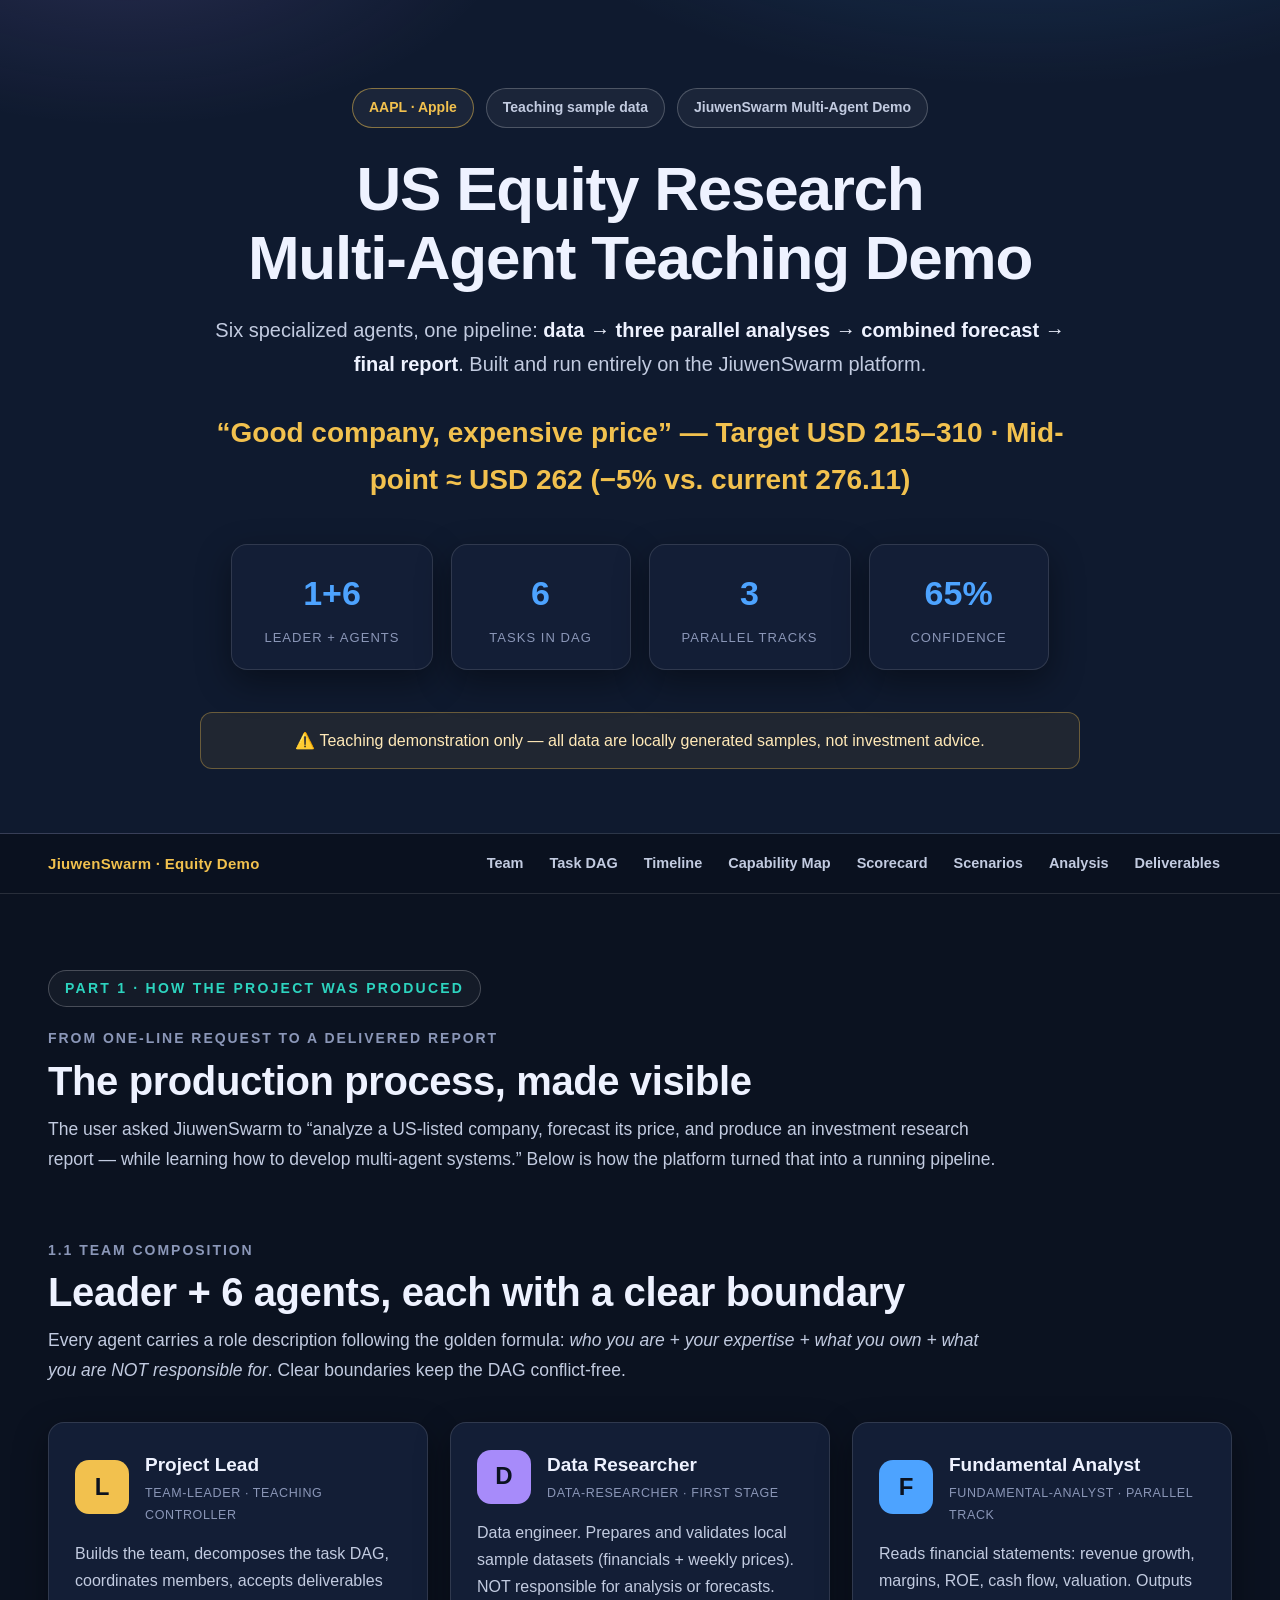
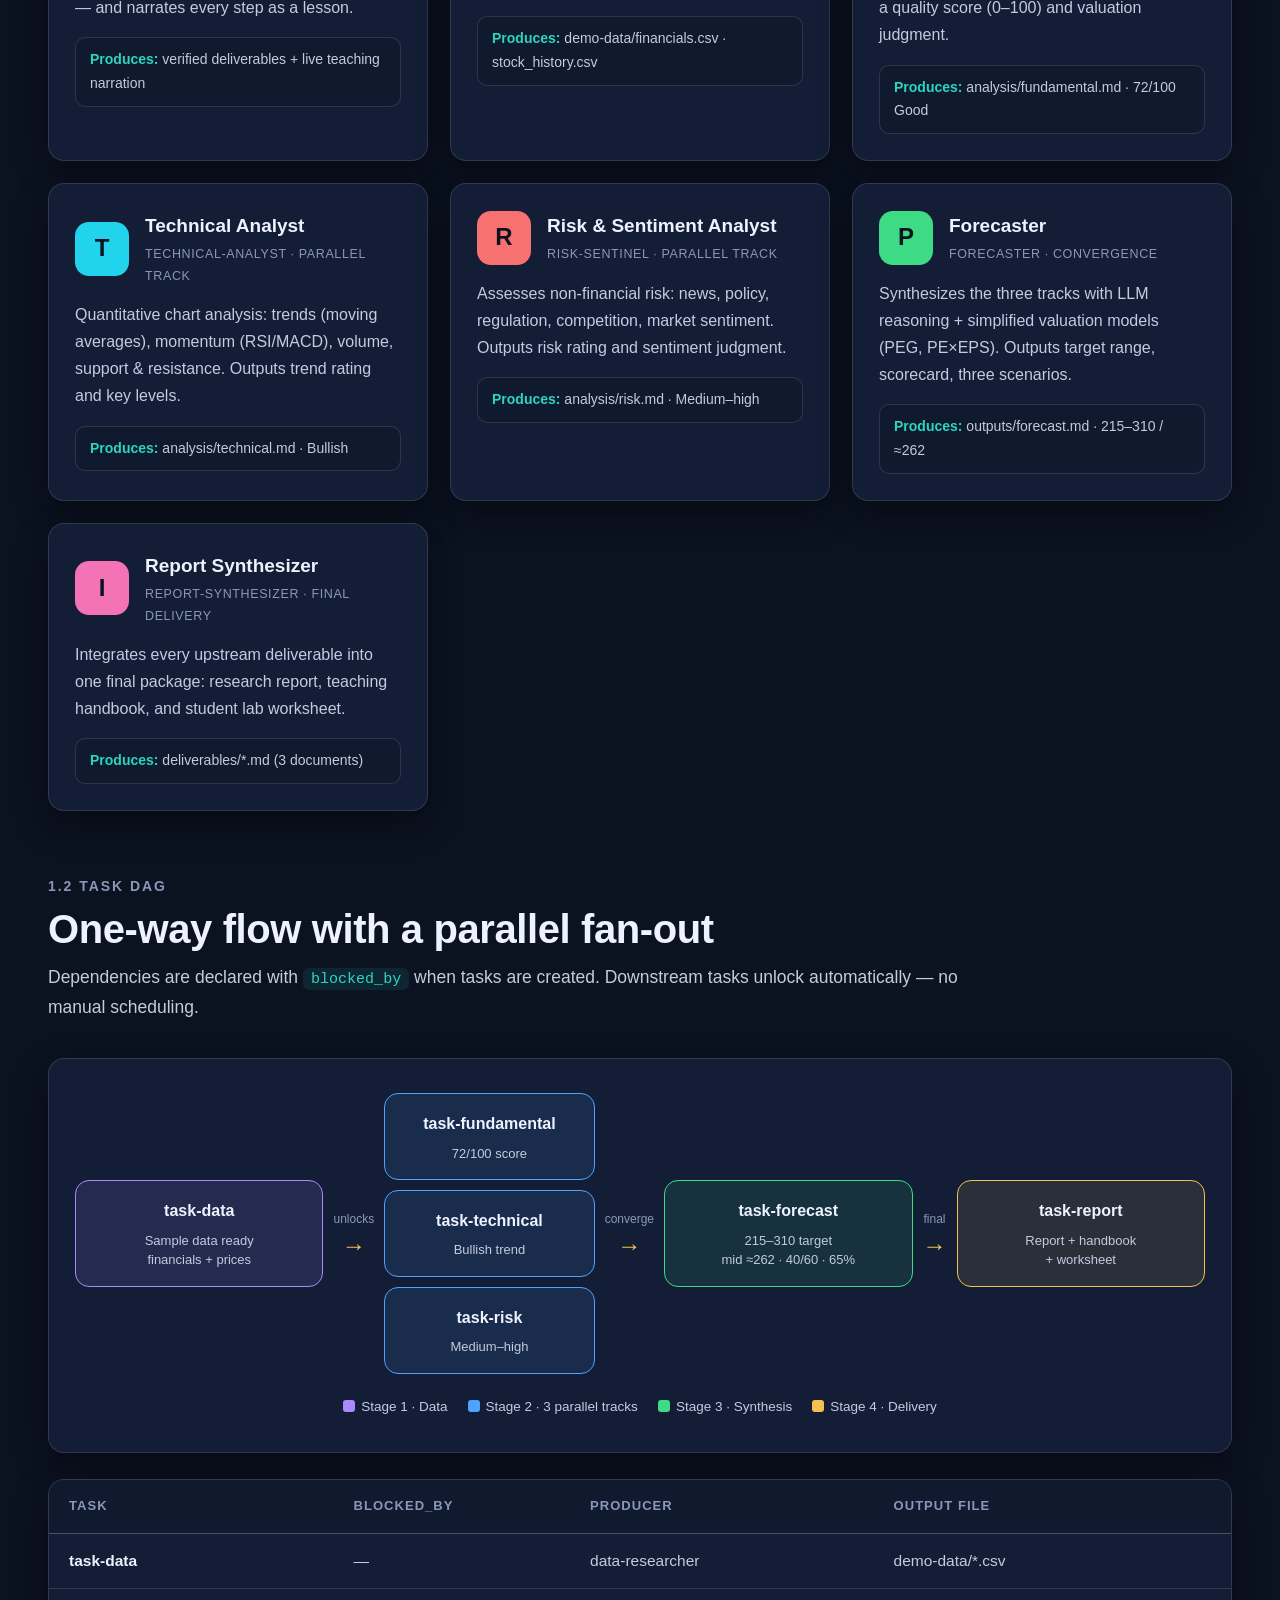
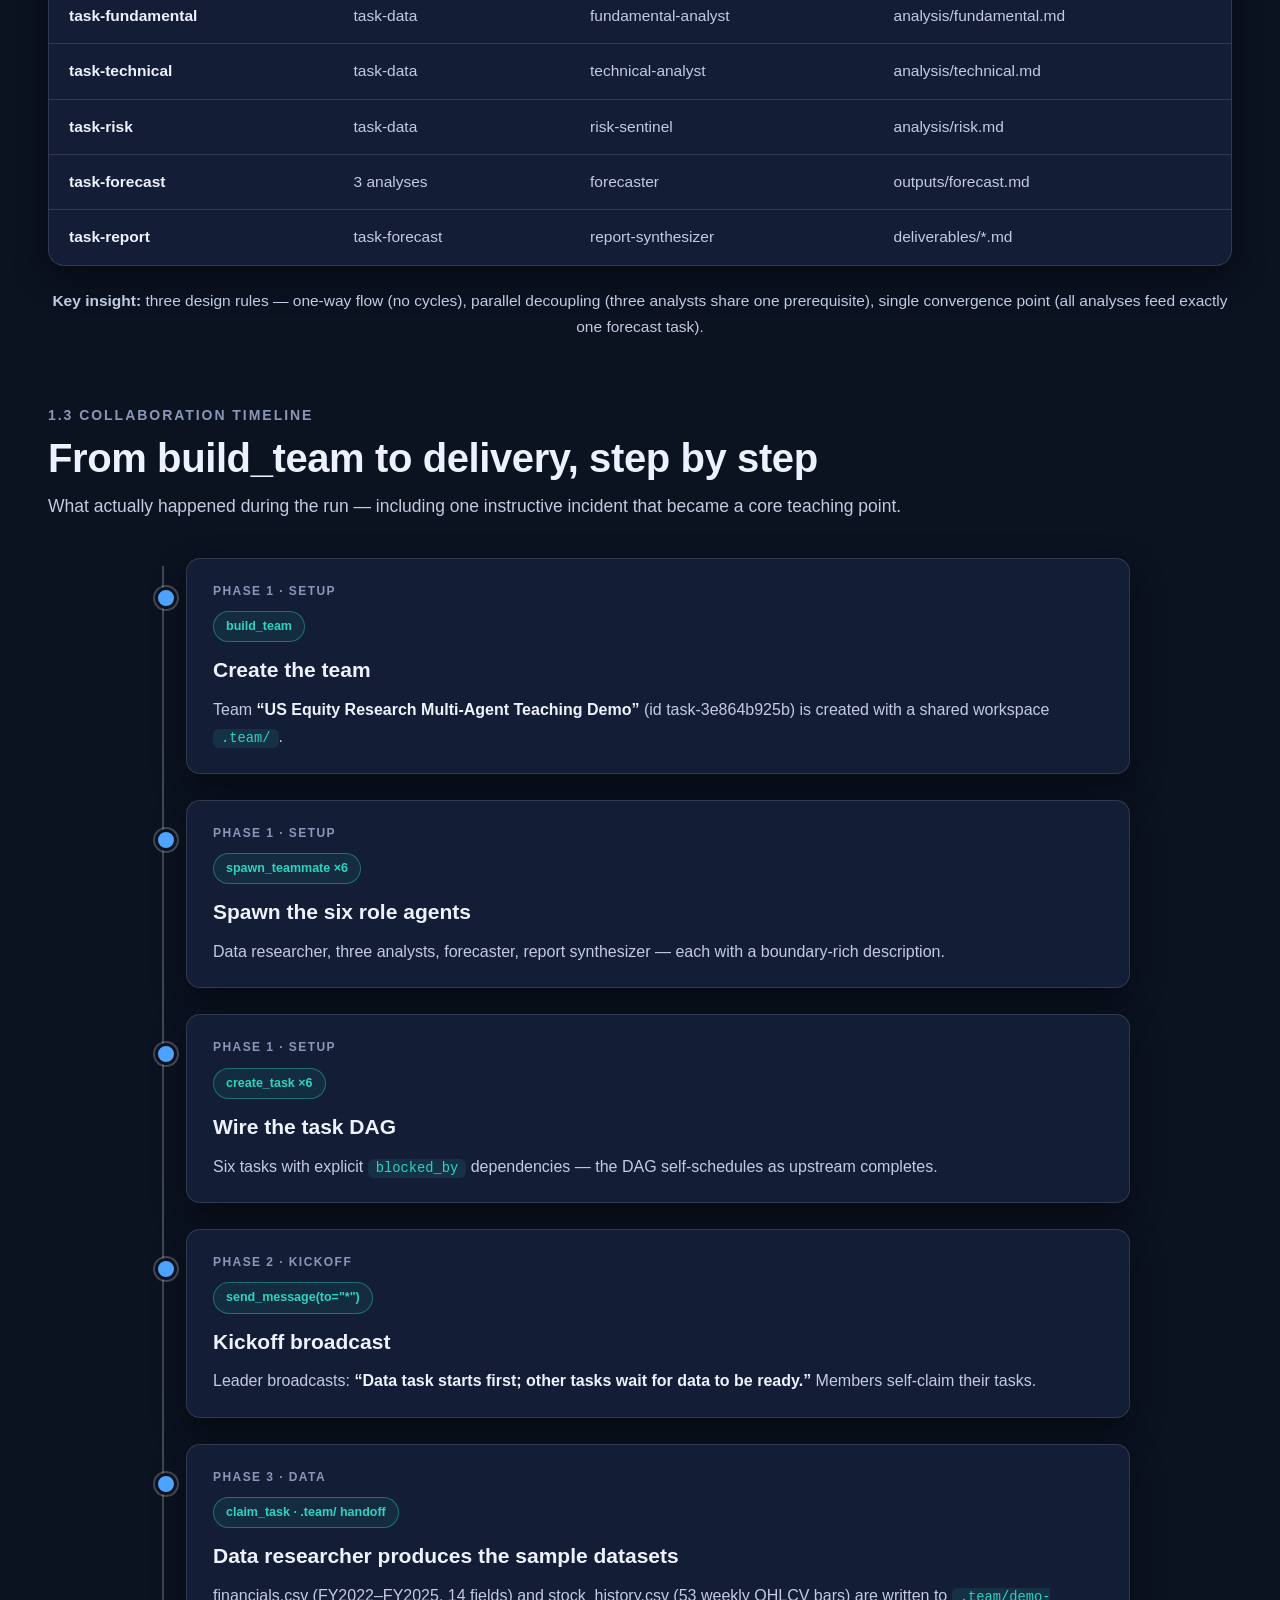
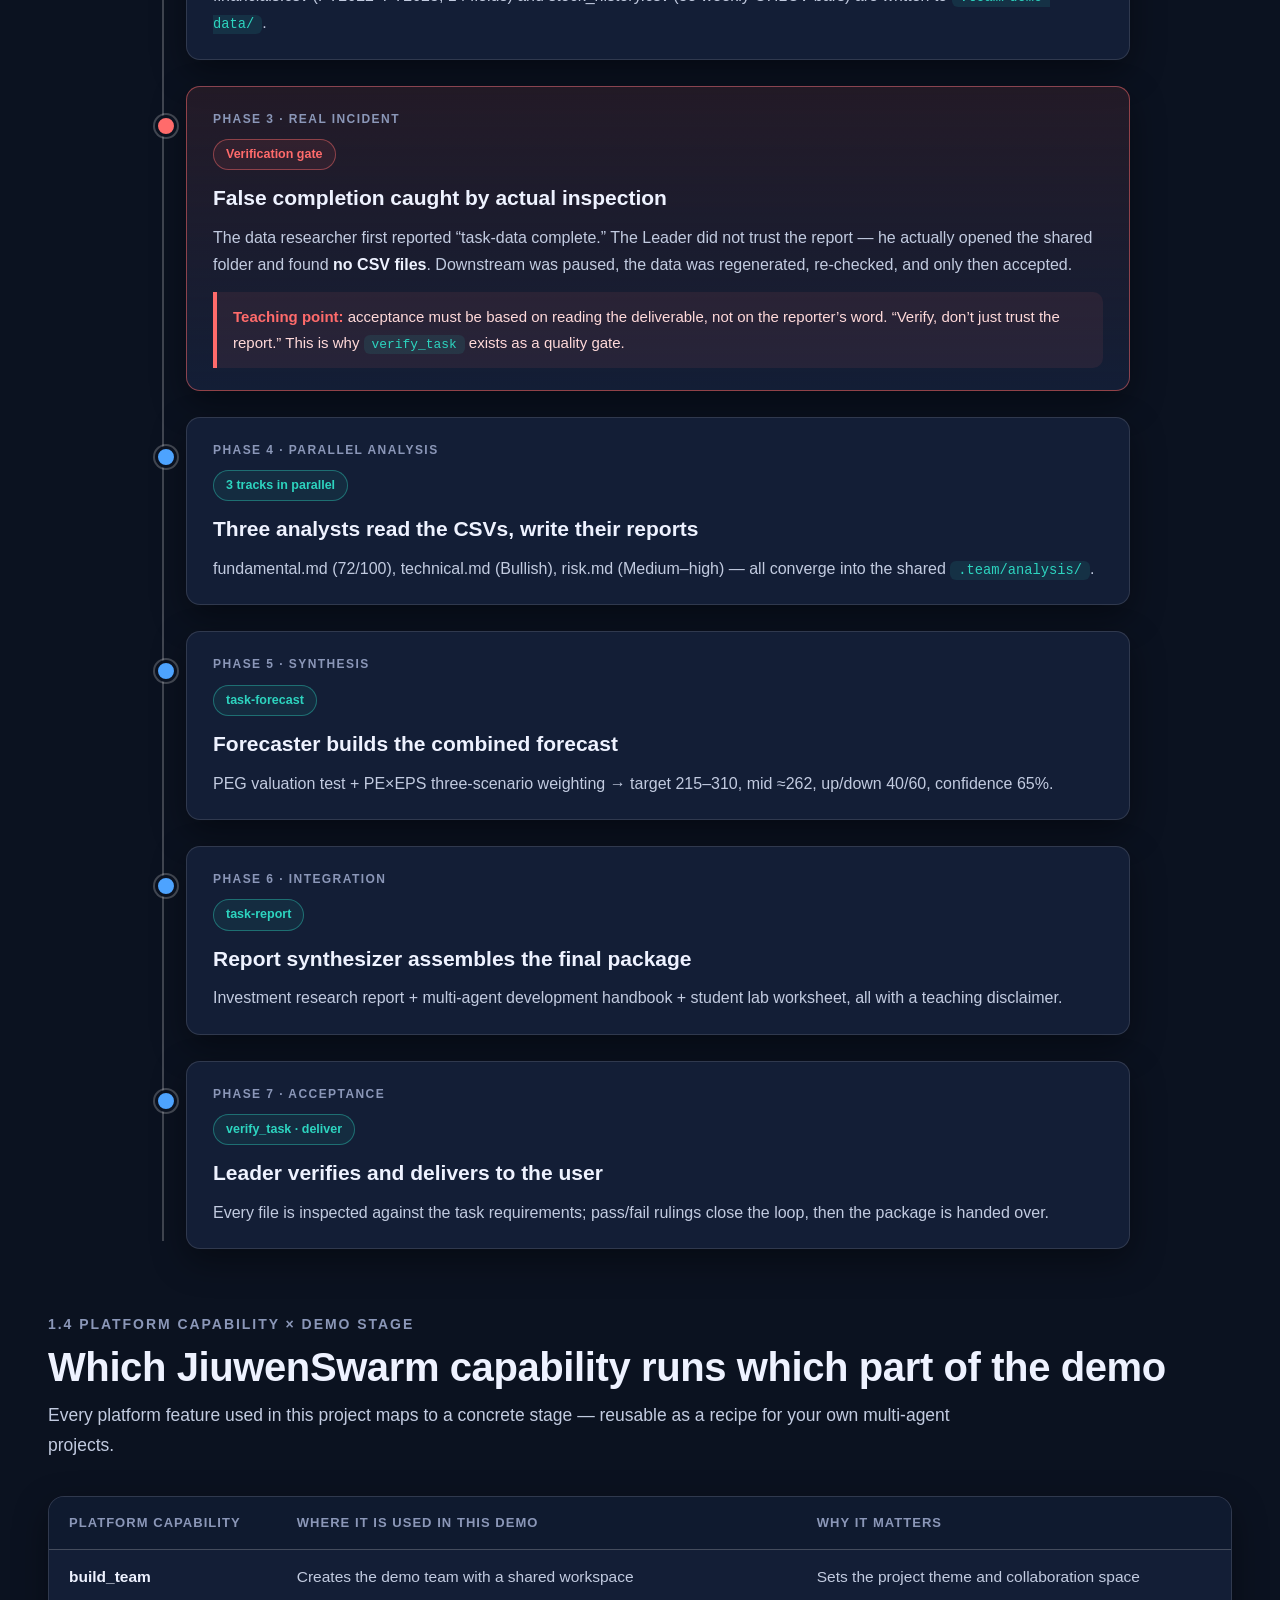
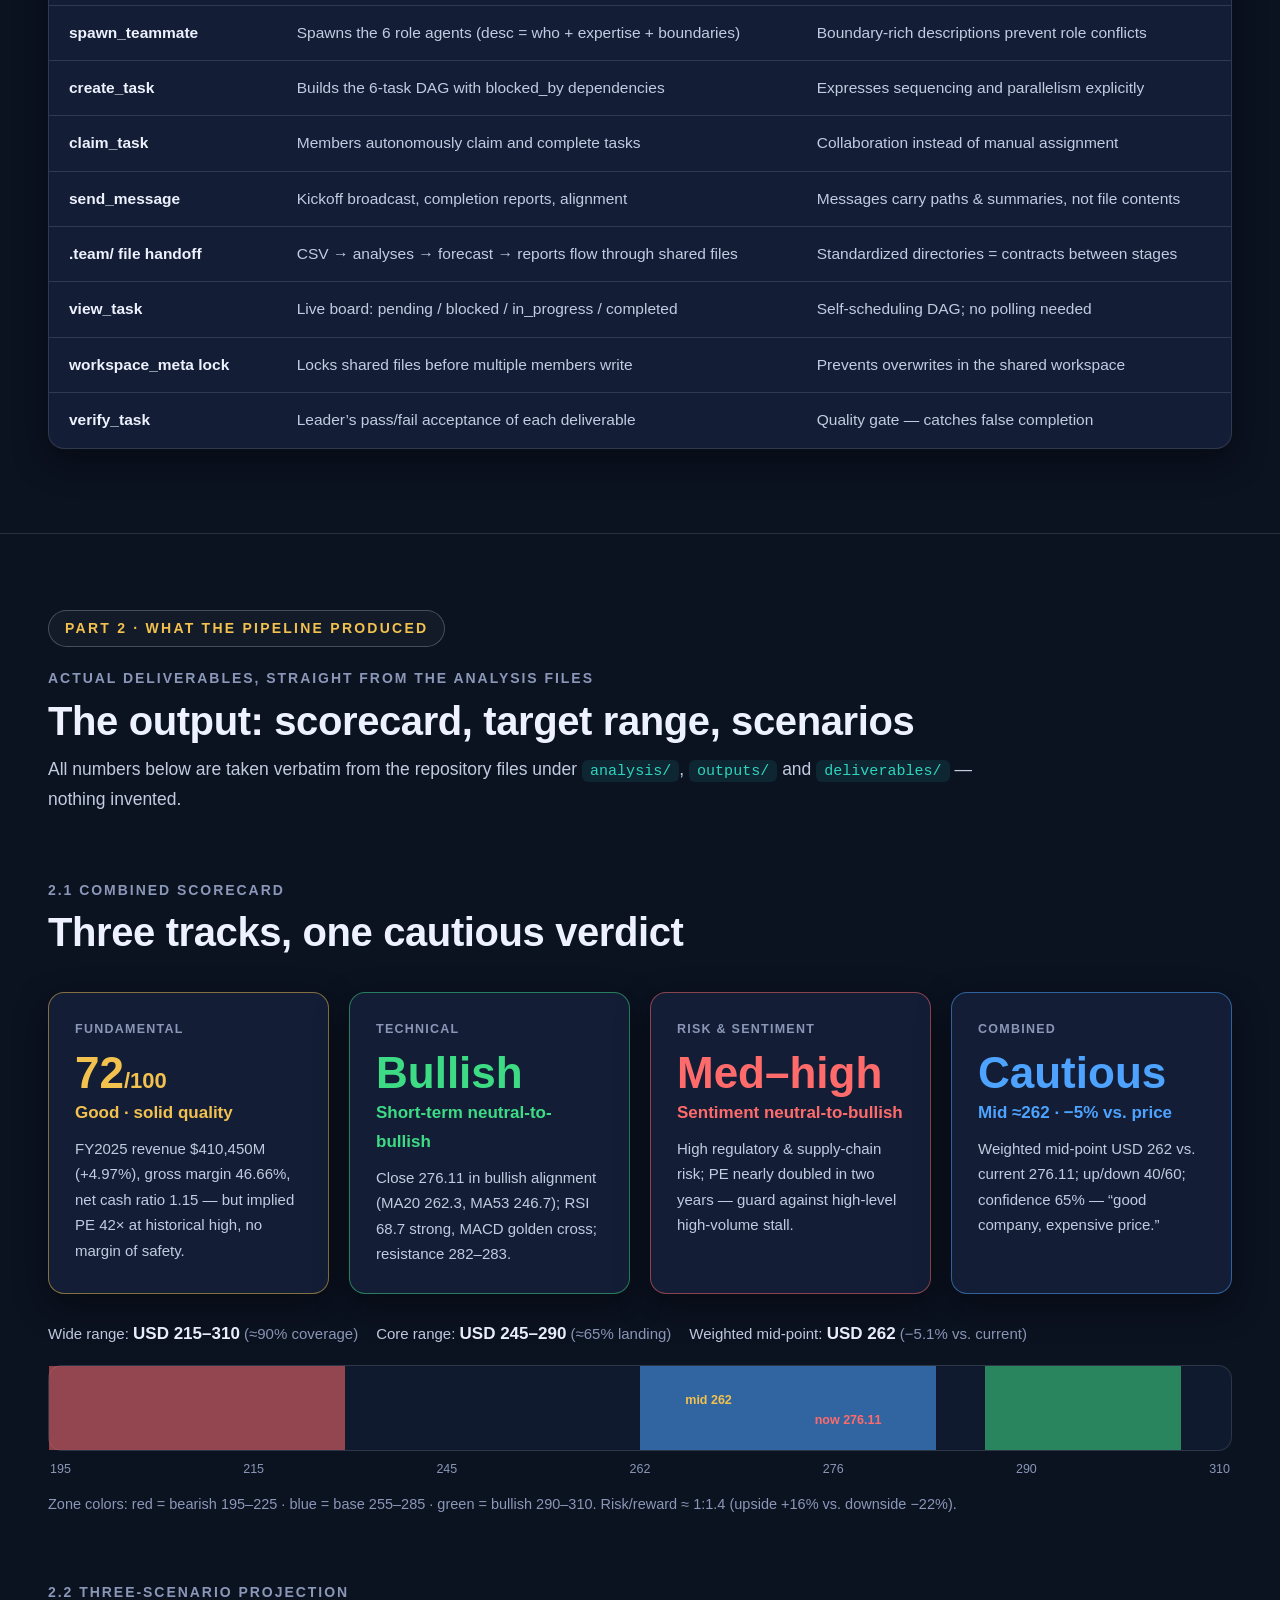
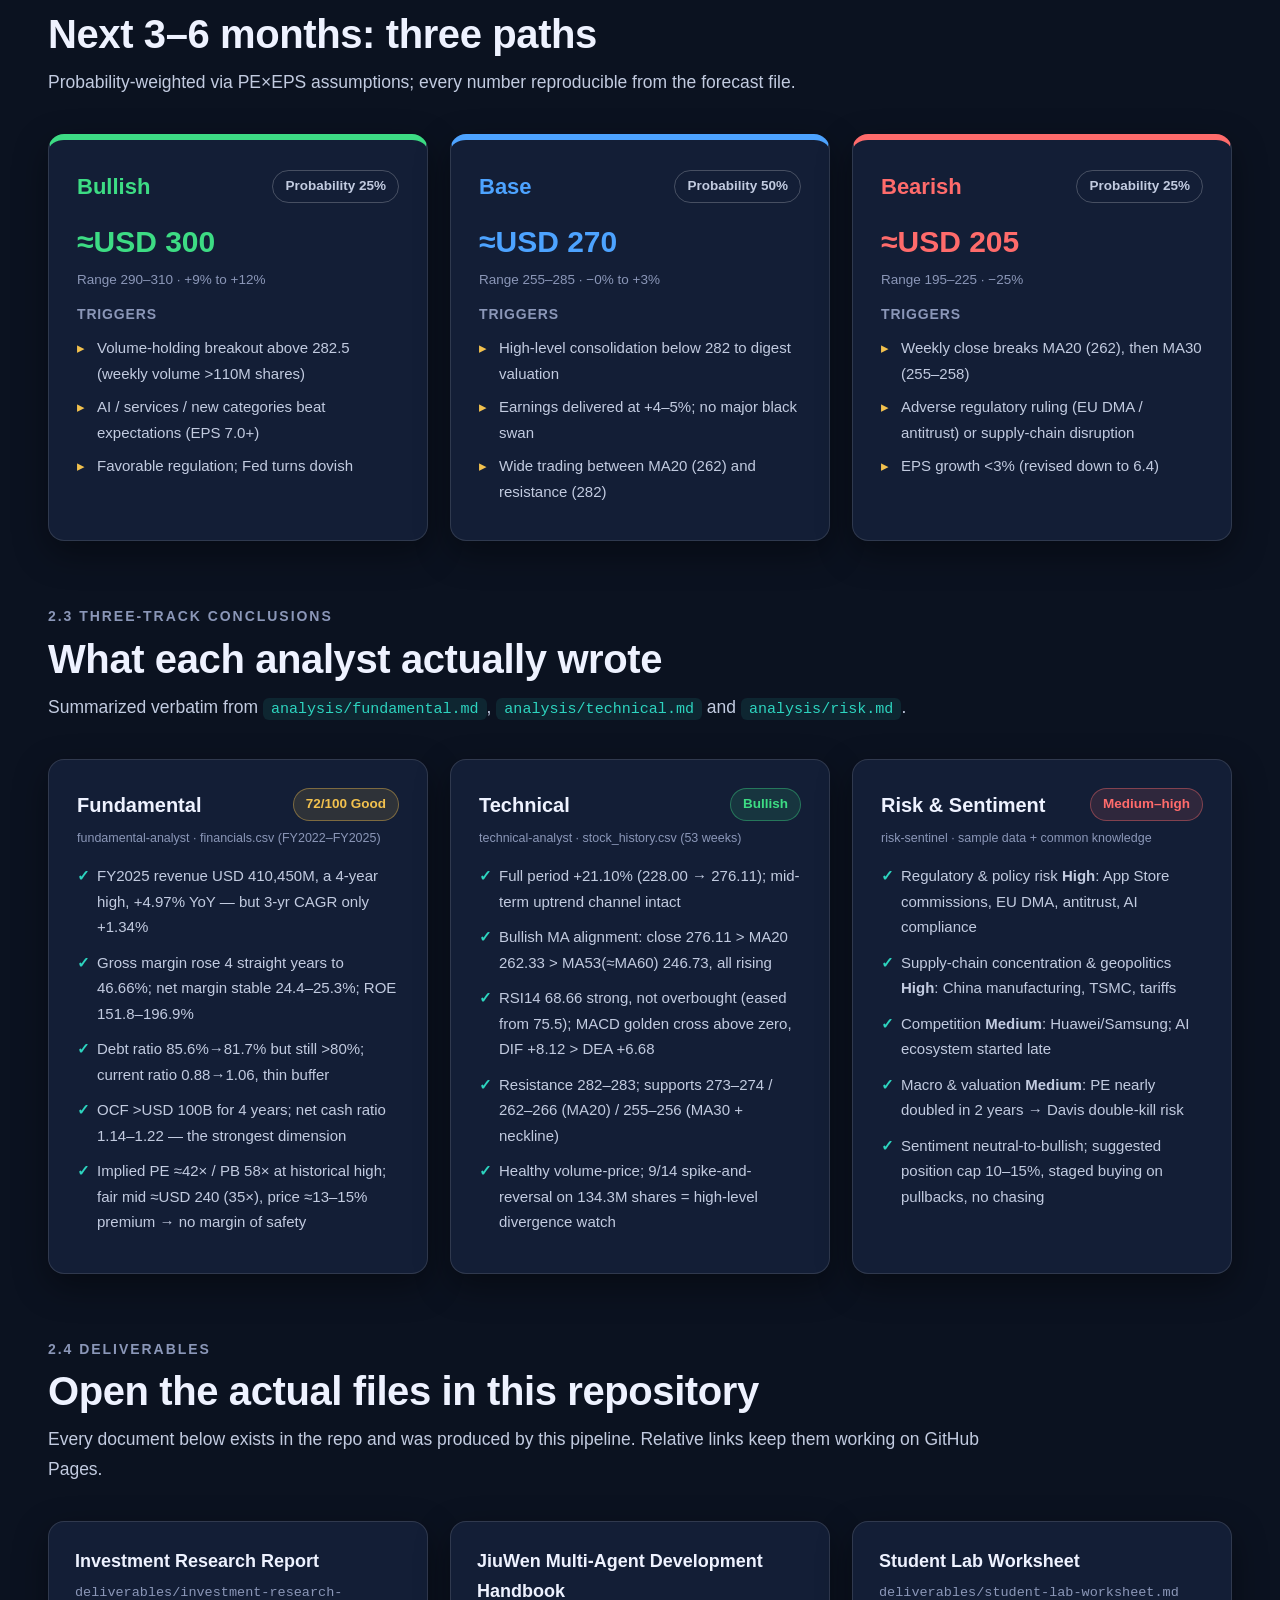
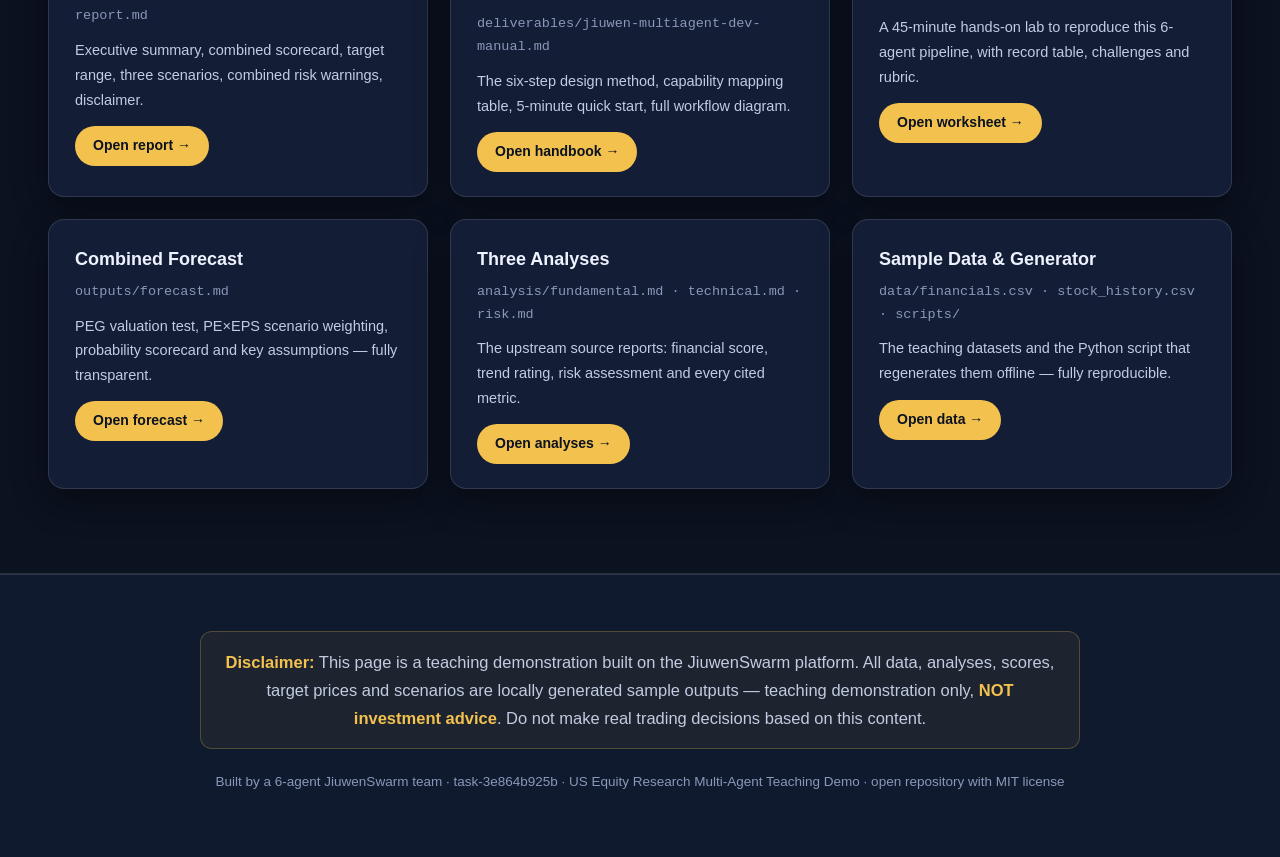
==== website/index.html @ 36fd74be "feat: add classroom showcase website" ====
<!DOCTYPE html>
<html lang="en">
<head>
<meta charset="UTF-8">
<meta name="viewport" content="width=device-width, initial-scale=1.0">
<title>US Equity Research Multi-Agent Teaching Demo | JiuwenSwarm</title>
<meta name="description" content="How a 6-agent JiuwenSwarm team produced an AAPL equity research report: team composition, task DAG, collaboration timeline, platform capabilities, and the actual forecast outputs.">
<link rel="stylesheet" href="style.css">
</head>
<body>

<!-- ================= HERO ================= -->
<header class="hero">
  <div class="wrap">
    <div class="badges">
      <span class="badge ticker">AAPL &middot; Apple</span>
      <span class="badge">Teaching sample data</span>
      <span class="badge">JiuwenSwarm Multi-Agent Demo</span>
    </div>
    <h1>US Equity Research<br>Multi-Agent Teaching Demo</h1>
    <p class="sub">Six specialized agents, one pipeline: <b>data &rarr; three parallel analyses &rarr; combined forecast &rarr; final report</b>. Built and run entirely on the JiuwenSwarm platform.</p>
    <p class="headline">&ldquo;Good company, expensive price&rdquo; &mdash; Target USD 215&ndash;310 &middot; Mid-point &asymp; USD 262 (&minus;5% vs. current 276.11)</p>
    <div class="kpis">
      <div class="kpi"><div class="n">1+6</div><div class="l">Leader + agents</div></div>
      <div class="kpi"><div class="n">6</div><div class="l">Tasks in DAG</div></div>
      <div class="kpi"><div class="n">3</div><div class="l">Parallel tracks</div></div>
      <div class="kpi"><div class="n">65%</div><div class="l">Confidence</div></div>
    </div>
    <div class="note-banner">&#9888;&#65039; Teaching demonstration only &mdash; all data are locally generated samples, not investment advice.</div>
  </div>
</header>

<!-- ================= NAV ================= -->
<nav>
  <div class="wrap">
    <span class="brand">JiuwenSwarm &middot; Equity Demo</span>
    <a href="#team">Team</a>
    <a href="#dag">Task DAG</a>
    <a href="#timeline">Timeline</a>
    <a href="#mapping">Capability Map</a>
    <a href="#scorecard">Scorecard</a>
    <a href="#scenarios">Scenarios</a>
    <a href="#summaries">Analysis</a>
    <a href="#deliverables">Deliverables</a>
  </div>
</nav>

<main>
<!-- ================= PART 1 ================= -->
<section id="part1">
  <div class="wrap">
    <span class="part-tag">Part 1 &middot; How the project was produced</span>
    <div class="sec-head">
      <div class="k">From one-line request to a delivered report</div>
      <h2>The production process, made visible</h2>
      <p>The user asked JiuwenSwarm to &ldquo;analyze a US-listed company, forecast its price, and produce an investment research report &mdash; while learning how to develop multi-agent systems.&rdquo; Below is how the platform turned that into a running pipeline.</p>
    </div>

    <!-- 1.1 Team -->
    <div id="team" class="sec-block">
      <div class="sec-head">
        <div class="k">1.1 Team composition</div>
        <h2>Leader + 6 agents, each with a clear boundary</h2>
        <p>Every agent carries a role description following the golden formula: <em>who you are + your expertise + what you own + what you are NOT responsible for</em>. Clear boundaries keep the DAG conflict-free.</p>
      </div>
      <div class="team-grid">
        <article class="member">
          <div class="top"><div class="ava" style="background:#f2c14e">L</div><div><div class="role">Project Lead</div><div class="mid">team-leader · Teaching controller</div></div></div>
          <p>Builds the team, decomposes the task DAG, coordinates members, accepts deliverables — and narrates every step as a lesson.</p>
          <div class="out"><b>Produces:</b> verified deliverables + live teaching narration</div>
        </article>
        <article class="member">
          <div class="top"><div class="ava" style="background:#a78bfa">D</div><div><div class="role">Data Researcher</div><div class="mid">data-researcher · First stage</div></div></div>
          <p>Data engineer. Prepares and validates local sample datasets (financials + weekly prices). NOT responsible for analysis or forecasts.</p>
          <div class="out"><b>Produces:</b> demo-data/financials.csv · stock_history.csv</div>
        </article>
        <article class="member">
          <div class="top"><div class="ava" style="background:#4da3ff">F</div><div><div class="role">Fundamental Analyst</div><div class="mid">fundamental-analyst · Parallel track</div></div></div>
          <p>Reads financial statements: revenue growth, margins, ROE, cash flow, valuation. Outputs a quality score (0–100) and valuation judgment.</p>
          <div class="out"><b>Produces:</b> analysis/fundamental.md · 72/100 Good</div>
        </article>
        <article class="member">
          <div class="top"><div class="ava" style="background:#22d3ee">T</div><div><div class="role">Technical Analyst</div><div class="mid">technical-analyst · Parallel track</div></div></div>
          <p>Quantitative chart analysis: trends (moving averages), momentum (RSI/MACD), volume, support & resistance. Outputs trend rating and key levels.</p>
          <div class="out"><b>Produces:</b> analysis/technical.md · Bullish</div>
        </article>
        <article class="member">
          <div class="top"><div class="ava" style="background:#f87171">R</div><div><div class="role">Risk & Sentiment Analyst</div><div class="mid">risk-sentinel · Parallel track</div></div></div>
          <p>Assesses non-financial risk: news, policy, regulation, competition, market sentiment. Outputs risk rating and sentiment judgment.</p>
          <div class="out"><b>Produces:</b> analysis/risk.md · Medium–high</div>
        </article>
        <article class="member">
          <div class="top"><div class="ava" style="background:#3ddc84">P</div><div><div class="role">Forecaster</div><div class="mid">forecaster · Convergence</div></div></div>
          <p>Synthesizes the three tracks with LLM reasoning + simplified valuation models (PEG, PE×EPS). Outputs target range, scorecard, three scenarios.</p>
          <div class="out"><b>Produces:</b> outputs/forecast.md · 215–310 / ≈262</div>
        </article>
        <article class="member">
          <div class="top"><div class="ava" style="background:#f472b6">I</div><div><div class="role">Report Synthesizer</div><div class="mid">report-synthesizer · Final delivery</div></div></div>
          <p>Integrates every upstream deliverable into one final package: research report, teaching handbook, and student lab worksheet.</p>
          <div class="out"><b>Produces:</b> deliverables/*.md (3 documents)</div>
        </article>
      </div>
    </div>

    <!-- 1.2 DAG -->
    <div id="dag" class="sec-block">
      <div class="sec-head">
        <div class="k">1.2 Task DAG</div>
        <h2>One-way flow with a parallel fan-out</h2>
        <p>Dependencies are declared with <code>blocked_by</code> when tasks are created. Downstream tasks unlock automatically — no manual scheduling.</p>
      </div>
      <div class="dag">
        <div class="dag-row">
          <div class="dag-node stage0">
            <div class="t">task-data</div>
            <div class="d">Sample data ready<br>financials + prices</div>
          </div>
          <div class="dag-arrow"><span>unlocks</span><span class="chev">→</span></div>
          <div class="dag-parallel">
            <div class="dag-node stage1"><div class="t">task-fundamental</div><div class="d">72/100 score</div></div>
            <div class="dag-node stage1"><div class="t">task-technical</div><div class="d">Bullish trend</div></div>
            <div class="dag-node stage1"><div class="t">task-risk</div><div class="d">Medium–high</div></div>
          </div>
          <div class="dag-arrow"><span>converge</span><span class="chev">→</span></div>
          <div class="dag-node stage2">
            <div class="t">task-forecast</div>
            <div class="d">215–310 target<br>mid ≈262 · 40/60 · 65%</div>
          </div>
          <div class="dag-arrow"><span>final</span><span class="chev">→</span></div>
          <div class="dag-node stage3">
            <div class="t">task-report</div>
            <div class="d">Report + handbook<br>+ worksheet</div>
          </div>
        </div>
        <div class="dag-legend">
          <span><i style="background:#a78bfa"></i>Stage 1 · Data</span>
          <span><i style="background:#4da3ff"></i>Stage 2 · 3 parallel tracks</span>
          <span><i style="background:#3ddc84"></i>Stage 3 · Synthesis</span>
          <span><i style="background:#f2c14e"></i>Stage 4 · Delivery</span>
        </div>
      </div>
      <div class="tbl-wrap" style="margin-top:26px">
        <table>
          <thead><tr><th>Task</th><th>blocked_by</th><th>Producer</th><th>Output file</th></tr></thead>
          <tbody>
            <tr><td>task-data</td><td>—</td><td>data-researcher</td><td>demo-data/*.csv</td></tr>
            <tr><td>task-fundamental</td><td>task-data</td><td>fundamental-analyst</td><td>analysis/fundamental.md</td></tr>
            <tr><td>task-technical</td><td>task-data</td><td>technical-analyst</td><td>analysis/technical.md</td></tr>
            <tr><td>task-risk</td><td>task-data</td><td>risk-sentinel</td><td>analysis/risk.md</td></tr>
            <tr><td>task-forecast</td><td>3 analyses</td><td>forecaster</td><td>outputs/forecast.md</td></tr>
            <tr><td>task-report</td><td>task-forecast</td><td>report-synthesizer</td><td>deliverables/*.md</td></tr>
          </tbody>
        </table>
      </div>
      <p class="dag-note"><b>Key insight:</b> three design rules — one-way flow (no cycles), parallel decoupling (three analysts share one prerequisite), single convergence point (all analyses feed exactly one forecast task).</p>
    </div>

    <!-- 1.3 Timeline -->
    <div id="timeline" class="sec-block">
      <div class="sec-head">
        <div class="k">1.3 Collaboration timeline</div>
        <h2>From build_team to delivery, step by step</h2>
        <p>What actually happened during the run — including one instructive incident that became a core teaching point.</p>
      </div>
      <div class="tl">
        <div class="tl-item">
          <div class="ph">Phase 1 · Setup</div>
          <span class="tag tag-cmd">build_team</span>
          <h3>Create the team</h3>
          <p>Team <b>“US Equity Research Multi-Agent Teaching Demo”</b> (id task-3e864b925b) is created with a shared workspace <code>.team/</code>.</p>
        </div>
        <div class="tl-item">
          <div class="ph">Phase 1 · Setup</div>
          <span class="tag tag-cmd">spawn_teammate ×6</span>
          <h3>Spawn the six role agents</h3>
          <p>Data researcher, three analysts, forecaster, report synthesizer — each with a boundary-rich description.</p>
        </div>
        <div class="tl-item">
          <div class="ph">Phase 1 · Setup</div>
          <span class="tag tag-cmd">create_task ×6</span>
          <h3>Wire the task DAG</h3>
          <p>Six tasks with explicit <code>blocked_by</code> dependencies — the DAG self-schedules as upstream completes.</p>
        </div>
        <div class="tl-item">
          <div class="ph">Phase 2 · Kickoff</div>
          <span class="tag tag-cmd">send_message(to="*")</span>
          <h3>Kickoff broadcast</h3>
          <p>Leader broadcasts: <b>“Data task starts first; other tasks wait for data to be ready.”</b> Members self-claim their tasks.</p>
        </div>
        <div class="tl-item">
          <div class="ph">Phase 3 · Data</div>
          <span class="tag tag-cmd">claim_task · .team/ handoff</span>
          <h3>Data researcher produces the sample datasets</h3>
          <p>financials.csv (FY2022–FY2025, 14 fields) and stock_history.csv (53 weekly OHLCV bars) are written to <code>.team/demo-data/</code>.</p>
        </div>
        <div class="tl-item incident">
          <div class="ph">Phase 3 · Real incident</div>
          <span class="tag tag-warn">Verification gate</span>
          <h3>False completion caught by actual inspection</h3>
          <p>The data researcher first reported “task-data complete.” The Leader did not trust the report — he actually opened the shared folder and found <b>no CSV files</b>. Downstream was paused, the data was regenerated, re-checked, and only then accepted.</p>
          <div class="tl-lesson"><b>Teaching point:</b> acceptance must be based on reading the deliverable, not on the reporter’s word. “Verify, don’t just trust the report.” This is why <code>verify_task</code> exists as a quality gate.</div>
        </div>
        <div class="tl-item">
          <div class="ph">Phase 4 · Parallel analysis</div>
          <span class="tag tag-cmd">3 tracks in parallel</span>
          <h3>Three analysts read the CSVs, write their reports</h3>
          <p>fundamental.md (72/100), technical.md (Bullish), risk.md (Medium–high) — all converge into the shared <code>.team/analysis/</code>.</p>
        </div>
        <div class="tl-item">
          <div class="ph">Phase 5 · Synthesis</div>
          <span class="tag tag-cmd">task-forecast</span>
          <h3>Forecaster builds the combined forecast</h3>
          <p>PEG valuation test + PE×EPS three-scenario weighting → target 215–310, mid ≈262, up/down 40/60, confidence 65%.</p>
        </div>
        <div class="tl-item">
          <div class="ph">Phase 6 · Integration</div>
          <span class="tag tag-cmd">task-report</span>
          <h3>Report synthesizer assembles the final package</h3>
          <p>Investment research report + multi-agent development handbook + student lab worksheet, all with a teaching disclaimer.</p>
        </div>
        <div class="tl-item">
          <div class="ph">Phase 7 · Acceptance</div>
          <span class="tag tag-cmd">verify_task · deliver</span>
          <h3>Leader verifies and delivers to the user</h3>
          <p>Every file is inspected against the task requirements; pass/fail rulings close the loop, then the package is handed over.</p>
        </div>
      </div>
    </div>

    <!-- 1.4 Mapping -->
    <div id="mapping" class="sec-block">
      <div class="sec-head">
        <div class="k">1.4 Platform capability × demo stage</div>
        <h2>Which JiuwenSwarm capability runs which part of the demo</h2>
        <p>Every platform feature used in this project maps to a concrete stage — reusable as a recipe for your own multi-agent projects.</p>
      </div>
      <div class="tbl-wrap">
        <table>
          <thead><tr><th>Platform capability</th><th>Where it is used in this demo</th><th>Why it matters</th></tr></thead>
          <tbody>
            <tr><td>build_team</td><td>Creates the demo team with a shared workspace</td><td>Sets the project theme and collaboration space</td></tr>
            <tr><td>spawn_teammate</td><td>Spawns the 6 role agents (desc = who + expertise + boundaries)</td><td>Boundary-rich descriptions prevent role conflicts</td></tr>
            <tr><td>create_task</td><td>Builds the 6-task DAG with blocked_by dependencies</td><td>Expresses sequencing and parallelism explicitly</td></tr>
            <tr><td>claim_task</td><td>Members autonomously claim and complete tasks</td><td>Collaboration instead of manual assignment</td></tr>
            <tr><td>send_message</td><td>Kickoff broadcast, completion reports, alignment</td><td>Messages carry paths & summaries, not file contents</td></tr>
            <tr><td>.team/ file handoff</td><td>CSV → analyses → forecast → reports flow through shared files</td><td>Standardized directories = contracts between stages</td></tr>
            <tr><td>view_task</td><td>Live board: pending / blocked / in_progress / completed</td><td>Self-scheduling DAG; no polling needed</td></tr>
            <tr><td>workspace_meta lock</td><td>Locks shared files before multiple members write</td><td>Prevents overwrites in the shared workspace</td></tr>
            <tr><td>verify_task</td><td>Leader’s pass/fail acceptance of each deliverable</td><td>Quality gate — catches false completion</td></tr>
          </tbody>
        </table>
      </div>
    </div>
  </div>
</section>

<!-- ================= PART 2 ================= -->
<section id="part2">
  <div class="wrap">
    <span class="part-tag">Part 2 · What the pipeline produced</span>
    <div class="sec-head">
      <div class="k">Actual deliverables, straight from the analysis files</div>
      <h2>The output: scorecard, target range, scenarios</h2>
      <p>All numbers below are taken verbatim from the repository files under <code>analysis/</code>, <code>outputs/</code> and <code>deliverables/</code> — nothing invented.</p>
    </div>

    <!-- 2.1 Scorecard -->
    <div id="scorecard" class="sec-block">
      <div class="sec-head">
        <div class="k">2.1 Combined scorecard</div>
        <h2>Three tracks, one cautious verdict</h2>
      </div>
      <div class="cards4">
        <div class="scard gold">
          <div class="dim">Fundamental</div>
          <div class="big">72<span style="font-size:22px">/100</span></div>
          <div class="rating">Good · solid quality</div>
          <p>FY2025 revenue $410,450M (+4.97%), gross margin 46.66%, net cash ratio 1.15 — but implied PE 42× at historical high, no margin of safety.</p>
        </div>
        <div class="scard green">
          <div class="dim">Technical</div>
          <div class="big">Bullish</div>
          <div class="rating">Short-term neutral-to-bullish</div>
          <p>Close 276.11 in bullish alignment (MA20 262.3, MA53 246.7); RSI 68.7 strong, MACD golden cross; resistance 282–283.</p>
        </div>
        <div class="scard red">
          <div class="dim">Risk & Sentiment</div>
          <div class="big">Med–high</div>
          <div class="rating">Sentiment neutral-to-bullish</div>
          <p>High regulatory & supply-chain risk; PE nearly doubled in two years — guard against high-level high-volume stall.</p>
        </div>
        <div class="scard blue">
          <div class="dim">Combined</div>
          <div class="big">Cautious</div>
          <div class="rating">Mid ≈262 · −5% vs. price</div>
          <p>Weighted mid-point USD 262 vs. current 276.11; up/down 40/60; confidence 65% — “good company, expensive price.”</p>
        </div>
      </div>

      <div class="range-card">
        <div class="range-head">
          <div class="item">Wide range: <b>USD 215–310</b> <span style="color:#8b97b8">(≈90% coverage)</span></div>
          <div class="item">Core range: <b>USD 245–290</b> <span style="color:#8b97b8">(≈65% landing)</span></div>
          <div class="item">Weighted mid-point: <b>USD 262</b> <span style="color:#8b97b8">(−5.1% vs. current)</span></div>
        </div>
        <div class="rangebar">
          <div class="zone bear" style="left:0%;width:25%"></div>
          <div class="zone base" style="left:50%;width:25%"></div>
          <div class="zone bull" style="left:79.2%;width:16.6%"></div>
          <div class="range-marks">
            <span class="mk-line" style="left:55.8%"></span>
            <span class="mk-mid" style="left:55.8%;top:24px">mid 262</span>
            <span class="mk-line now" style="left:67.6%"></span>
            <span class="mk-now" style="left:67.6%;top:44px">now 276.11</span>
          </div>
        </div>
        <div class="range-labels">
          <span>195</span><span>215</span><span>245</span><span>262</span><span>276</span><span>290</span><span>310</span>
        </div>
        <p style="font-size:14.5px;color:#8b97b8;margin-top:12px">Zone colors: red = bearish 195–225 · blue = base 255–285 · green = bullish 290–310. Risk/reward ≈ 1:1.4 (upside +16% vs. downside −22%).</p>
      </div>
    </div>

    <!-- 2.2 Scenarios -->
    <div id="scenarios" class="sec-block">
      <div class="sec-head">
        <div class="k">2.2 Three-scenario projection</div>
        <h2>Next 3–6 months: three paths</h2>
        <p>Probability-weighted via PE×EPS assumptions; every number reproducible from the forecast file.</p>
      </div>
      <div class="scen-grid">
        <div class="scen bull">
          <div class="s-head"><span class="s-name">Bullish</span><span class="prob">Probability 25%</span></div>
          <div class="target">≈USD 300</div>
          <div class="t-note">Range 290–310 · +9% to +12%</div>
          <h4>Triggers</h4>
          <ul>
            <li>Volume-holding breakout above 282.5 (weekly volume >110M shares)</li>
            <li>AI / services / new categories beat expectations (EPS 7.0+)</li>
            <li>Favorable regulation; Fed turns dovish</li>
          </ul>
        </div>
        <div class="scen base">
          <div class="s-head"><span class="s-name">Base</span><span class="prob">Probability 50%</span></div>
          <div class="target">≈USD 270</div>
          <div class="t-note">Range 255–285 · −0% to +3%</div>
          <h4>Triggers</h4>
          <ul>
            <li>High-level consolidation below 282 to digest valuation</li>
            <li>Earnings delivered at +4–5%; no major black swan</li>
            <li>Wide trading between MA20 (262) and resistance (282)</li>
          </ul>
        </div>
        <div class="scen bear">
          <div class="s-head"><span class="s-name">Bearish</span><span class="prob">Probability 25%</span></div>
          <div class="target">≈USD 205</div>
          <div class="t-note">Range 195–225 · −25%</div>
          <h4>Triggers</h4>
          <ul>
            <li>Weekly close breaks MA20 (262), then MA30 (255–258)</li>
            <li>Adverse regulatory ruling (EU DMA / antitrust) or supply-chain disruption</li>
            <li>EPS growth <3% (revised down to 6.4)</li>
          </ul>
        </div>
      </div>
    </div>

    <!-- 2.3 Summaries -->
    <div id="summaries" class="sec-block">
      <div class="sec-head">
        <div class="k">2.3 Three-track conclusions</div>
        <h2>What each analyst actually wrote</h2>
        <p>Summarized verbatim from <code>analysis/fundamental.md</code>, <code>analysis/technical.md</code> and <code>analysis/risk.md</code>.</p>
      </div>
      <div class="sum-grid">
        <div class="sum">
          <div class="s-head"><span class="s-name">Fundamental</span><span class="s-score fund">72/100 Good</span></div>
          <div class="s-src">fundamental-analyst · financials.csv (FY2022–FY2025)</div>
          <ul>
            <li>FY2025 revenue USD 410,450M, a 4-year high, +4.97% YoY — but 3-yr CAGR only +1.34%</li>
            <li>Gross margin rose 4 straight years to 46.66%; net margin stable 24.4–25.3%; ROE 151.8–196.9%</li>
            <li>Debt ratio 85.6%→81.7% but still >80%; current ratio 0.88→1.06, thin buffer</li>
            <li>OCF >USD 100B for 4 years; net cash ratio 1.14–1.22 — the strongest dimension</li>
            <li>Implied PE ≈42× / PB 58× at historical high; fair mid ≈USD 240 (35×), price ≈13–15% premium → no margin of safety</li>
          </ul>
        </div>
        <div class="sum">
          <div class="s-head"><span class="s-name">Technical</span><span class="s-score tech">Bullish</span></div>
          <div class="s-src">technical-analyst · stock_history.csv (53 weeks)</div>
          <ul>
            <li>Full period +21.10% (228.00 → 276.11); mid-term uptrend channel intact</li>
            <li>Bullish MA alignment: close 276.11 > MA20 262.33 > MA53(≈MA60) 246.73, all rising</li>
            <li>RSI14 68.66 strong, not overbought (eased from 75.5); MACD golden cross above zero, DIF +8.12 > DEA +6.68</li>
            <li>Resistance 282–283; supports 273–274 / 262–266 (MA20) / 255–256 (MA30 + neckline)</li>
            <li>Healthy volume-price; 9/14 spike-and-reversal on 134.3M shares = high-level divergence watch</li>
          </ul>
        </div>
        <div class="sum">
          <div class="s-head"><span class="s-name">Risk & Sentiment</span><span class="s-score risk">Medium–high</span></div>
          <div class="s-src">risk-sentinel · sample data + common knowledge</div>
          <ul>
            <li>Regulatory & policy risk <b>High</b>: App Store commissions, EU DMA, antitrust, AI compliance</li>
            <li>Supply-chain concentration & geopolitics <b>High</b>: China manufacturing, TSMC, tariffs</li>
            <li>Competition <b>Medium</b>: Huawei/Samsung; AI ecosystem started late</li>
            <li>Macro & valuation <b>Medium</b>: PE nearly doubled in 2 years → Davis double-kill risk</li>
            <li>Sentiment neutral-to-bullish; suggested position cap 10–15%, staged buying on pullbacks, no chasing</li>
          </ul>
        </div>
      </div>
    </div>

    <!-- 2.4 Deliverables -->
    <div id="deliverables" class="sec-block">
      <div class="sec-head">
        <div class="k">2.4 Deliverables</div>
        <h2>Open the actual files in this repository</h2>
        <p>Every document below exists in the repo and was produced by this pipeline. Relative links keep them working on GitHub Pages.</p>
      </div>
      <div class="del-grid">
        <div class="del">
          <div class="t">Investment Research Report</div>
          <div class="p">deliverables/investment-research-report.md</div>
          <div class="d">Executive summary, combined scorecard, target range, three scenarios, combined risk warnings, disclaimer.</div>
          <a class="btn" href="../deliverables/investment-research-report.md" target="_blank" rel="noopener">Open report →</a>
        </div>
        <div class="del">
          <div class="t">JiuWen Multi-Agent Development Handbook</div>
          <div class="p">deliverables/jiuwen-multiagent-dev-manual.md</div>
          <div class="d">The six-step design method, capability mapping table, 5-minute quick start, full workflow diagram.</div>
          <a class="btn" href="../deliverables/jiuwen-multiagent-dev-manual.md" target="_blank" rel="noopener">Open handbook →</a>
        </div>
        <div class="del">
          <div class="t">Student Lab Worksheet</div>
          <div class="p">deliverables/student-lab-worksheet.md</div>
          <div class="d">A 45-minute hands-on lab to reproduce this 6-agent pipeline, with record table, challenges and rubric.</div>
          <a class="btn" href="../deliverables/student-lab-worksheet.md" target="_blank" rel="noopener">Open worksheet →</a>
        </div>
        <div class="del">
          <div class="t">Combined Forecast</div>
          <div class="p">outputs/forecast.md</div>
          <div class="d">PEG valuation test, PE×EPS scenario weighting, probability scorecard and key assumptions — fully transparent.</div>
          <a class="btn" href="../outputs/forecast.md" target="_blank" rel="noopener">Open forecast →</a>
        </div>
        <div class="del">
          <div class="t">Three Analyses</div>
          <div class="p">analysis/fundamental.md · technical.md · risk.md</div>
          <div class="d">The upstream source reports: financial score, trend rating, risk assessment and every cited metric.</div>
          <a class="btn" href="../analysis/fundamental.md" target="_blank" rel="noopener">Open analyses →</a>
        </div>
        <div class="del">
          <div class="t">Sample Data & Generator</div>
          <div class="p">data/financials.csv · stock_history.csv · scripts/</div>
          <div class="d">The teaching datasets and the Python script that regenerates them offline — fully reproducible.</div>
          <a class="btn" href="../data/financials.csv" target="_blank" rel="noopener">Open data →</a>
        </div>
      </div>
    </div>
  </div>
</section>
</main>

<!-- ================= FOOTER ================= -->
<footer>
  <div class="wrap">
    <div class="disc"><b>Disclaimer:</b> This page is a teaching demonstration built on the JiuwenSwarm platform. All data, analyses, scores, target prices and scenarios are locally generated sample outputs — teaching demonstration only, <b>NOT investment advice</b>. Do not make real trading decisions based on this content.</div>
    <div class="meta">Built by a 6-agent JiuwenSwarm team · task-3e864b925b · US Equity Research Multi-Agent Teaching Demo · open repository with MIT license</div>
  </div>
</footer>

<script src="script.js"></script>
</body>
</html>
---- website/style.css ----
/* ============================================================
   US Equity Research Multi-Agent Teaching Demo — style.css
   Dark theme, large type, classroom-projector friendly.
   Pure static; no external fonts, no CDN. Offline-ready.
   ============================================================ */
:root{
  --bg:#0b1220;--bg2:#0f1a2f;--card:#131e36;--card2:#182542;
  --line:rgba(255,255,255,.12);--line2:rgba(255,255,255,.22);
  --txt:#eef2ff;--txt2:#c2cbe0;--muted:#8b97b8;
  --gold:#f2c14e;--blue:#4da3ff;--green:#3ddc84;--red:#ff6b6b;
  --purple:#a78bfa;--cyan:#2dd4bf;--radius:16px;--shadow:0 12px 34px rgba(0,0,0,.4);
  --font:-apple-system,BlinkMacSystemFont,"Segoe UI",Roboto,"Helvetica Neue",Arial,sans-serif;
  --mono:ui-monospace,SFMono-Regular,Menlo,Consolas,monospace;
}
*{margin:0;padding:0;box-sizing:border-box}
html{scroll-behavior:smooth;scroll-padding-top:84px}
body{background:var(--bg);color:var(--txt);font-family:var(--font);font-size:18px;line-height:1.7;-webkit-font-smoothing:antialiased}
.wrap{max-width:1240px;margin:0 auto;padding:0 28px}
a{color:var(--blue);text-decoration:none}
a:hover{text-decoration:underline}
code{font-family:var(--mono);font-size:.86em;color:var(--cyan);background:rgba(45,212,191,.1);padding:2px 8px;border-radius:6px}
::selection{background:rgba(77,163,255,.35)}
/* ---------- Hero ---------- */
.hero{background:radial-gradient(900px 420px at 80% -20%,rgba(77,163,255,.20),transparent 60%),radial-gradient(700px 380px at 10% -10%,rgba(167,139,250,.16),transparent 55%),var(--bg2);border-bottom:1px solid var(--line);padding:88px 0 64px;text-align:center}
.hero .badges{display:flex;gap:12px;justify-content:center;flex-wrap:wrap;margin-bottom:26px}
.badge{font-size:14px;font-weight:600;padding:7px 16px;border-radius:999px;border:1px solid var(--line2);background:rgba(255,255,255,.05);color:var(--txt2)}
.badge.ticker{color:var(--gold);border-color:rgba(242,193,78,.5)}
.hero h1{font-size:clamp(34px,5.4vw,62px);font-weight:800;letter-spacing:-.02em;line-height:1.12}
.hero .sub{margin:20px auto 0;max-width:880px;color:var(--txt2);font-size:20px}
.hero .sub b{color:var(--txt)}
.hero .headline{margin:28px auto 0;max-width:900px;font-size:clamp(20px,2.4vw,28px);font-weight:700;color:var(--gold)}
.hero .kpis{display:flex;gap:18px;justify-content:center;flex-wrap:wrap;margin-top:40px}
.kpi{background:var(--card);border:1px solid var(--line);border-radius:var(--radius);padding:20px 32px;min-width:180px;box-shadow:var(--shadow)}
.kpi .n{font-size:34px;font-weight:800;color:var(--blue)}
.kpi .l{font-size:13px;color:var(--muted);text-transform:uppercase;letter-spacing:.08em;margin-top:4px}
.note-banner{margin:42px auto 0;max-width:880px;background:rgba(242,193,78,.08);border:1px solid rgba(242,193,78,.35);border-radius:12px;padding:14px 20px;font-size:16px;color:#ffe9b8}
/* ---------- Sticky nav ---------- */
nav{position:sticky;top:0;z-index:100;background:rgba(11,18,32,.92);backdrop-filter:blur(10px);-webkit-backdrop-filter:blur(10px);border-bottom:1px solid var(--line)}
nav .wrap{display:flex;align-items:center;gap:2px;overflow-x:auto;padding-top:10px;padding-bottom:10px}
nav .brand{font-weight:800;font-size:15px;color:var(--gold);margin-right:auto;white-space:nowrap;letter-spacing:.02em}
nav a{color:var(--txt2);font-size:14.5px;font-weight:600;padding:7px 12px;border-radius:8px;white-space:nowrap}
nav a:hover{color:#fff;background:rgba(255,255,255,.08);text-decoration:none}
nav a.active{color:var(--gold);background:rgba(242,193,78,.14)}
/* ---------- Sections ---------- */
section{padding:76px 0 84px;border-bottom:1px solid var(--line)}
.part-tag{display:inline-block;font-size:14px;font-weight:800;letter-spacing:.16em;padding:6px 16px;border-radius:999px;border:1px solid var(--line2);background:rgba(255,255,255,.04);text-transform:uppercase;margin-bottom:20px}
#part1 .part-tag{color:var(--cyan)}
#part2 .part-tag{color:var(--gold)}
.sec-head{margin-bottom:36px}
.sec-head .k{font-size:14px;font-weight:800;letter-spacing:.14em;text-transform:uppercase;color:var(--muted);margin-bottom:6px}
.sec-head h2{font-size:clamp(26px,3.4vw,40px);font-weight:800;letter-spacing:-.01em;line-height:1.2;margin-bottom:10px}
.sec-head p{color:var(--txt2);font-size:17.5px;max-width:960px}
.sec-head .tone{color:var(--muted);font-size:15px;margin-top:8px}
h3{font-size:21px;font-weight:700}
.sec-block{margin-top:64px}
/* ---------- Team grid ---------- */
.team-grid{display:grid;grid-template-columns:repeat(auto-fit,minmax(300px,1fr));gap:22px}
.member{background:var(--card);border:1px solid var(--line);border-radius:var(--radius);padding:26px;box-shadow:var(--shadow);transition:transform .18s ease,border-color .18s ease}
.member:hover{transform:translateY(-4px);border-color:var(--line2)}
.member .top{display:flex;align-items:center;gap:16px;margin-bottom:14px}
.ava{width:54px;height:54px;border-radius:14px;flex-shrink:0;display:flex;align-items:center;justify-content:center;font-size:24px;font-weight:800;color:#0b1220}
.member .role{font-size:19px;font-weight:800}
.member .mid{font-size:12.5px;color:var(--muted);letter-spacing:.05em;text-transform:uppercase;margin-top:2px}
.member p{color:var(--txt2);font-size:16px;margin-bottom:16px}
.member .out{font-size:14px;background:var(--bg2);border:1px solid var(--line);border-radius:10px;padding:10px 14px;color:var(--txt2)}
.member .out b{color:var(--cyan)}
/* ---------- DAG ---------- */
.dag{background:var(--card);border:1px solid var(--line);border-radius:var(--radius);padding:34px 26px;box-shadow:var(--shadow);overflow-x:auto}
.dag-row{display:flex;align-items:center;gap:10px;min-width:1020px}
.dag-node{border-radius:14px;padding:16px 18px;text-align:center;min-width:150px;flex:1;border:1px solid var(--line2);background:var(--bg2)}
.dag-node .t{font-weight:800;font-size:16px;color:var(--txt)}
.dag-node .d{font-size:13px;color:var(--txt2);margin-top:6px;line-height:1.5}
.dag-node.stage0{border-color:var(--purple);background:rgba(167,139,250,.12)}
.dag-node.stage1{border-color:var(--blue);background:rgba(77,163,255,.10)}
.dag-node.stage2{border-color:var(--green);background:rgba(61,220,132,.10)}
.dag-node.stage3{border-color:var(--gold);background:rgba(242,193,78,.10)}
.dag-parallel{display:flex;flex-direction:column;gap:10px;flex:1}
.dag-parallel .dag-node{min-width:180px}
.dag-arrow{display:flex;flex-direction:column;align-items:center;justify-content:center;color:var(--muted);font-size:12px;gap:4px;flex-shrink:0}
.dag-arrow .chev{font-size:24px;color:var(--gold);line-height:1}
.dag-legend{display:flex;gap:20px;justify-content:center;flex-wrap:wrap;margin-top:22px;font-size:13.5px;color:var(--txt2)}
.dag-legend i{display:inline-block;width:12px;height:12px;border-radius:3px;margin-right:6px;vertical-align:-1px}
.dag-note{margin-top:22px;font-size:15.5px;color:var(--txt2);text-align:center}
/* ---------- Timeline ---------- */
.tl{position:relative;max-width:980px;margin:0 auto;padding-left:36px}
.tl::before{content:"";position:absolute;left:12px;top:8px;bottom:8px;width:2px;background:var(--line2)}
.tl-item{position:relative;margin-bottom:26px;background:var(--card);border:1px solid var(--line);border-radius:14px;padding:22px 26px;box-shadow:var(--shadow)}
.tl-item::before{content:"";position:absolute;left:-32px;top:28px;width:16px;height:16px;border-radius:50%;background:var(--blue);border:3px solid var(--bg);box-shadow:0 0 0 2px var(--line2)}
.tl-item .ph{font-size:12px;font-weight:800;letter-spacing:.12em;text-transform:uppercase;color:var(--muted);margin-bottom:8px}
.tag{display:inline-block;font-size:12.5px;font-weight:700;padding:4px 12px;border-radius:999px;margin-bottom:10px;border:1px solid}
.tag-cmd{color:var(--cyan);border-color:rgba(45,212,191,.4);background:rgba(45,212,191,.08)}
.tag-warn{color:var(--red);border-color:rgba(255,107,107,.45);background:rgba(255,107,107,.08)}
.tl-item h3{margin-bottom:8px}
.tl-item p{color:var(--txt2);font-size:16px}
.tl-item p b{color:var(--txt)}
.tl-item.incident{border-color:rgba(255,107,107,.5);background:linear-gradient(180deg,rgba(255,107,107,.10),var(--card))}
.tl-item.incident::before{background:var(--red)}
.tl-lesson{margin-top:14px;border-left:4px solid var(--red);background:rgba(255,107,107,.08);padding:12px 16px;border-radius:0 10px 10px 0;font-size:15px;color:#ffd9d9}
.tl-lesson b{color:var(--red)}
/* ---------- Tables ---------- */
.tbl-wrap{overflow-x:auto;background:var(--card);border:1px solid var(--line);border-radius:var(--radius);box-shadow:var(--shadow)}
table{width:100%;border-collapse:collapse;font-size:15.5px;min-width:760px}
th{text-align:left;padding:15px 20px;font-size:13px;letter-spacing:.08em;text-transform:uppercase;color:var(--muted);background:var(--bg2);border-bottom:1px solid var(--line2)}
td{padding:14px 20px;border-bottom:1px solid var(--line);color:var(--txt2);vertical-align:top}
tr:last-child td{border-bottom:none}
td:first-child{color:var(--txt);font-weight:700;white-space:nowrap}
td code{white-space:nowrap}
/* ---------- Scorecard ---------- */
.cards4{display:grid;grid-template-columns:repeat(auto-fit,minmax(240px,1fr));gap:20px}
.scard{background:var(--card);border:1px solid var(--line);border-radius:var(--radius);padding:26px;box-shadow:var(--shadow)}
.scard .dim{font-size:12.5px;font-weight:800;letter-spacing:.1em;text-transform:uppercase;color:var(--muted)}
.scard .big{font-size:44px;font-weight:800;margin:8px 0 2px;line-height:1.1}
.scard .rating{font-size:17px;font-weight:700;margin-bottom:8px}
.scard p{color:var(--txt2);font-size:15px}
.scard.gold{border-color:rgba(242,193,78,.5)} .scard.gold .big,.scard.gold .rating{color:var(--gold)}
.scard.blue{border-color:rgba(77,163,255,.5)}  .scard.blue .big,.scard.blue .rating{color:var(--blue)}
.scard.green{border-color:rgba(61,220,132,.5)} .scard.green .big,.scard.green .rating{color:var(--green)}
.scard.red{border-color:rgba(255,107,107,.5)}  .scard.red .big,.scard.red .rating{color:var(--red)}
.bar{height:14px;border-radius:999px;background:var(--bg2);border:1px solid var(--line);overflow:hidden;margin-top:14px}
.bar i{display:block;height:100%;border-radius:999px}
/* ---------- Target range bar ---------- */
.range-card{margin-top:26px}
.range-head{display:flex;gap:18px;flex-wrap:wrap;align-items:baseline;margin-bottom:16px}
.range-head .item{font-size:15px;color:var(--txt2)}
.range-head .item b{color:var(--txt);font-size:17px}
.rangebar{position:relative;height:86px;background:var(--bg2);border:1px solid var(--line);border-radius:14px;margin:6px 0 8px}
.zone{position:absolute;top:0;bottom:0;opacity:.55}
.zone.bear{background:var(--red)}
.zone.base{background:var(--blue)}
.zone.bull{background:var(--green)}
.range-labels{display:flex;justify-content:space-between;font-size:12.5px;color:var(--muted);padding:0 2px}
.range-marks{position:relative;height:0;font-size:12.5px}
.range-marks span{position:absolute;transform:translateX(-50%);top:8px;font-weight:800;white-space:nowrap}
.range-marks .mk-mid{color:var(--gold)}
.range-marks .mk-now{color:var(--red)}
.range-marks .mk-line{position:absolute;top:0;bottom:8px;width:2px;background:var(--gold)}
.range-marks .mk-line.now{background:var(--red)}
/* ---------- Scenarios ---------- */
.scen-grid{display:grid;grid-template-columns:repeat(auto-fit,minmax(300px,1fr));gap:22px}
.scen{background:var(--card);border:1px solid var(--line);border-radius:var(--radius);padding:28px;box-shadow:var(--shadow);border-top:6px solid var(--blue)}
.scen.bull{border-top-color:var(--green)}
.scen.base{border-top-color:var(--blue)}
.scen.bear{border-top-color:var(--red)}
.scen .s-head{display:flex;align-items:center;justify-content:space-between;margin-bottom:10px}
.scen .s-name{font-size:22px;font-weight:800}
.scen.bull .s-name{color:var(--green)} .scen.base .s-name{color:var(--blue)} .scen.bear .s-name{color:var(--red)}
.scen .prob{font-size:13.5px;font-weight:700;color:var(--txt2);border:1px solid var(--line2);border-radius:999px;padding:4px 12px}
.scen .target{font-size:30px;font-weight:800;margin:6px 0 2px}
.scen.bull .target{color:var(--green)} .scen.base .target{color:var(--blue)} .scen.bear .target{color:var(--red)}
.scen .t-note{font-size:13.5px;color:var(--muted);margin-bottom:12px}
.scen h4{font-size:14px;letter-spacing:.06em;text-transform:uppercase;color:var(--muted);margin-bottom:8px}
.scen ul{list-style:none;padding:0}
.scen li{color:var(--txt2);font-size:15px;padding-left:20px;position:relative;margin-bottom:8px}
.scen li::before{content:"\25B8";position:absolute;left:0;color:var(--gold)}
/* ---------- Summaries ---------- */
.sum-grid{display:grid;grid-template-columns:repeat(auto-fit,minmax(310px,1fr));gap:22px}
.sum{background:var(--card);border:1px solid var(--line);border-radius:var(--radius);padding:28px;box-shadow:var(--shadow)}
.sum .s-head{display:flex;align-items:center;justify-content:space-between;margin-bottom:6px}
.sum .s-name{font-size:20px;font-weight:800}
.sum .s-score{font-size:13.5px;font-weight:800;padding:4px 12px;border-radius:999px}
.sum .s-score.fund{color:var(--gold);background:rgba(242,193,78,.12);border:1px solid rgba(242,193,78,.4)}
.sum .s-score.tech{color:var(--green);background:rgba(61,220,132,.12);border:1px solid rgba(61,220,132,.4)}
.sum .s-score.risk{color:var(--red);background:rgba(255,107,107,.12);border:1px solid rgba(255,107,107,.4)}
.sum .s-src{font-size:12.5px;color:var(--muted);margin-bottom:14px}
.sum ul{list-style:none;padding:0}
.sum li{color:var(--txt2);font-size:15px;padding-left:20px;position:relative;margin-bottom:10px}
.sum li::before{content:"\2713";position:absolute;left:0;color:var(--cyan);font-weight:800}
/* ---------- Deliverables ---------- */
.del-grid{display:grid;grid-template-columns:repeat(auto-fit,minmax(280px,1fr));gap:22px}
.del{background:var(--card);border:1px solid var(--line);border-radius:var(--radius);padding:24px 26px;box-shadow:var(--shadow);transition:transform .18s ease,border-color .18s ease}
.del:hover{transform:translateY(-4px);border-color:var(--gold)}
.del .t{font-size:18px;font-weight:800;margin-bottom:6px}
.del .p{font-size:13.5px;color:var(--muted);margin-bottom:10px;font-family:var(--mono)}
.del .d{font-size:14.5px;color:var(--txt2)}
.del a.btn{display:inline-block;margin-top:14px;font-size:14px;font-weight:700;color:var(--bg);background:var(--gold);padding:8px 18px;border-radius:999px}
.del a.btn:hover{filter:brightness(1.1);text-decoration:none}
/* ---------- Footer ---------- */
footer{background:var(--bg2);border-top:1px solid var(--line);padding:56px 0 64px;text-align:center}
footer .disc{max-width:880px;margin:0 auto 22px;font-size:16.5px;color:var(--txt2);background:rgba(242,193,78,.06);border:1px solid rgba(242,193,78,.25);border-radius:12px;padding:16px 22px}
footer .disc b{color:var(--gold)}
footer .meta{font-size:13.5px;color:var(--muted)}
/* ---------- Responsive ---------- */
@media(max-width:720px){
  body{font-size:16.5px}
  .hero{padding:60px 0 48px}
  .wrap{padding:0 18px}
  section{padding:56px 0 64px}
  .tl{padding-left:28px}
  .tl-item::before{left:-26px}
  .dag-row{min-width:860px}
  .range-head{gap:10px}
}
/* ---------- Print ---------- */
@media print{nav{display:none}body{background:#fff;color:#111}.hero,.note-banner{background:#fff}}
/*__MORE__*/
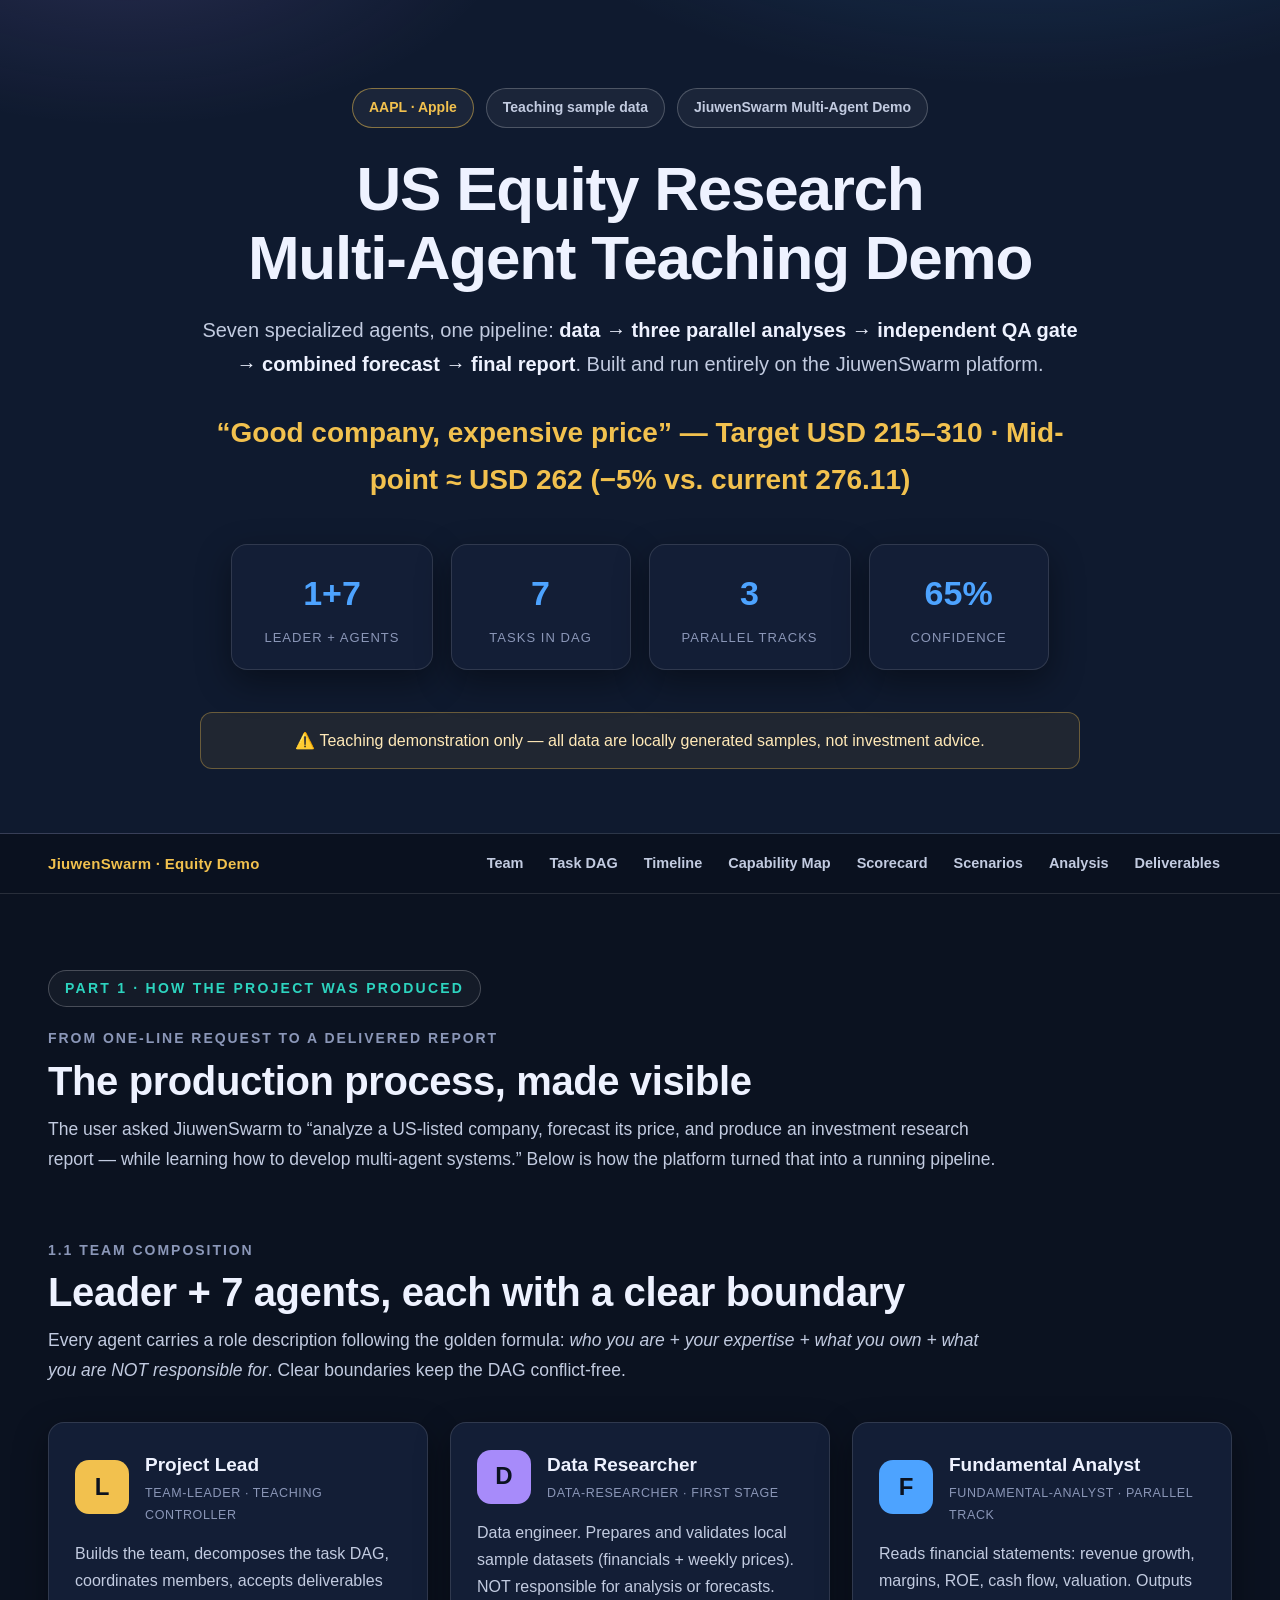
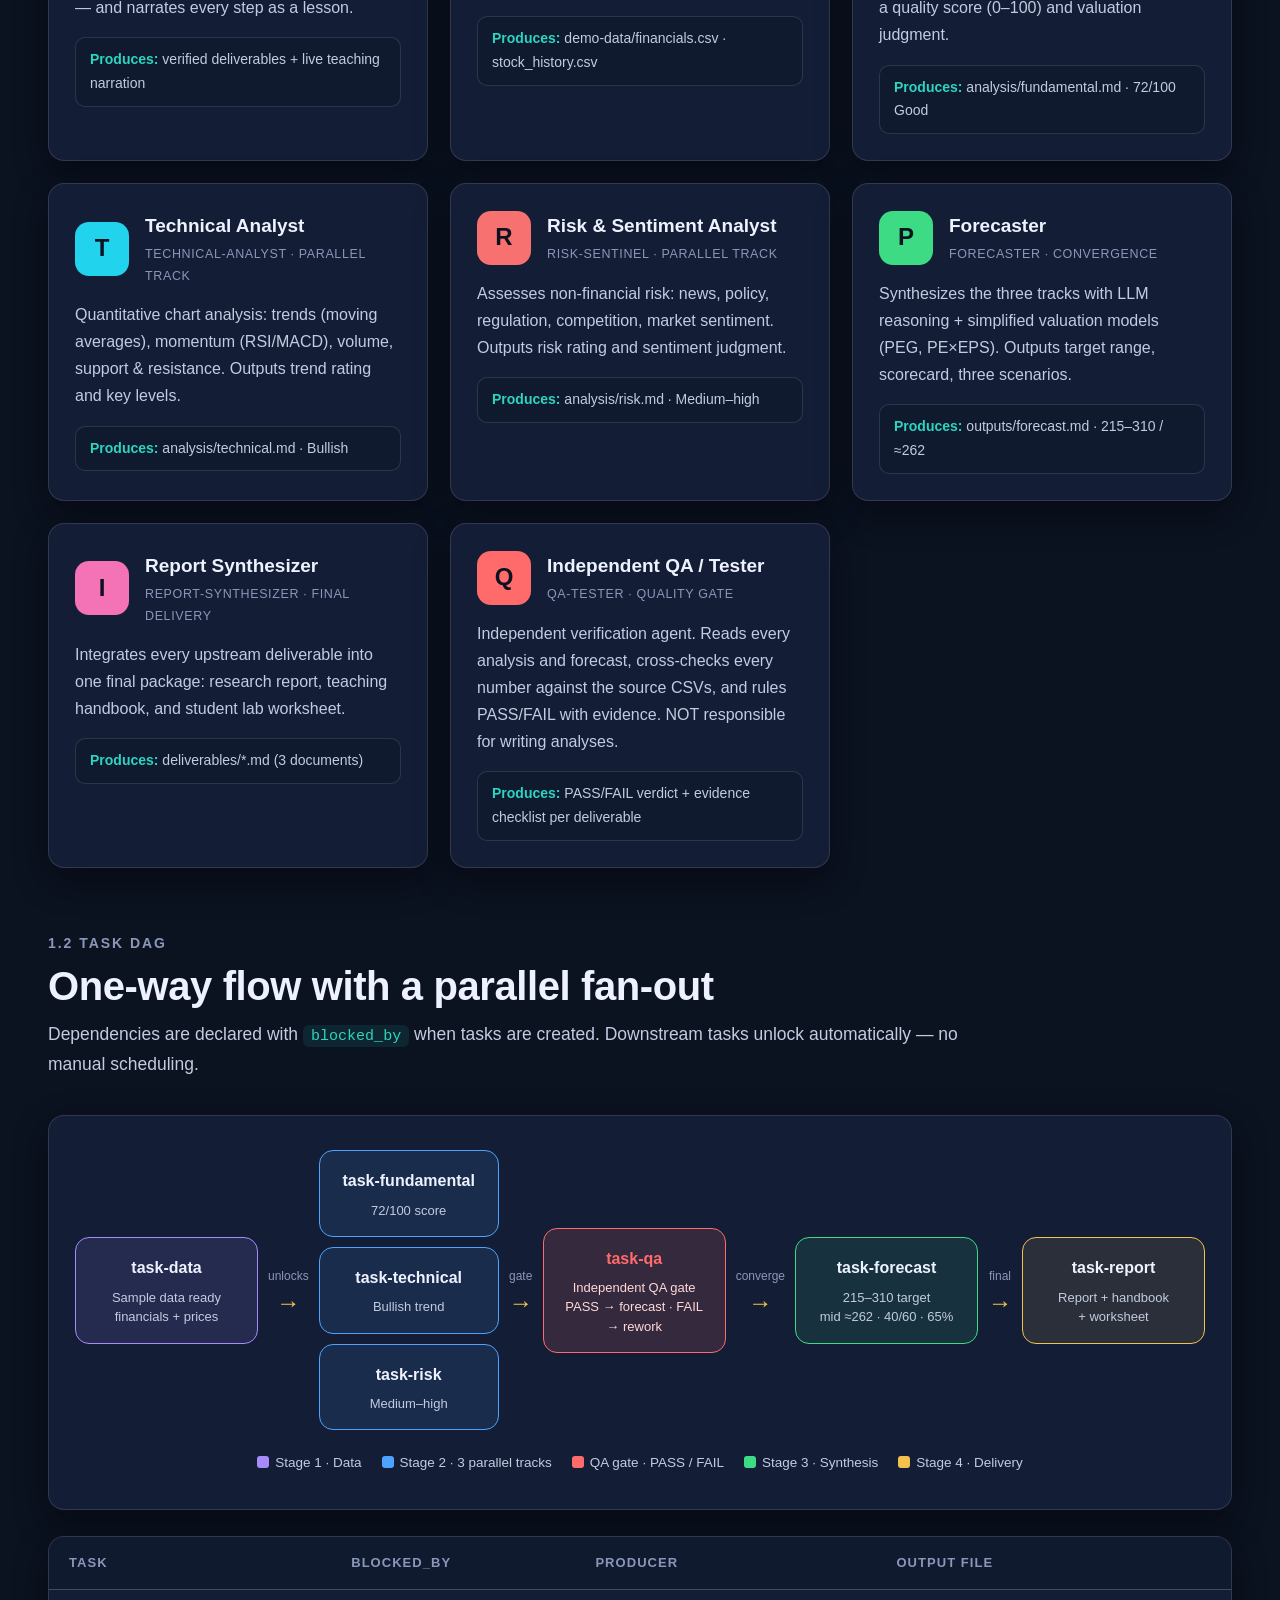
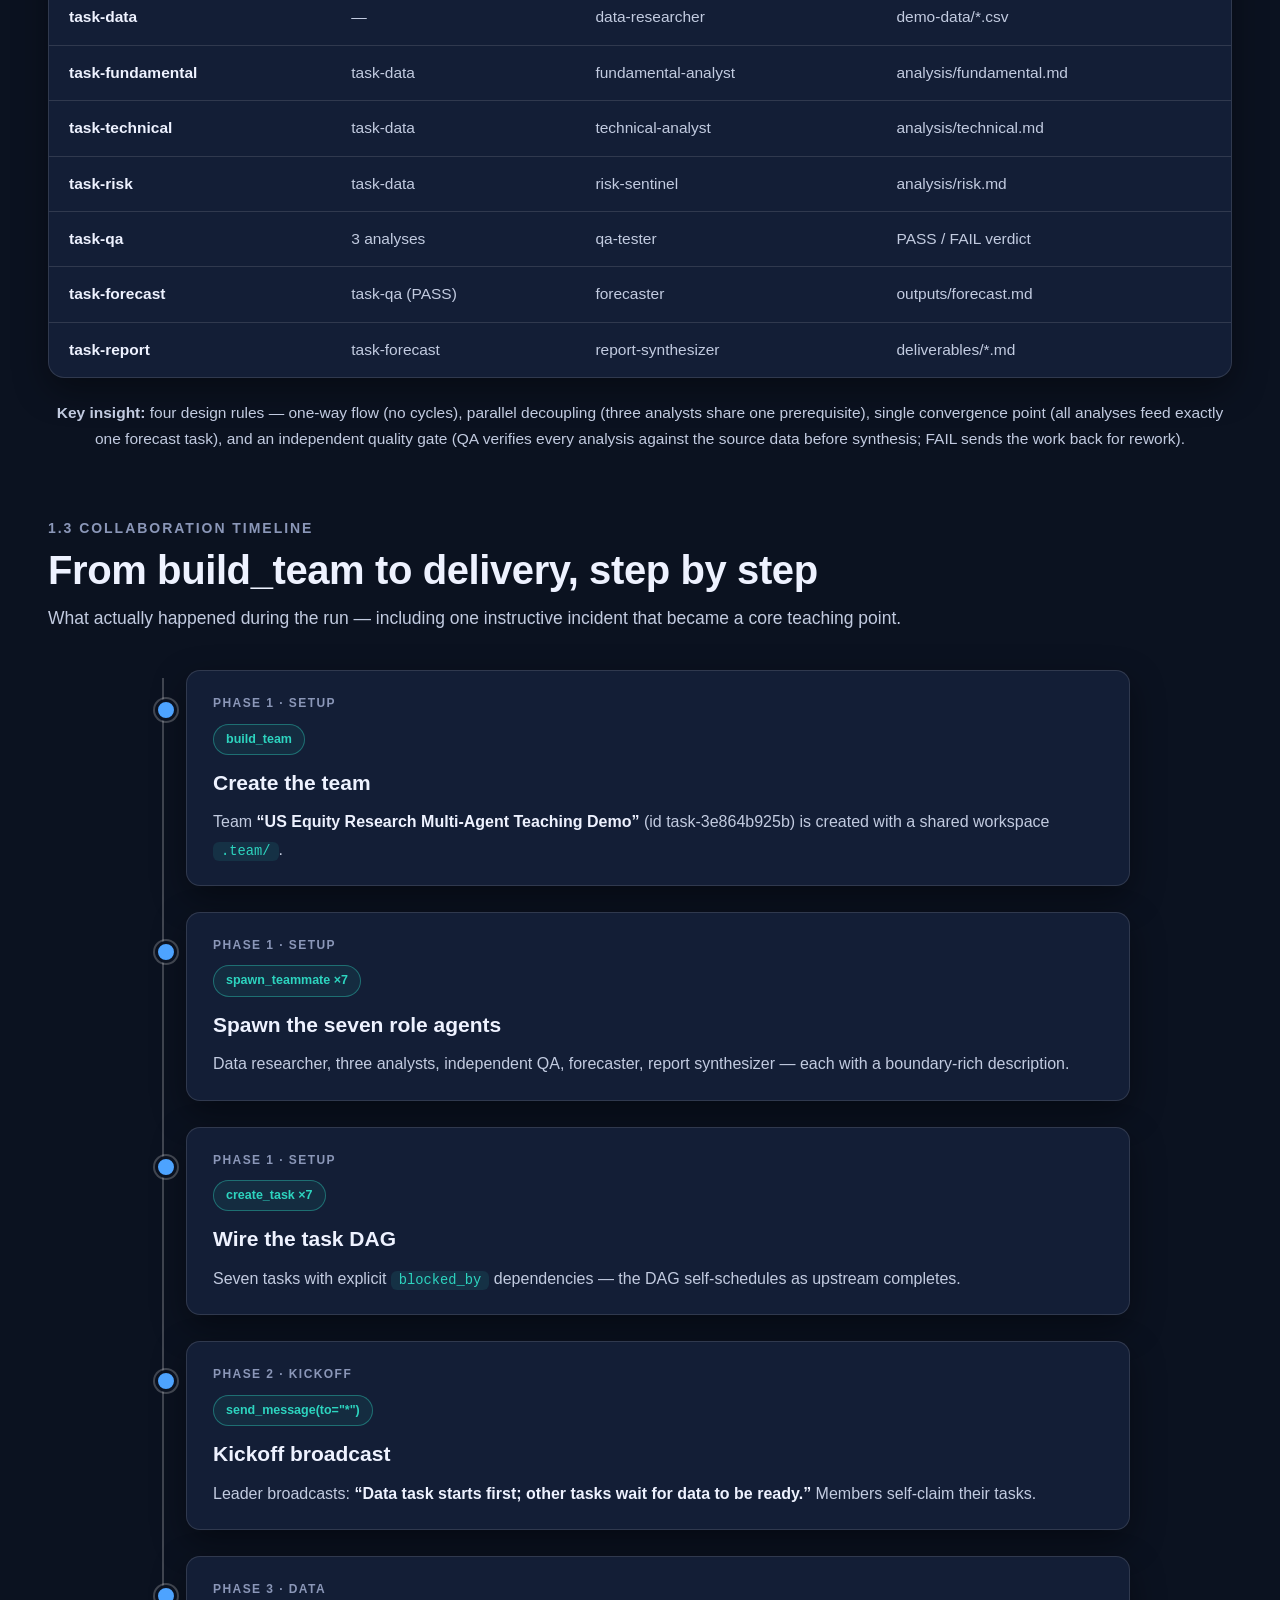
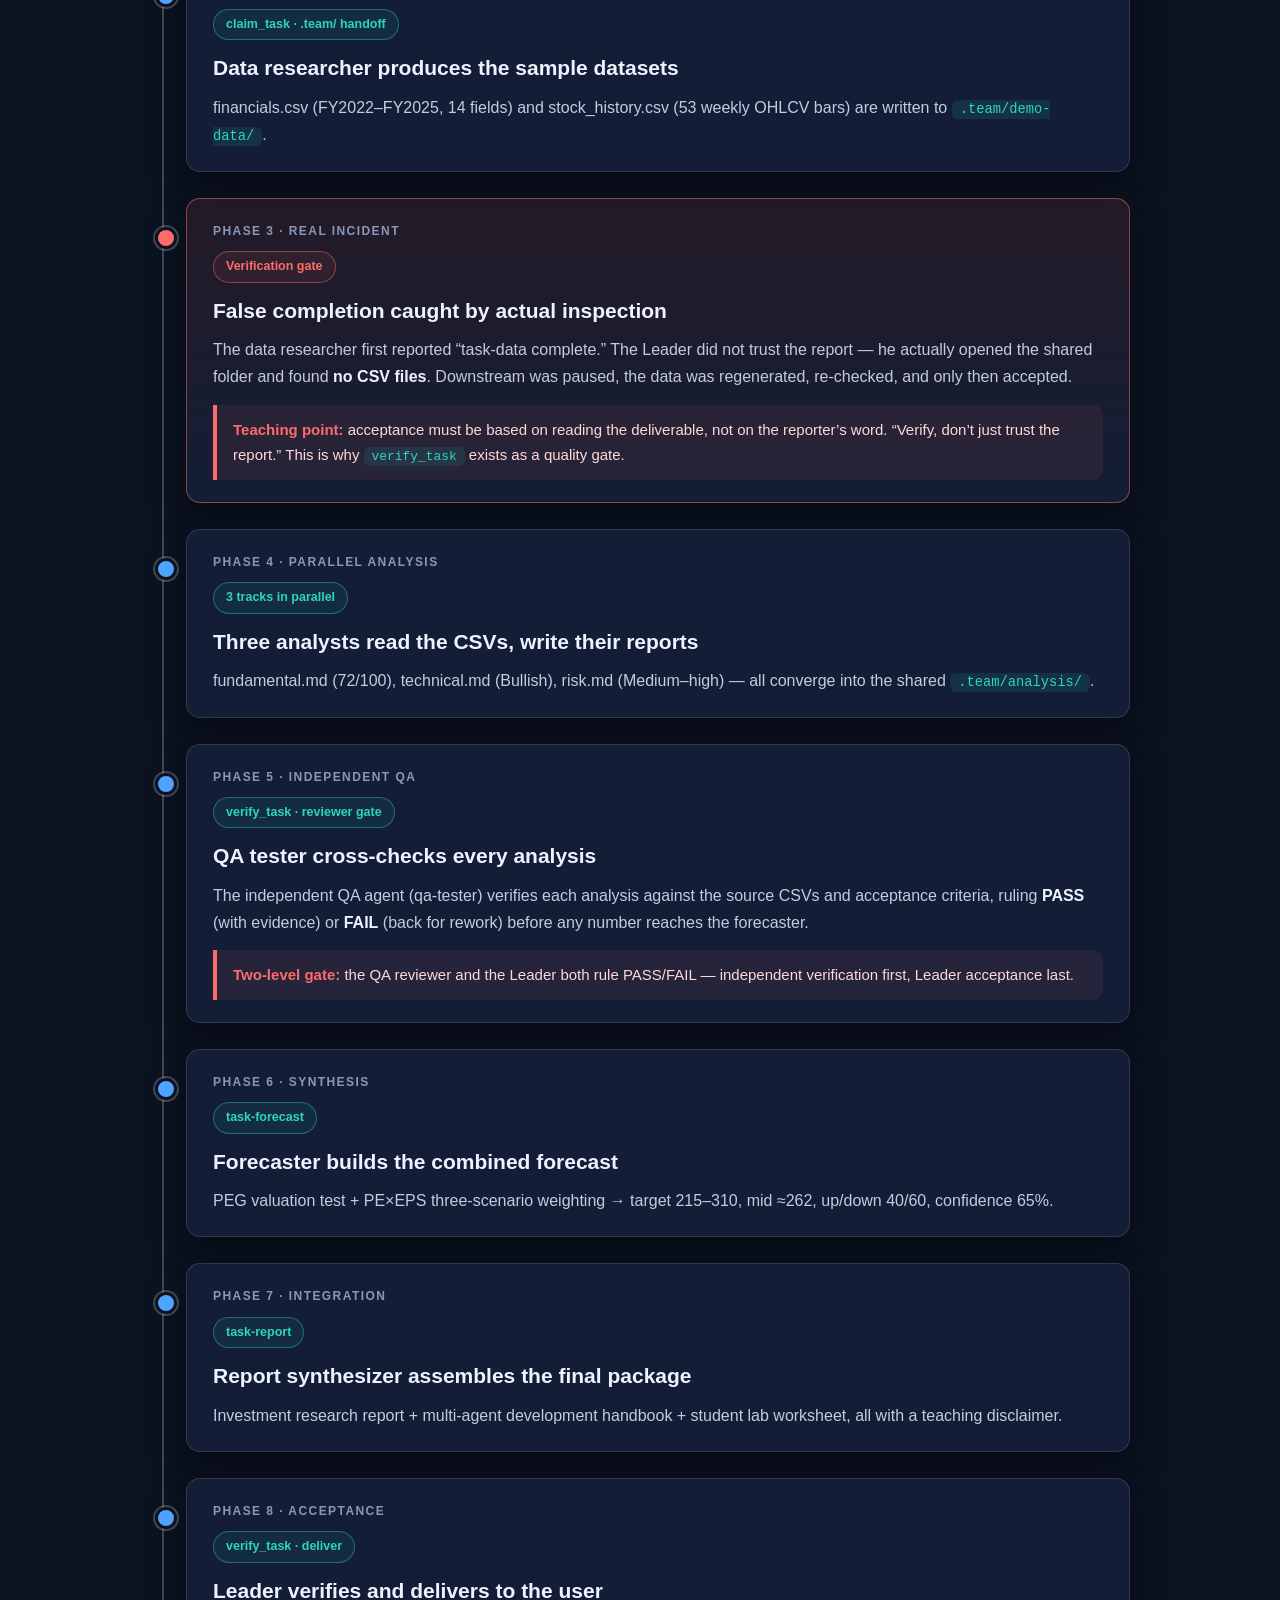
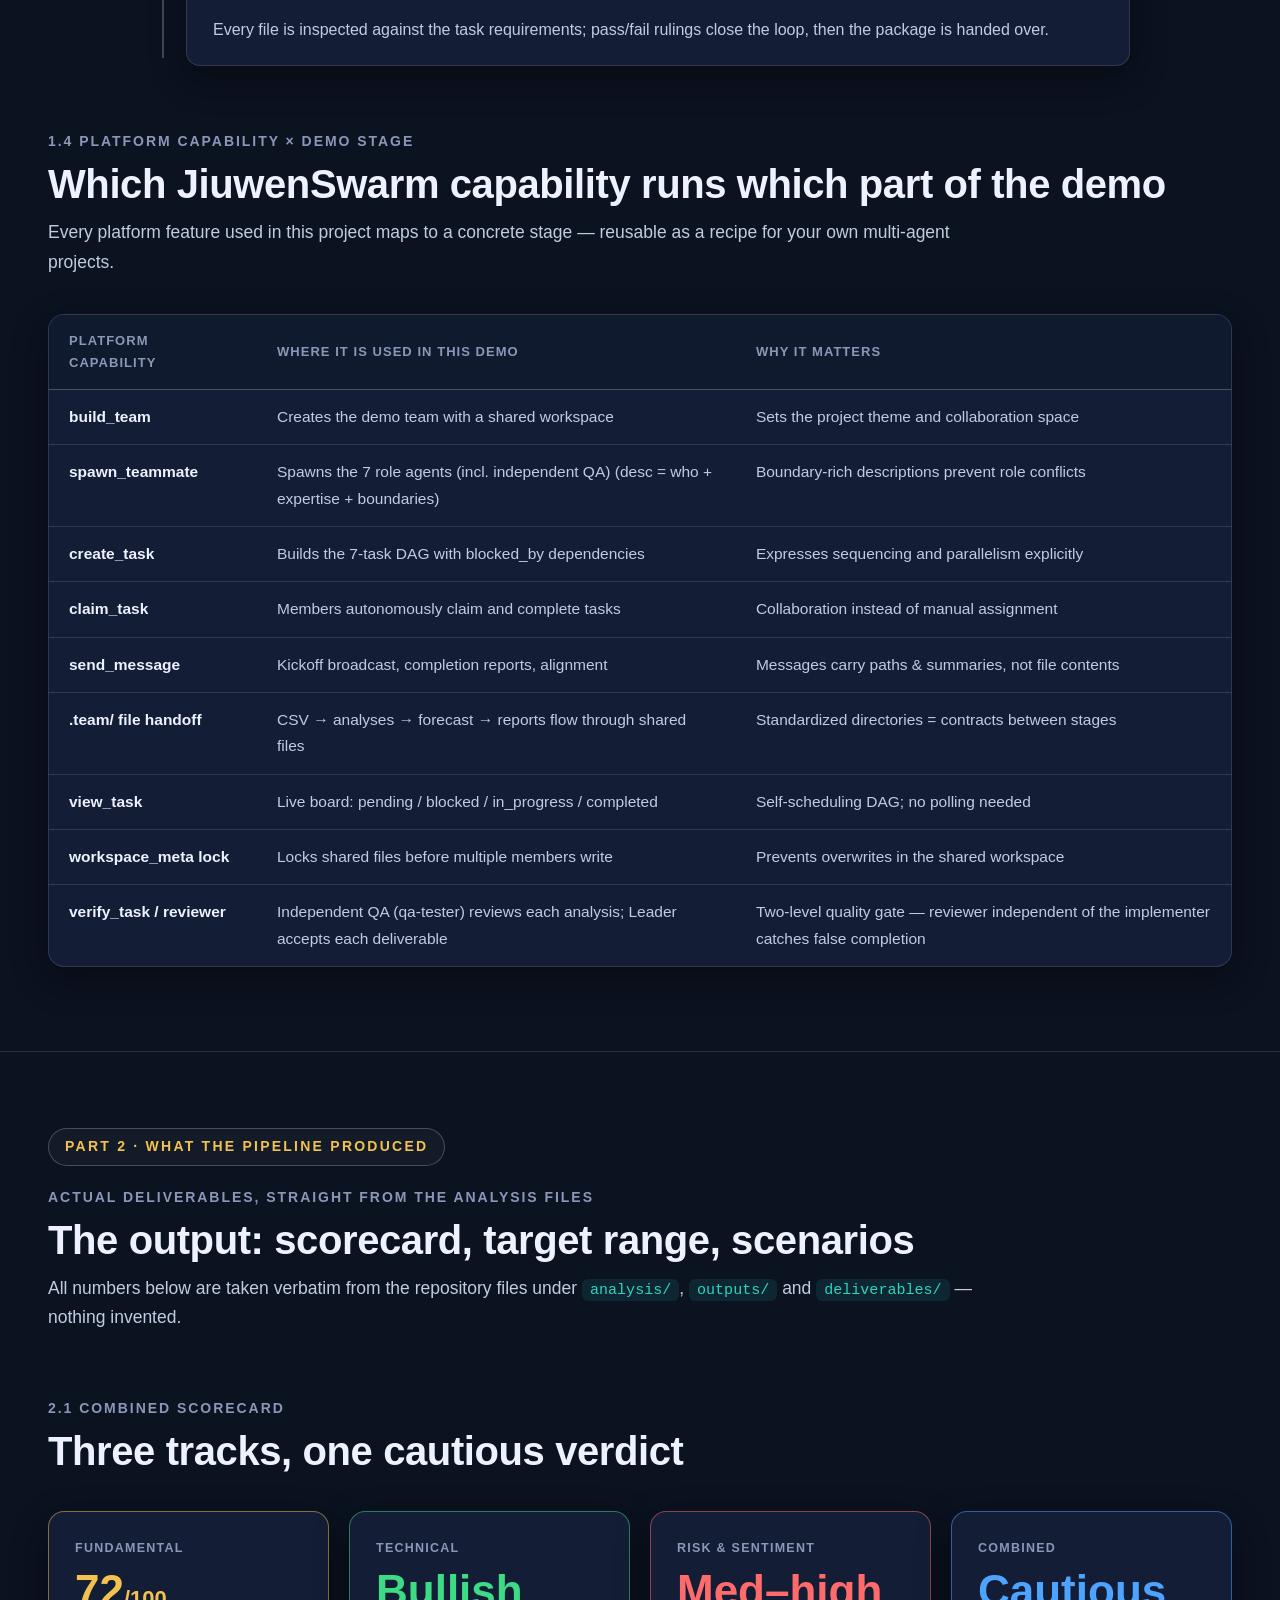
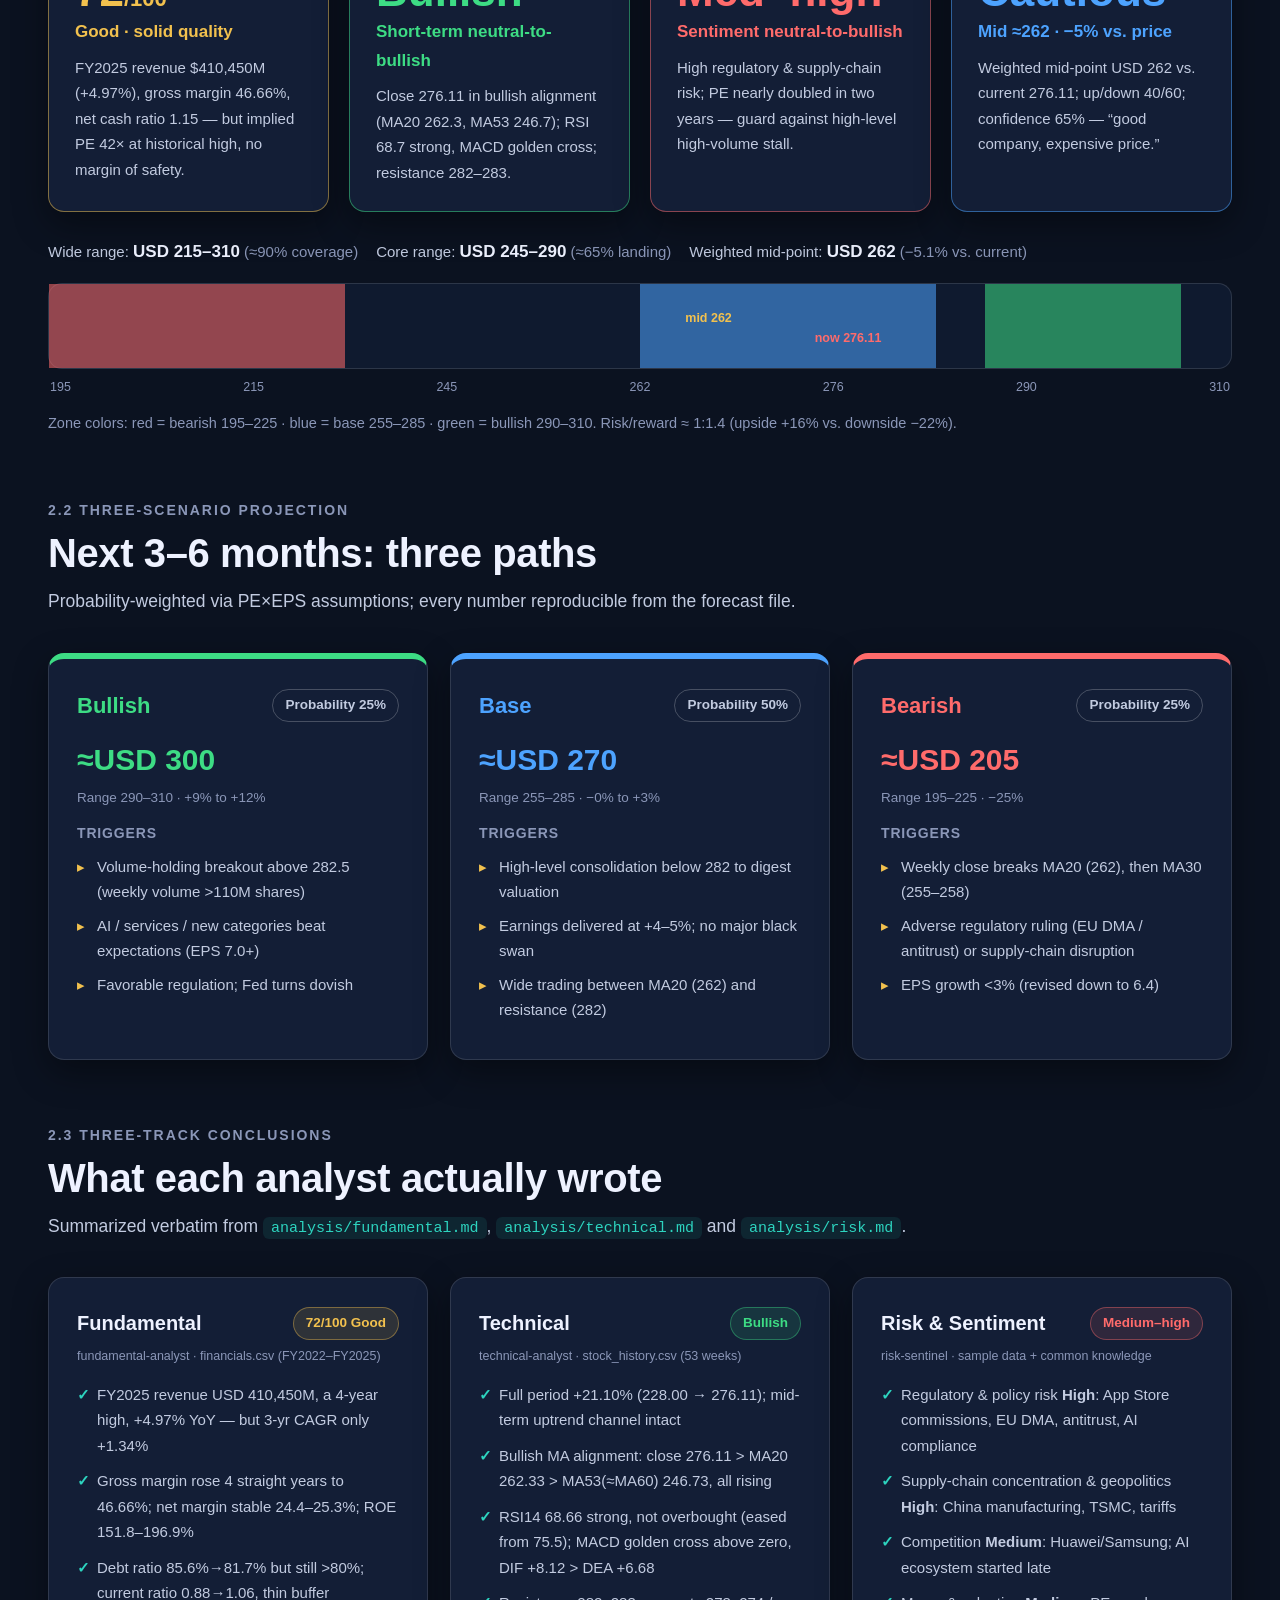
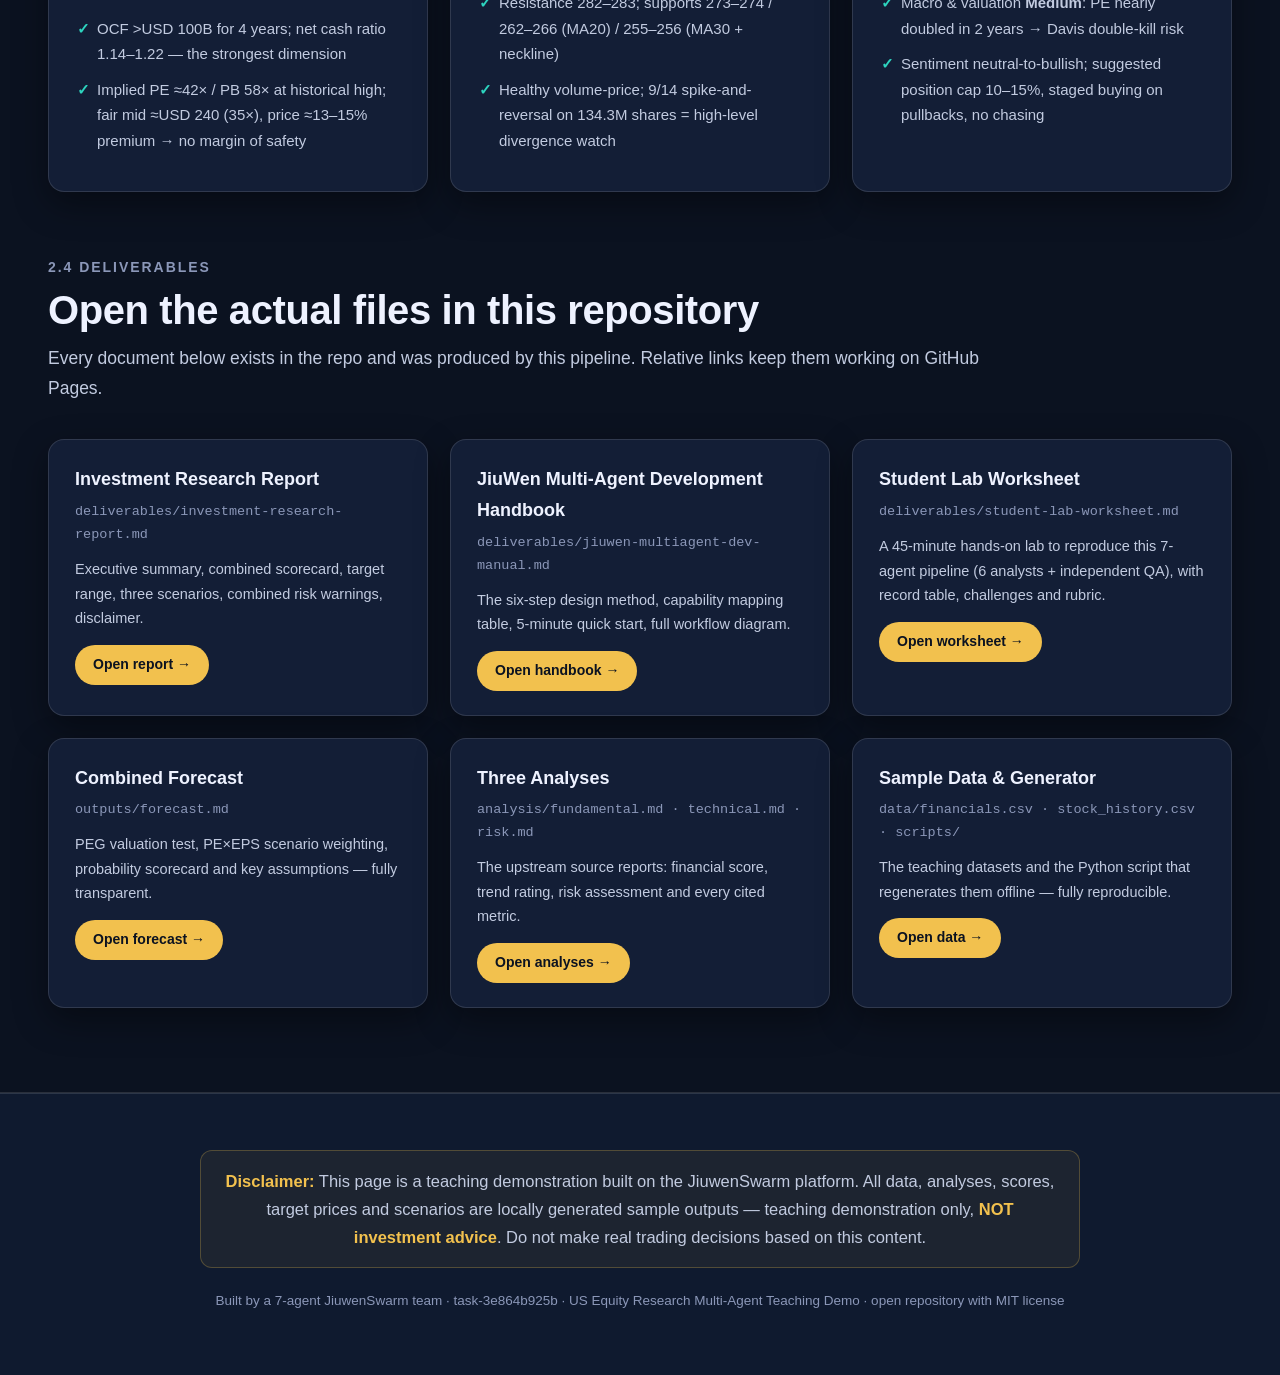
==== commit bd713a70: "feat: add independent QA reviewer role to docs and website" ====
--- a/website/index.html
+++ b/website/index.html
@@ -4,7 +4,7 @@
 <meta charset="UTF-8">
 <meta name="viewport" content="width=device-width, initial-scale=1.0">
 <title>US Equity Research Multi-Agent Teaching Demo | JiuwenSwarm</title>
-<meta name="description" content="How a 6-agent JiuwenSwarm team produced an AAPL equity research report: team composition, task DAG, collaboration timeline, platform capabilities, and the actual forecast outputs.">
+<meta name="description" content="How a 7-agent JiuwenSwarm team produced an AAPL equity research report: team composition, task DAG with an independent QA gate, collaboration timeline, platform capabilities, and the actual forecast outputs.">
 <link rel="stylesheet" href="style.css">
 </head>
 <body>
@@ -18,11 +18,11 @@
       <span class="badge">JiuwenSwarm Multi-Agent Demo</span>
     </div>
     <h1>US Equity Research<br>Multi-Agent Teaching Demo</h1>
-    <p class="sub">Six specialized agents, one pipeline: <b>data &rarr; three parallel analyses &rarr; combined forecast &rarr; final report</b>. Built and run entirely on the JiuwenSwarm platform.</p>
+    <p class="sub">Seven specialized agents, one pipeline: <b>data &rarr; three parallel analyses &rarr; independent QA gate &rarr; combined forecast &rarr; final report</b>. Built and run entirely on the JiuwenSwarm platform.</p>
     <p class="headline">&ldquo;Good company, expensive price&rdquo; &mdash; Target USD 215&ndash;310 &middot; Mid-point &asymp; USD 262 (&minus;5% vs. current 276.11)</p>
     <div class="kpis">
-      <div class="kpi"><div class="n">1+6</div><div class="l">Leader + agents</div></div>
-      <div class="kpi"><div class="n">6</div><div class="l">Tasks in DAG</div></div>
+      <div class="kpi"><div class="n">1+7</div><div class="l">Leader + agents</div></div>
+      <div class="kpi"><div class="n">7</div><div class="l">Tasks in DAG</div></div>
       <div class="kpi"><div class="n">3</div><div class="l">Parallel tracks</div></div>
       <div class="kpi"><div class="n">65%</div><div class="l">Confidence</div></div>
     </div>
@@ -60,7 +60,7 @@
     <div id="team" class="sec-block">
       <div class="sec-head">
         <div class="k">1.1 Team composition</div>
-        <h2>Leader + 6 agents, each with a clear boundary</h2>
+        <h2>Leader + 7 agents, each with a clear boundary</h2>
         <p>Every agent carries a role description following the golden formula: <em>who you are + your expertise + what you own + what you are NOT responsible for</em>. Clear boundaries keep the DAG conflict-free.</p>
       </div>
       <div class="team-grid">
@@ -98,6 +98,11 @@
           <div class="top"><div class="ava" style="background:#f472b6">I</div><div><div class="role">Report Synthesizer</div><div class="mid">report-synthesizer · Final delivery</div></div></div>
           <p>Integrates every upstream deliverable into one final package: research report, teaching handbook, and student lab worksheet.</p>
           <div class="out"><b>Produces:</b> deliverables/*.md (3 documents)</div>
+        </article>
+        <article class="member">
+          <div class="top"><div class="ava" style="background:#ff6b6b">Q</div><div><div class="role">Independent QA / Tester</div><div class="mid">qa-tester · Quality gate</div></div></div>
+          <p>Independent verification agent. Reads every analysis and forecast, cross-checks every number against the source CSVs, and rules PASS/FAIL with evidence. NOT responsible for writing analyses.</p>
+          <div class="out"><b>Produces:</b> PASS/FAIL verdict + evidence checklist per deliverable</div>
         </article>
       </div>
     </div>
@@ -121,6 +126,11 @@
             <div class="dag-node stage1"><div class="t">task-technical</div><div class="d">Bullish trend</div></div>
             <div class="dag-node stage1"><div class="t">task-risk</div><div class="d">Medium–high</div></div>
           </div>
+          <div class="dag-arrow"><span>gate</span><span class="chev">→</span></div>
+          <div class="dag-node qa">
+            <div class="t">task-qa</div>
+            <div class="d">Independent QA gate<br>PASS → forecast · FAIL → rework</div>
+          </div>
           <div class="dag-arrow"><span>converge</span><span class="chev">→</span></div>
           <div class="dag-node stage2">
             <div class="t">task-forecast</div>
@@ -135,6 +145,7 @@
         <div class="dag-legend">
           <span><i style="background:#a78bfa"></i>Stage 1 · Data</span>
           <span><i style="background:#4da3ff"></i>Stage 2 · 3 parallel tracks</span>
+          <span><i style="background:#ff6b6b"></i>QA gate · PASS / FAIL</span>
           <span><i style="background:#3ddc84"></i>Stage 3 · Synthesis</span>
           <span><i style="background:#f2c14e"></i>Stage 4 · Delivery</span>
         </div>
@@ -147,12 +158,13 @@
             <tr><td>task-fundamental</td><td>task-data</td><td>fundamental-analyst</td><td>analysis/fundamental.md</td></tr>
             <tr><td>task-technical</td><td>task-data</td><td>technical-analyst</td><td>analysis/technical.md</td></tr>
             <tr><td>task-risk</td><td>task-data</td><td>risk-sentinel</td><td>analysis/risk.md</td></tr>
-            <tr><td>task-forecast</td><td>3 analyses</td><td>forecaster</td><td>outputs/forecast.md</td></tr>
+            <tr><td>task-qa</td><td>3 analyses</td><td>qa-tester</td><td>PASS / FAIL verdict</td></tr>
+            <tr><td>task-forecast</td><td>task-qa (PASS)</td><td>forecaster</td><td>outputs/forecast.md</td></tr>
             <tr><td>task-report</td><td>task-forecast</td><td>report-synthesizer</td><td>deliverables/*.md</td></tr>
           </tbody>
         </table>
       </div>
-      <p class="dag-note"><b>Key insight:</b> three design rules — one-way flow (no cycles), parallel decoupling (three analysts share one prerequisite), single convergence point (all analyses feed exactly one forecast task).</p>
+      <p class="dag-note"><b>Key insight:</b> four design rules — one-way flow (no cycles), parallel decoupling (three analysts share one prerequisite), single convergence point (all analyses feed exactly one forecast task), and an independent quality gate (QA verifies every analysis against the source data before synthesis; FAIL sends the work back for rework).</p>
     </div>
 
     <!-- 1.3 Timeline -->
@@ -171,15 +183,15 @@
         </div>
         <div class="tl-item">
           <div class="ph">Phase 1 · Setup</div>
-          <span class="tag tag-cmd">spawn_teammate ×6</span>
-          <h3>Spawn the six role agents</h3>
-          <p>Data researcher, three analysts, forecaster, report synthesizer — each with a boundary-rich description.</p>
+          <span class="tag tag-cmd">spawn_teammate ×7</span>
+          <h3>Spawn the seven role agents</h3>
+          <p>Data researcher, three analysts, independent QA, forecaster, report synthesizer — each with a boundary-rich description.</p>
         </div>
         <div class="tl-item">
           <div class="ph">Phase 1 · Setup</div>
-          <span class="tag tag-cmd">create_task ×6</span>
+          <span class="tag tag-cmd">create_task ×7</span>
           <h3>Wire the task DAG</h3>
-          <p>Six tasks with explicit <code>blocked_by</code> dependencies — the DAG self-schedules as upstream completes.</p>
+          <p>Seven tasks with explicit <code>blocked_by</code> dependencies — the DAG self-schedules as upstream completes.</p>
         </div>
         <div class="tl-item">
           <div class="ph">Phase 2 · Kickoff</div>
@@ -207,19 +219,26 @@
           <p>fundamental.md (72/100), technical.md (Bullish), risk.md (Medium–high) — all converge into the shared <code>.team/analysis/</code>.</p>
         </div>
         <div class="tl-item">
-          <div class="ph">Phase 5 · Synthesis</div>
+          <div class="ph">Phase 5 · Independent QA</div>
+          <span class="tag tag-cmd">verify_task · reviewer gate</span>
+          <h3>QA tester cross-checks every analysis</h3>
+          <p>The independent QA agent (qa-tester) verifies each analysis against the source CSVs and acceptance criteria, ruling <b>PASS</b> (with evidence) or <b>FAIL</b> (back for rework) before any number reaches the forecaster.</p>
+          <div class="tl-lesson"><b>Two-level gate:</b> the QA reviewer and the Leader both rule PASS/FAIL — independent verification first, Leader acceptance last.</div>
+        </div>
+        <div class="tl-item">
+          <div class="ph">Phase 6 · Synthesis</div>
           <span class="tag tag-cmd">task-forecast</span>
           <h3>Forecaster builds the combined forecast</h3>
           <p>PEG valuation test + PE×EPS three-scenario weighting → target 215–310, mid ≈262, up/down 40/60, confidence 65%.</p>
         </div>
         <div class="tl-item">
-          <div class="ph">Phase 6 · Integration</div>
+          <div class="ph">Phase 7 · Integration</div>
           <span class="tag tag-cmd">task-report</span>
           <h3>Report synthesizer assembles the final package</h3>
           <p>Investment research report + multi-agent development handbook + student lab worksheet, all with a teaching disclaimer.</p>
         </div>
         <div class="tl-item">
-          <div class="ph">Phase 7 · Acceptance</div>
+          <div class="ph">Phase 8 · Acceptance</div>
           <span class="tag tag-cmd">verify_task · deliver</span>
           <h3>Leader verifies and delivers to the user</h3>
           <p>Every file is inspected against the task requirements; pass/fail rulings close the loop, then the package is handed over.</p>
@@ -239,14 +258,14 @@
           <thead><tr><th>Platform capability</th><th>Where it is used in this demo</th><th>Why it matters</th></tr></thead>
           <tbody>
             <tr><td>build_team</td><td>Creates the demo team with a shared workspace</td><td>Sets the project theme and collaboration space</td></tr>
-            <tr><td>spawn_teammate</td><td>Spawns the 6 role agents (desc = who + expertise + boundaries)</td><td>Boundary-rich descriptions prevent role conflicts</td></tr>
-            <tr><td>create_task</td><td>Builds the 6-task DAG with blocked_by dependencies</td><td>Expresses sequencing and parallelism explicitly</td></tr>
+            <tr><td>spawn_teammate</td><td>Spawns the 7 role agents (incl. independent QA) (desc = who + expertise + boundaries)</td><td>Boundary-rich descriptions prevent role conflicts</td></tr>
+            <tr><td>create_task</td><td>Builds the 7-task DAG with blocked_by dependencies</td><td>Expresses sequencing and parallelism explicitly</td></tr>
             <tr><td>claim_task</td><td>Members autonomously claim and complete tasks</td><td>Collaboration instead of manual assignment</td></tr>
             <tr><td>send_message</td><td>Kickoff broadcast, completion reports, alignment</td><td>Messages carry paths & summaries, not file contents</td></tr>
             <tr><td>.team/ file handoff</td><td>CSV → analyses → forecast → reports flow through shared files</td><td>Standardized directories = contracts between stages</td></tr>
             <tr><td>view_task</td><td>Live board: pending / blocked / in_progress / completed</td><td>Self-scheduling DAG; no polling needed</td></tr>
             <tr><td>workspace_meta lock</td><td>Locks shared files before multiple members write</td><td>Prevents overwrites in the shared workspace</td></tr>
-            <tr><td>verify_task</td><td>Leader’s pass/fail acceptance of each deliverable</td><td>Quality gate — catches false completion</td></tr>
+            <tr><td>verify_task / reviewer</td><td>Independent QA (qa-tester) reviews each analysis; Leader accepts each deliverable</td><td>Two-level quality gate — reviewer independent of the implementer catches false completion</td></tr>
           </tbody>
         </table>
       </div>
@@ -432,7 +451,7 @@
         <div class="del">
           <div class="t">Student Lab Worksheet</div>
           <div class="p">deliverables/student-lab-worksheet.md</div>
-          <div class="d">A 45-minute hands-on lab to reproduce this 6-agent pipeline, with record table, challenges and rubric.</div>
+          <div class="d">A 45-minute hands-on lab to reproduce this 7-agent pipeline (6 analysts + independent QA), with record table, challenges and rubric.</div>
           <a class="btn" href="../deliverables/student-lab-worksheet.md" target="_blank" rel="noopener">Open worksheet →</a>
         </div>
         <div class="del">
@@ -463,7 +482,7 @@
 <footer>
   <div class="wrap">
     <div class="disc"><b>Disclaimer:</b> This page is a teaching demonstration built on the JiuwenSwarm platform. All data, analyses, scores, target prices and scenarios are locally generated sample outputs — teaching demonstration only, <b>NOT investment advice</b>. Do not make real trading decisions based on this content.</div>
-    <div class="meta">Built by a 6-agent JiuwenSwarm team · task-3e864b925b · US Equity Research Multi-Agent Teaching Demo · open repository with MIT license</div>
+    <div class="meta">Built by a 7-agent JiuwenSwarm team · task-3e864b925b · US Equity Research Multi-Agent Teaching Demo · open repository with MIT license</div>
   </div>
 </footer>
 
--- a/website/style.css
+++ b/website/style.css
@@ -74,6 +74,10 @@
 .dag-node.stage1{border-color:var(--blue);background:rgba(77,163,255,.10)}
 .dag-node.stage2{border-color:var(--green);background:rgba(61,220,132,.10)}
 .dag-node.stage3{border-color:var(--gold);background:rgba(242,193,78,.10)}
+.dag-node.qa{border-color:var(--red);background:rgba(255,107,107,.14)}
+.dag-node.qa .t{color:var(--red)}
+.dag-node.qa .d{color:#ffd9d9}
+.dag-qa-note{margin-top:10px;font-size:13px;color:#ffb3b3;text-align:center;font-weight:700}
 .dag-parallel{display:flex;flex-direction:column;gap:10px;flex:1}
 .dag-parallel .dag-node{min-width:180px}
 .dag-arrow{display:flex;flex-direction:column;align-items:center;justify-content:center;color:var(--muted);font-size:12px;gap:4px;flex-shrink:0}
@@ -192,4 +196,3 @@
 }
 /* ---------- Print ---------- */
 @media print{nav{display:none}body{background:#fff;color:#111}.hero,.note-banner{background:#fff}}
-/*__MORE__*/
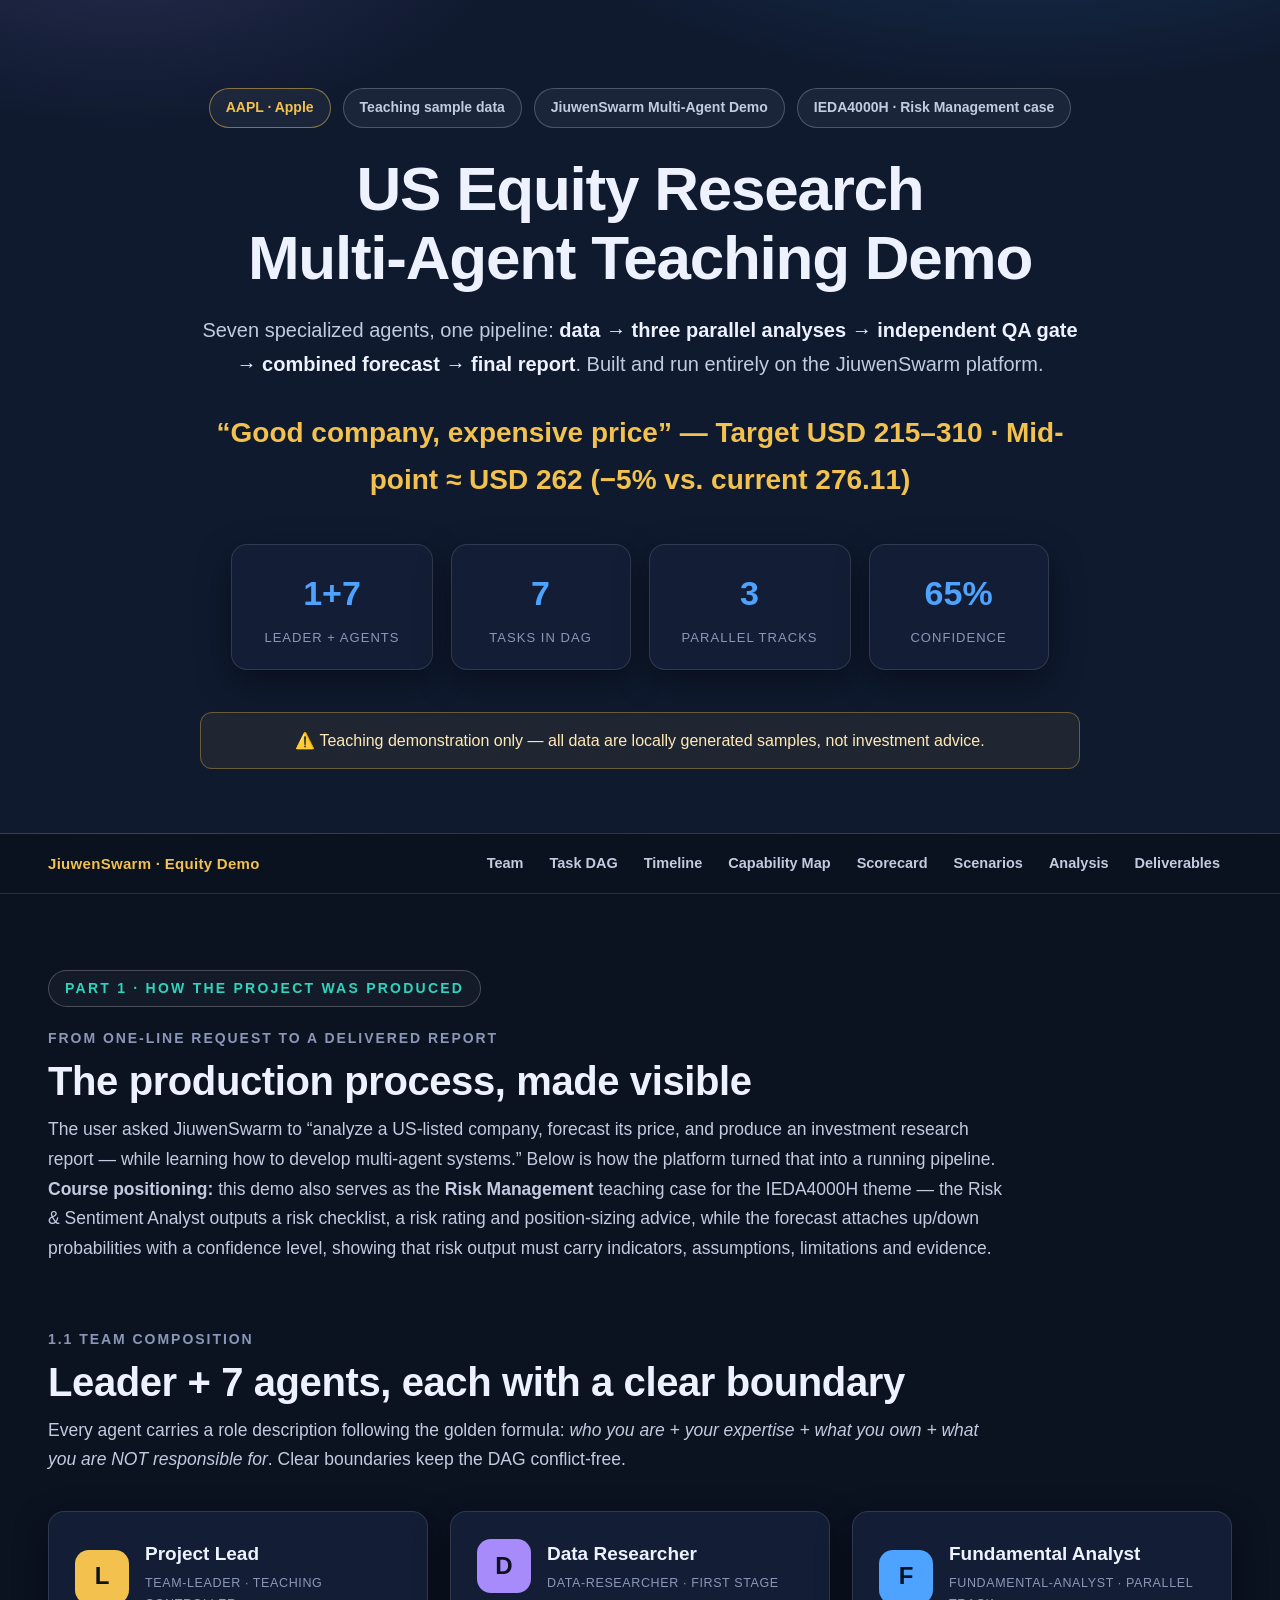
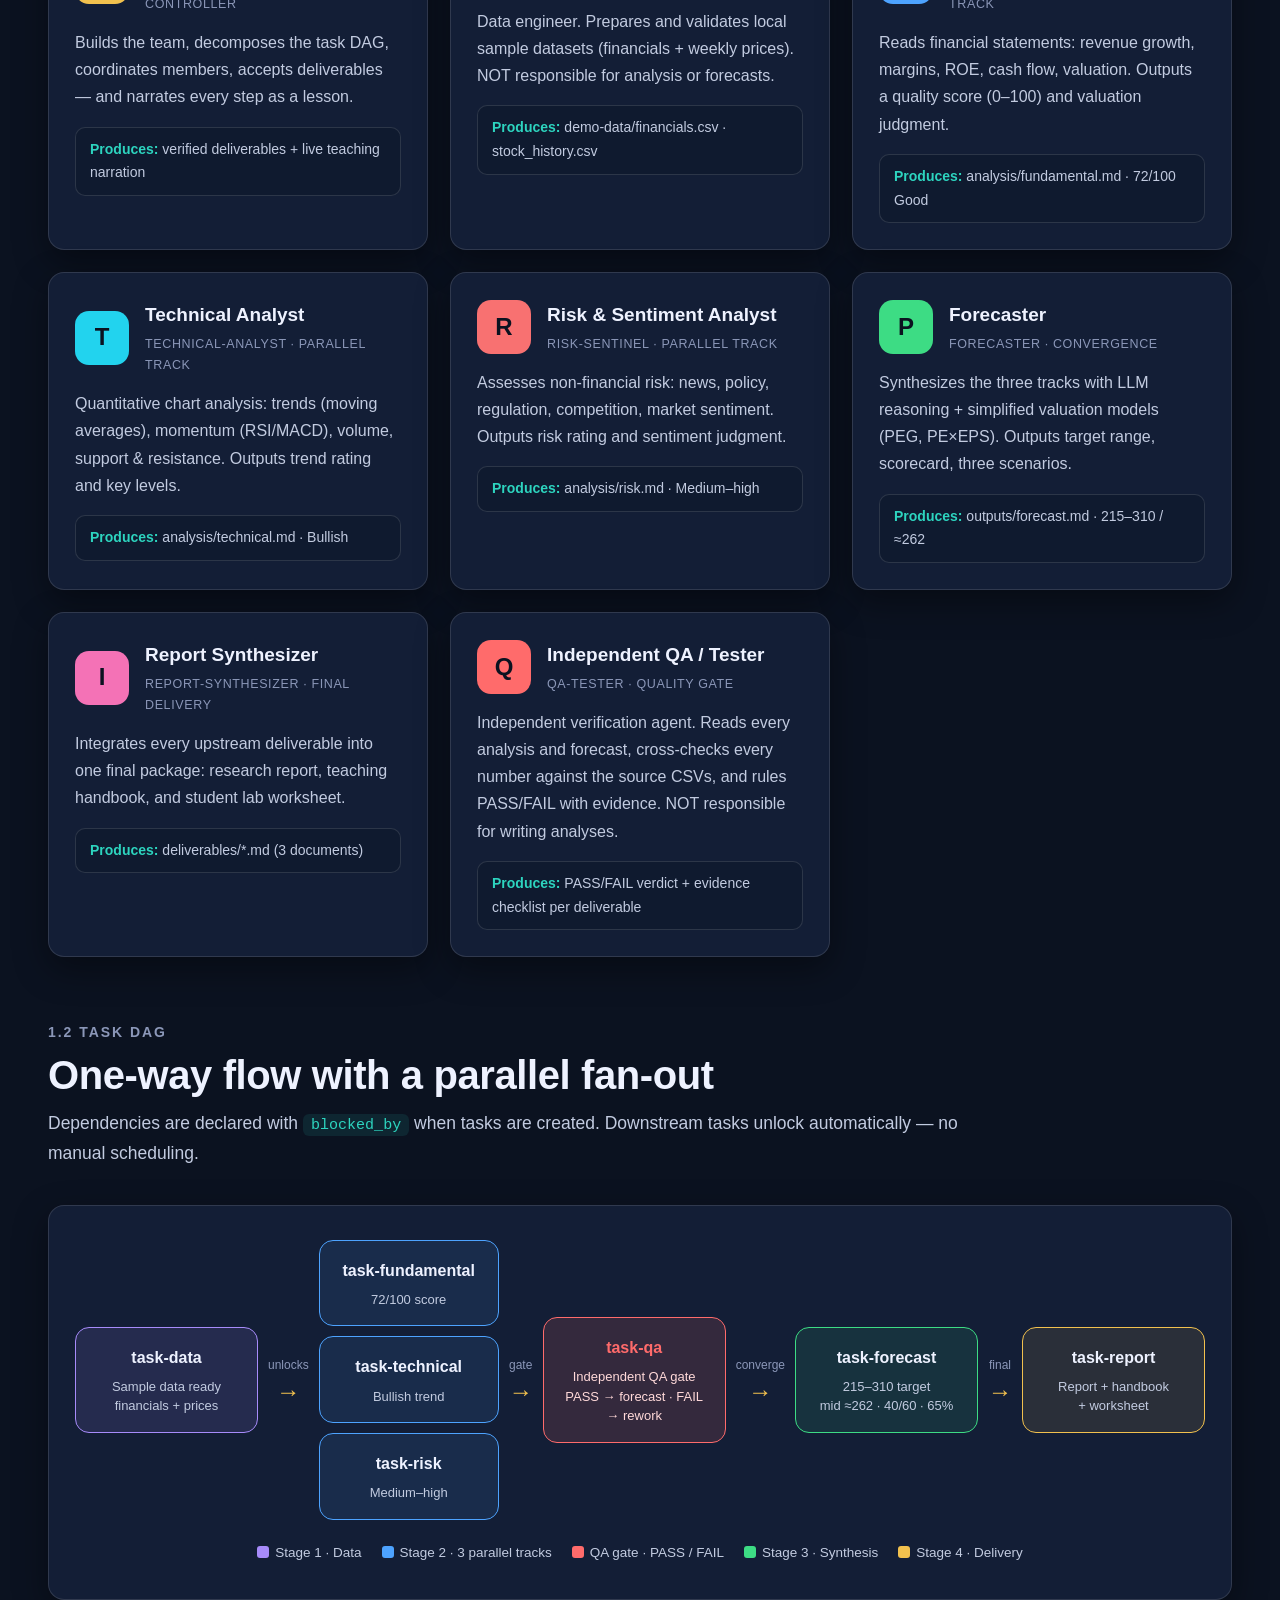
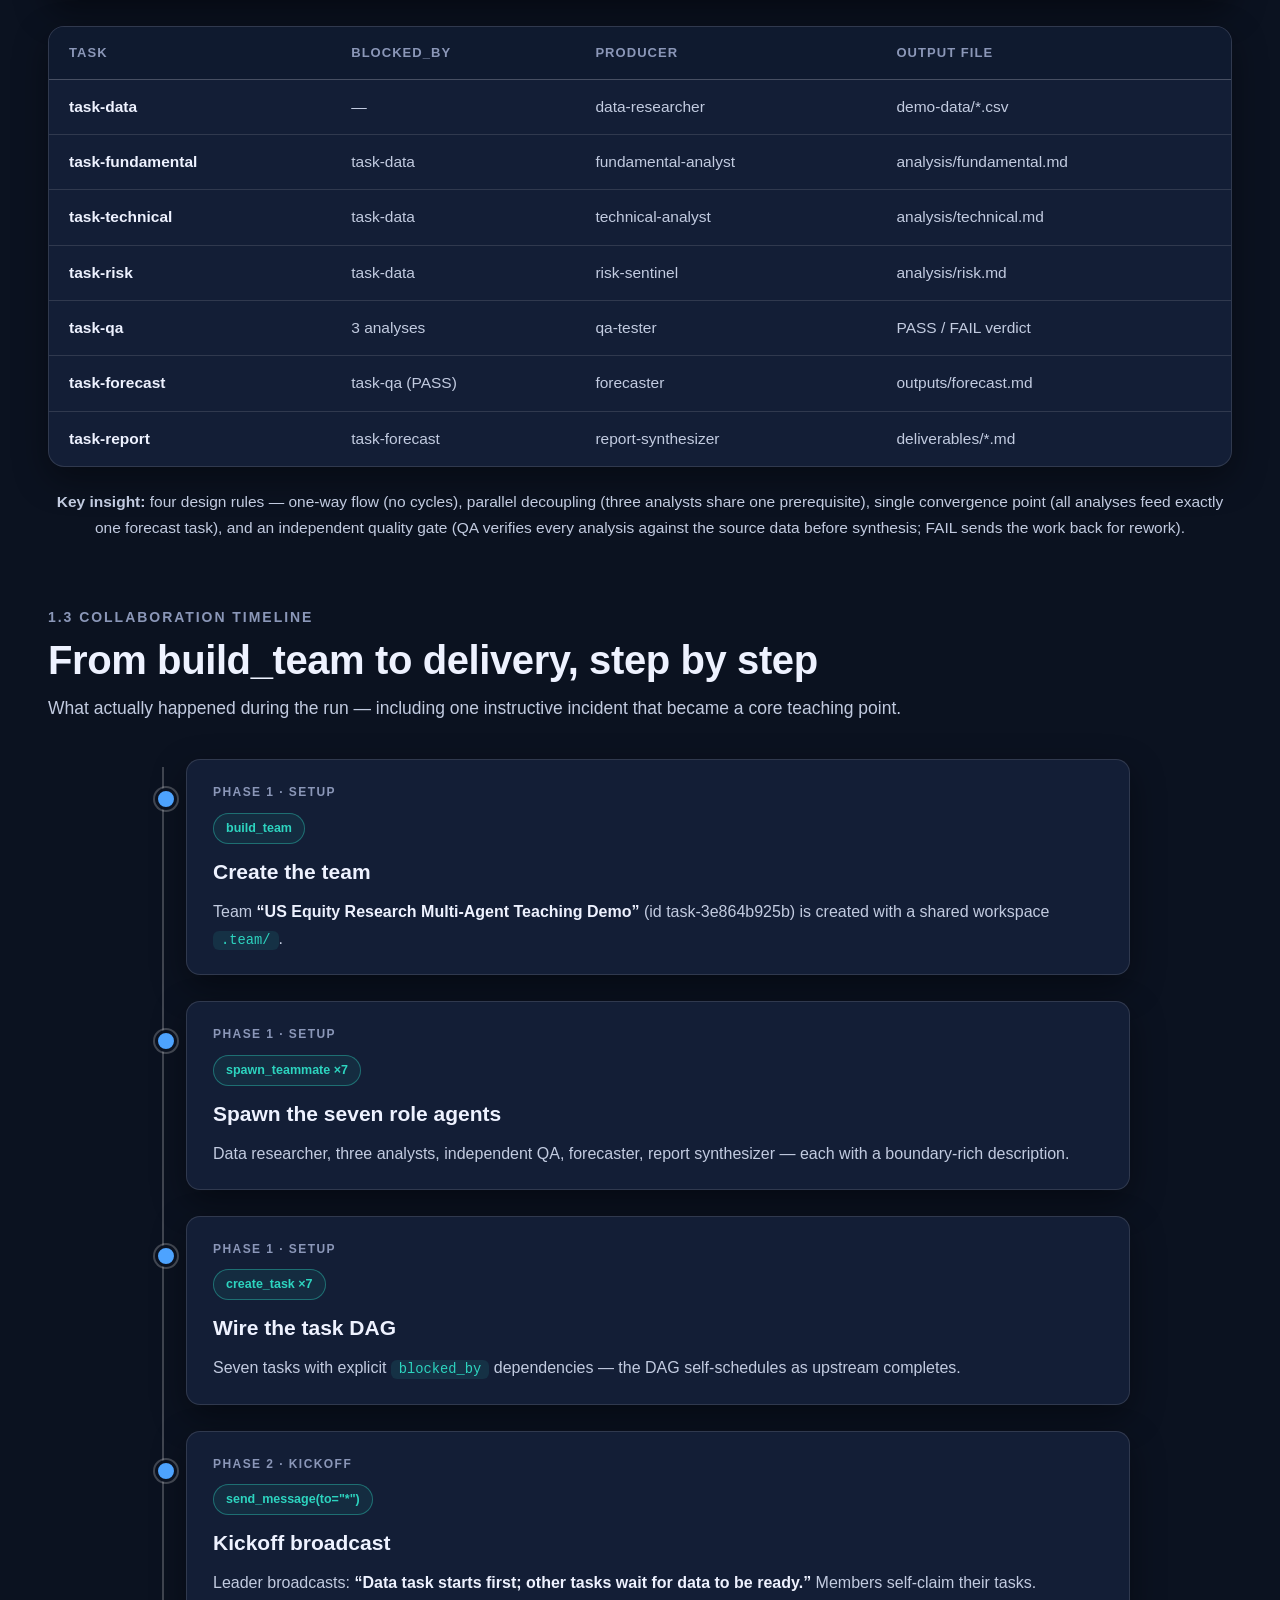
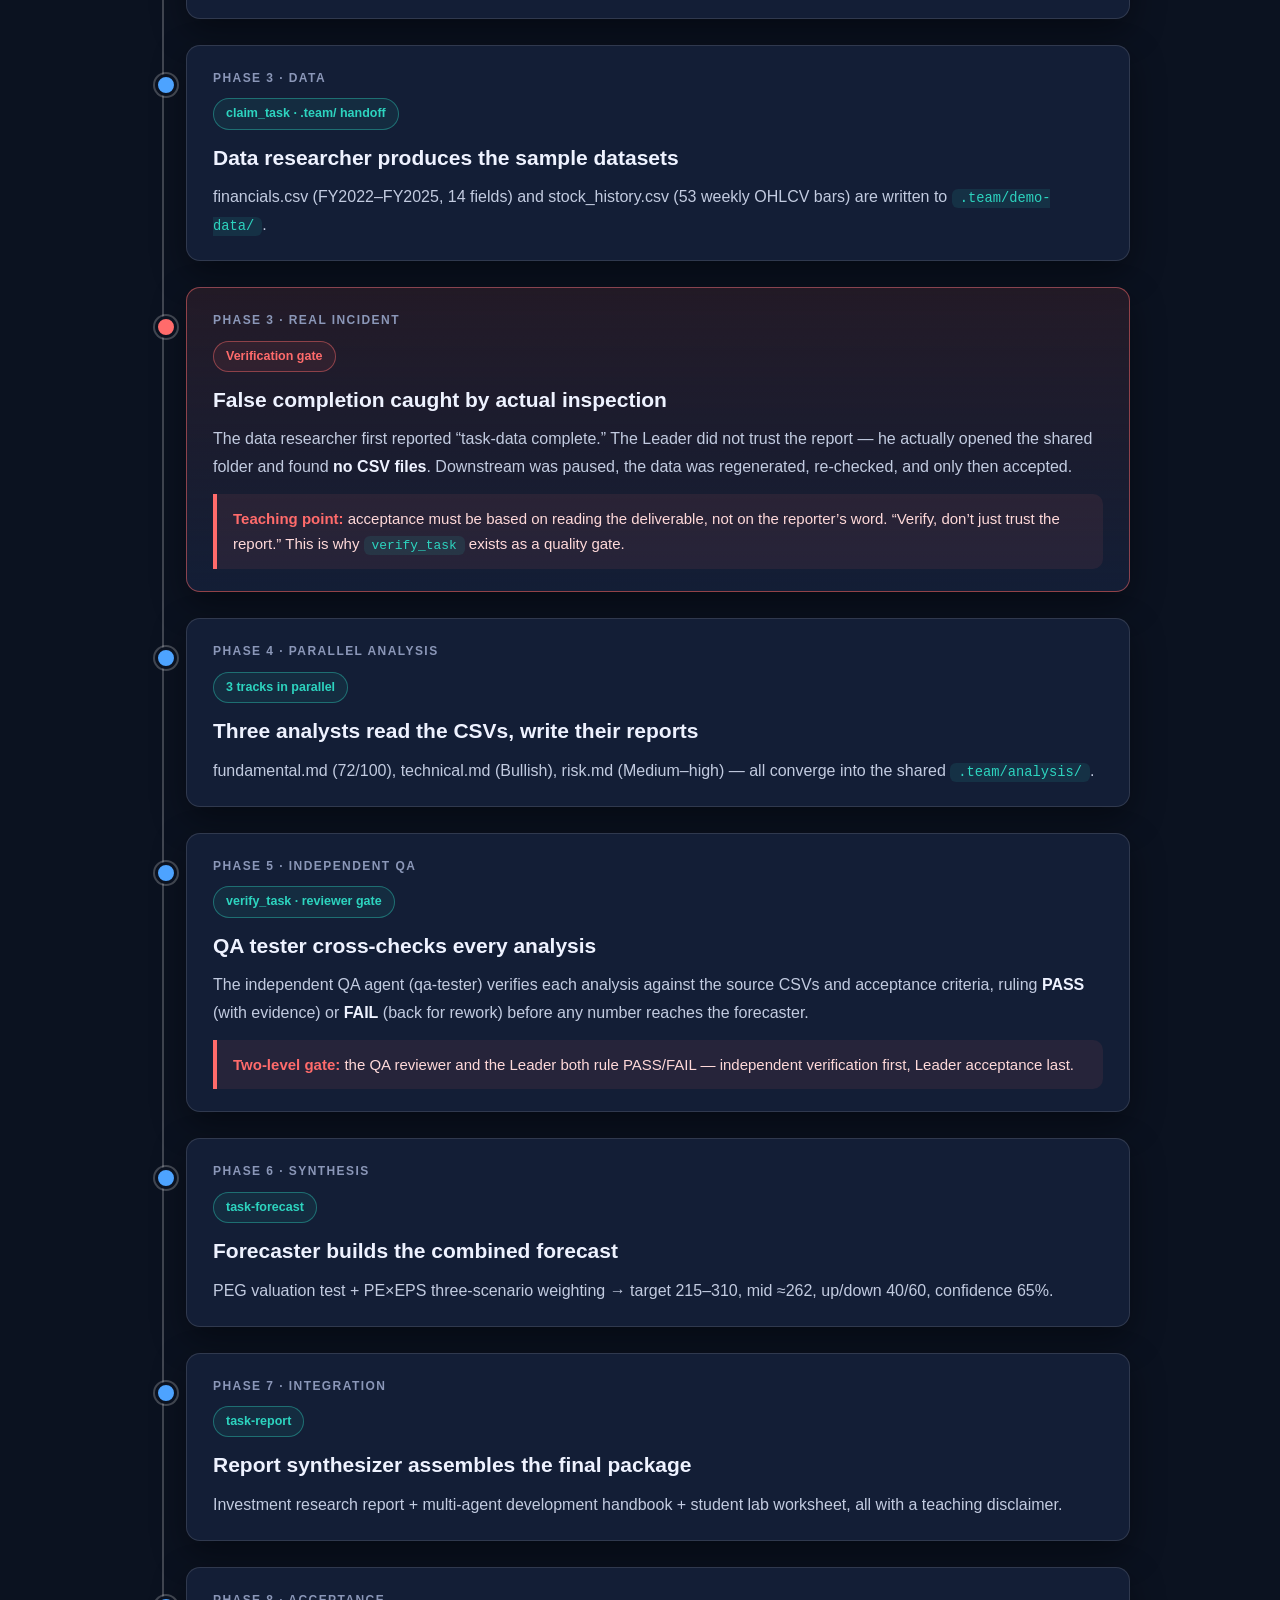
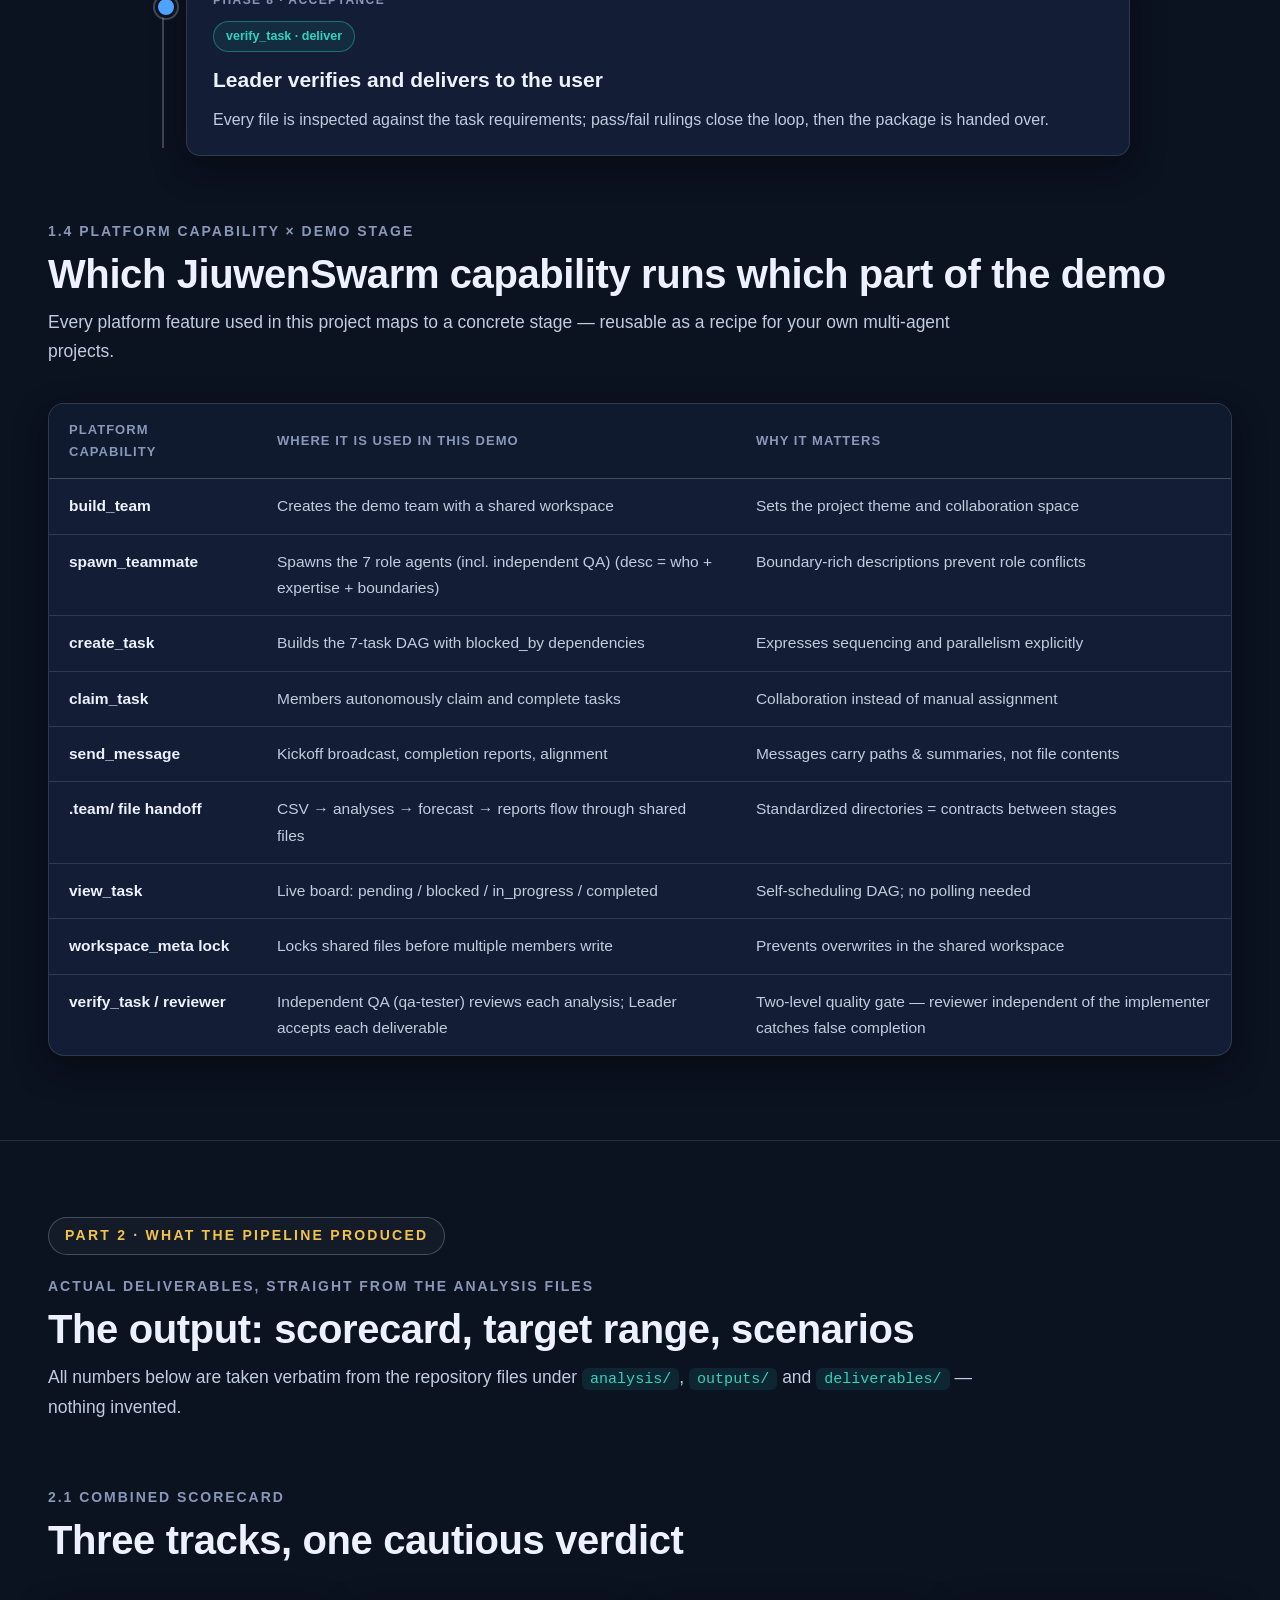
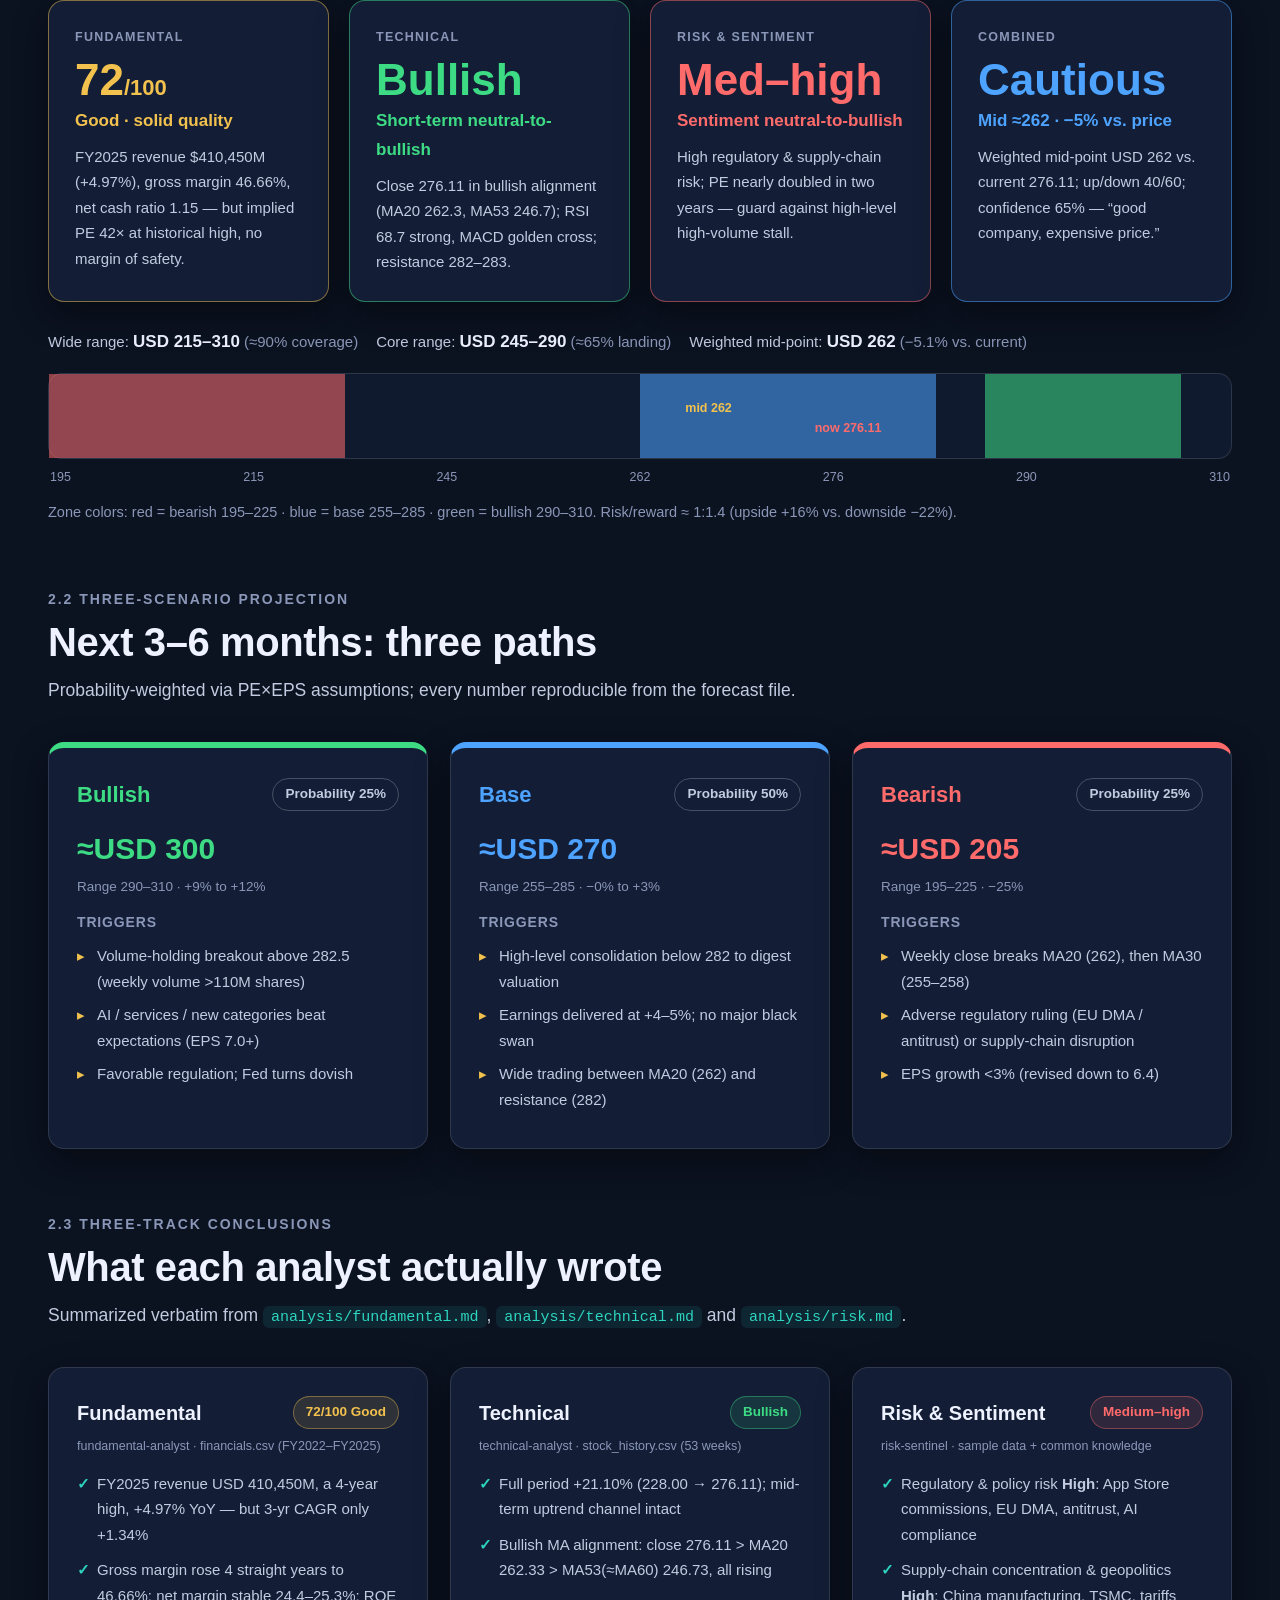
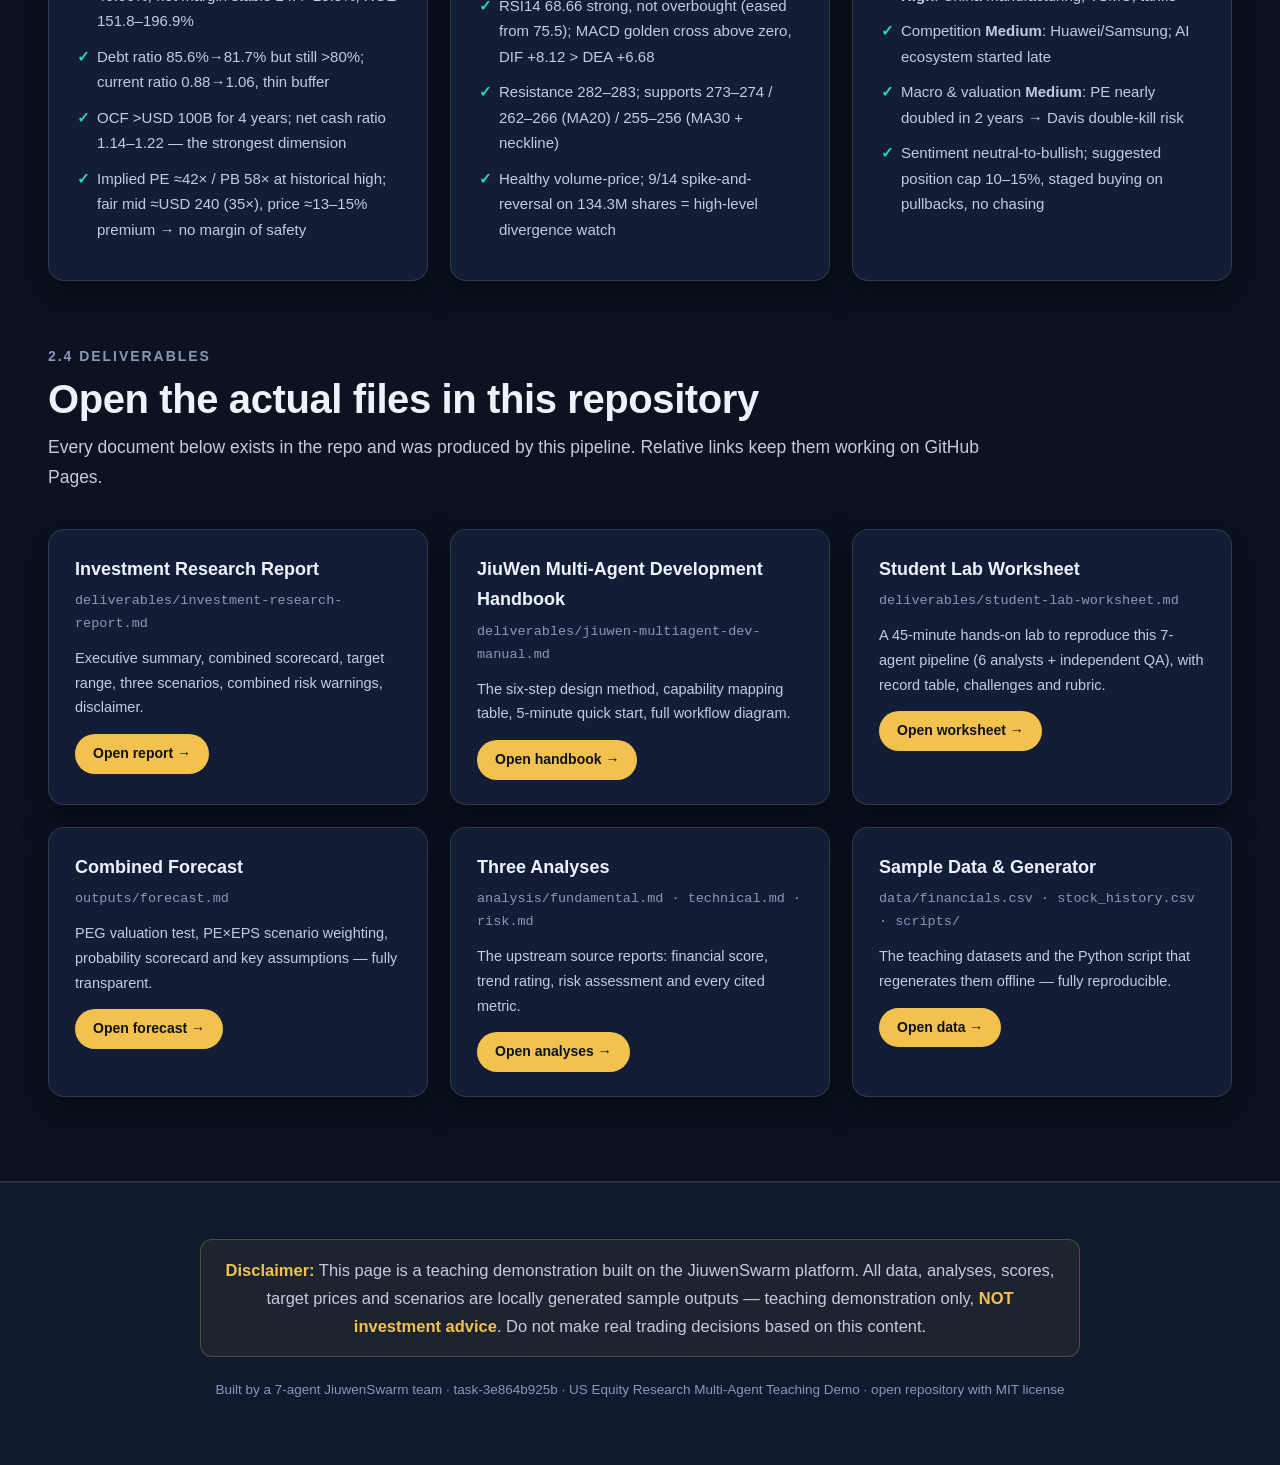
==== commit 219f6e63: "feat: add risk-management positioning note and sensitivity lab" ====
--- a/website/index.html
+++ b/website/index.html
@@ -16,6 +16,7 @@
       <span class="badge ticker">AAPL &middot; Apple</span>
       <span class="badge">Teaching sample data</span>
       <span class="badge">JiuwenSwarm Multi-Agent Demo</span>
+      <span class="badge">IEDA4000H &middot; Risk Management case</span>
     </div>
     <h1>US Equity Research<br>Multi-Agent Teaching Demo</h1>
     <p class="sub">Seven specialized agents, one pipeline: <b>data &rarr; three parallel analyses &rarr; independent QA gate &rarr; combined forecast &rarr; final report</b>. Built and run entirely on the JiuwenSwarm platform.</p>
@@ -54,6 +55,7 @@
       <div class="k">From one-line request to a delivered report</div>
       <h2>The production process, made visible</h2>
       <p>The user asked JiuwenSwarm to &ldquo;analyze a US-listed company, forecast its price, and produce an investment research report &mdash; while learning how to develop multi-agent systems.&rdquo; Below is how the platform turned that into a running pipeline.</p>
+      <p><b>Course positioning:</b> this demo also serves as the <b>Risk Management</b> teaching case for the IEDA4000H theme &mdash; the Risk &amp; Sentiment Analyst outputs a risk checklist, a risk rating and position-sizing advice, while the forecast attaches up/down probabilities with a confidence level, showing that risk output must carry indicators, assumptions, limitations and evidence.</p>
     </div>
 
     <!-- 1.1 Team -->
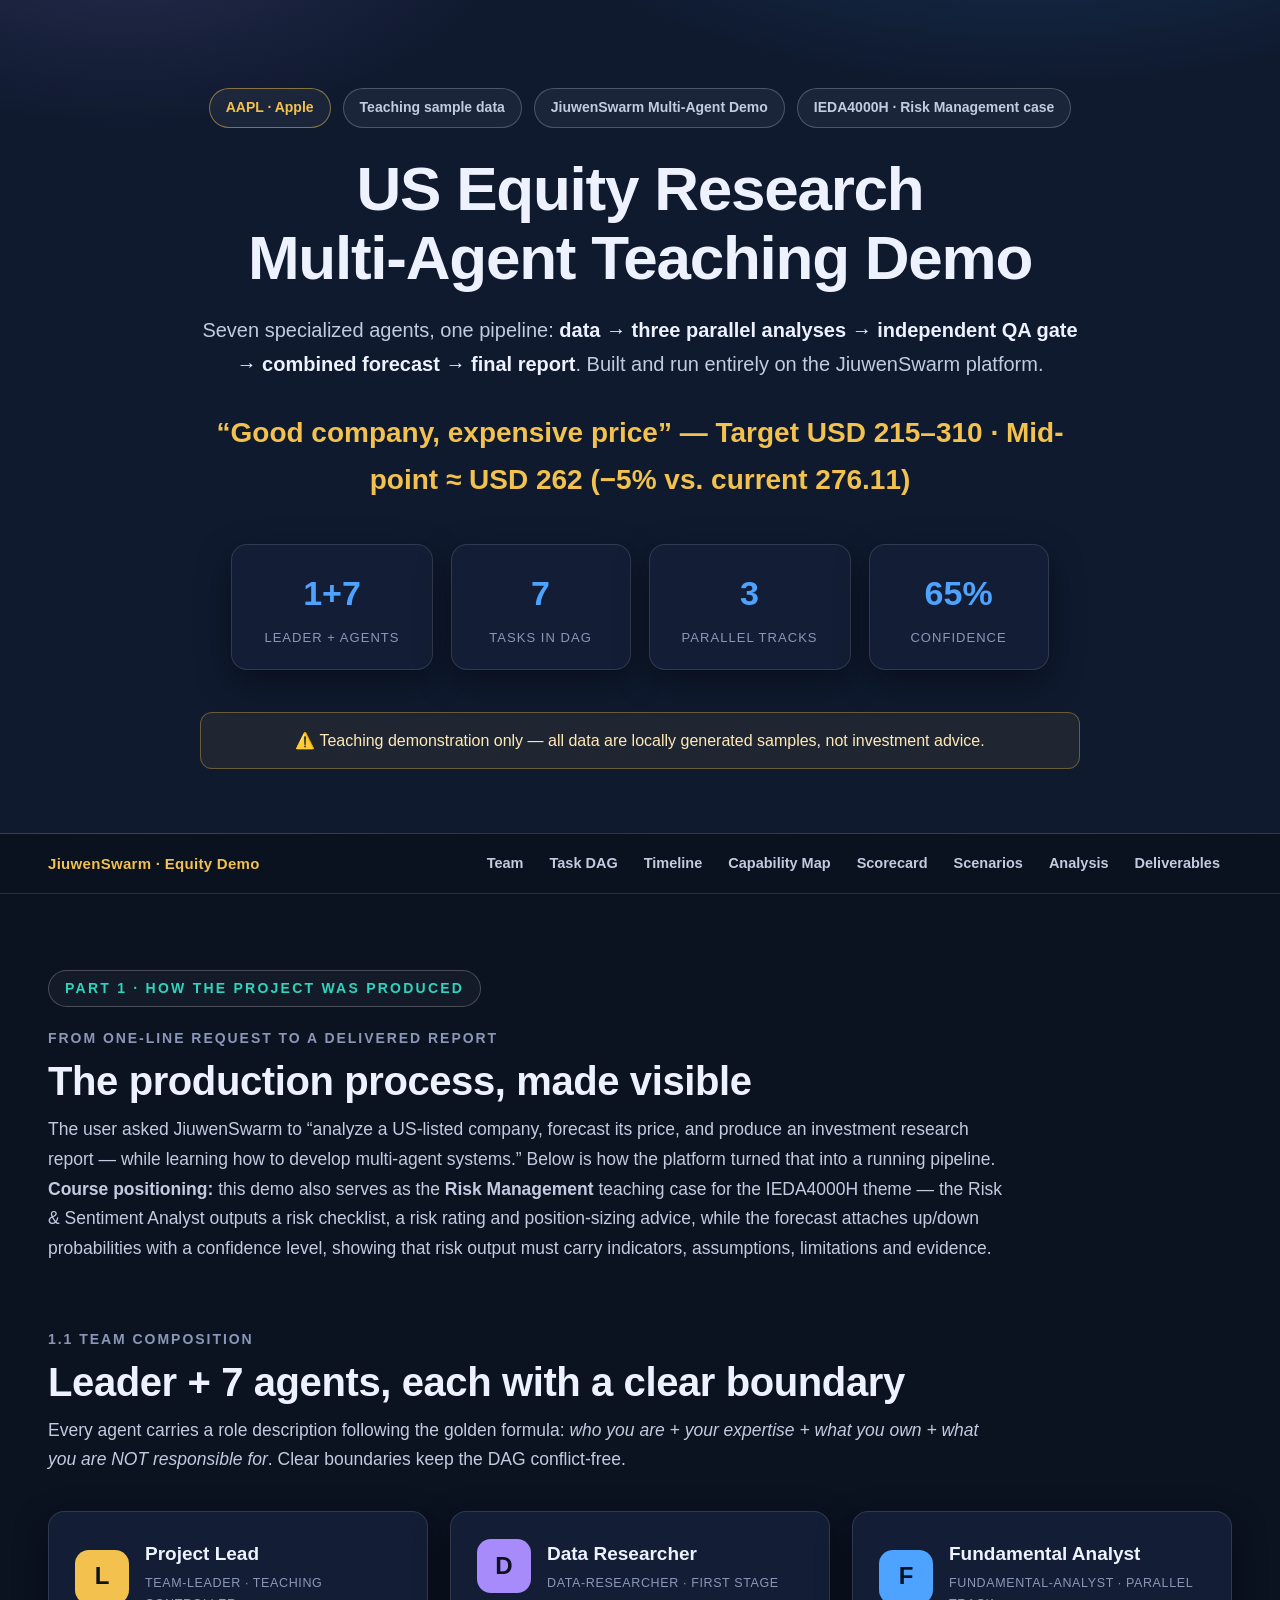
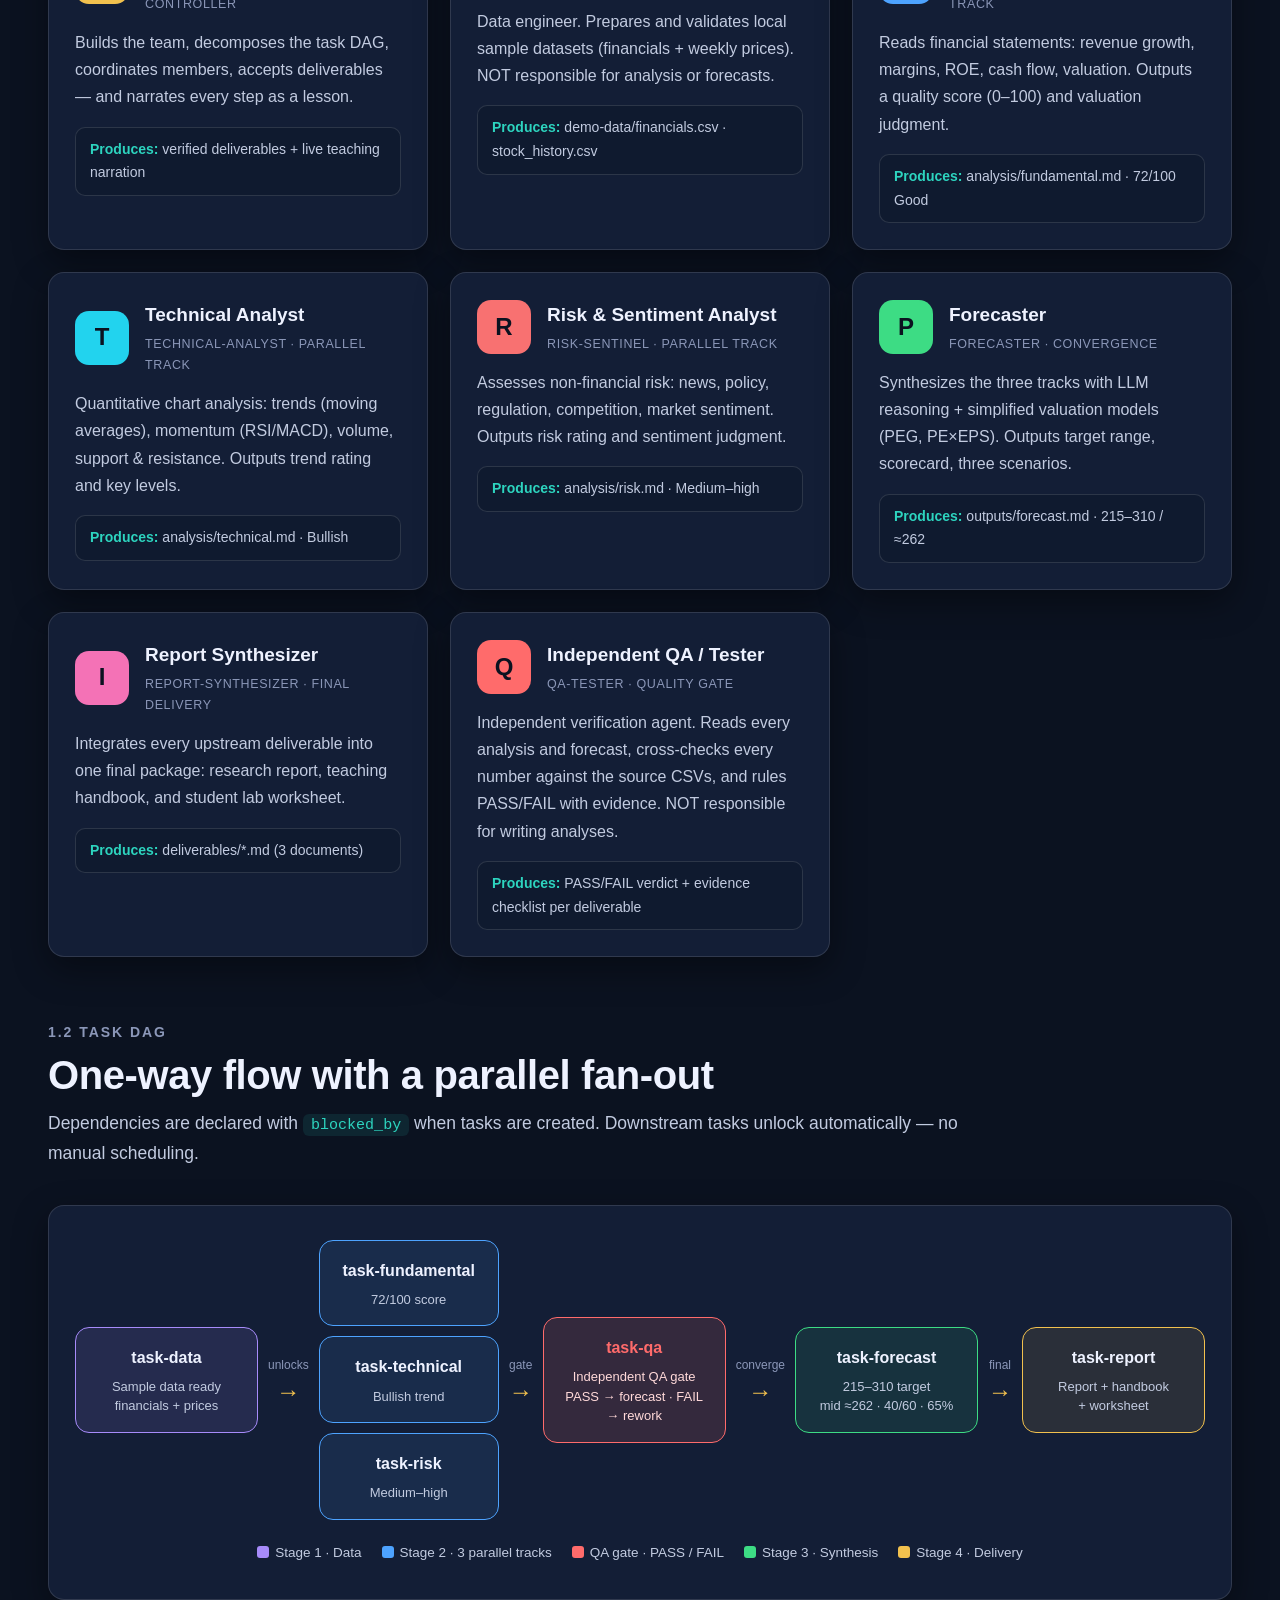
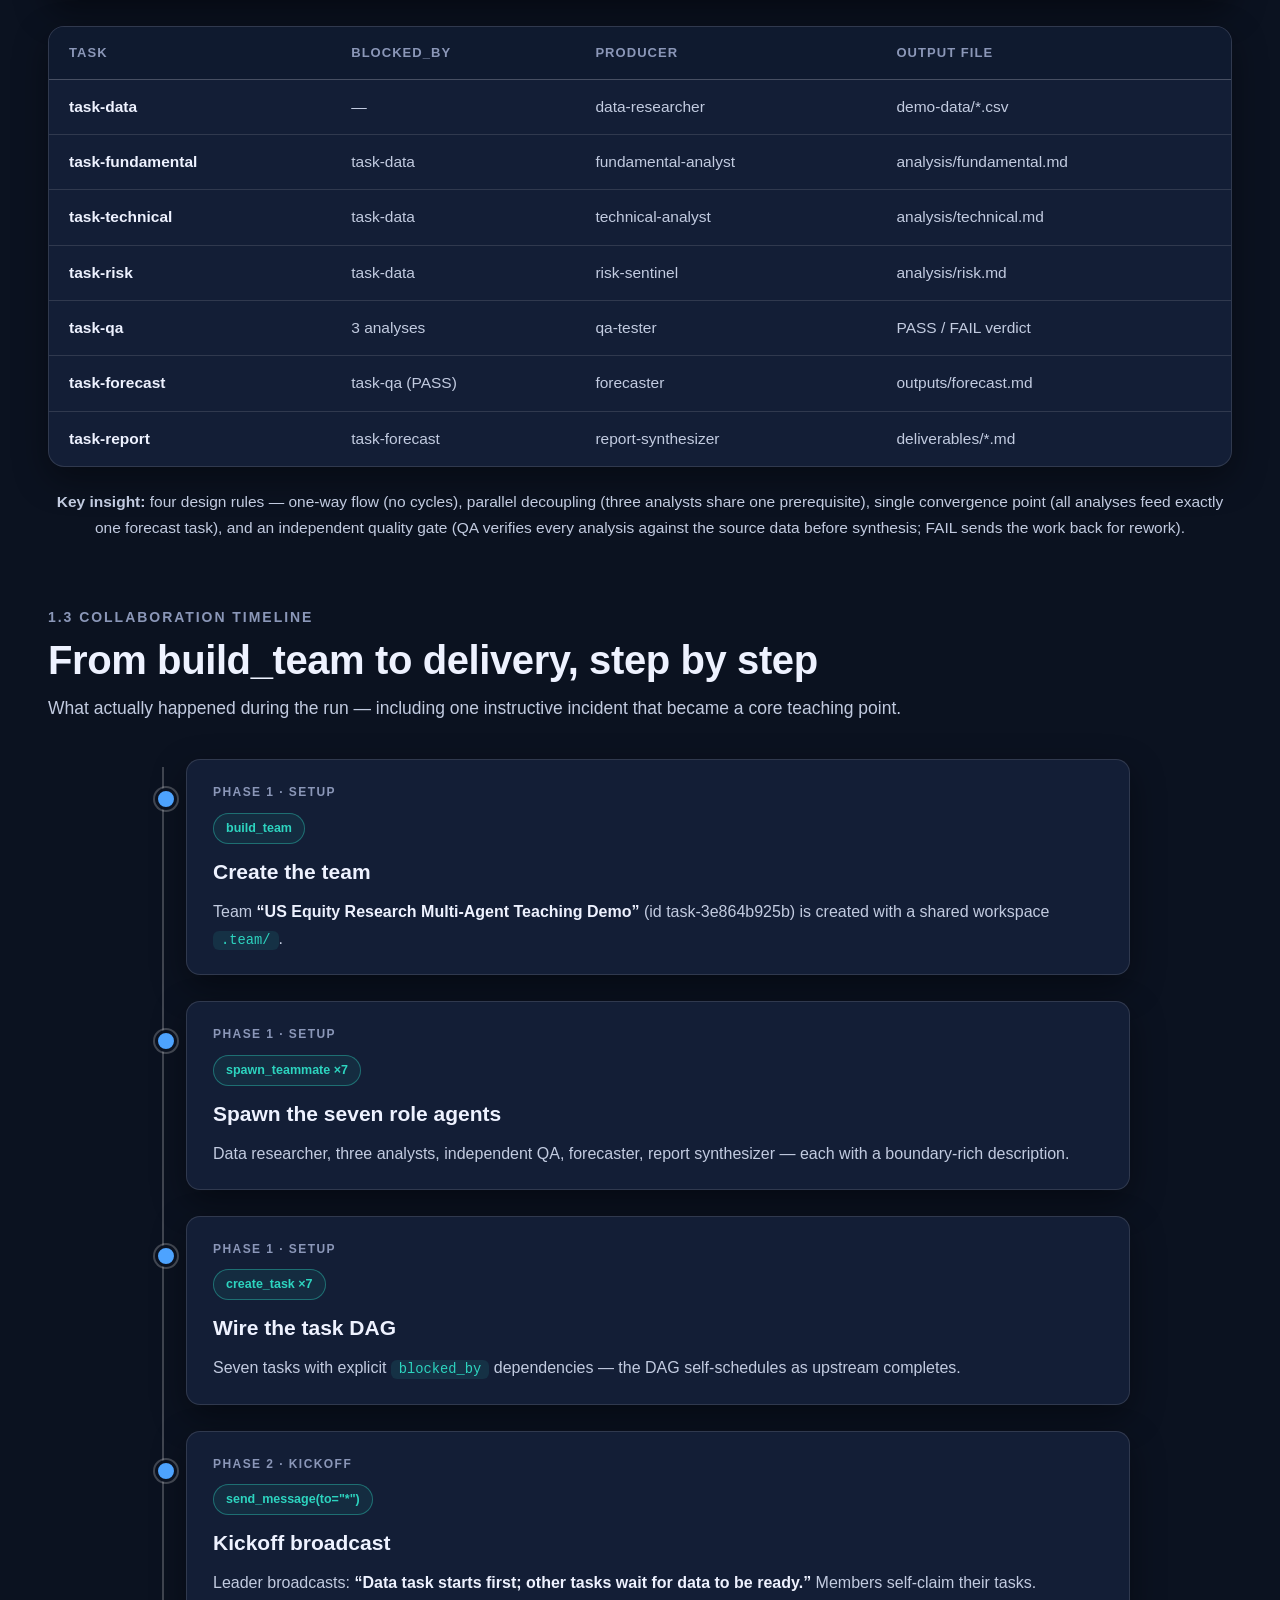
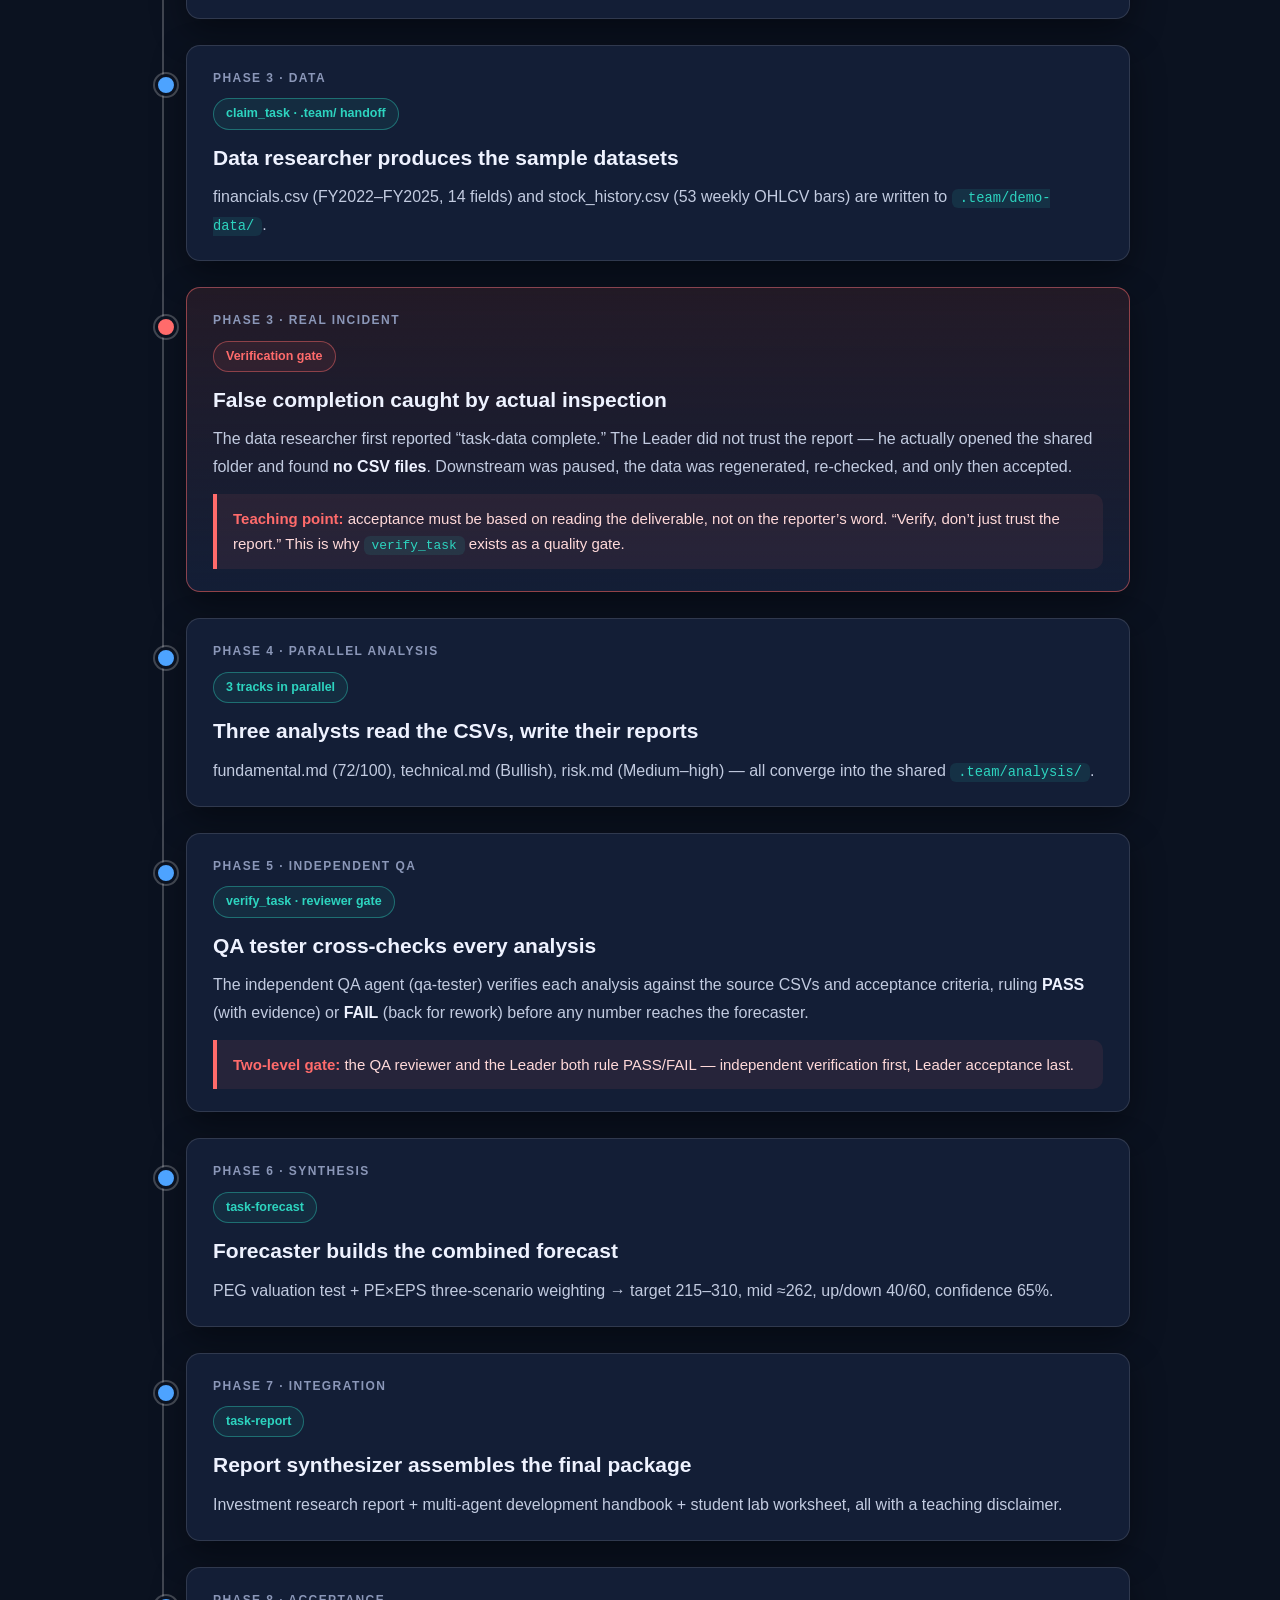
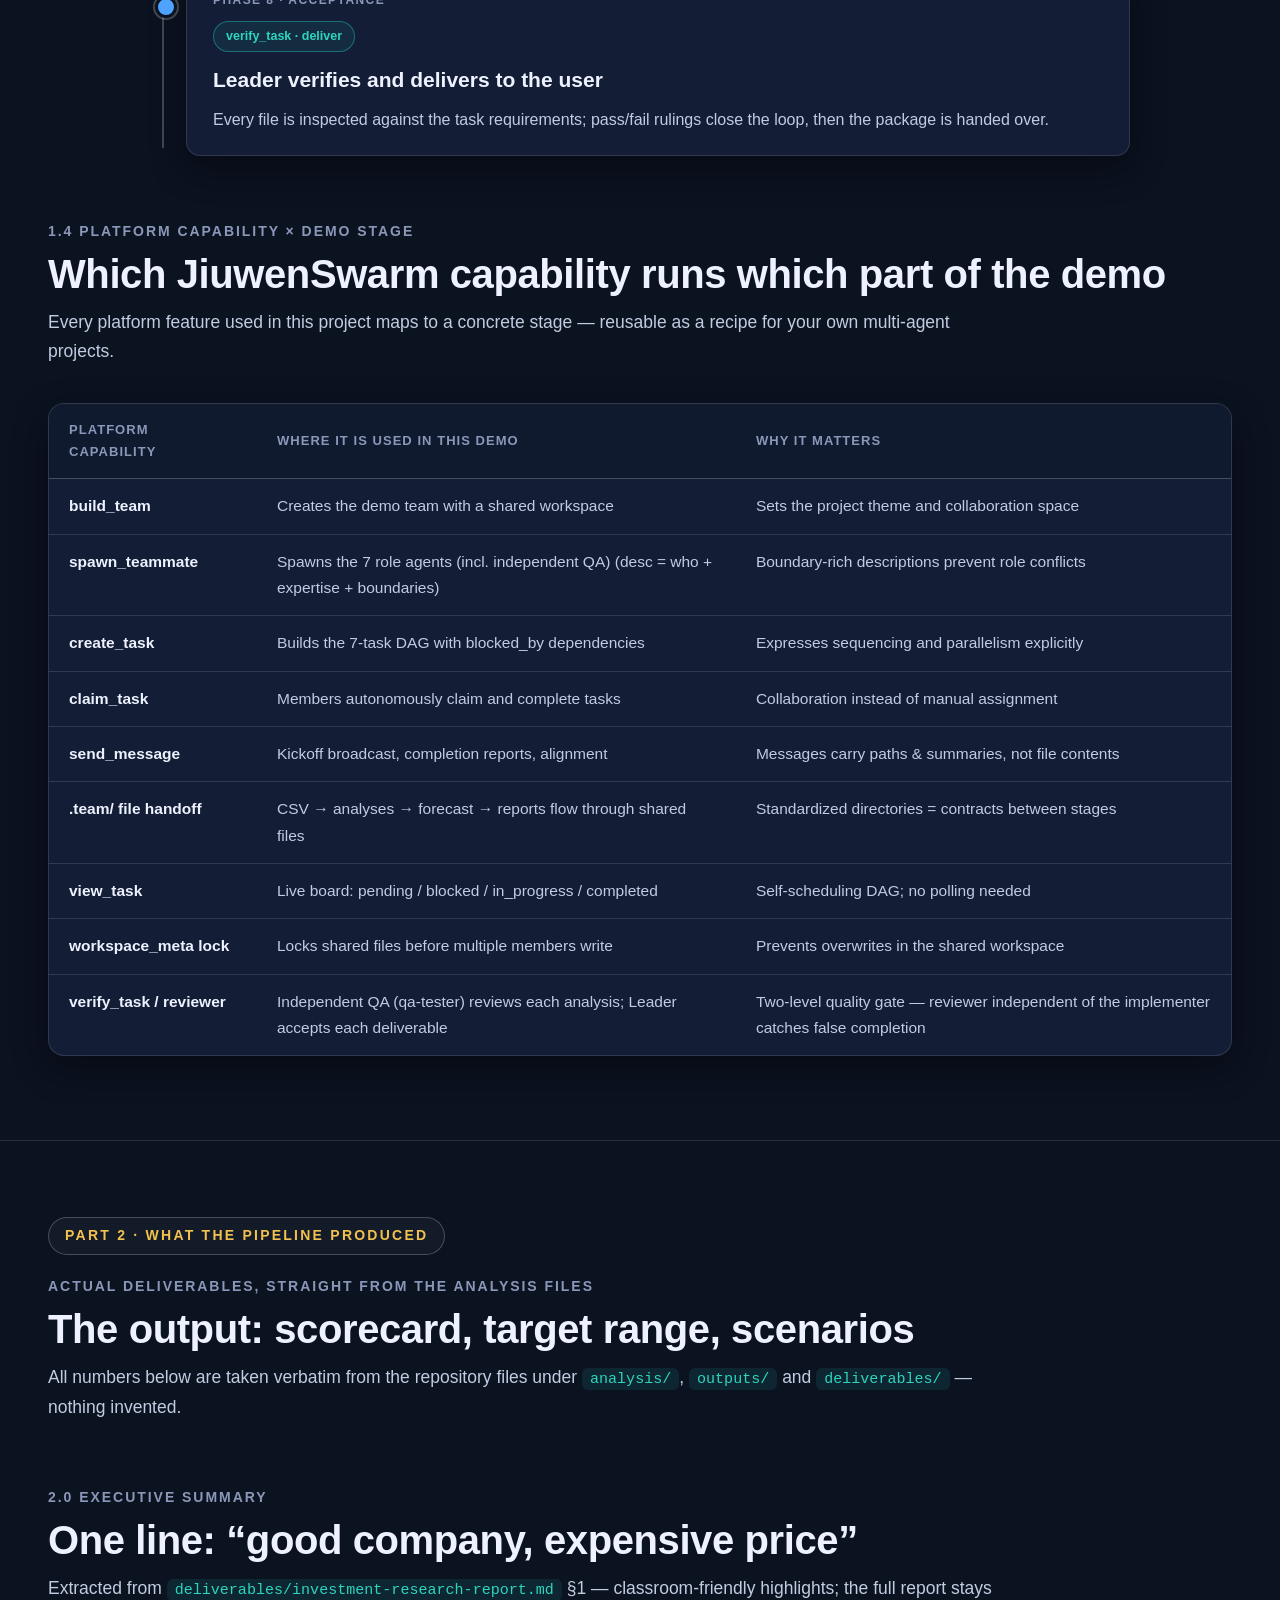
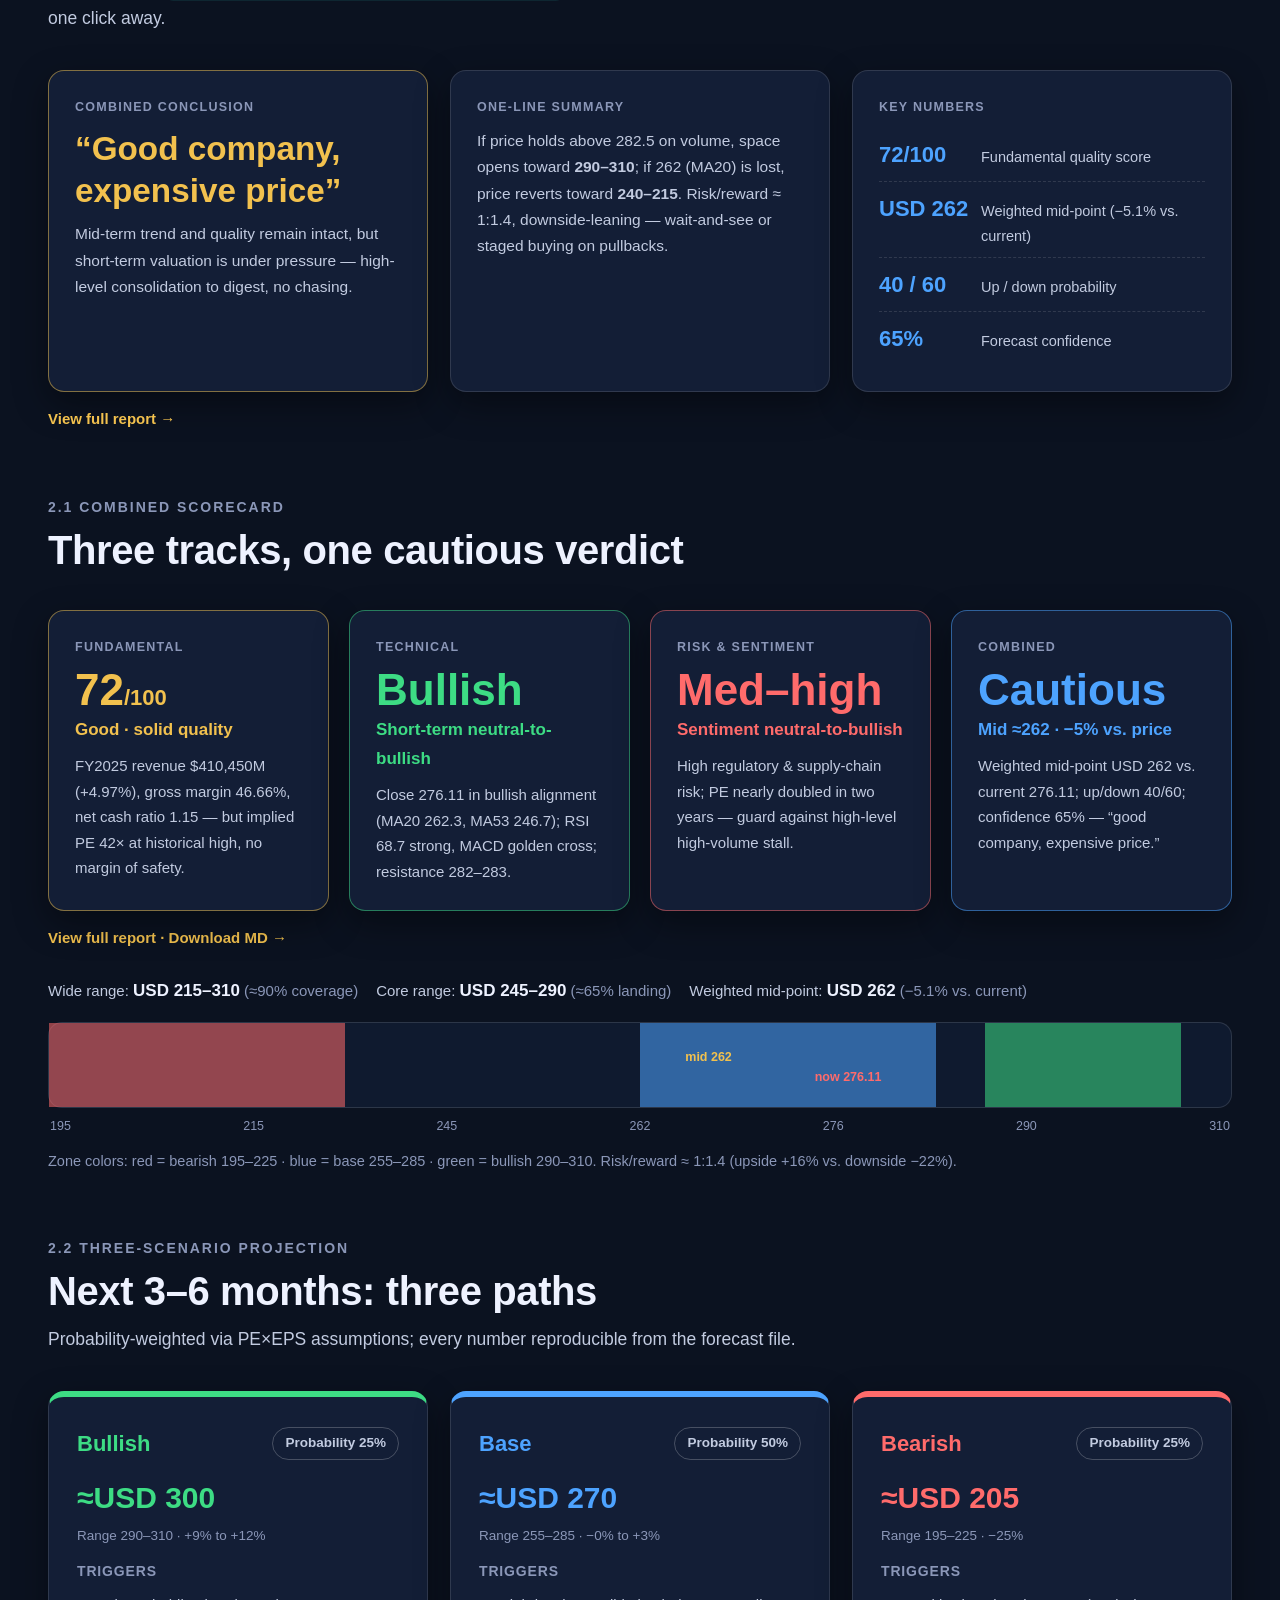
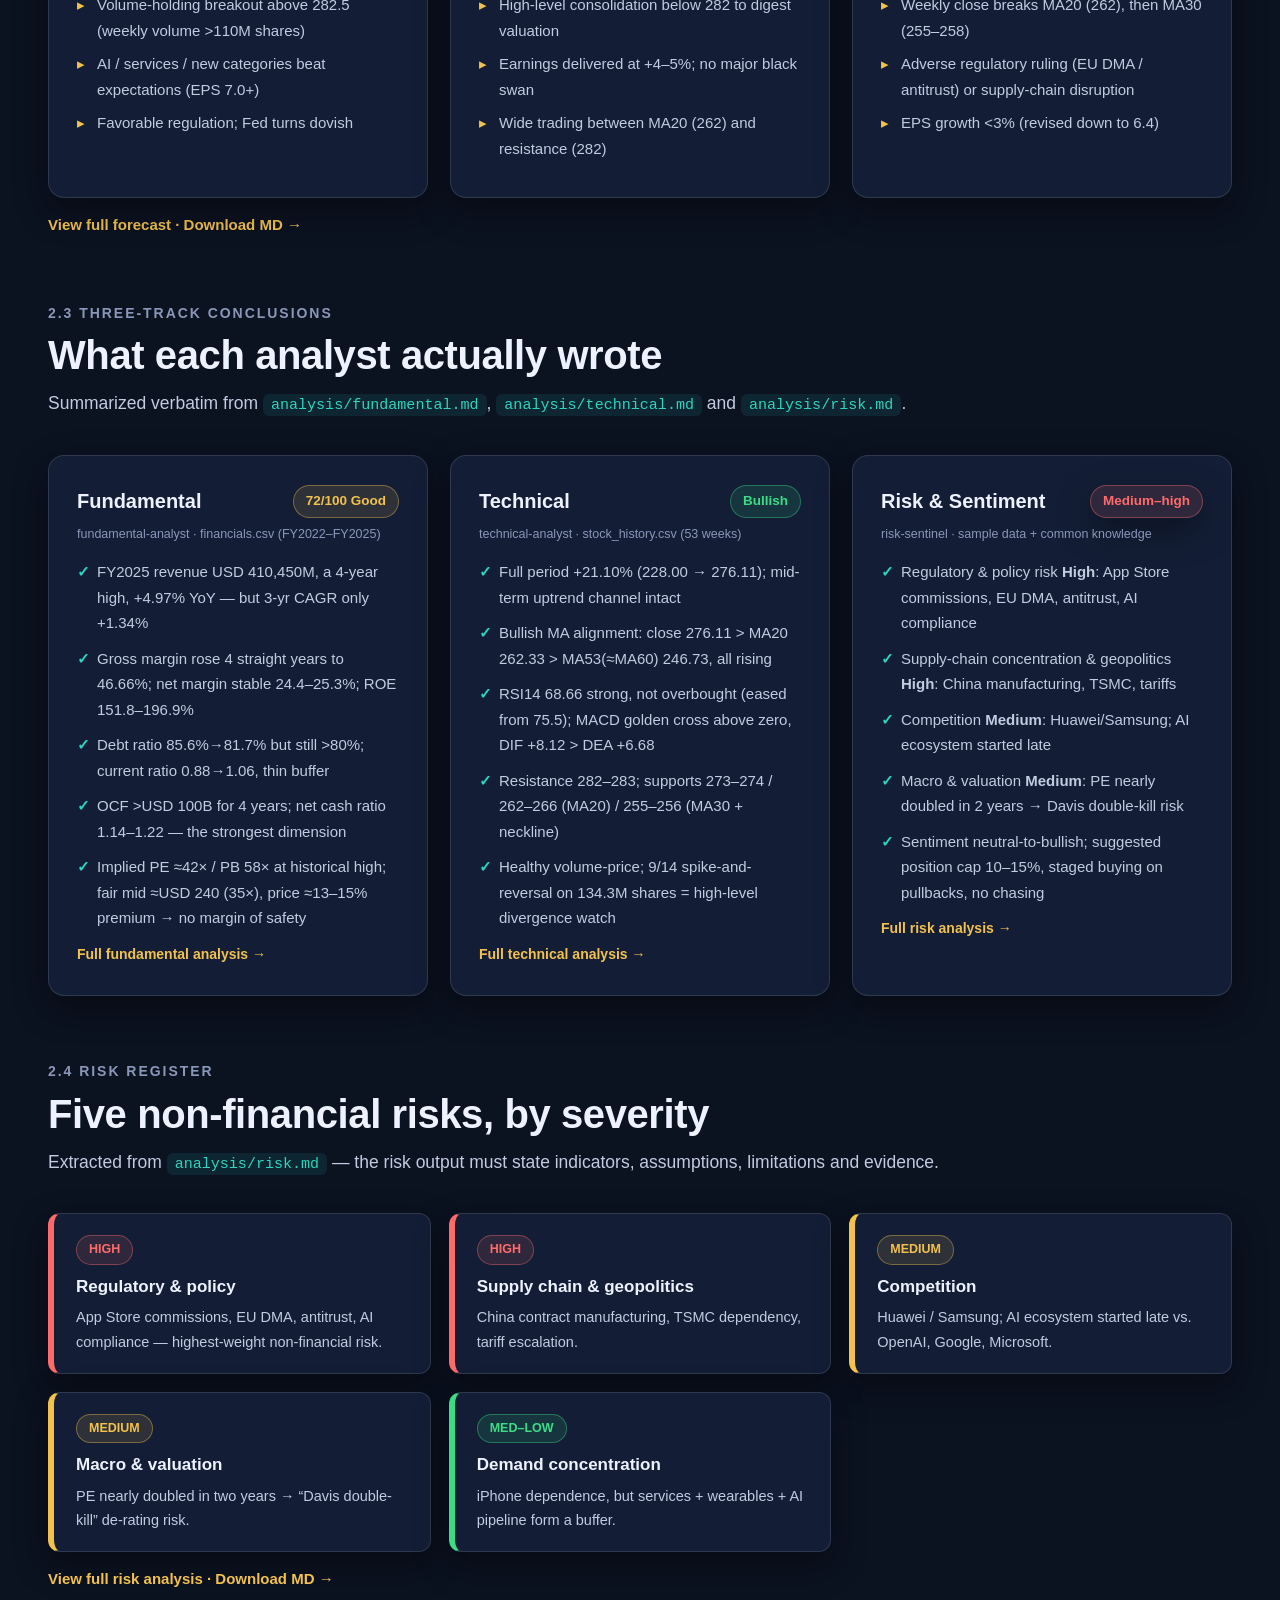
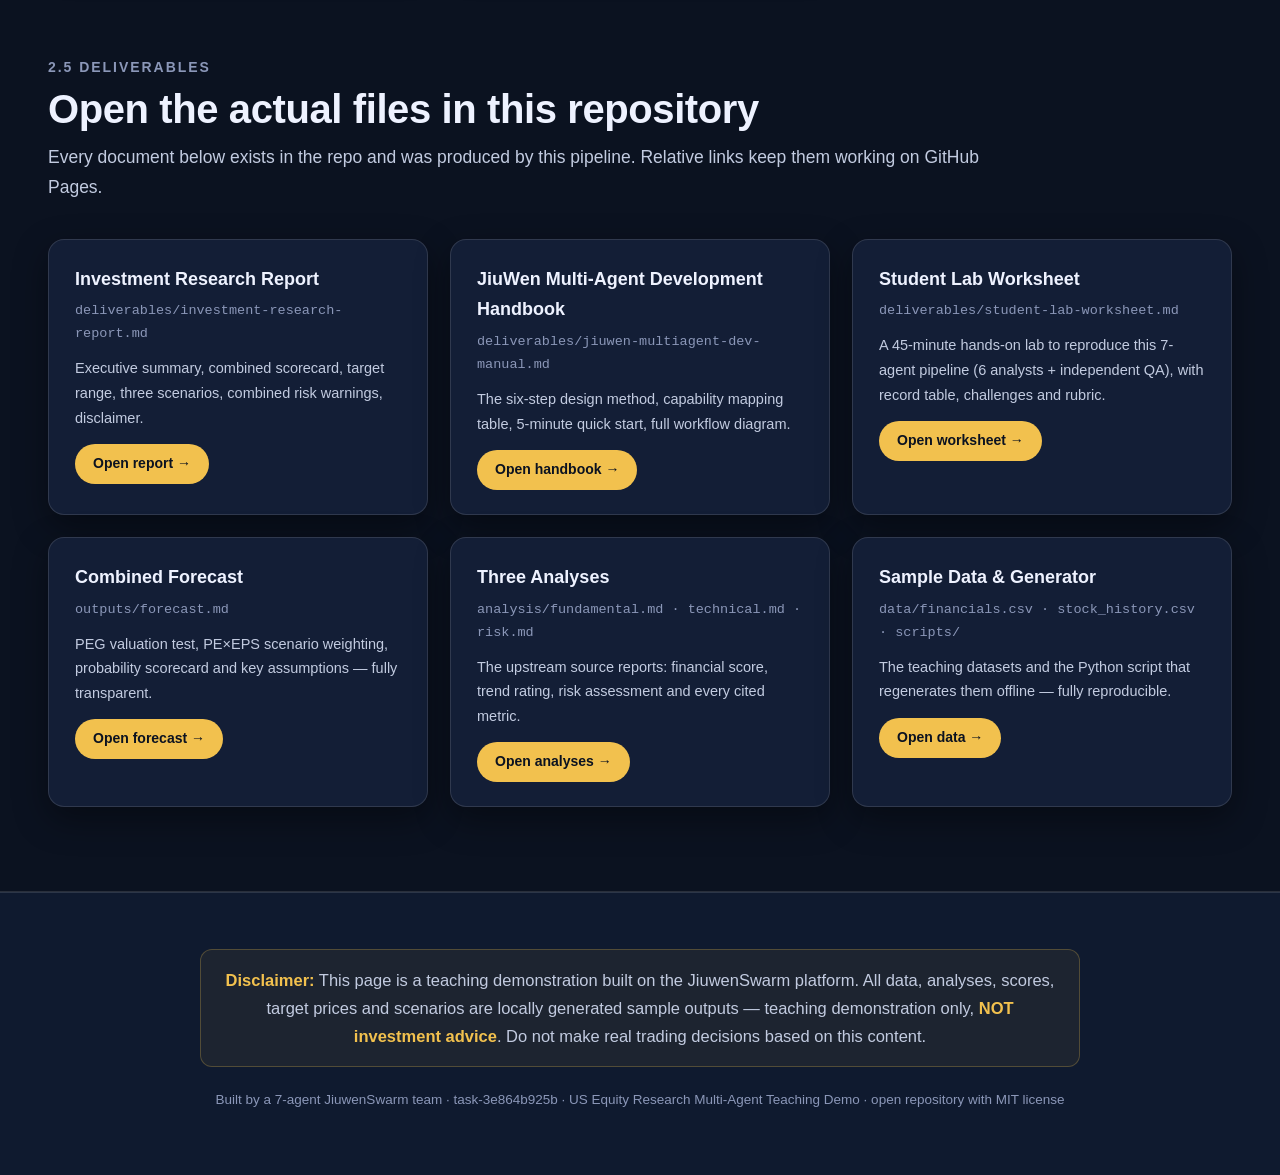
==== commit 962b03f6: "feat: render report highlights directly on showcase website" ====
--- a/website/index.html
+++ b/website/index.html
@@ -285,6 +285,34 @@
       <p>All numbers below are taken verbatim from the repository files under <code>analysis/</code>, <code>outputs/</code> and <code>deliverables/</code> — nothing invented.</p>
     </div>
 
+    <!-- 2.0 Executive summary (rendered from deliverables/investment-research-report.md) -->
+    <div id="exec-summary" class="sec-block">
+      <div class="sec-head">
+        <div class="k">2.0 Executive summary</div>
+        <h2>One line: &ldquo;good company, expensive price&rdquo;</h2>
+        <p>Extracted from <code>deliverables/investment-research-report.md</code> &sect;1 &mdash; classroom-friendly highlights; the full report stays one click away.</p>
+      </div>
+      <div class="exec-grid">
+        <div class="exec-card main">
+          <div class="label">Combined conclusion</div>
+          <div class="big-line">&ldquo;Good company, expensive price&rdquo;</div>
+          <p>Mid-term trend and quality remain intact, but short-term valuation is under pressure &mdash; high-level consolidation to digest, no chasing.</p>
+        </div>
+        <div class="exec-card">
+          <div class="label">One-line summary</div>
+          <p>If price holds above 282.5 on volume, space opens toward <b>290&ndash;310</b>; if 262 (MA20) is lost, price reverts toward <b>240&ndash;215</b>. Risk/reward &asymp; 1:1.4, downside-leaning &mdash; wait-and-see or staged buying on pullbacks.</p>
+        </div>
+        <div class="exec-card">
+          <div class="label">Key numbers</div>
+          <div class="num-row"><span>72/100</span> Fundamental quality score</div>
+          <div class="num-row"><span>USD 262</span> Weighted mid-point (&minus;5.1% vs. current)</div>
+          <div class="num-row"><span>40 / 60</span> Up / down probability</div>
+          <div class="num-row"><span>65%</span> Forecast confidence</div>
+        </div>
+      </div>
+      <p class="src-note"><a href="../deliverables/investment-research-report.md" target="_blank" rel="noopener">View full report &rarr;</a></p>
+    </div>
+
     <!-- 2.1 Scorecard -->
     <div id="scorecard" class="sec-block">
       <div class="sec-head">
@@ -318,6 +346,7 @@
         </div>
       </div>
 
+      <p class="src-note"><a href="../deliverables/investment-research-report.md" target="_blank" rel="noopener">View full report &middot; Download MD &rarr;</a></p>
       <div class="range-card">
         <div class="range-head">
           <div class="item">Wide range: <b>USD 215–310</b> <span style="color:#8b97b8">(≈90% coverage)</span></div>
@@ -386,6 +415,8 @@
       </div>
     </div>
 
+      <p class="src-note"><a href="../outputs/forecast.md" target="_blank" rel="noopener">View full forecast &middot; Download MD &rarr;</a></p>
+
     <!-- 2.3 Summaries -->
     <div id="summaries" class="sec-block">
       <div class="sec-head">
@@ -404,6 +435,7 @@
             <li>OCF >USD 100B for 4 years; net cash ratio 1.14–1.22 — the strongest dimension</li>
             <li>Implied PE ≈42× / PB 58× at historical high; fair mid ≈USD 240 (35×), price ≈13–15% premium → no margin of safety</li>
           </ul>
+          <p class="sum-link"><a href="../analysis/fundamental.md" target="_blank" rel="noopener">Full fundamental analysis &rarr;</a></p>
         </div>
         <div class="sum">
           <div class="s-head"><span class="s-name">Technical</span><span class="s-score tech">Bullish</span></div>
@@ -415,6 +447,7 @@
             <li>Resistance 282–283; supports 273–274 / 262–266 (MA20) / 255–256 (MA30 + neckline)</li>
             <li>Healthy volume-price; 9/14 spike-and-reversal on 134.3M shares = high-level divergence watch</li>
           </ul>
+          <p class="sum-link"><a href="../analysis/technical.md" target="_blank" rel="noopener">Full technical analysis &rarr;</a></p>
         </div>
         <div class="sum">
           <div class="s-head"><span class="s-name">Risk & Sentiment</span><span class="s-score risk">Medium–high</span></div>
@@ -426,14 +459,32 @@
             <li>Macro & valuation <b>Medium</b>: PE nearly doubled in 2 years → Davis double-kill risk</li>
             <li>Sentiment neutral-to-bullish; suggested position cap 10–15%, staged buying on pullbacks, no chasing</li>
           </ul>
-        </div>
-      </div>
-    </div>
-
-    <!-- 2.4 Deliverables -->
+          <p class="sum-link"><a href="../analysis/risk.md" target="_blank" rel="noopener">Full risk analysis &rarr;</a></p>
+        </div>
+      </div>
+    </div>
+
+    <!-- 2.4 Risk register (rendered from analysis/risk.md) -->
+    <div id="risk-register" class="sec-block">
+      <div class="sec-head">
+        <div class="k">2.4 Risk register</div>
+        <h2>Five non-financial risks, by severity</h2>
+        <p>Extracted from <code>analysis/risk.md</code> &mdash; the risk output must state indicators, assumptions, limitations and evidence.</p>
+      </div>
+      <div class="risk-grid">
+        <div class="risk high"><span class="lv">HIGH</span><div class="rt">Regulatory &amp; policy</div><div class="rd">App Store commissions, EU DMA, antitrust, AI compliance &mdash; highest-weight non-financial risk.</div></div>
+        <div class="risk high"><span class="lv">HIGH</span><div class="rt">Supply chain &amp; geopolitics</div><div class="rd">China contract manufacturing, TSMC dependency, tariff escalation.</div></div>
+        <div class="risk med"><span class="lv">MEDIUM</span><div class="rt">Competition</div><div class="rd">Huawei / Samsung; AI ecosystem started late vs. OpenAI, Google, Microsoft.</div></div>
+        <div class="risk med"><span class="lv">MEDIUM</span><div class="rt">Macro &amp; valuation</div><div class="rd">PE nearly doubled in two years &rarr; &ldquo;Davis double-kill&rdquo; de-rating risk.</div></div>
+        <div class="risk low"><span class="lv">MED&ndash;LOW</span><div class="rt">Demand concentration</div><div class="rd">iPhone dependence, but services + wearables + AI pipeline form a buffer.</div></div>
+      </div>
+      <p class="src-note"><a href="../analysis/risk.md" target="_blank" rel="noopener">View full risk analysis &middot; Download MD &rarr;</a></p>
+    </div>
+
+    <!-- 2.5 Deliverables -->
     <div id="deliverables" class="sec-block">
       <div class="sec-head">
-        <div class="k">2.4 Deliverables</div>
+        <div class="k">2.5 Deliverables</div>
         <h2>Open the actual files in this repository</h2>
         <p>Every document below exists in the repo and was produced by this pipeline. Relative links keep them working on GitHub Pages.</p>
       </div>
--- a/website/style.css
+++ b/website/style.css
@@ -196,3 +196,32 @@
 }
 /* ---------- Print ---------- */
 @media print{nav{display:none}body{background:#fff;color:#111}.hero,.note-banner{background:#fff}}
+/* ---------- Highlights: executive summary ---------- */
+.exec-grid{display:grid;grid-template-columns:repeat(auto-fit,minmax(300px,1fr));gap:22px;margin-bottom:8px}
+.exec-card{background:var(--card);border:1px solid var(--line);border-radius:var(--radius);padding:26px;box-shadow:var(--shadow)}
+.exec-card.main{border-color:rgba(242,193,78,.5)}
+.exec-card .label{font-size:12.5px;font-weight:800;letter-spacing:.1em;text-transform:uppercase;color:var(--muted);margin-bottom:10px}
+.exec-card .big-line{font-size:clamp(24px,2.6vw,34px);font-weight:800;color:var(--gold);margin-bottom:10px;line-height:1.25}
+.exec-card p{color:var(--txt2);font-size:15.5px}
+.num-row{display:flex;align-items:baseline;gap:10px;padding:8px 0;border-bottom:1px dashed var(--line)}
+.num-row:last-child{border-bottom:none}
+.num-row span{font-size:22px;font-weight:800;color:var(--blue);min-width:92px}
+.num-row{color:var(--txt2);font-size:14.5px}
+.src-note{margin-top:14px;font-size:15px;color:var(--txt2)}
+.src-note a{font-weight:700;color:var(--gold)}
+/* ---------- Highlights: risk register ---------- */
+.risk-grid{display:grid;grid-template-columns:repeat(auto-fit,minmax(300px,1fr));gap:18px}
+.risk{background:var(--card);border:1px solid var(--line);border-left:6px solid var(--blue);border-radius:12px;padding:18px 22px;box-shadow:var(--shadow)}
+.risk.high{border-left-color:var(--red)}
+.risk.med{border-left-color:var(--gold)}
+.risk.low{border-left-color:var(--green)}
+.risk .lv{display:inline-block;font-size:12.5px;font-weight:800;padding:3px 12px;border-radius:999px;margin-bottom:8px}
+.risk.high .lv{color:var(--red);background:rgba(255,107,107,.12);border:1px solid rgba(255,107,107,.4)}
+.risk.med .lv{color:var(--gold);background:rgba(242,193,78,.12);border:1px solid rgba(242,193,78,.4)}
+.risk.low .lv{color:var(--green);background:rgba(61,220,132,.12);border:1px solid rgba(61,220,132,.4)}
+.risk .rt{font-size:17px;font-weight:800;margin-bottom:4px}
+.risk .rd{font-size:14.5px;color:var(--txt2)}
+.sum-link{margin-top:12px;font-size:14px;font-weight:700}
+.sum-link a{color:var(--gold)}
+/* ---------- Highlights: score bar in scorecard ---------- */
+.bar i.gold{background:var(--gold)}
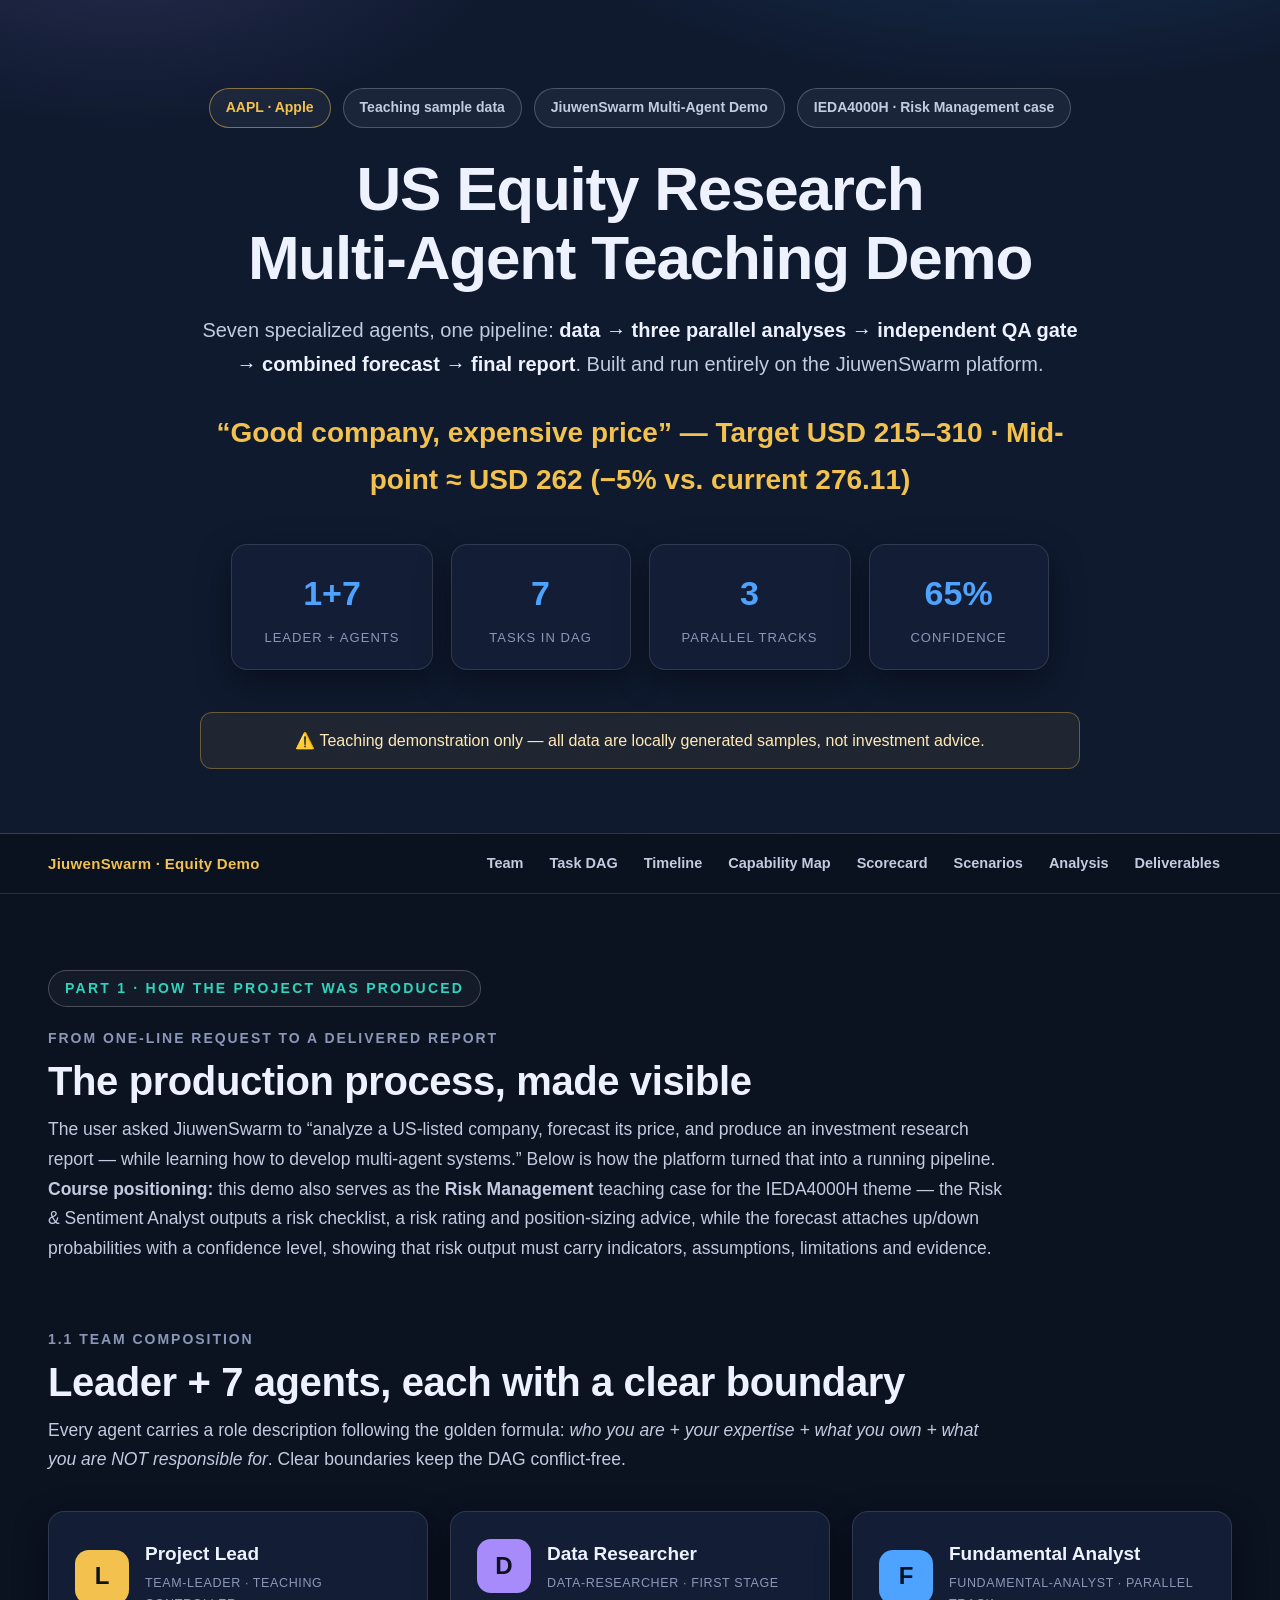
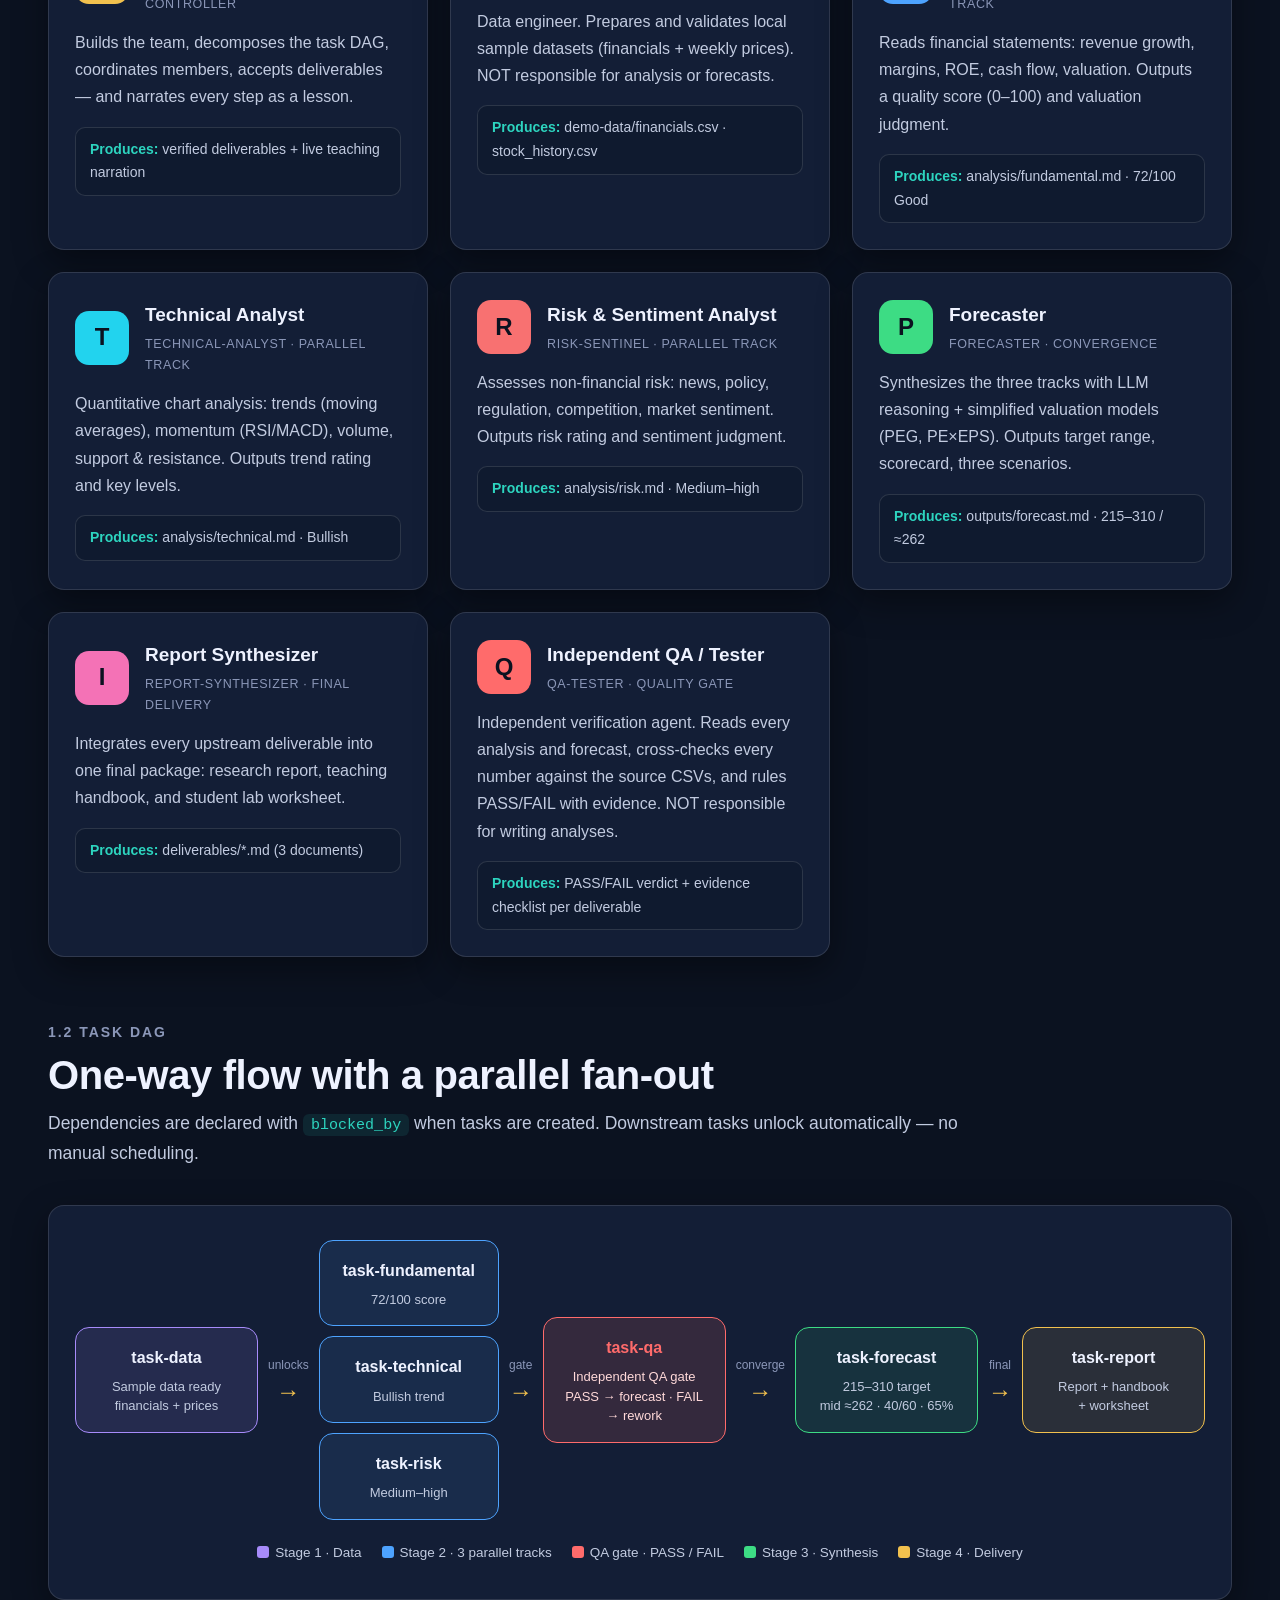
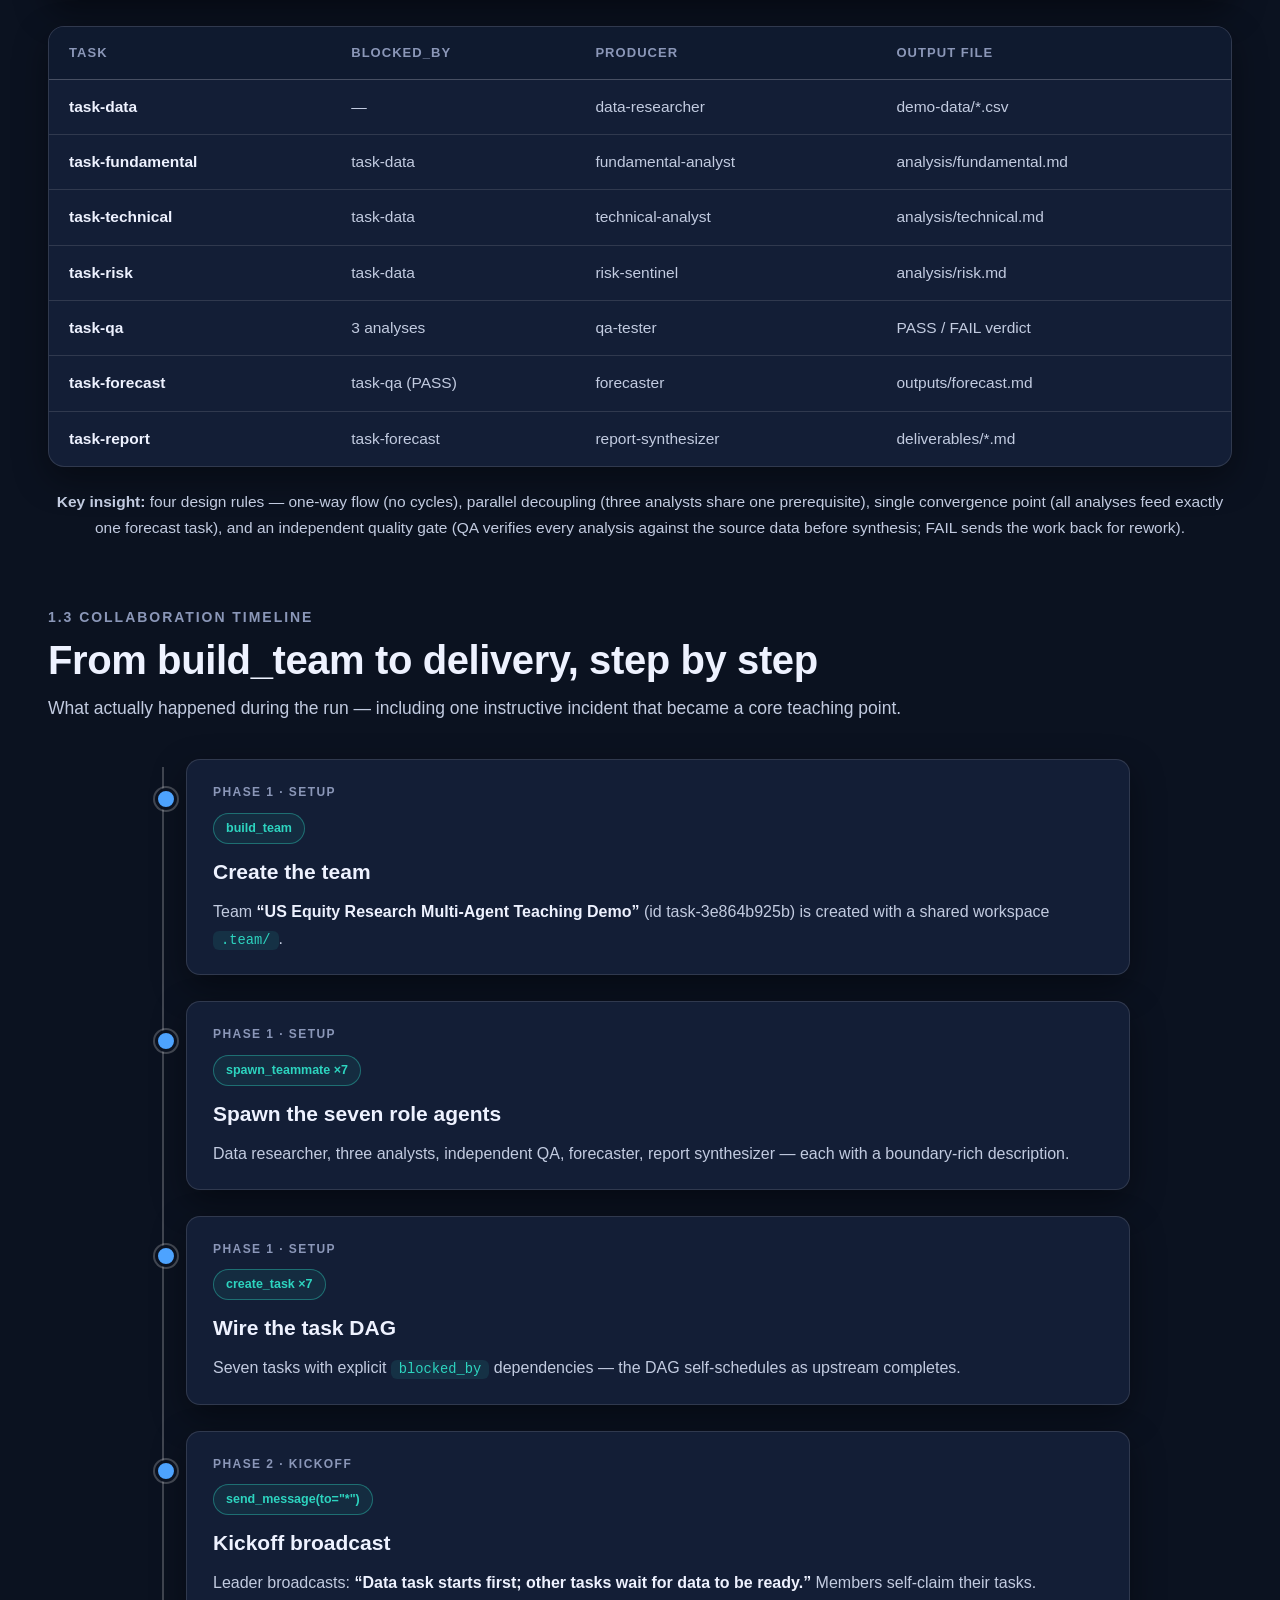
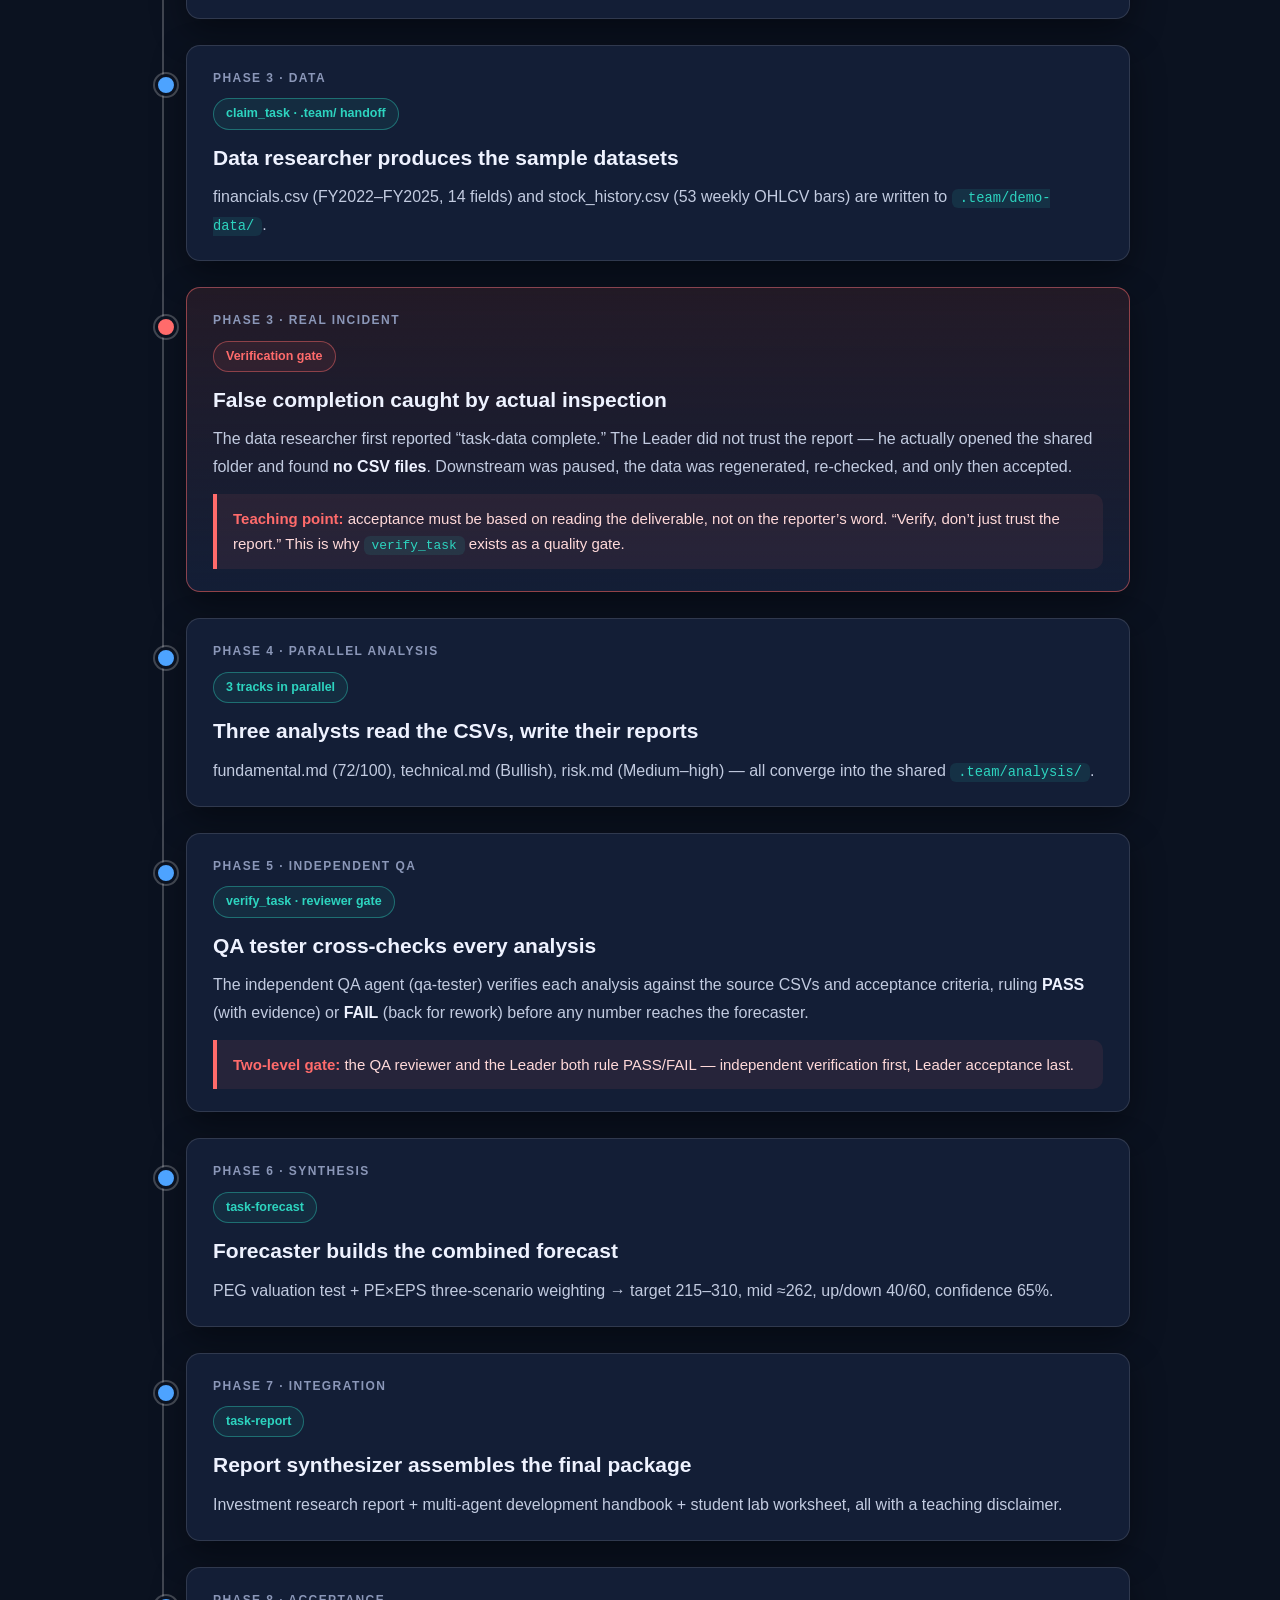
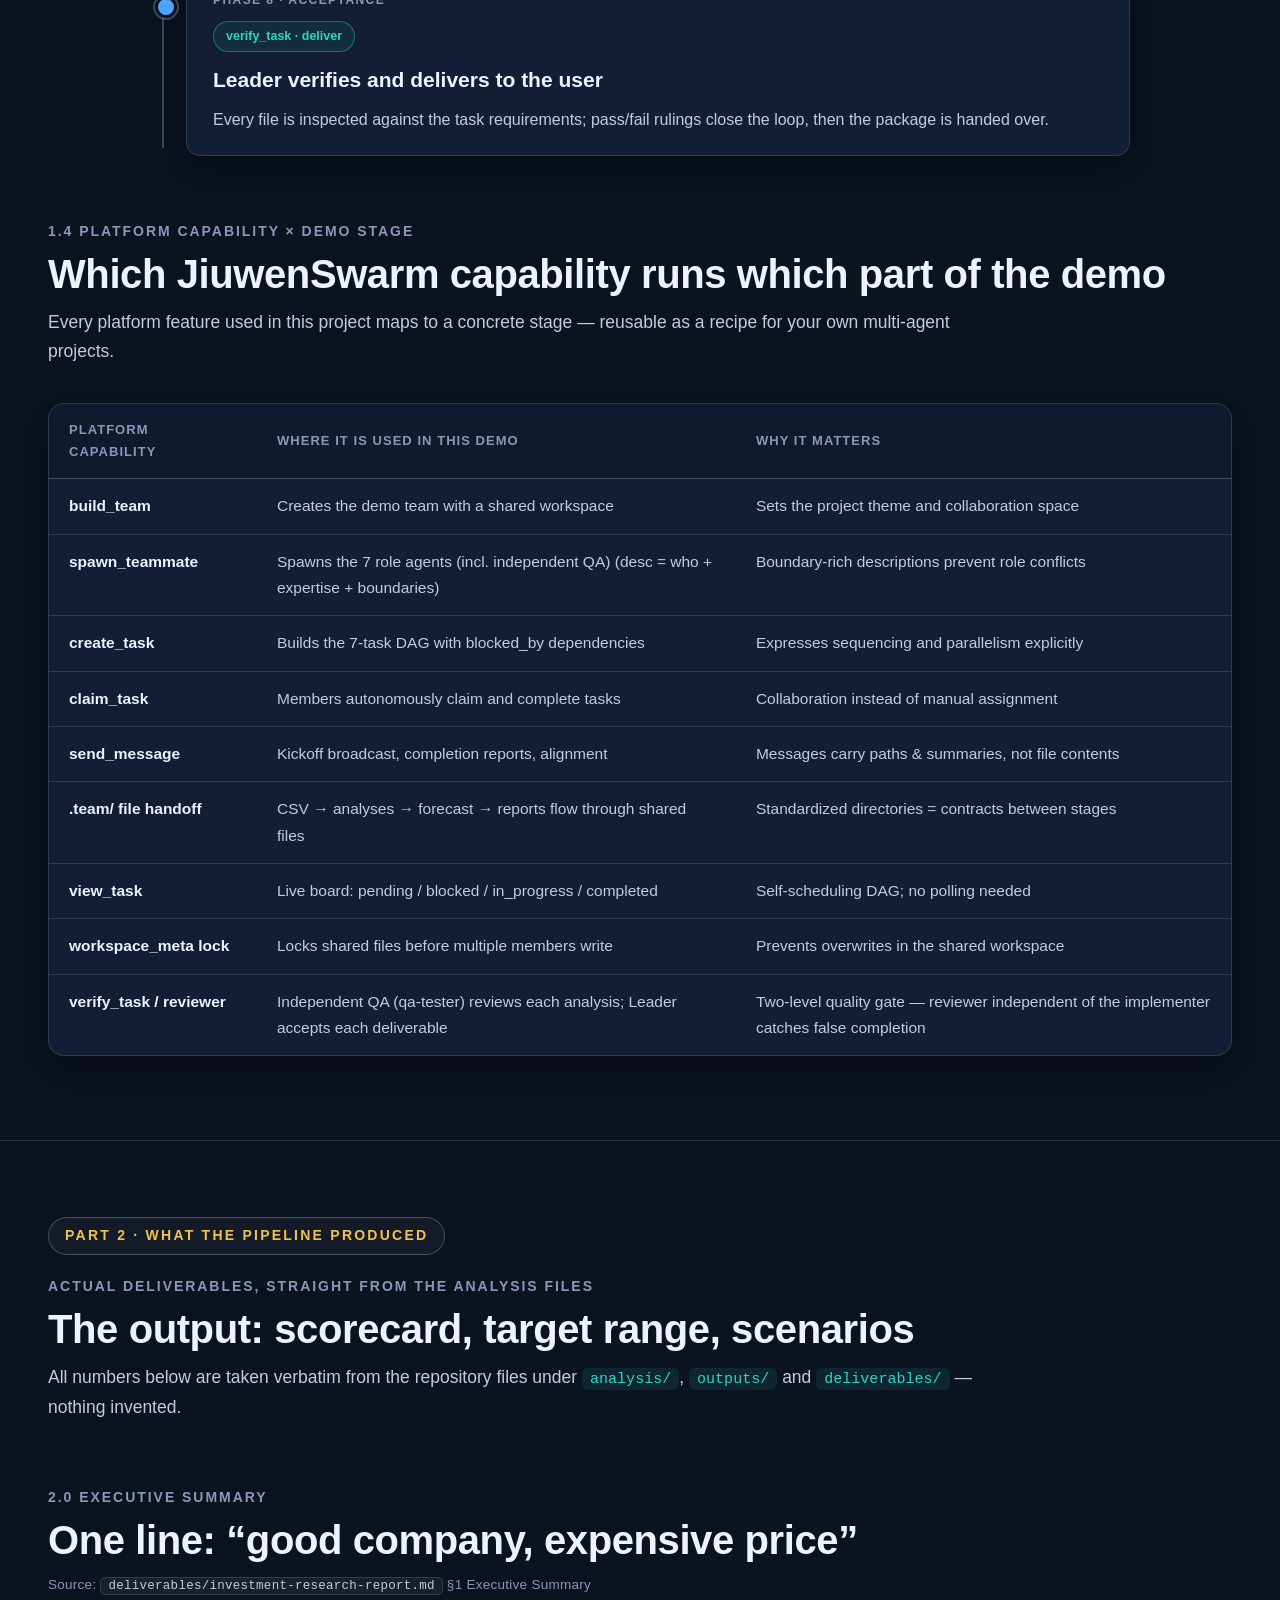
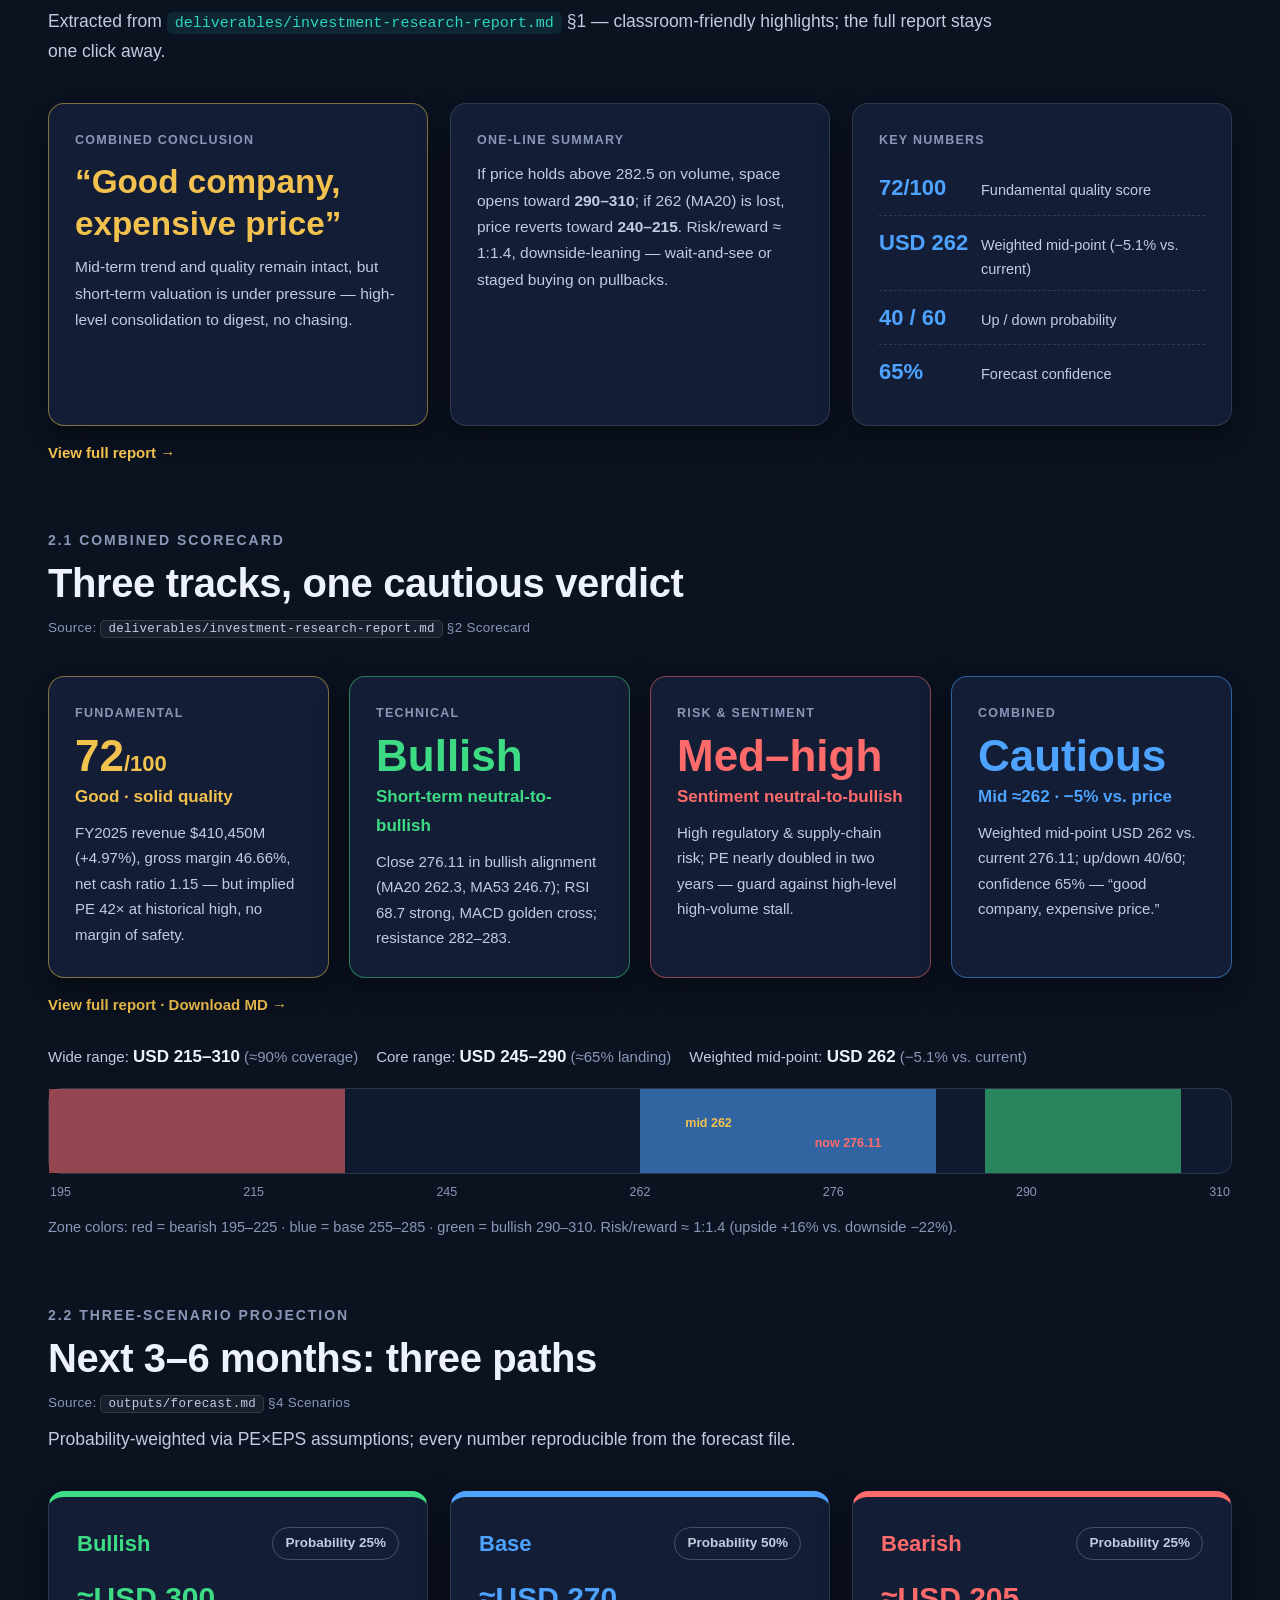
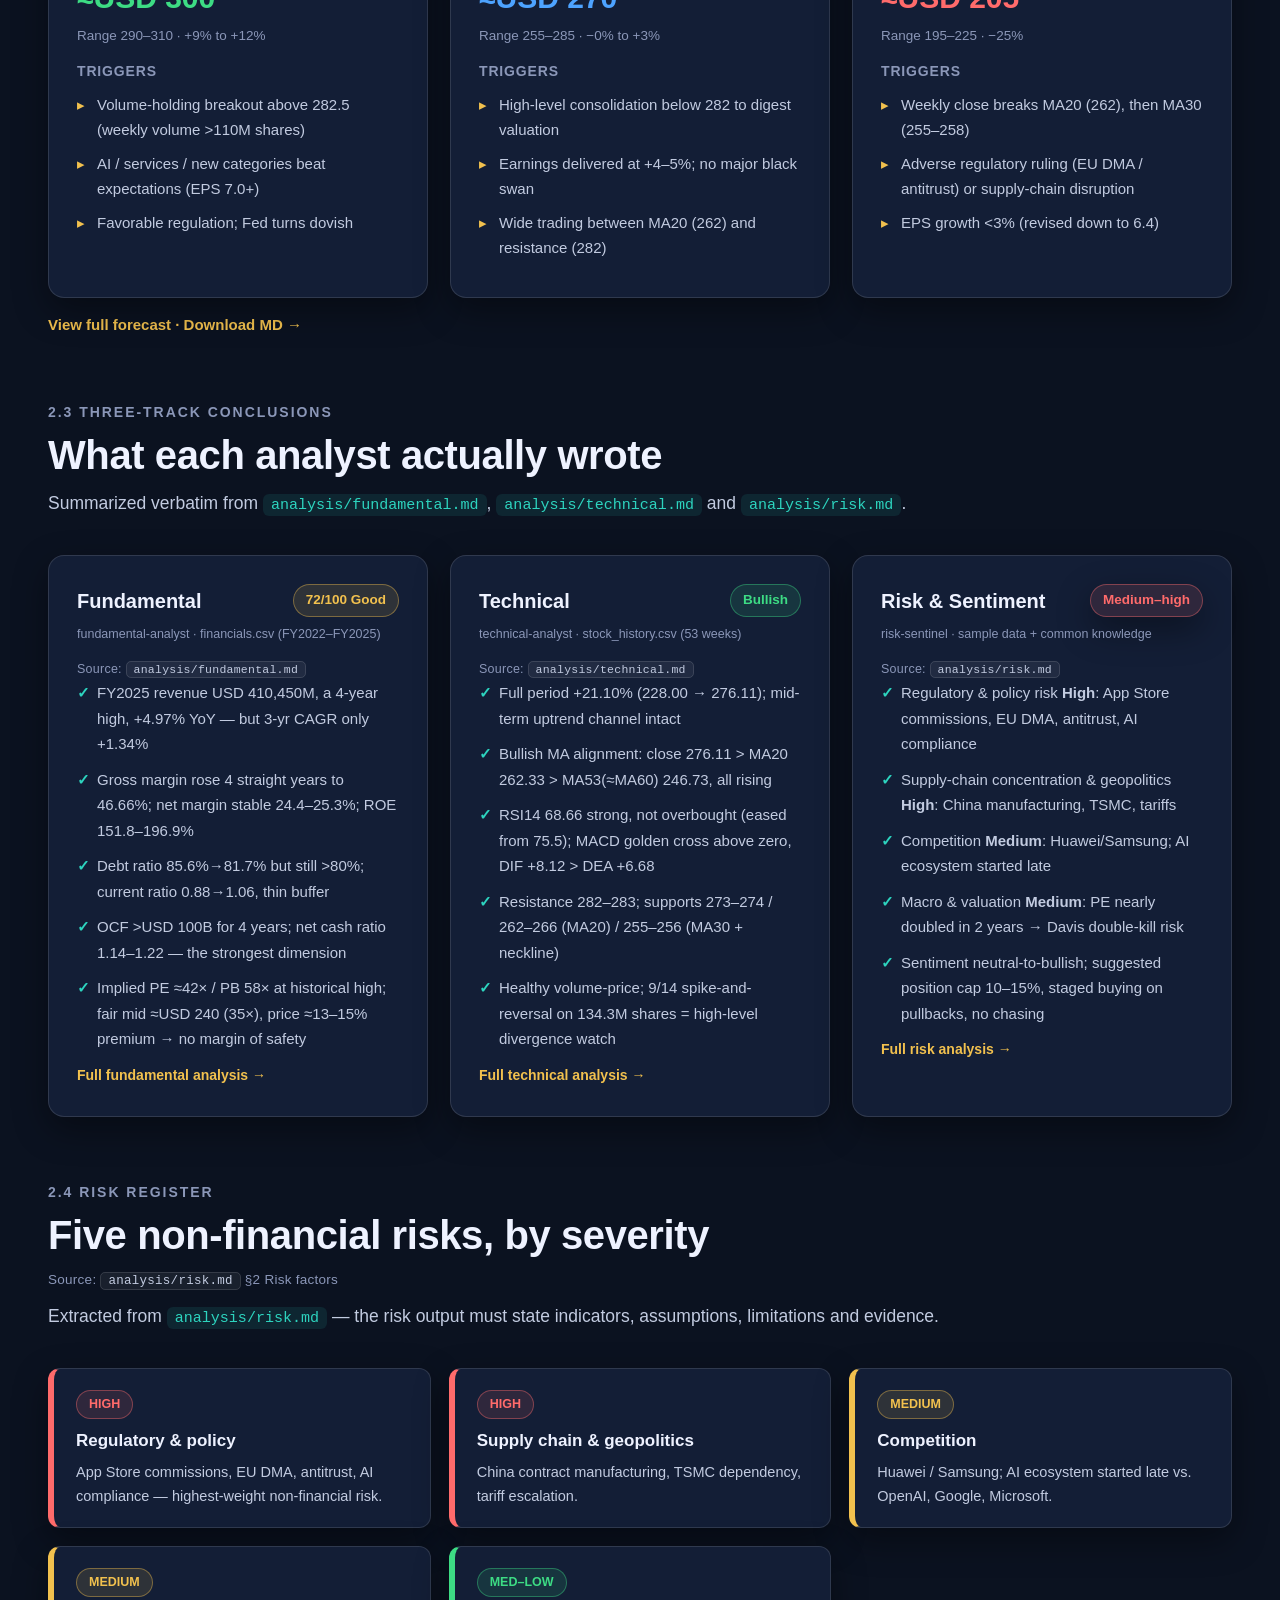
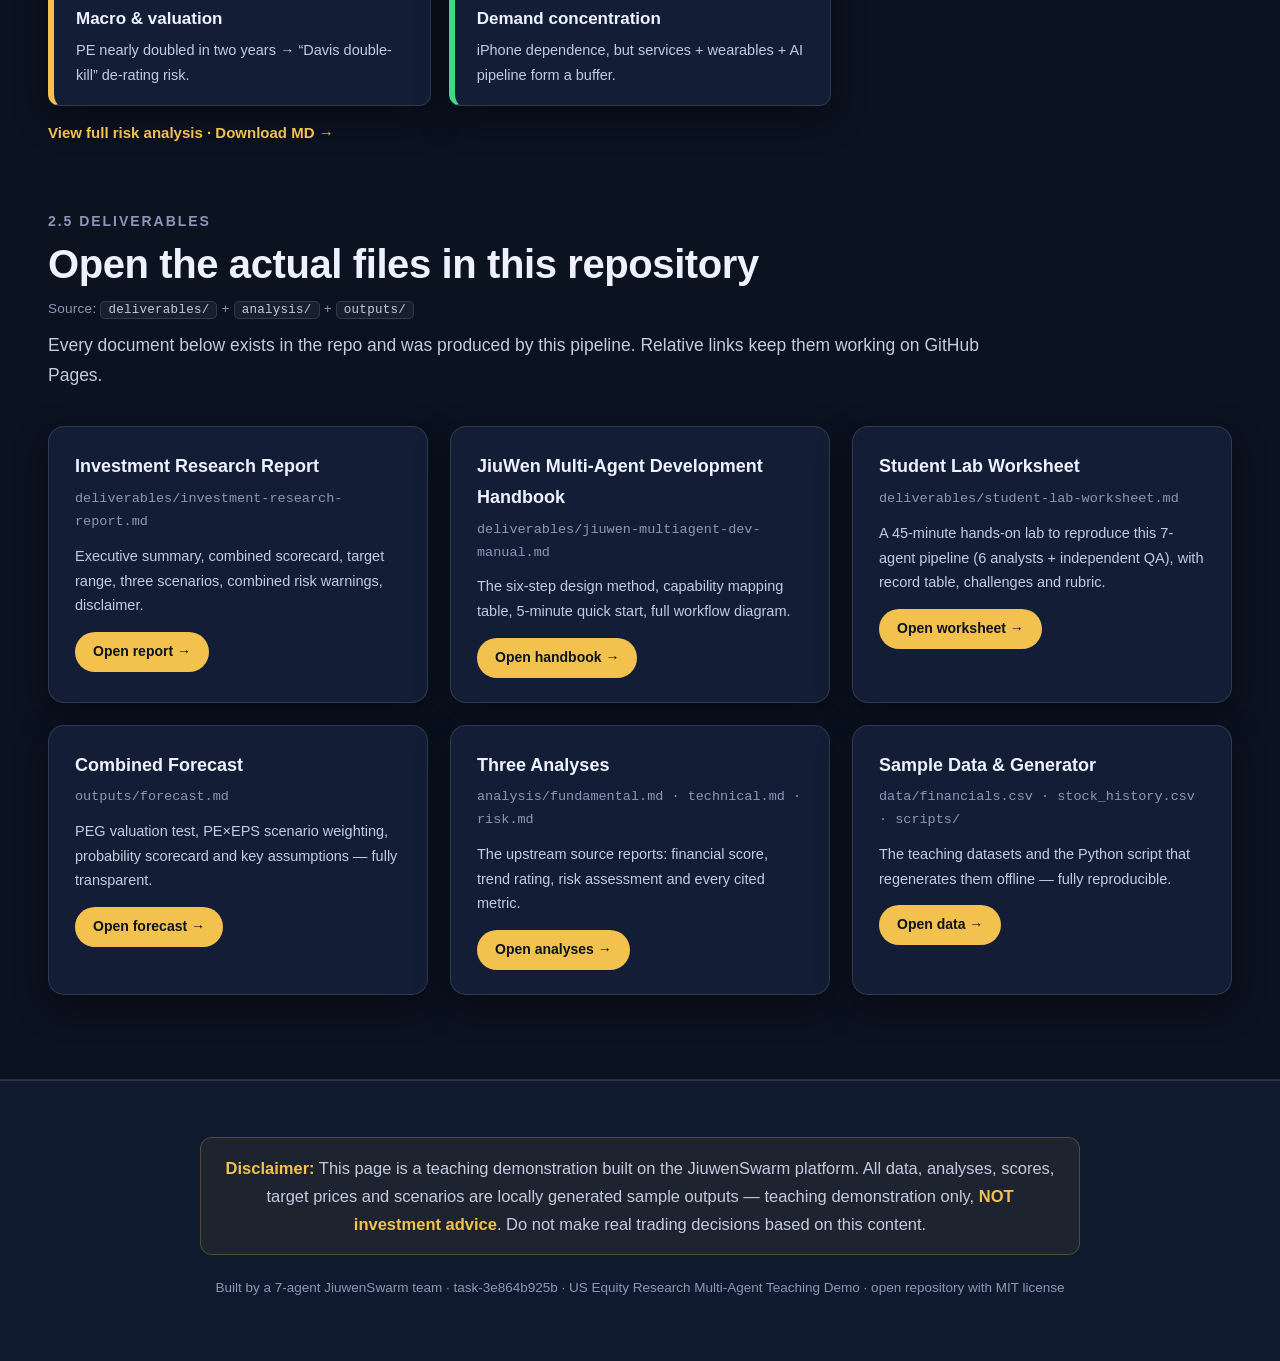
==== commit 55ea1912: "feat: add source annotations to showcase sections" ====
--- a/website/index.html
+++ b/website/index.html
@@ -290,6 +290,7 @@
       <div class="sec-head">
         <div class="k">2.0 Executive summary</div>
         <h2>One line: &ldquo;good company, expensive price&rdquo;</h2>
+        <div class="src-tag">Source: <code>deliverables/investment-research-report.md</code> &sect;1 Executive Summary</div>
         <p>Extracted from <code>deliverables/investment-research-report.md</code> &sect;1 &mdash; classroom-friendly highlights; the full report stays one click away.</p>
       </div>
       <div class="exec-grid">
@@ -318,6 +319,7 @@
       <div class="sec-head">
         <div class="k">2.1 Combined scorecard</div>
         <h2>Three tracks, one cautious verdict</h2>
+        <div class="src-tag">Source: <code>deliverables/investment-research-report.md</code> &sect;2 Scorecard</div>
       </div>
       <div class="cards4">
         <div class="scard gold">
@@ -376,6 +378,7 @@
       <div class="sec-head">
         <div class="k">2.2 Three-scenario projection</div>
         <h2>Next 3–6 months: three paths</h2>
+        <div class="src-tag">Source: <code>outputs/forecast.md</code> &sect;4 Scenarios</div>
         <p>Probability-weighted via PE×EPS assumptions; every number reproducible from the forecast file.</p>
       </div>
       <div class="scen-grid">
@@ -428,6 +431,7 @@
         <div class="sum">
           <div class="s-head"><span class="s-name">Fundamental</span><span class="s-score fund">72/100 Good</span></div>
           <div class="s-src">fundamental-analyst · financials.csv (FY2022–FY2025)</div>
+          <div class="src-tag">Source: <code>analysis/fundamental.md</code></div>
           <ul>
             <li>FY2025 revenue USD 410,450M, a 4-year high, +4.97% YoY — but 3-yr CAGR only +1.34%</li>
             <li>Gross margin rose 4 straight years to 46.66%; net margin stable 24.4–25.3%; ROE 151.8–196.9%</li>
@@ -440,6 +444,7 @@
         <div class="sum">
           <div class="s-head"><span class="s-name">Technical</span><span class="s-score tech">Bullish</span></div>
           <div class="s-src">technical-analyst · stock_history.csv (53 weeks)</div>
+          <div class="src-tag">Source: <code>analysis/technical.md</code></div>
           <ul>
             <li>Full period +21.10% (228.00 → 276.11); mid-term uptrend channel intact</li>
             <li>Bullish MA alignment: close 276.11 > MA20 262.33 > MA53(≈MA60) 246.73, all rising</li>
@@ -452,6 +457,7 @@
         <div class="sum">
           <div class="s-head"><span class="s-name">Risk & Sentiment</span><span class="s-score risk">Medium–high</span></div>
           <div class="s-src">risk-sentinel · sample data + common knowledge</div>
+          <div class="src-tag">Source: <code>analysis/risk.md</code></div>
           <ul>
             <li>Regulatory & policy risk <b>High</b>: App Store commissions, EU DMA, antitrust, AI compliance</li>
             <li>Supply-chain concentration & geopolitics <b>High</b>: China manufacturing, TSMC, tariffs</li>
@@ -469,6 +475,7 @@
       <div class="sec-head">
         <div class="k">2.4 Risk register</div>
         <h2>Five non-financial risks, by severity</h2>
+        <div class="src-tag">Source: <code>analysis/risk.md</code> &sect;2 Risk factors</div>
         <p>Extracted from <code>analysis/risk.md</code> &mdash; the risk output must state indicators, assumptions, limitations and evidence.</p>
       </div>
       <div class="risk-grid">
@@ -486,6 +493,7 @@
       <div class="sec-head">
         <div class="k">2.5 Deliverables</div>
         <h2>Open the actual files in this repository</h2>
+        <div class="src-tag">Source: <code>deliverables/</code> + <code>analysis/</code> + <code>outputs/</code></div>
         <p>Every document below exists in the repo and was produced by this pipeline. Relative links keep them working on GitHub Pages.</p>
       </div>
       <div class="del-grid">
--- a/website/style.css
+++ b/website/style.css
@@ -225,3 +225,9 @@
 .sum-link a{color:var(--gold)}
 /* ---------- Highlights: score bar in scorecard ---------- */
 .bar i.gold{background:var(--gold)}
+/* ---------- Source tags (data provenance labels) ---------- */
+.src-tag{font-size:13.5px;color:var(--muted);margin:2px 0 10px;letter-spacing:.02em}
+.src-tag code{font-family:var(--mono);font-size:12.5px;color:var(--txt2);background:rgba(255,255,255,.06);padding:1px 7px;border-radius:5px;border:1px solid var(--line)}
+.src-tag .sec{color:var(--muted)}
+.sum .src-tag{margin:2px 0 0;font-size:12.5px}
+.sum .src-tag code{font-size:11.5px}
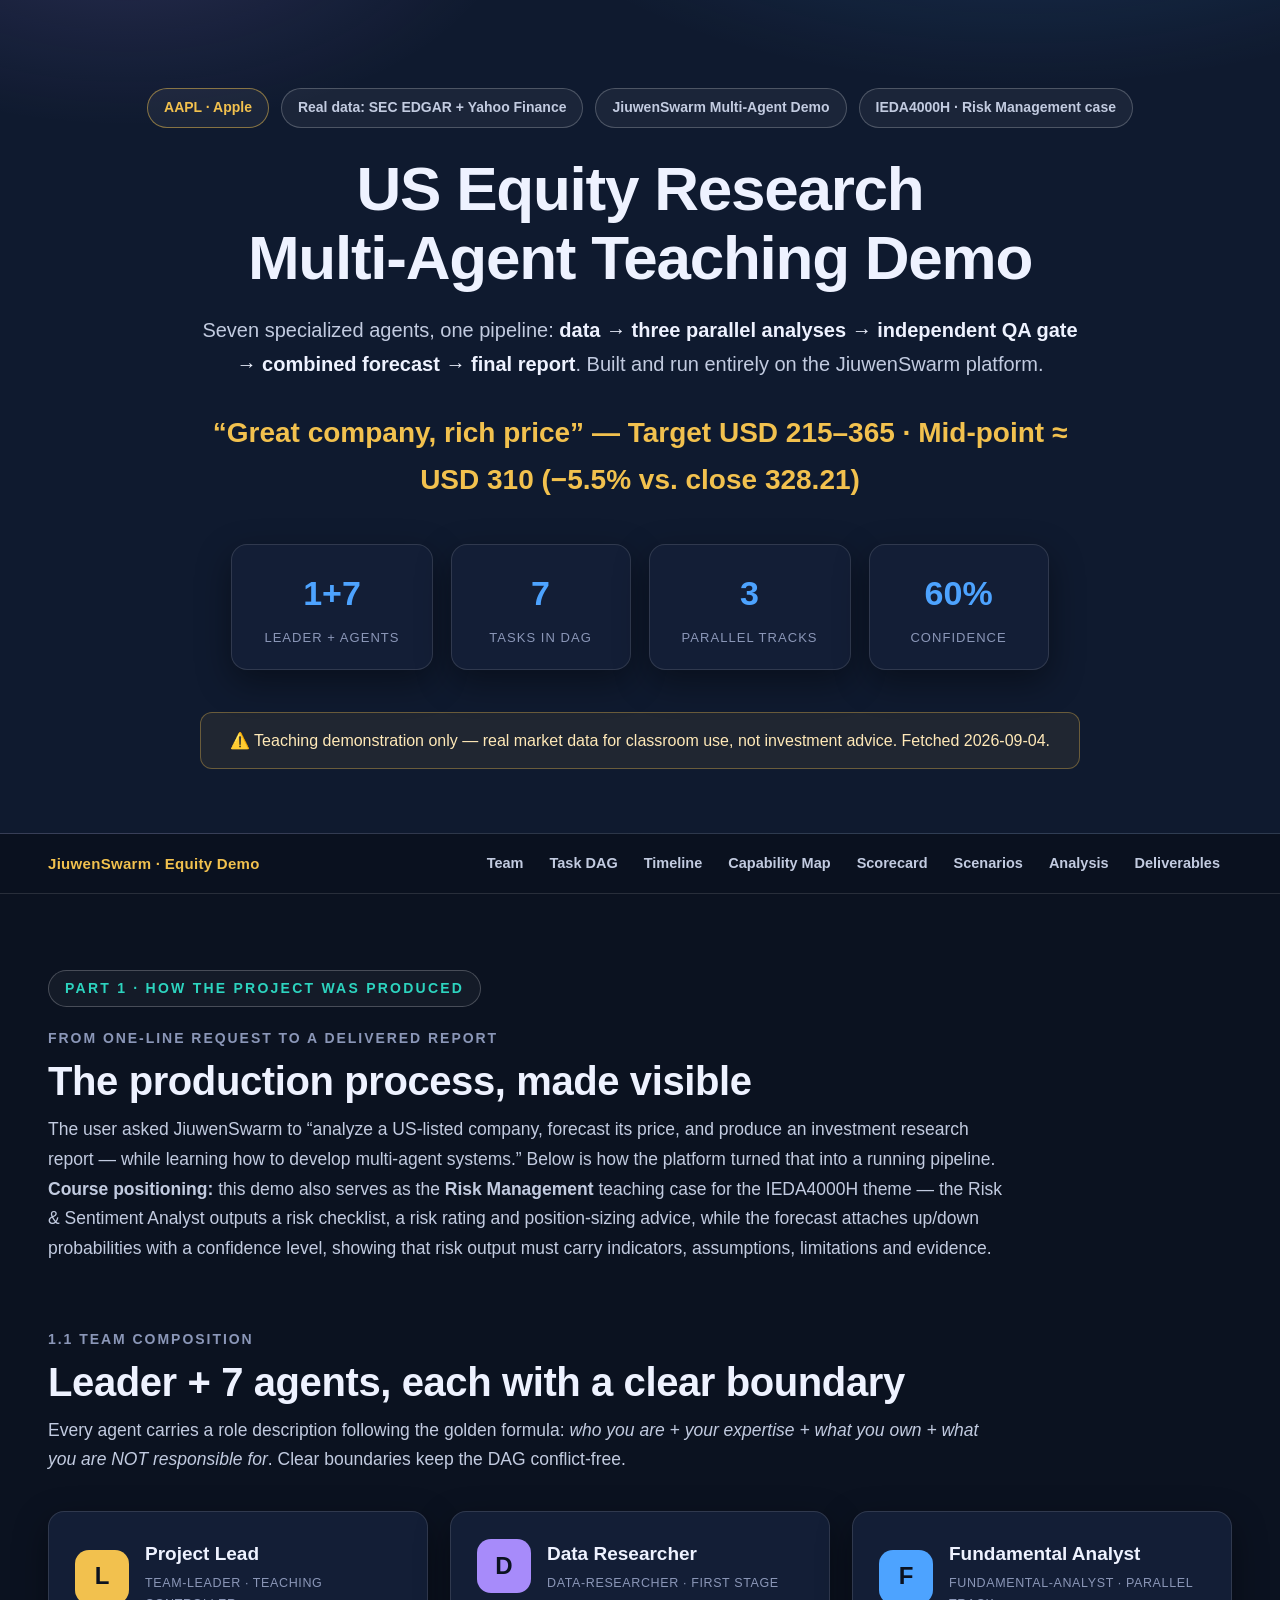
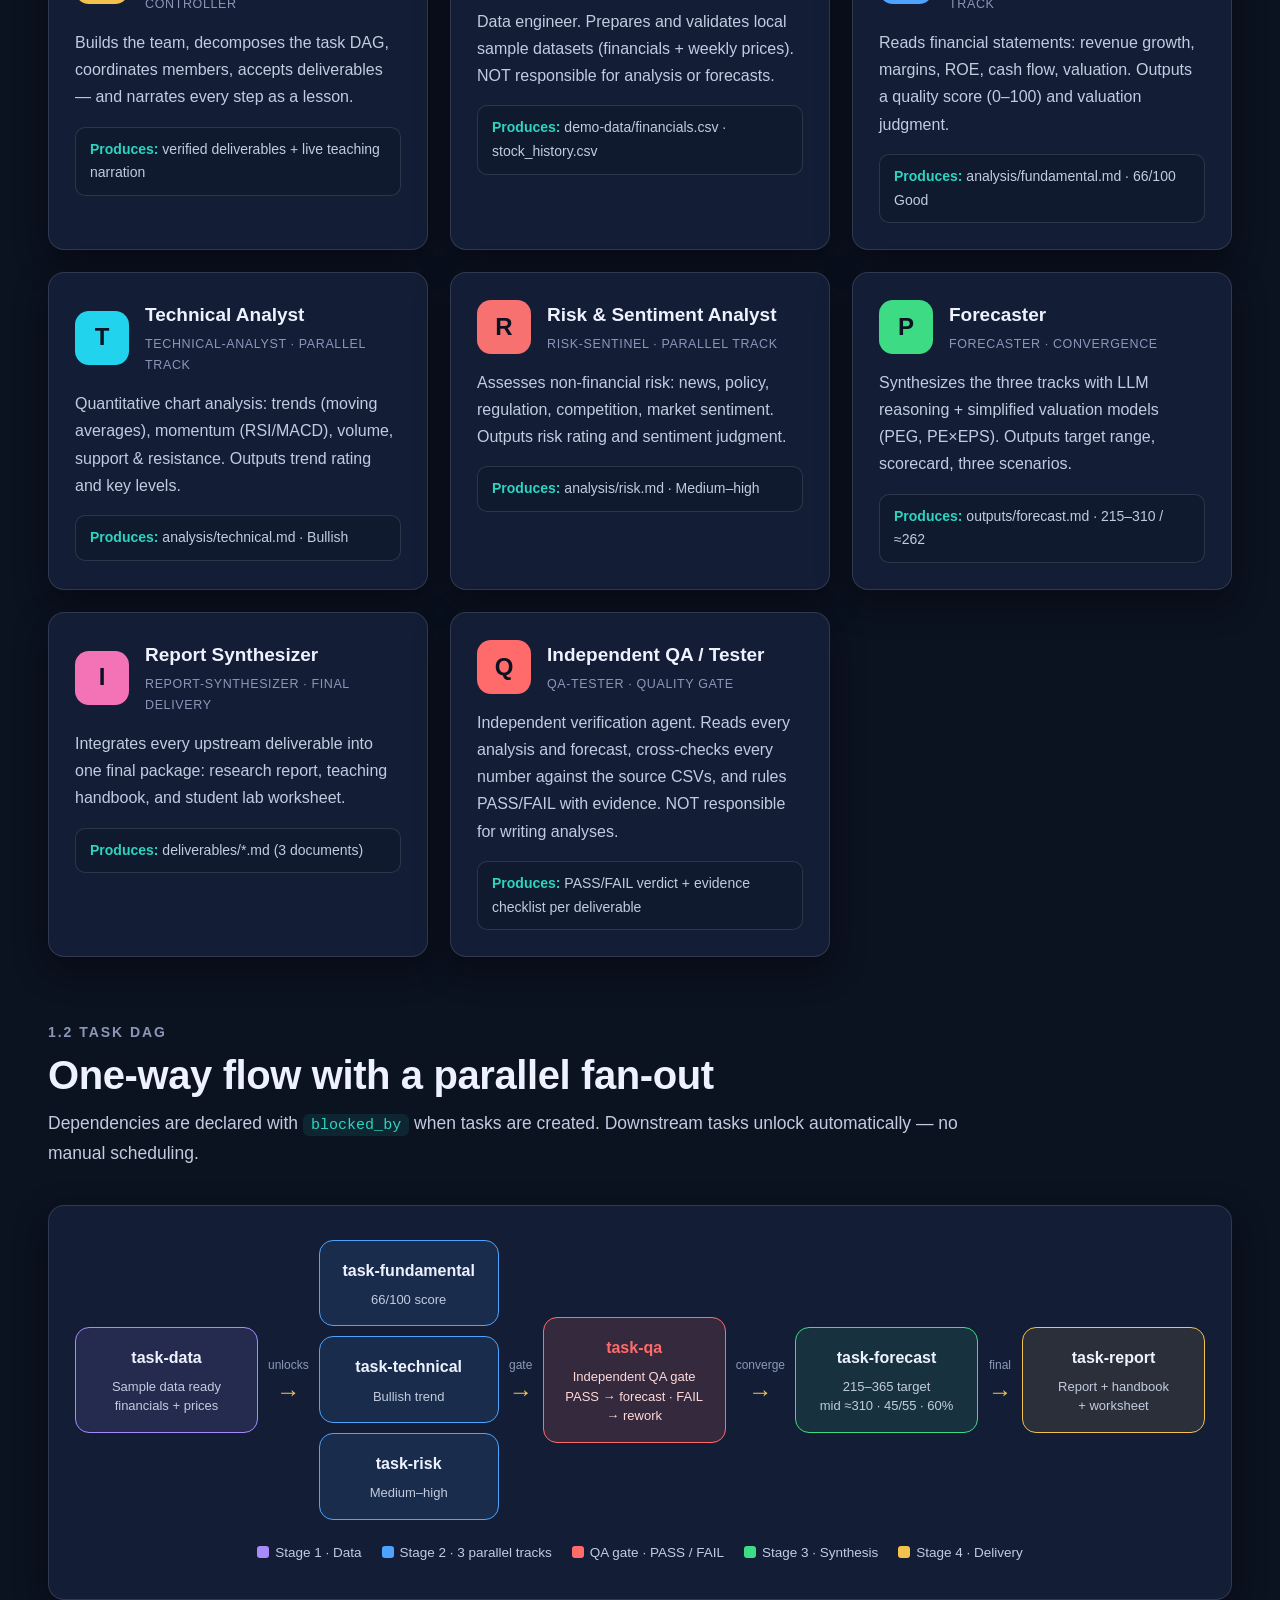
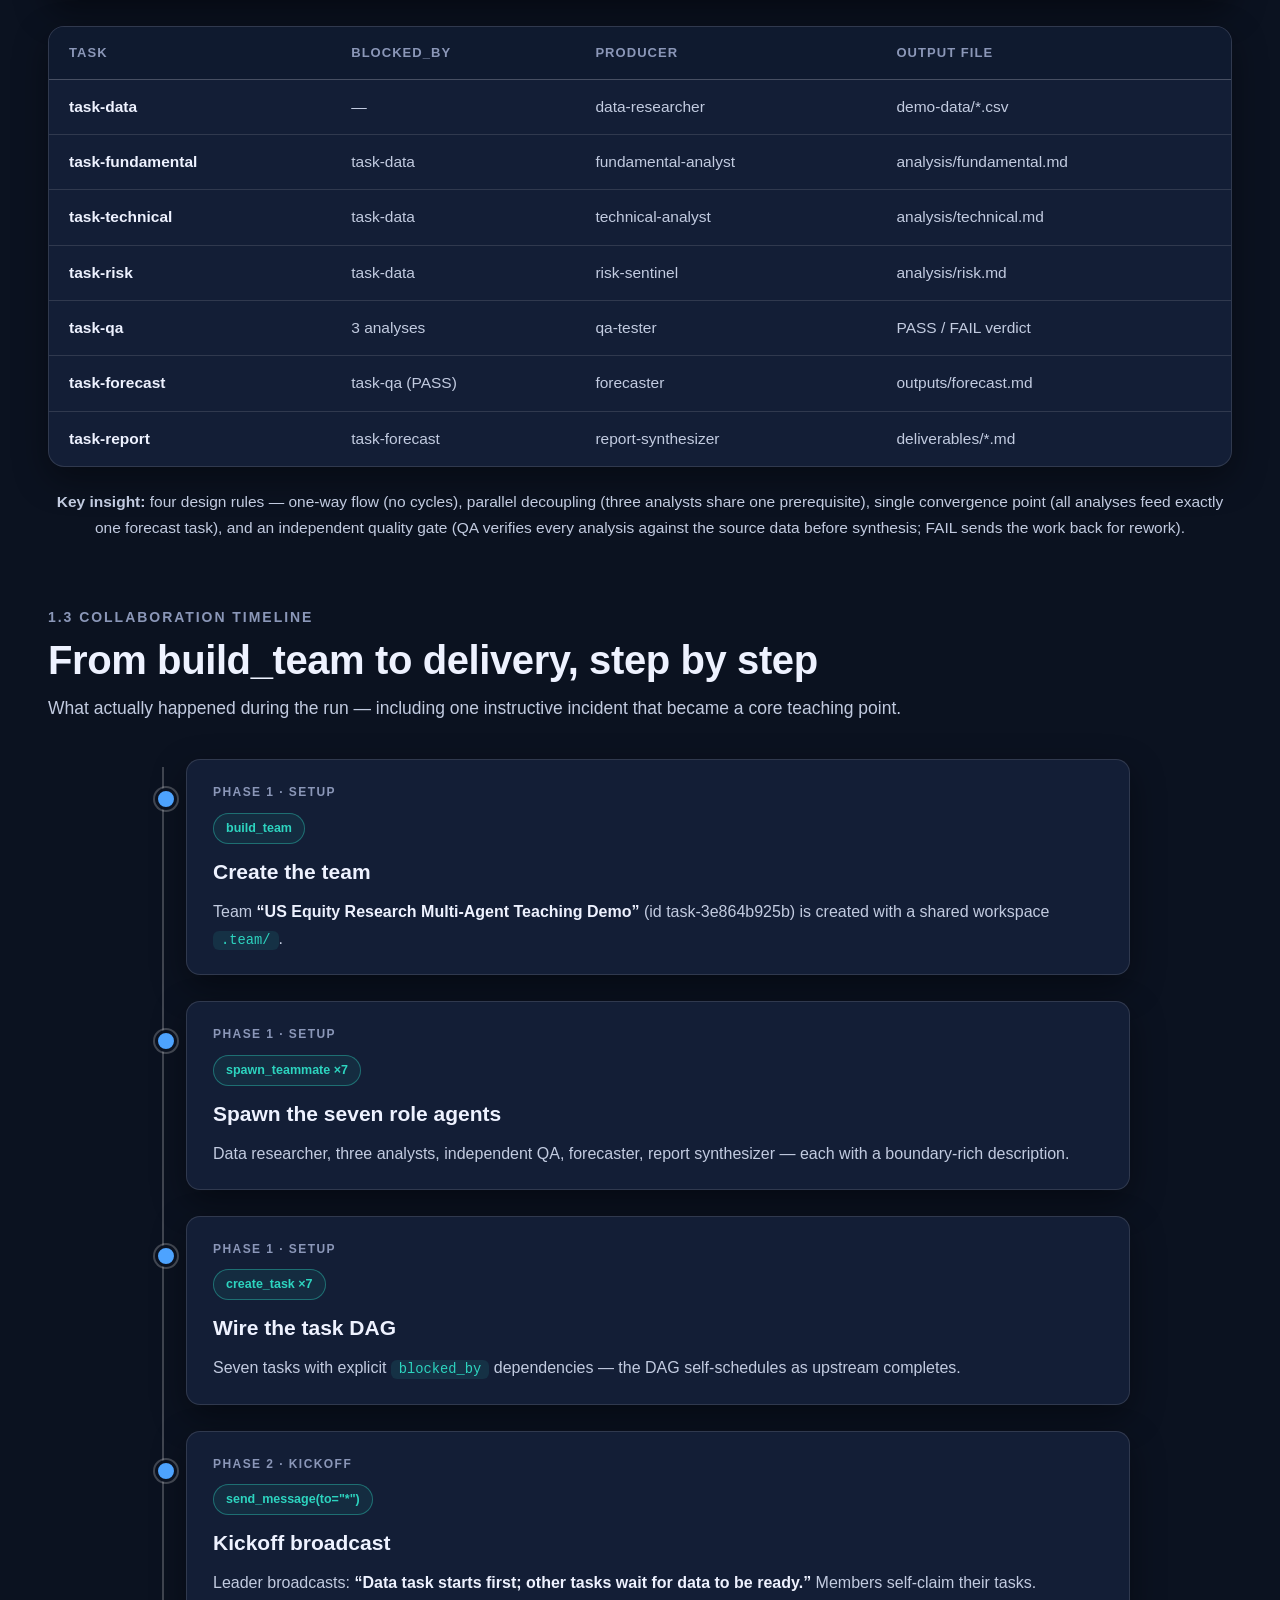
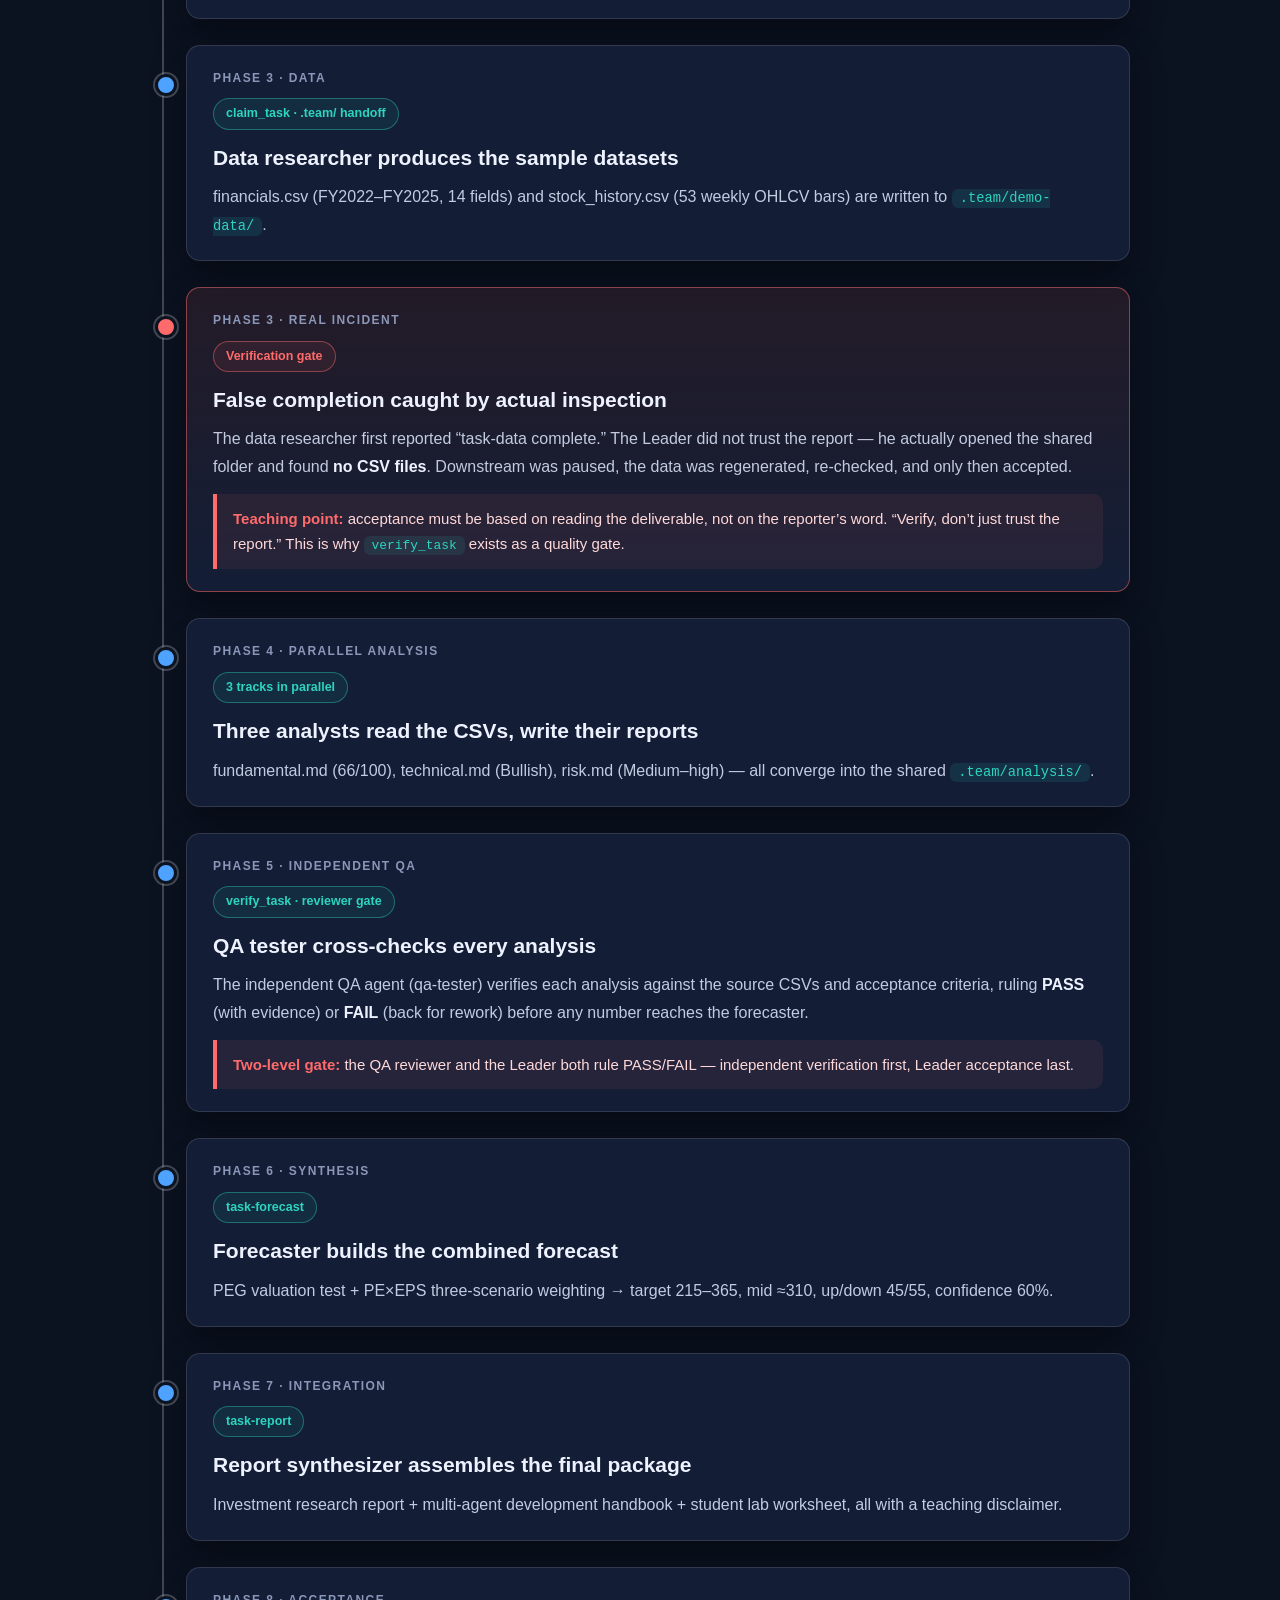
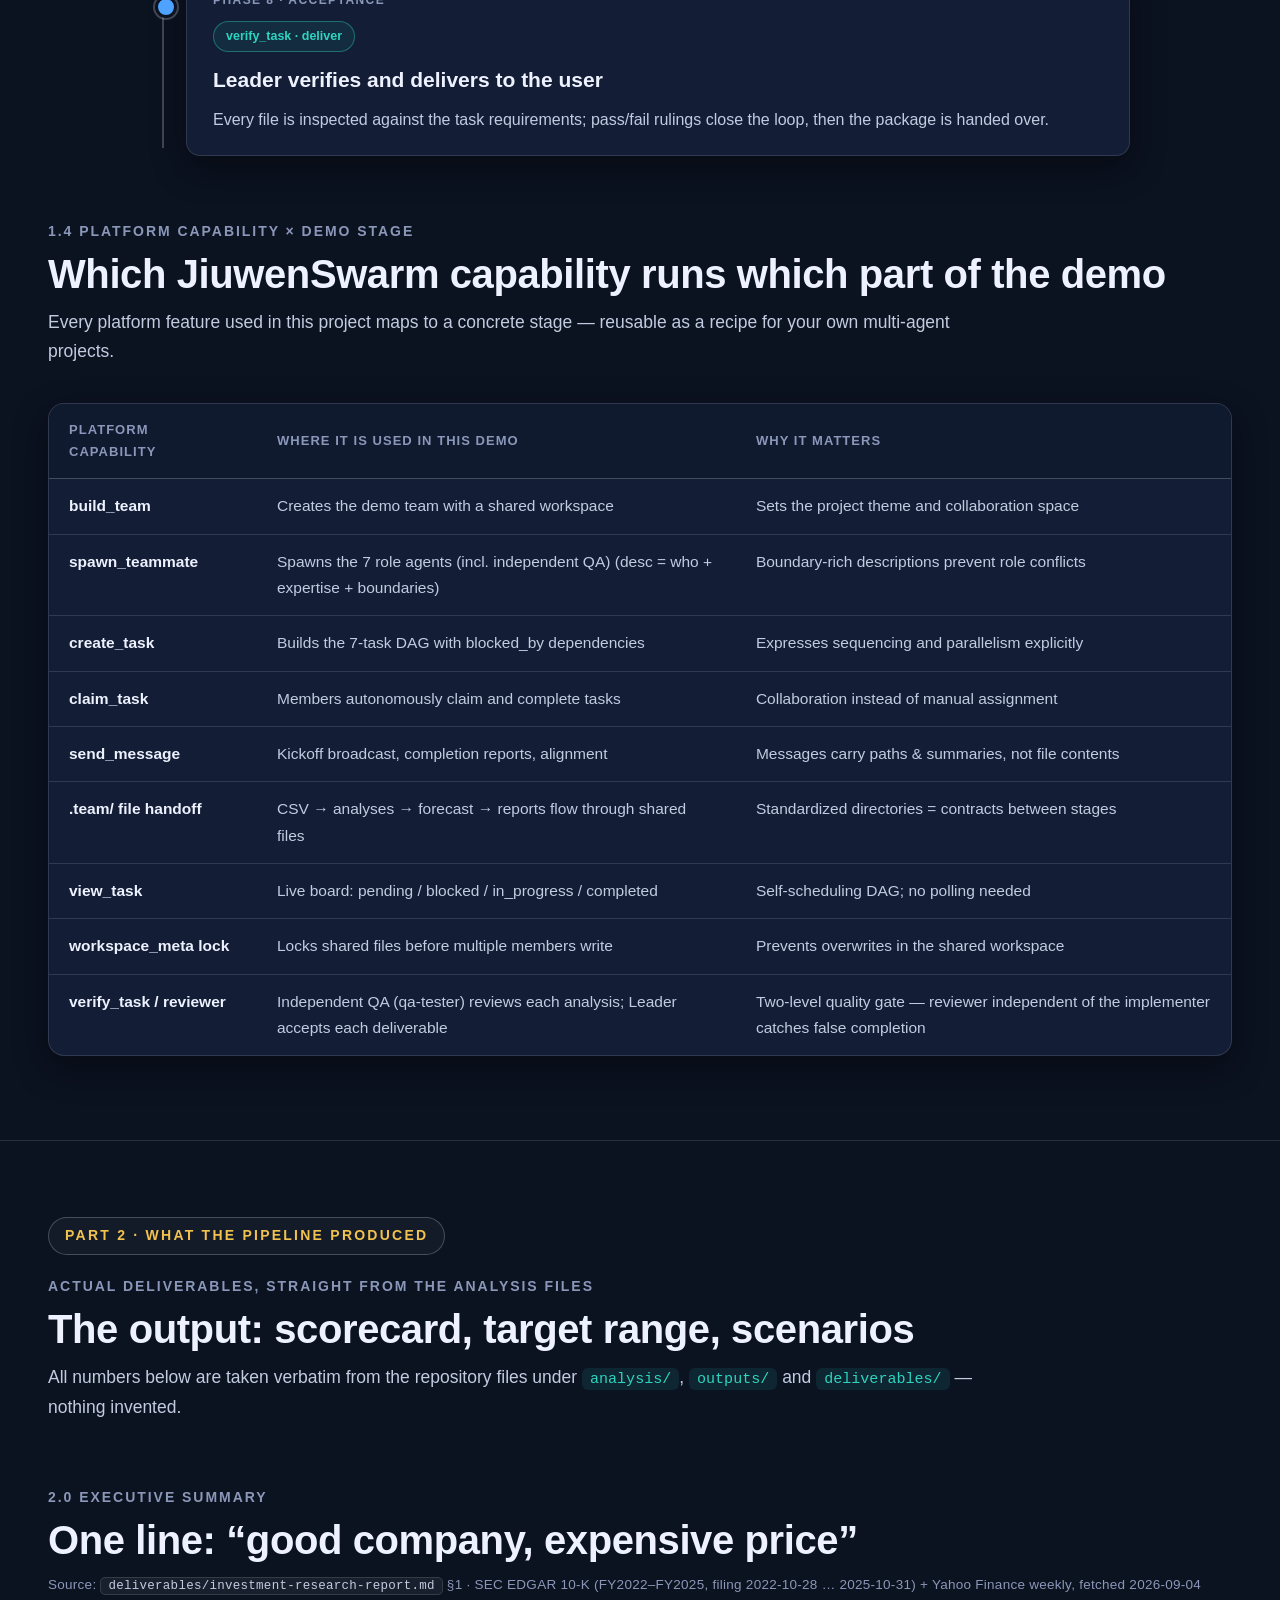
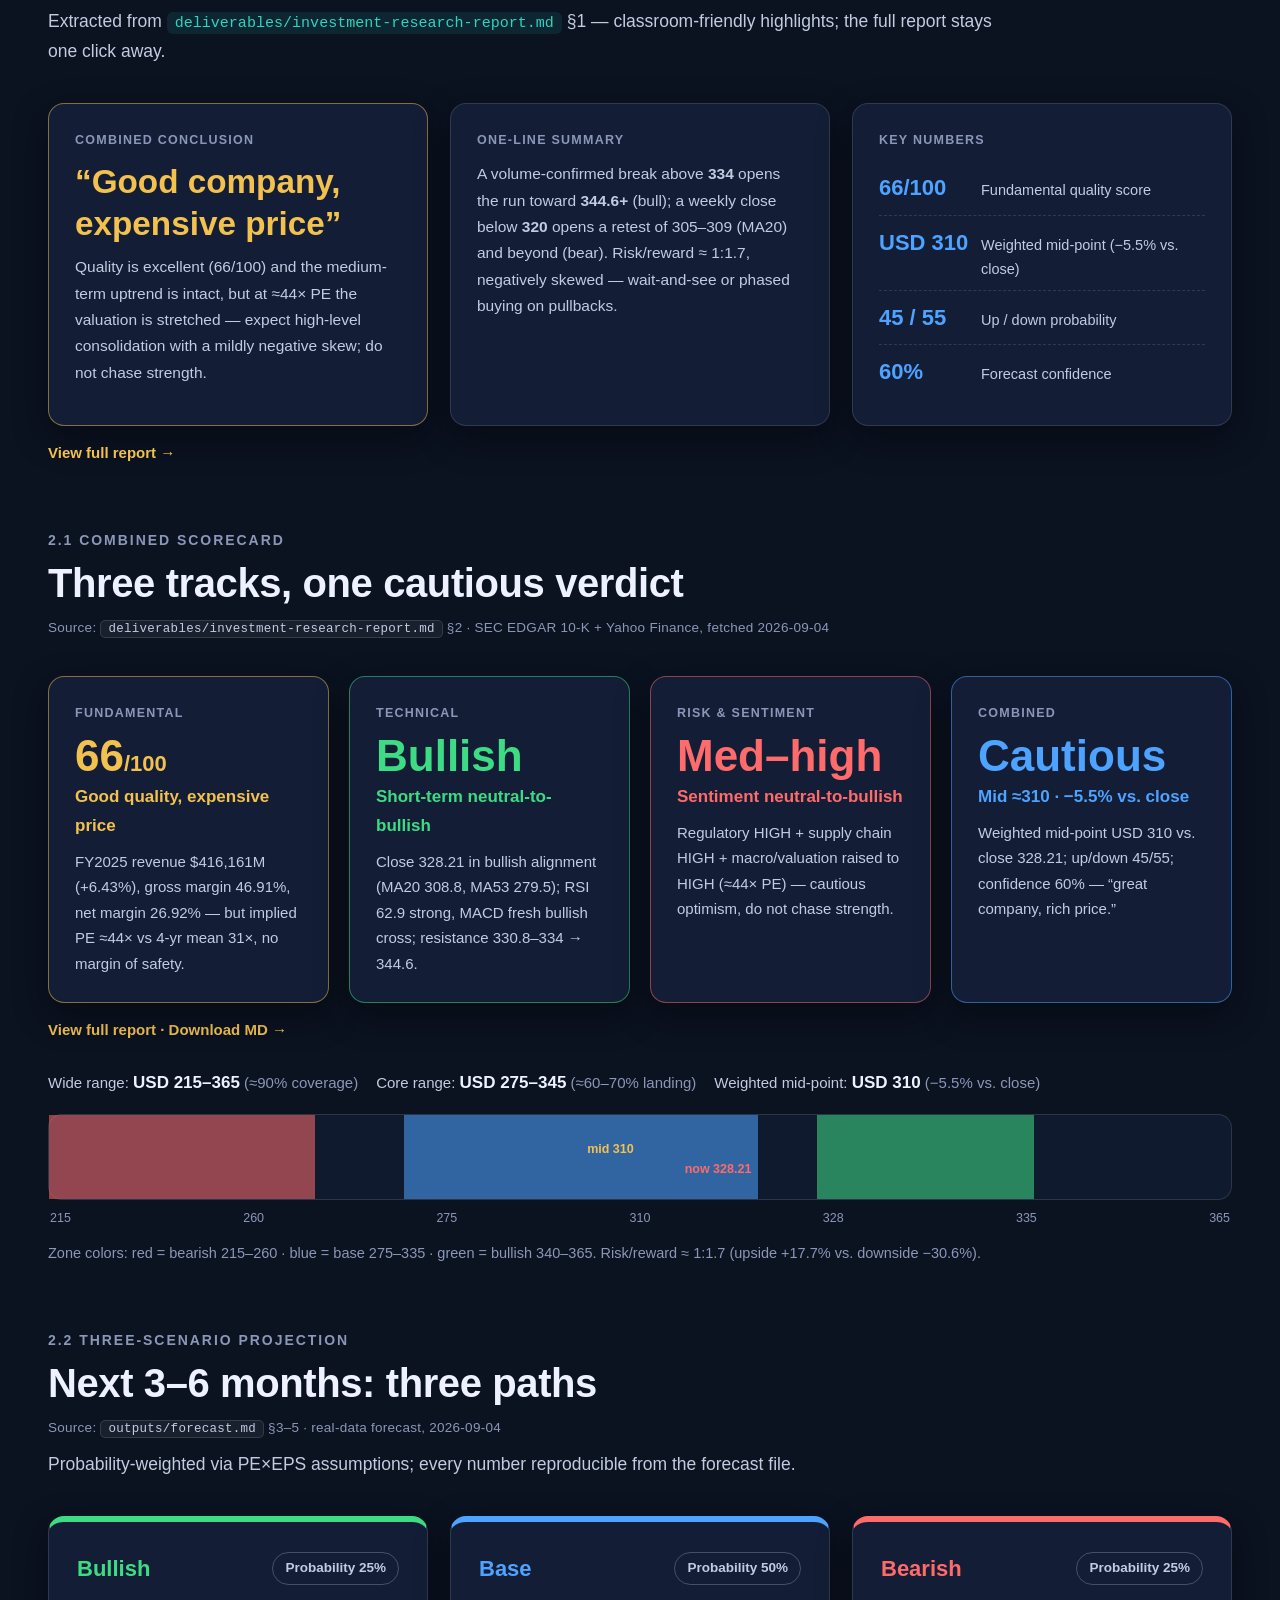
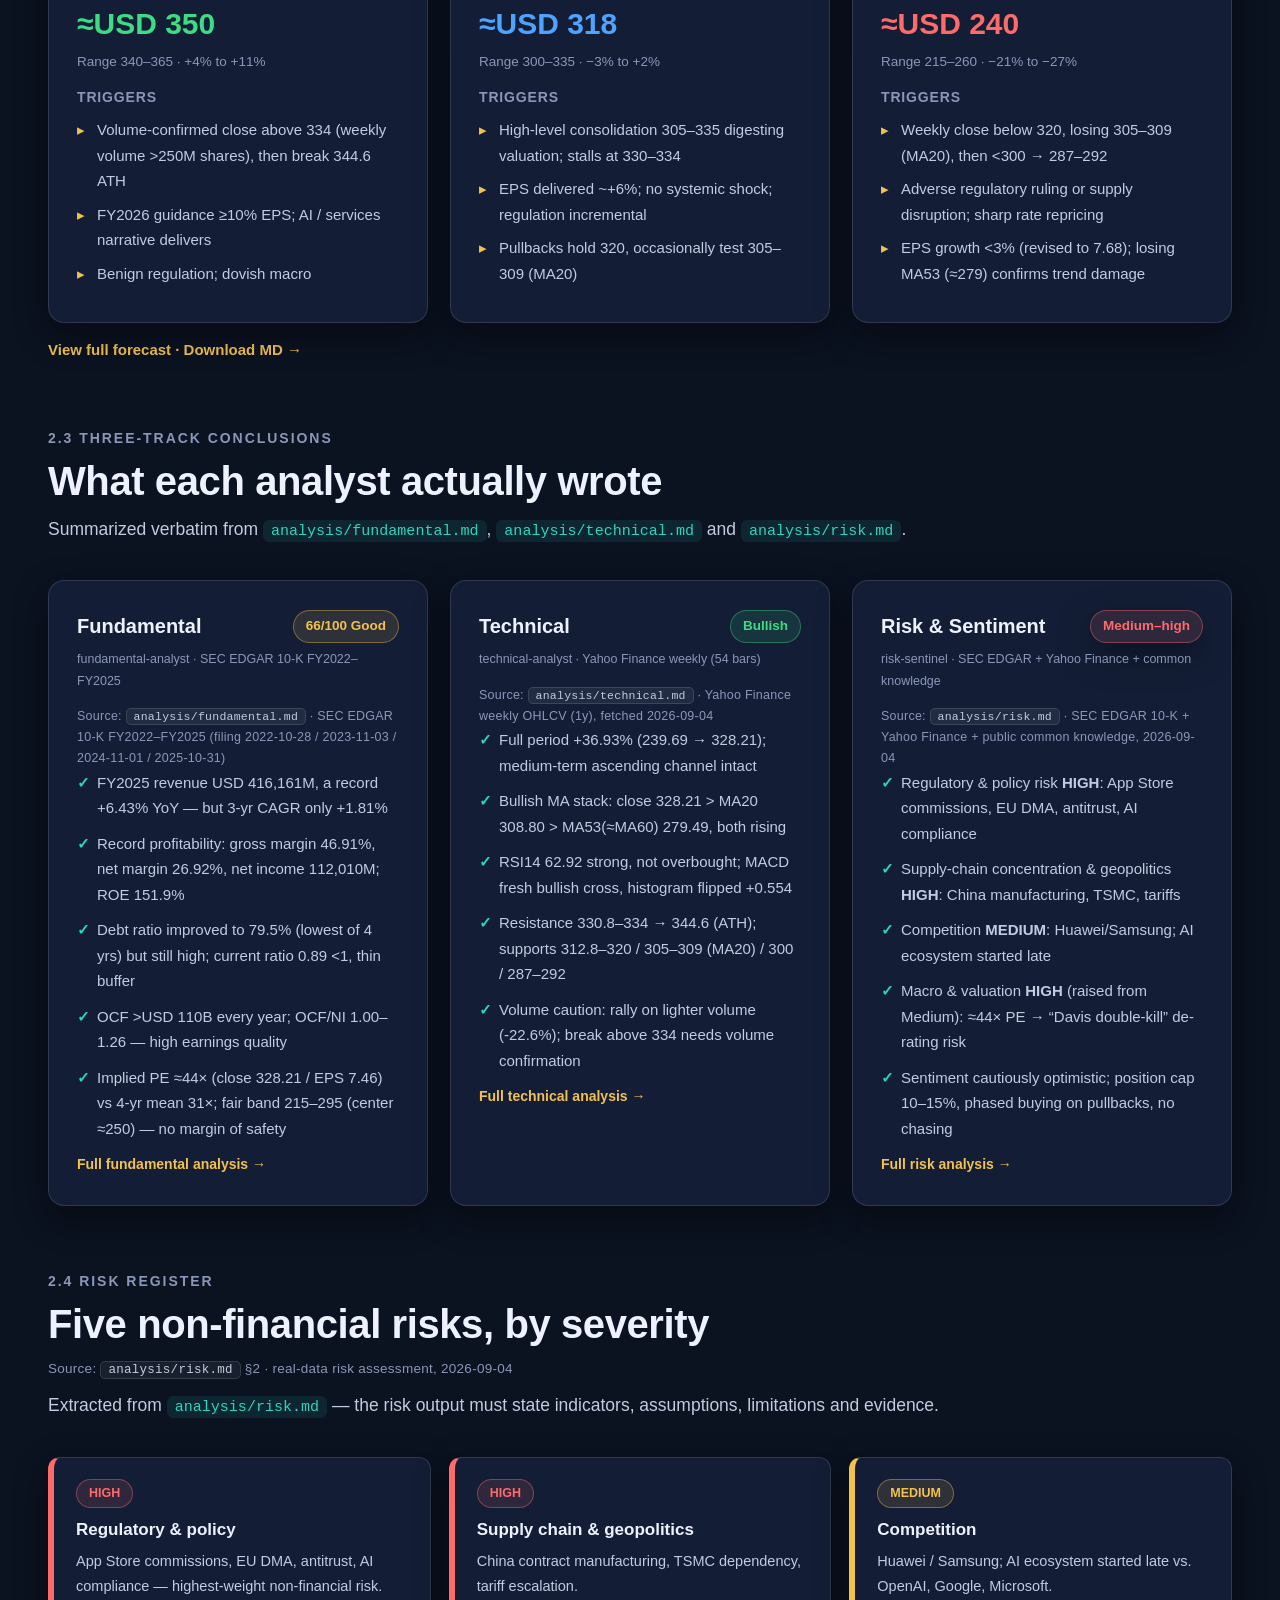
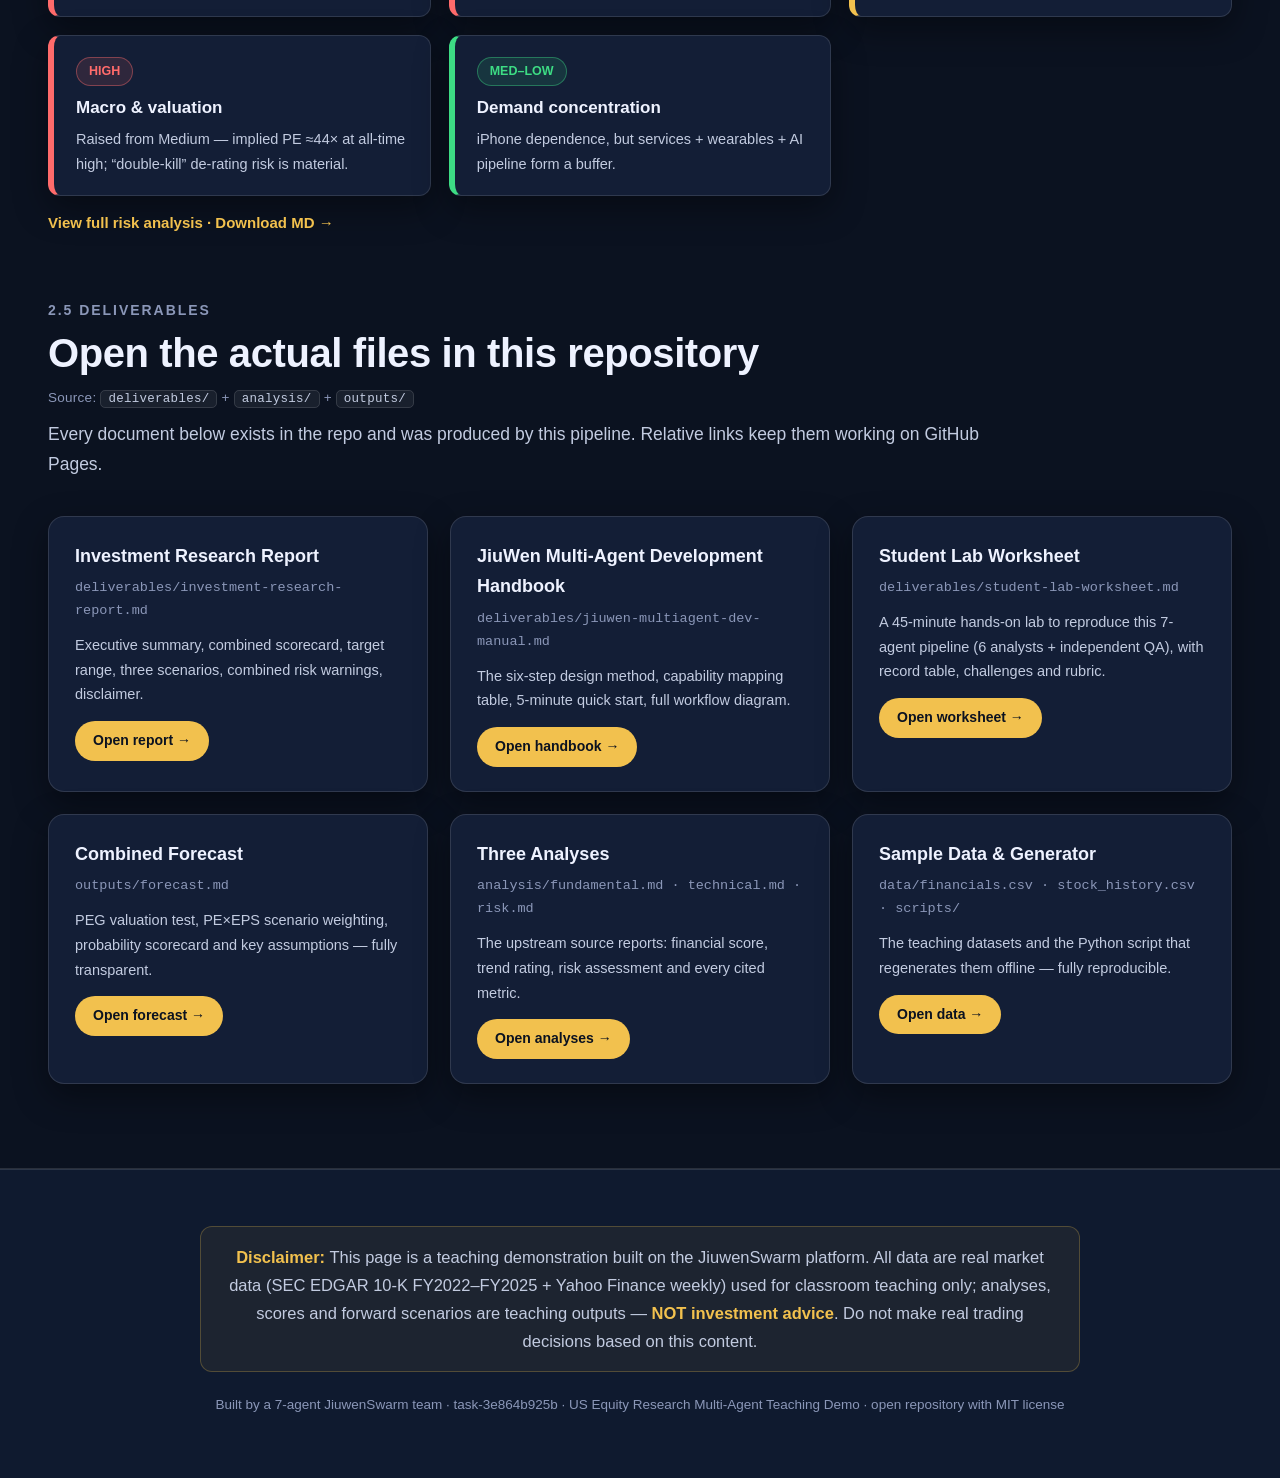
==== commit 3abdd079: "feat: switch to real AAPL market data from SEC EDGAR and Yahoo Finance" ====
--- a/website/index.html
+++ b/website/index.html
@@ -14,20 +14,20 @@
   <div class="wrap">
     <div class="badges">
       <span class="badge ticker">AAPL &middot; Apple</span>
-      <span class="badge">Teaching sample data</span>
+      <span class="badge">Real data: SEC EDGAR + Yahoo Finance</span>
       <span class="badge">JiuwenSwarm Multi-Agent Demo</span>
       <span class="badge">IEDA4000H &middot; Risk Management case</span>
     </div>
     <h1>US Equity Research<br>Multi-Agent Teaching Demo</h1>
     <p class="sub">Seven specialized agents, one pipeline: <b>data &rarr; three parallel analyses &rarr; independent QA gate &rarr; combined forecast &rarr; final report</b>. Built and run entirely on the JiuwenSwarm platform.</p>
-    <p class="headline">&ldquo;Good company, expensive price&rdquo; &mdash; Target USD 215&ndash;310 &middot; Mid-point &asymp; USD 262 (&minus;5% vs. current 276.11)</p>
+    <p class="headline">&ldquo;Great company, rich price&rdquo; &mdash; Target USD 215&ndash;365 &middot; Mid-point &asymp; USD 310 (&minus;5.5% vs. close 328.21)</p>
     <div class="kpis">
       <div class="kpi"><div class="n">1+7</div><div class="l">Leader + agents</div></div>
       <div class="kpi"><div class="n">7</div><div class="l">Tasks in DAG</div></div>
       <div class="kpi"><div class="n">3</div><div class="l">Parallel tracks</div></div>
-      <div class="kpi"><div class="n">65%</div><div class="l">Confidence</div></div>
-    </div>
-    <div class="note-banner">&#9888;&#65039; Teaching demonstration only &mdash; all data are locally generated samples, not investment advice.</div>
+      <div class="kpi"><div class="n">60%</div><div class="l">Confidence</div></div>
+    </div>
+    <div class="note-banner">&#9888;&#65039; Teaching demonstration only &mdash; real market data for classroom use, not investment advice. Fetched 2026-09-04.</div>
   </div>
 </header>
 
@@ -79,7 +79,7 @@
         <article class="member">
           <div class="top"><div class="ava" style="background:#4da3ff">F</div><div><div class="role">Fundamental Analyst</div><div class="mid">fundamental-analyst · Parallel track</div></div></div>
           <p>Reads financial statements: revenue growth, margins, ROE, cash flow, valuation. Outputs a quality score (0–100) and valuation judgment.</p>
-          <div class="out"><b>Produces:</b> analysis/fundamental.md · 72/100 Good</div>
+          <div class="out"><b>Produces:</b> analysis/fundamental.md · 66/100 Good</div>
         </article>
         <article class="member">
           <div class="top"><div class="ava" style="background:#22d3ee">T</div><div><div class="role">Technical Analyst</div><div class="mid">technical-analyst · Parallel track</div></div></div>
@@ -124,7 +124,7 @@
           </div>
           <div class="dag-arrow"><span>unlocks</span><span class="chev">→</span></div>
           <div class="dag-parallel">
-            <div class="dag-node stage1"><div class="t">task-fundamental</div><div class="d">72/100 score</div></div>
+            <div class="dag-node stage1"><div class="t">task-fundamental</div><div class="d">66/100 score</div></div>
             <div class="dag-node stage1"><div class="t">task-technical</div><div class="d">Bullish trend</div></div>
             <div class="dag-node stage1"><div class="t">task-risk</div><div class="d">Medium–high</div></div>
           </div>
@@ -136,7 +136,7 @@
           <div class="dag-arrow"><span>converge</span><span class="chev">→</span></div>
           <div class="dag-node stage2">
             <div class="t">task-forecast</div>
-            <div class="d">215–310 target<br>mid ≈262 · 40/60 · 65%</div>
+            <div class="d">215–365 target<br>mid ≈310 · 45/55 · 60%</div>
           </div>
           <div class="dag-arrow"><span>final</span><span class="chev">→</span></div>
           <div class="dag-node stage3">
@@ -218,7 +218,7 @@
           <div class="ph">Phase 4 · Parallel analysis</div>
           <span class="tag tag-cmd">3 tracks in parallel</span>
           <h3>Three analysts read the CSVs, write their reports</h3>
-          <p>fundamental.md (72/100), technical.md (Bullish), risk.md (Medium–high) — all converge into the shared <code>.team/analysis/</code>.</p>
+          <p>fundamental.md (66/100), technical.md (Bullish), risk.md (Medium–high) — all converge into the shared <code>.team/analysis/</code>.</p>
         </div>
         <div class="tl-item">
           <div class="ph">Phase 5 · Independent QA</div>
@@ -231,7 +231,7 @@
           <div class="ph">Phase 6 · Synthesis</div>
           <span class="tag tag-cmd">task-forecast</span>
           <h3>Forecaster builds the combined forecast</h3>
-          <p>PEG valuation test + PE×EPS three-scenario weighting → target 215–310, mid ≈262, up/down 40/60, confidence 65%.</p>
+          <p>PEG valuation test + PE×EPS three-scenario weighting → target 215–365, mid ≈310, up/down 45/55, confidence 60%.</p>
         </div>
         <div class="tl-item">
           <div class="ph">Phase 7 · Integration</div>
@@ -290,25 +290,25 @@
       <div class="sec-head">
         <div class="k">2.0 Executive summary</div>
         <h2>One line: &ldquo;good company, expensive price&rdquo;</h2>
-        <div class="src-tag">Source: <code>deliverables/investment-research-report.md</code> &sect;1 Executive Summary</div>
+        <div class="src-tag">Source: <code>deliverables/investment-research-report.md</code> &sect;1 &middot; SEC EDGAR 10-K (FY2022&ndash;FY2025, filing 2022-10-28 &hellip; 2025-10-31) + Yahoo Finance weekly, fetched 2026-09-04</div>
         <p>Extracted from <code>deliverables/investment-research-report.md</code> &sect;1 &mdash; classroom-friendly highlights; the full report stays one click away.</p>
       </div>
       <div class="exec-grid">
         <div class="exec-card main">
           <div class="label">Combined conclusion</div>
           <div class="big-line">&ldquo;Good company, expensive price&rdquo;</div>
-          <p>Mid-term trend and quality remain intact, but short-term valuation is under pressure &mdash; high-level consolidation to digest, no chasing.</p>
+          <p>Quality is excellent (66/100) and the medium-term uptrend is intact, but at &asymp;44&times; PE the valuation is stretched &mdash; expect high-level consolidation with a mildly negative skew; do not chase strength.</p>
         </div>
         <div class="exec-card">
           <div class="label">One-line summary</div>
-          <p>If price holds above 282.5 on volume, space opens toward <b>290&ndash;310</b>; if 262 (MA20) is lost, price reverts toward <b>240&ndash;215</b>. Risk/reward &asymp; 1:1.4, downside-leaning &mdash; wait-and-see or staged buying on pullbacks.</p>
+          <p>A volume-confirmed break above <b>334</b> opens the run toward <b>344.6+</b> (bull); a weekly close below <b>320</b> opens a retest of 305&ndash;309 (MA20) and beyond (bear). Risk/reward &asymp; 1:1.7, negatively skewed &mdash; wait-and-see or phased buying on pullbacks.</p>
         </div>
         <div class="exec-card">
           <div class="label">Key numbers</div>
-          <div class="num-row"><span>72/100</span> Fundamental quality score</div>
-          <div class="num-row"><span>USD 262</span> Weighted mid-point (&minus;5.1% vs. current)</div>
-          <div class="num-row"><span>40 / 60</span> Up / down probability</div>
-          <div class="num-row"><span>65%</span> Forecast confidence</div>
+          <div class="num-row"><span>66/100</span> Fundamental quality score</div>
+          <div class="num-row"><span>USD 310</span> Weighted mid-point (&minus;5.5% vs. close)</div>
+          <div class="num-row"><span>45 / 55</span> Up / down probability</div>
+          <div class="num-row"><span>60%</span> Forecast confidence</div>
         </div>
       </div>
       <p class="src-note"><a href="../deliverables/investment-research-report.md" target="_blank" rel="noopener">View full report &rarr;</a></p>
@@ -319,57 +319,57 @@
       <div class="sec-head">
         <div class="k">2.1 Combined scorecard</div>
         <h2>Three tracks, one cautious verdict</h2>
-        <div class="src-tag">Source: <code>deliverables/investment-research-report.md</code> &sect;2 Scorecard</div>
+        <div class="src-tag">Source: <code>deliverables/investment-research-report.md</code> &sect;2 &middot; SEC EDGAR 10-K + Yahoo Finance, fetched 2026-09-04</div>
       </div>
       <div class="cards4">
         <div class="scard gold">
           <div class="dim">Fundamental</div>
-          <div class="big">72<span style="font-size:22px">/100</span></div>
-          <div class="rating">Good · solid quality</div>
-          <p>FY2025 revenue $410,450M (+4.97%), gross margin 46.66%, net cash ratio 1.15 — but implied PE 42× at historical high, no margin of safety.</p>
+          <div class="big">66<span style="font-size:22px">/100</span></div>
+          <div class="rating">Good quality, expensive price</div>
+          <p>FY2025 revenue $416,161M (+6.43%), gross margin 46.91%, net margin 26.92% &mdash; but implied PE &asymp;44&times; vs 4-yr mean 31&times;, no margin of safety.</p>
         </div>
         <div class="scard green">
           <div class="dim">Technical</div>
           <div class="big">Bullish</div>
           <div class="rating">Short-term neutral-to-bullish</div>
-          <p>Close 276.11 in bullish alignment (MA20 262.3, MA53 246.7); RSI 68.7 strong, MACD golden cross; resistance 282–283.</p>
+          <p>Close 328.21 in bullish alignment (MA20 308.8, MA53 279.5); RSI 62.9 strong, MACD fresh bullish cross; resistance 330.8&ndash;334 &rarr; 344.6.</p>
         </div>
         <div class="scard red">
           <div class="dim">Risk & Sentiment</div>
           <div class="big">Med–high</div>
           <div class="rating">Sentiment neutral-to-bullish</div>
-          <p>High regulatory & supply-chain risk; PE nearly doubled in two years — guard against high-level high-volume stall.</p>
+          <p>Regulatory HIGH + supply chain HIGH + macro/valuation raised to HIGH (&asymp;44&times; PE) &mdash; cautious optimism, do not chase strength.</p>
         </div>
         <div class="scard blue">
           <div class="dim">Combined</div>
           <div class="big">Cautious</div>
-          <div class="rating">Mid ≈262 · −5% vs. price</div>
-          <p>Weighted mid-point USD 262 vs. current 276.11; up/down 40/60; confidence 65% — “good company, expensive price.”</p>
+          <div class="rating">Mid &asymp;310 &middot; &minus;5.5% vs. close</div>
+          <p>Weighted mid-point USD 310 vs. close 328.21; up/down 45/55; confidence 60% &mdash; &ldquo;great company, rich price.&rdquo;</p>
         </div>
       </div>
 
       <p class="src-note"><a href="../deliverables/investment-research-report.md" target="_blank" rel="noopener">View full report &middot; Download MD &rarr;</a></p>
       <div class="range-card">
         <div class="range-head">
-          <div class="item">Wide range: <b>USD 215–310</b> <span style="color:#8b97b8">(≈90% coverage)</span></div>
-          <div class="item">Core range: <b>USD 245–290</b> <span style="color:#8b97b8">(≈65% landing)</span></div>
-          <div class="item">Weighted mid-point: <b>USD 262</b> <span style="color:#8b97b8">(−5.1% vs. current)</span></div>
+          <div class="item">Wide range: <b>USD 215–365</b> <span style="color:#8b97b8">(&asymp;90% coverage)</span></div>
+          <div class="item">Core range: <b>USD 275–345</b> <span style="color:#8b97b8">(&asymp;60&ndash;70% landing)</span></div>
+          <div class="item">Weighted mid-point: <b>USD 310</b> <span style="color:#8b97b8">(&minus;5.5% vs. close)</span></div>
         </div>
         <div class="rangebar">
-          <div class="zone bear" style="left:0%;width:25%"></div>
-          <div class="zone base" style="left:50%;width:25%"></div>
-          <div class="zone bull" style="left:79.2%;width:16.6%"></div>
+          <div class="zone bear" style="left:0%;width:22.5%"></div>
+          <div class="zone base" style="left:30%;width:30%"></div>
+          <div class="zone bull" style="left:65%;width:18.3%"></div>
           <div class="range-marks">
-            <span class="mk-line" style="left:55.8%"></span>
-            <span class="mk-mid" style="left:55.8%;top:24px">mid 262</span>
-            <span class="mk-line now" style="left:67.6%"></span>
-            <span class="mk-now" style="left:67.6%;top:44px">now 276.11</span>
+            <span class="mk-line" style="left:47.5%"></span>
+            <span class="mk-mid" style="left:47.5%;top:24px">mid 310</span>
+            <span class="mk-line now" style="left:56.6%"></span>
+            <span class="mk-now" style="left:56.6%;top:44px">now 328.21</span>
           </div>
         </div>
         <div class="range-labels">
-          <span>195</span><span>215</span><span>245</span><span>262</span><span>276</span><span>290</span><span>310</span>
-        </div>
-        <p style="font-size:14.5px;color:#8b97b8;margin-top:12px">Zone colors: red = bearish 195–225 · blue = base 255–285 · green = bullish 290–310. Risk/reward ≈ 1:1.4 (upside +16% vs. downside −22%).</p>
+          <span>215</span><span>260</span><span>275</span><span>310</span><span>328</span><span>335</span><span>365</span>
+        </div>
+        <p style="font-size:14.5px;color:#8b97b8;margin-top:12px">Zone colors: red = bearish 215&ndash;260 &middot; blue = base 275&ndash;335 &middot; green = bullish 340&ndash;365. Risk/reward &asymp; 1:1.7 (upside +17.7% vs. downside &minus;30.6%).</p>
       </div>
     </div>
 
@@ -378,41 +378,41 @@
       <div class="sec-head">
         <div class="k">2.2 Three-scenario projection</div>
         <h2>Next 3–6 months: three paths</h2>
-        <div class="src-tag">Source: <code>outputs/forecast.md</code> &sect;4 Scenarios</div>
+        <div class="src-tag">Source: <code>outputs/forecast.md</code> &sect;3&ndash;5 &middot; real-data forecast, 2026-09-04</div>
         <p>Probability-weighted via PE×EPS assumptions; every number reproducible from the forecast file.</p>
       </div>
       <div class="scen-grid">
         <div class="scen bull">
           <div class="s-head"><span class="s-name">Bullish</span><span class="prob">Probability 25%</span></div>
-          <div class="target">≈USD 300</div>
-          <div class="t-note">Range 290–310 · +9% to +12%</div>
+          <div class="target">≈USD 350</div>
+          <div class="t-note">Range 340–365 · +4% to +11%</div>
           <h4>Triggers</h4>
           <ul>
-            <li>Volume-holding breakout above 282.5 (weekly volume >110M shares)</li>
-            <li>AI / services / new categories beat expectations (EPS 7.0+)</li>
-            <li>Favorable regulation; Fed turns dovish</li>
+            <li>Volume-confirmed close above 334 (weekly volume &gt;250M shares), then break 344.6 ATH</li>
+            <li>FY2026 guidance &ge;10% EPS; AI / services narrative delivers</li>
+            <li>Benign regulation; dovish macro</li>
           </ul>
         </div>
         <div class="scen base">
           <div class="s-head"><span class="s-name">Base</span><span class="prob">Probability 50%</span></div>
-          <div class="target">≈USD 270</div>
-          <div class="t-note">Range 255–285 · −0% to +3%</div>
+          <div class="target">≈USD 318</div>
+          <div class="t-note">Range 300–335 · −3% to +2%</div>
           <h4>Triggers</h4>
           <ul>
-            <li>High-level consolidation below 282 to digest valuation</li>
-            <li>Earnings delivered at +4–5%; no major black swan</li>
-            <li>Wide trading between MA20 (262) and resistance (282)</li>
+            <li>High-level consolidation 305–335 digesting valuation; stalls at 330–334</li>
+            <li>EPS delivered ~+6%; no systemic shock; regulation incremental</li>
+            <li>Pullbacks hold 320, occasionally test 305–309 (MA20)</li>
           </ul>
         </div>
         <div class="scen bear">
           <div class="s-head"><span class="s-name">Bearish</span><span class="prob">Probability 25%</span></div>
-          <div class="target">≈USD 205</div>
-          <div class="t-note">Range 195–225 · −25%</div>
+          <div class="target">≈USD 240</div>
+          <div class="t-note">Range 215–260 · −21% to −27%</div>
           <h4>Triggers</h4>
           <ul>
-            <li>Weekly close breaks MA20 (262), then MA30 (255–258)</li>
-            <li>Adverse regulatory ruling (EU DMA / antitrust) or supply-chain disruption</li>
-            <li>EPS growth <3% (revised down to 6.4)</li>
+            <li>Weekly close below 320, losing 305–309 (MA20), then &lt;300 &rarr; 287–292</li>
+            <li>Adverse regulatory ruling or supply disruption; sharp rate repricing</li>
+            <li>EPS growth &lt;3% (revised to 7.68); losing MA53 (&asymp;279) confirms trend damage</li>
           </ul>
         </div>
       </div>
@@ -429,41 +429,41 @@
       </div>
       <div class="sum-grid">
         <div class="sum">
-          <div class="s-head"><span class="s-name">Fundamental</span><span class="s-score fund">72/100 Good</span></div>
-          <div class="s-src">fundamental-analyst · financials.csv (FY2022–FY2025)</div>
-          <div class="src-tag">Source: <code>analysis/fundamental.md</code></div>
+          <div class="s-head"><span class="s-name">Fundamental</span><span class="s-score fund">66/100 Good</span></div>
+          <div class="s-src">fundamental-analyst · SEC EDGAR 10-K FY2022–FY2025</div>
+          <div class="src-tag">Source: <code>analysis/fundamental.md</code> &middot; SEC EDGAR 10-K FY2022&ndash;FY2025 (filing 2022-10-28 / 2023-11-03 / 2024-11-01 / 2025-10-31)</div>
           <ul>
-            <li>FY2025 revenue USD 410,450M, a 4-year high, +4.97% YoY — but 3-yr CAGR only +1.34%</li>
-            <li>Gross margin rose 4 straight years to 46.66%; net margin stable 24.4–25.3%; ROE 151.8–196.9%</li>
-            <li>Debt ratio 85.6%→81.7% but still >80%; current ratio 0.88→1.06, thin buffer</li>
-            <li>OCF >USD 100B for 4 years; net cash ratio 1.14–1.22 — the strongest dimension</li>
-            <li>Implied PE ≈42× / PB 58× at historical high; fair mid ≈USD 240 (35×), price ≈13–15% premium → no margin of safety</li>
+            <li>FY2025 revenue USD 416,161M, a record +6.43% YoY — but 3-yr CAGR only +1.81%</li>
+            <li>Record profitability: gross margin 46.91%, net margin 26.92%, net income 112,010M; ROE 151.9%</li>
+            <li>Debt ratio improved to 79.5% (lowest of 4 yrs) but still high; current ratio 0.89 &lt;1, thin buffer</li>
+            <li>OCF &gt;USD 110B every year; OCF/NI 1.00–1.26 — high earnings quality</li>
+            <li>Implied PE &asymp;44× (close 328.21 / EPS 7.46) vs 4-yr mean 31×; fair band 215–295 (center &asymp;250) — no margin of safety</li>
           </ul>
           <p class="sum-link"><a href="../analysis/fundamental.md" target="_blank" rel="noopener">Full fundamental analysis &rarr;</a></p>
         </div>
         <div class="sum">
           <div class="s-head"><span class="s-name">Technical</span><span class="s-score tech">Bullish</span></div>
-          <div class="s-src">technical-analyst · stock_history.csv (53 weeks)</div>
-          <div class="src-tag">Source: <code>analysis/technical.md</code></div>
+          <div class="s-src">technical-analyst · Yahoo Finance weekly (54 bars)</div>
+          <div class="src-tag">Source: <code>analysis/technical.md</code> &middot; Yahoo Finance weekly OHLCV (1y), fetched 2026-09-04</div>
           <ul>
-            <li>Full period +21.10% (228.00 → 276.11); mid-term uptrend channel intact</li>
-            <li>Bullish MA alignment: close 276.11 > MA20 262.33 > MA53(≈MA60) 246.73, all rising</li>
-            <li>RSI14 68.66 strong, not overbought (eased from 75.5); MACD golden cross above zero, DIF +8.12 > DEA +6.68</li>
-            <li>Resistance 282–283; supports 273–274 / 262–266 (MA20) / 255–256 (MA30 + neckline)</li>
-            <li>Healthy volume-price; 9/14 spike-and-reversal on 134.3M shares = high-level divergence watch</li>
+            <li>Full period +36.93% (239.69 &rarr; 328.21); medium-term ascending channel intact</li>
+            <li>Bullish MA stack: close 328.21 &gt; MA20 308.80 &gt; MA53(&asymp;MA60) 279.49, both rising</li>
+            <li>RSI14 62.92 strong, not overbought; MACD fresh bullish cross, histogram flipped +0.554</li>
+            <li>Resistance 330.8–334 &rarr; 344.6 (ATH); supports 312.8–320 / 305–309 (MA20) / 300 / 287–292</li>
+            <li>Volume caution: rally on lighter volume (-22.6%); break above 334 needs volume confirmation</li>
           </ul>
           <p class="sum-link"><a href="../analysis/technical.md" target="_blank" rel="noopener">Full technical analysis &rarr;</a></p>
         </div>
         <div class="sum">
           <div class="s-head"><span class="s-name">Risk & Sentiment</span><span class="s-score risk">Medium–high</span></div>
-          <div class="s-src">risk-sentinel · sample data + common knowledge</div>
-          <div class="src-tag">Source: <code>analysis/risk.md</code></div>
+          <div class="s-src">risk-sentinel · SEC EDGAR + Yahoo Finance + common knowledge</div>
+          <div class="src-tag">Source: <code>analysis/risk.md</code> &middot; SEC EDGAR 10-K + Yahoo Finance + public common knowledge, 2026-09-04</div>
           <ul>
-            <li>Regulatory & policy risk <b>High</b>: App Store commissions, EU DMA, antitrust, AI compliance</li>
-            <li>Supply-chain concentration & geopolitics <b>High</b>: China manufacturing, TSMC, tariffs</li>
-            <li>Competition <b>Medium</b>: Huawei/Samsung; AI ecosystem started late</li>
-            <li>Macro & valuation <b>Medium</b>: PE nearly doubled in 2 years → Davis double-kill risk</li>
-            <li>Sentiment neutral-to-bullish; suggested position cap 10–15%, staged buying on pullbacks, no chasing</li>
+            <li>Regulatory & policy risk <b>HIGH</b>: App Store commissions, EU DMA, antitrust, AI compliance</li>
+            <li>Supply-chain concentration & geopolitics <b>HIGH</b>: China manufacturing, TSMC, tariffs</li>
+            <li>Competition <b>MEDIUM</b>: Huawei/Samsung; AI ecosystem started late</li>
+            <li>Macro & valuation <b>HIGH</b> (raised from Medium): &asymp;44&times; PE &rarr; &ldquo;Davis double-kill&rdquo; de-rating risk</li>
+            <li>Sentiment cautiously optimistic; position cap 10–15%, phased buying on pullbacks, no chasing</li>
           </ul>
           <p class="sum-link"><a href="../analysis/risk.md" target="_blank" rel="noopener">Full risk analysis &rarr;</a></p>
         </div>
@@ -475,14 +475,14 @@
       <div class="sec-head">
         <div class="k">2.4 Risk register</div>
         <h2>Five non-financial risks, by severity</h2>
-        <div class="src-tag">Source: <code>analysis/risk.md</code> &sect;2 Risk factors</div>
+        <div class="src-tag">Source: <code>analysis/risk.md</code> &sect;2 &middot; real-data risk assessment, 2026-09-04</div>
         <p>Extracted from <code>analysis/risk.md</code> &mdash; the risk output must state indicators, assumptions, limitations and evidence.</p>
       </div>
       <div class="risk-grid">
         <div class="risk high"><span class="lv">HIGH</span><div class="rt">Regulatory &amp; policy</div><div class="rd">App Store commissions, EU DMA, antitrust, AI compliance &mdash; highest-weight non-financial risk.</div></div>
         <div class="risk high"><span class="lv">HIGH</span><div class="rt">Supply chain &amp; geopolitics</div><div class="rd">China contract manufacturing, TSMC dependency, tariff escalation.</div></div>
         <div class="risk med"><span class="lv">MEDIUM</span><div class="rt">Competition</div><div class="rd">Huawei / Samsung; AI ecosystem started late vs. OpenAI, Google, Microsoft.</div></div>
-        <div class="risk med"><span class="lv">MEDIUM</span><div class="rt">Macro &amp; valuation</div><div class="rd">PE nearly doubled in two years &rarr; &ldquo;Davis double-kill&rdquo; de-rating risk.</div></div>
+        <div class="risk high"><span class="lv">HIGH</span><div class="rt">Macro &amp; valuation</div><div class="rd">Raised from Medium &mdash; implied PE &asymp;44&times; at all-time high; &ldquo;double-kill&rdquo; de-rating risk is material.</div></div>
         <div class="risk low"><span class="lv">MED&ndash;LOW</span><div class="rt">Demand concentration</div><div class="rd">iPhone dependence, but services + wearables + AI pipeline form a buffer.</div></div>
       </div>
       <p class="src-note"><a href="../analysis/risk.md" target="_blank" rel="noopener">View full risk analysis &middot; Download MD &rarr;</a></p>
@@ -542,7 +542,7 @@
 <!-- ================= FOOTER ================= -->
 <footer>
   <div class="wrap">
-    <div class="disc"><b>Disclaimer:</b> This page is a teaching demonstration built on the JiuwenSwarm platform. All data, analyses, scores, target prices and scenarios are locally generated sample outputs — teaching demonstration only, <b>NOT investment advice</b>. Do not make real trading decisions based on this content.</div>
+    <div class="disc"><b>Disclaimer:</b> This page is a teaching demonstration built on the JiuwenSwarm platform. All data are real market data (SEC EDGAR 10-K FY2022&ndash;FY2025 + Yahoo Finance weekly) used for classroom teaching only; analyses, scores and forward scenarios are teaching outputs &mdash; <b>NOT investment advice</b>. Do not make real trading decisions based on this content.</div>
     <div class="meta">Built by a 7-agent JiuwenSwarm team · task-3e864b925b · US Equity Research Multi-Agent Teaching Demo · open repository with MIT license</div>
   </div>
 </footer>
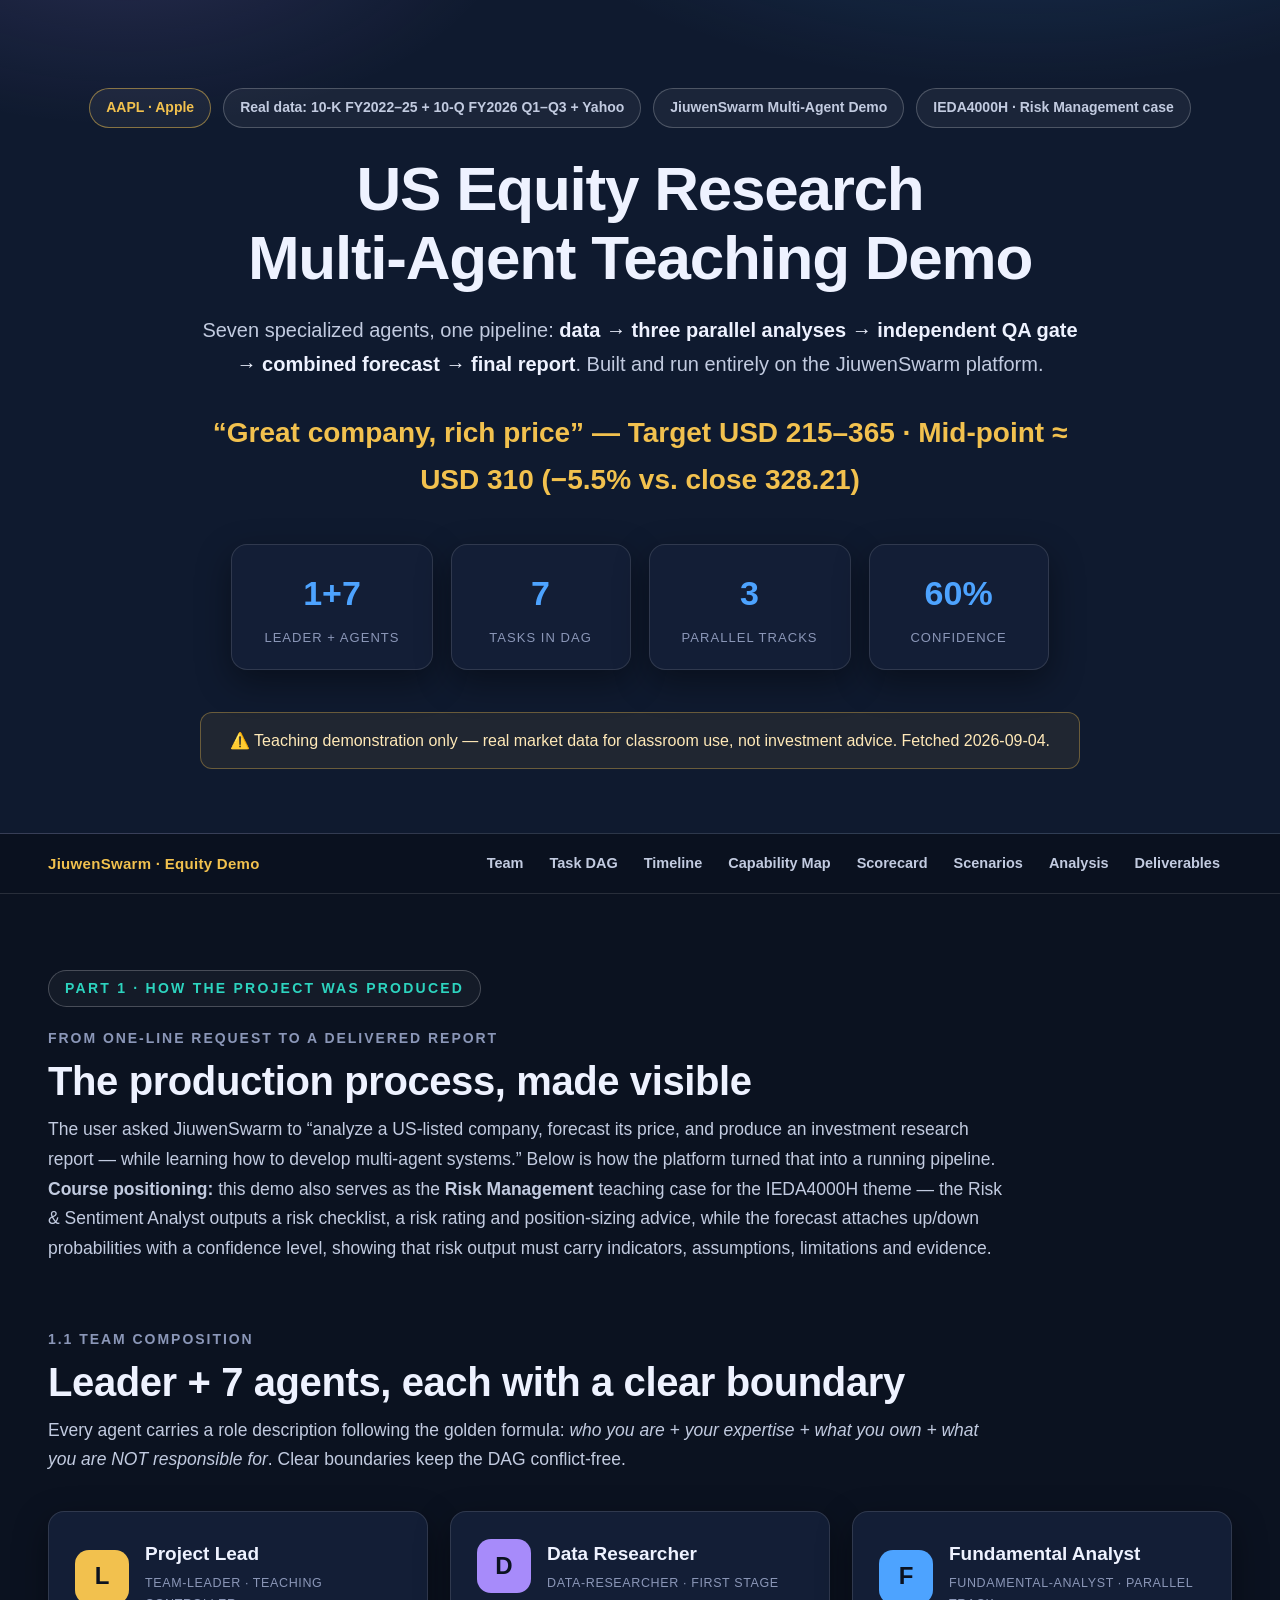
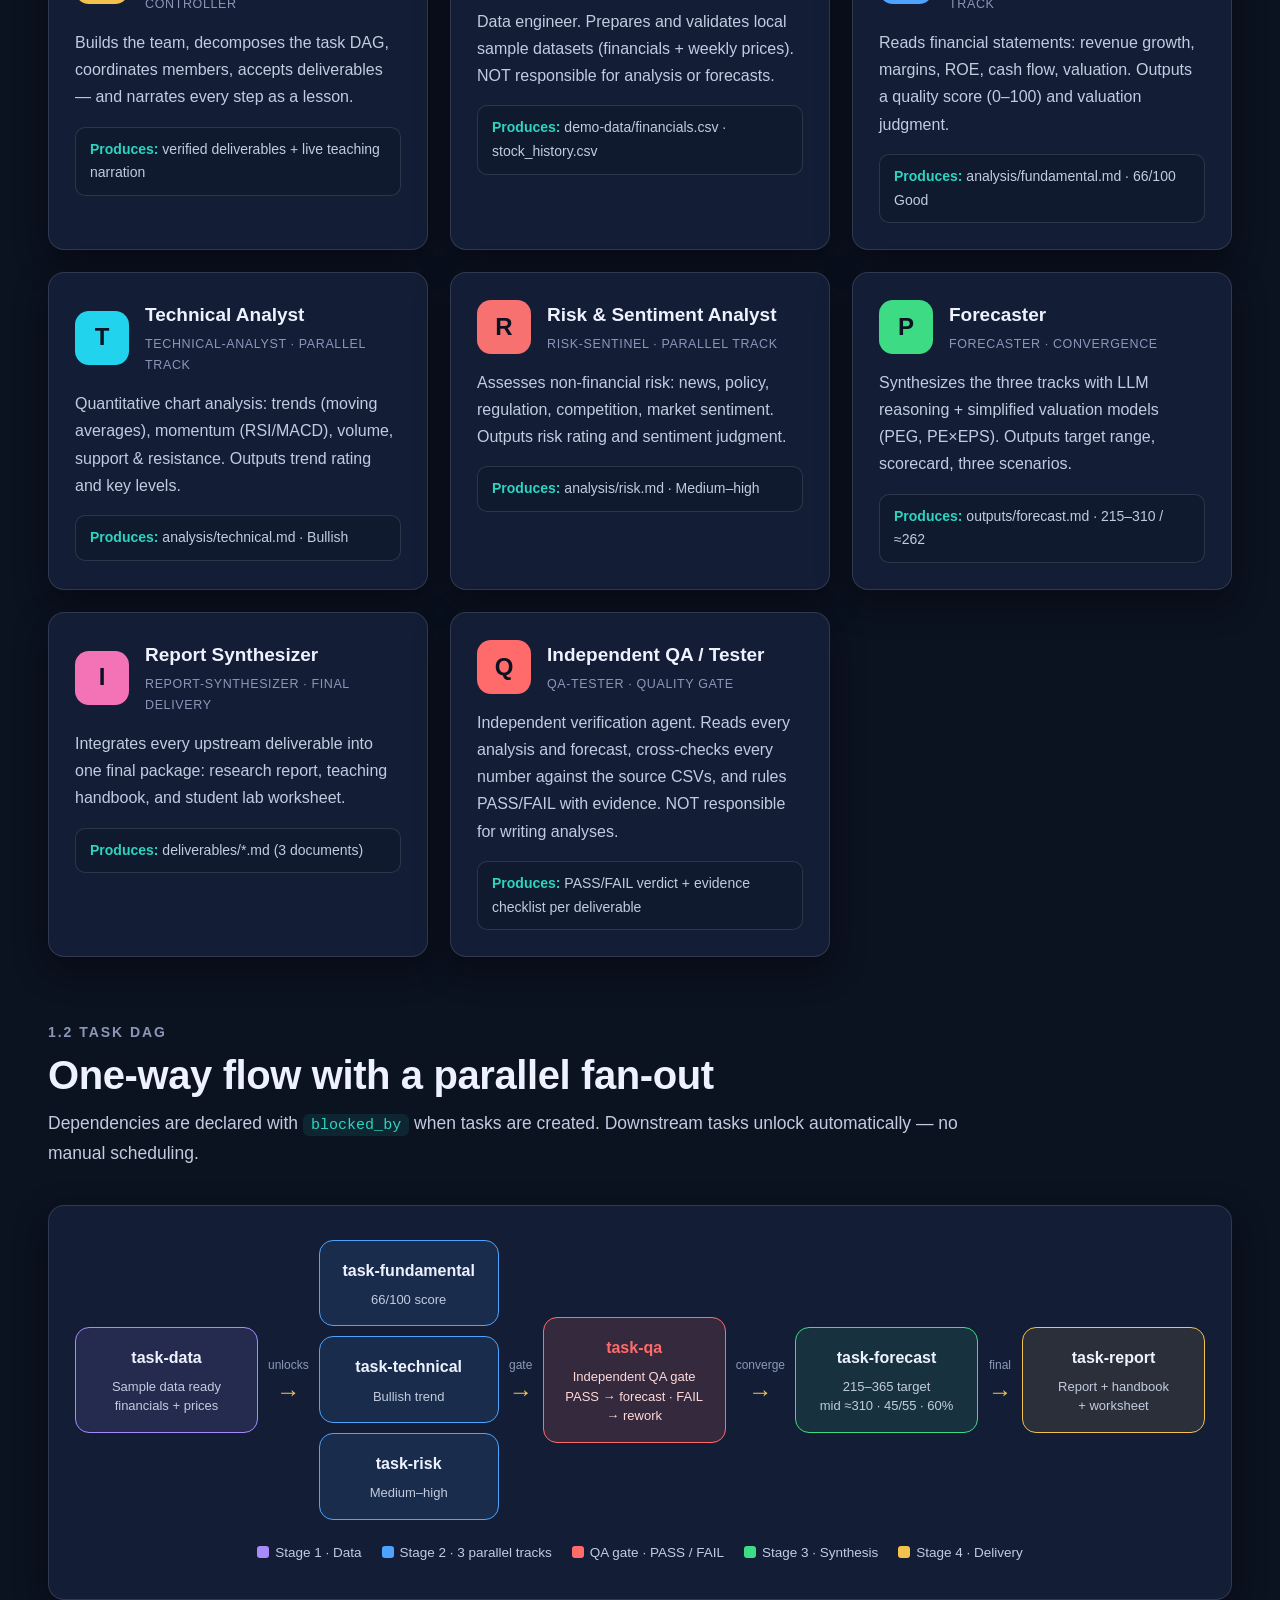
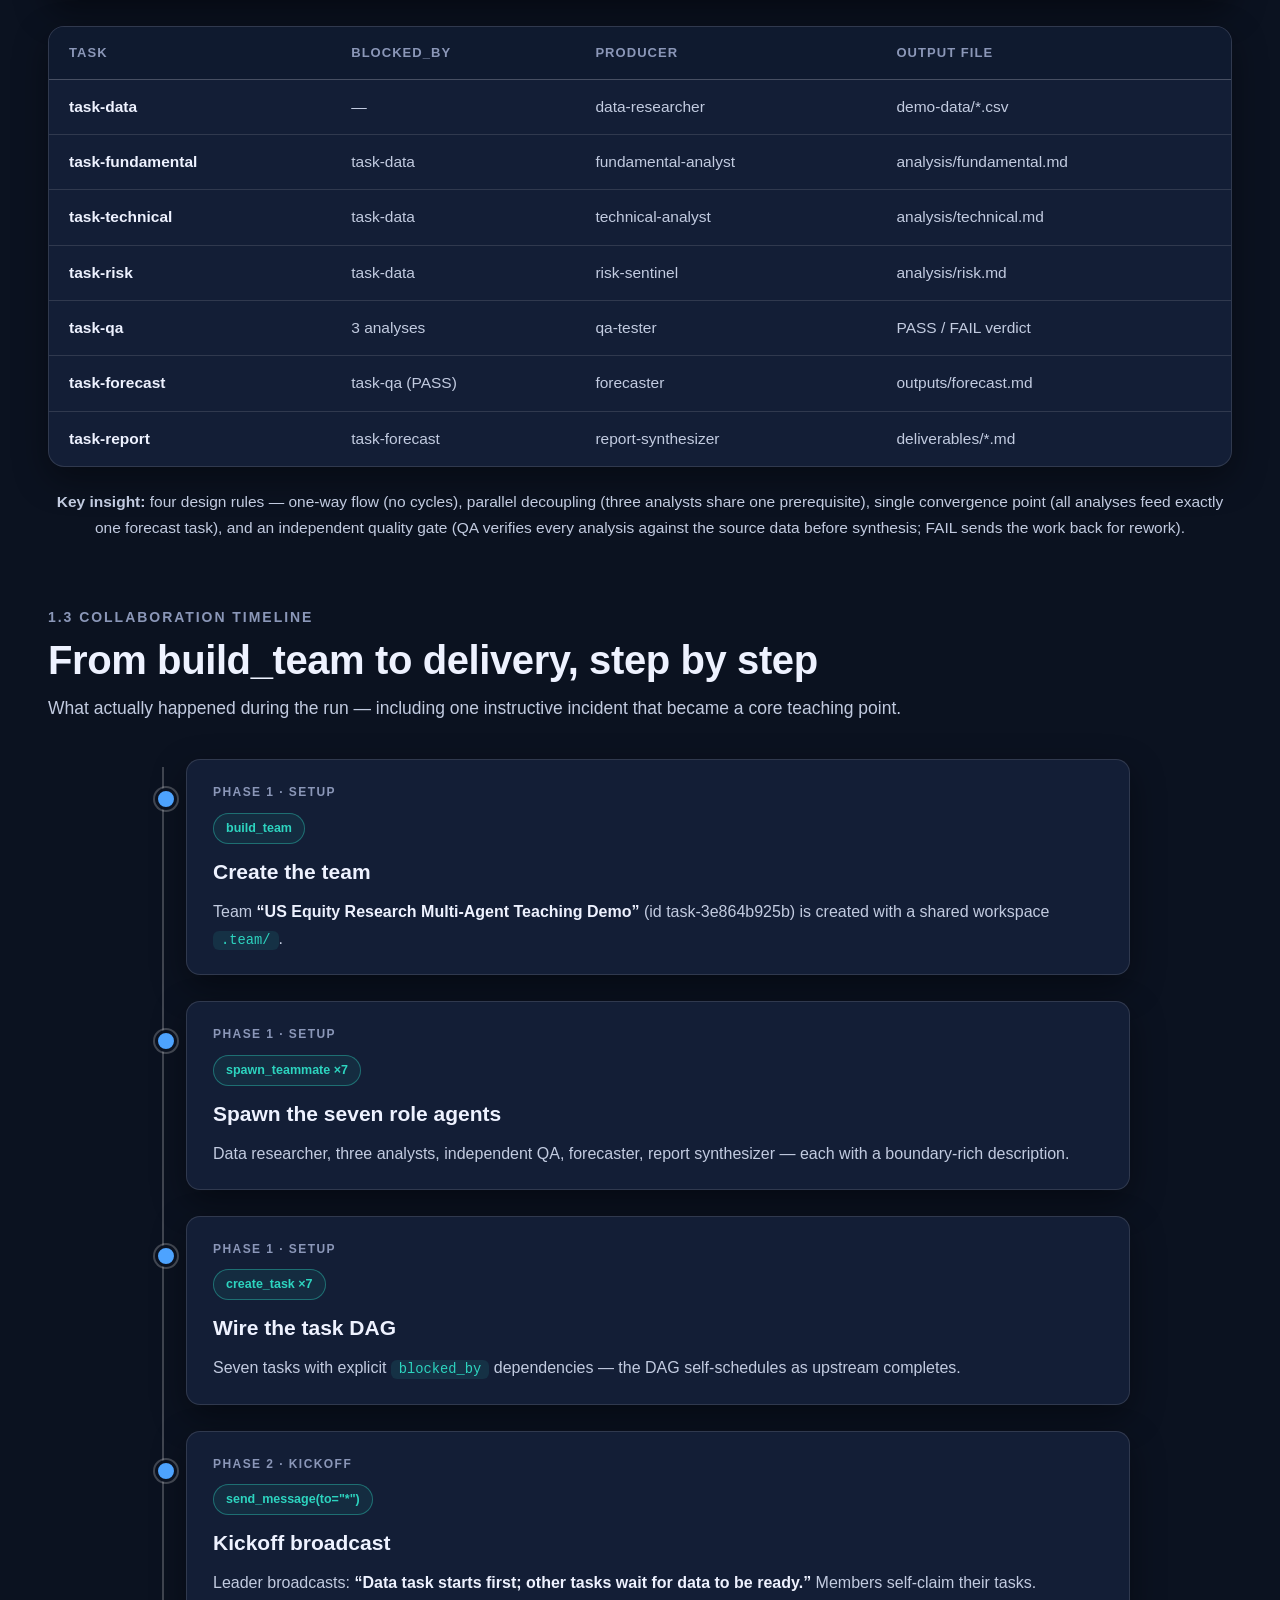
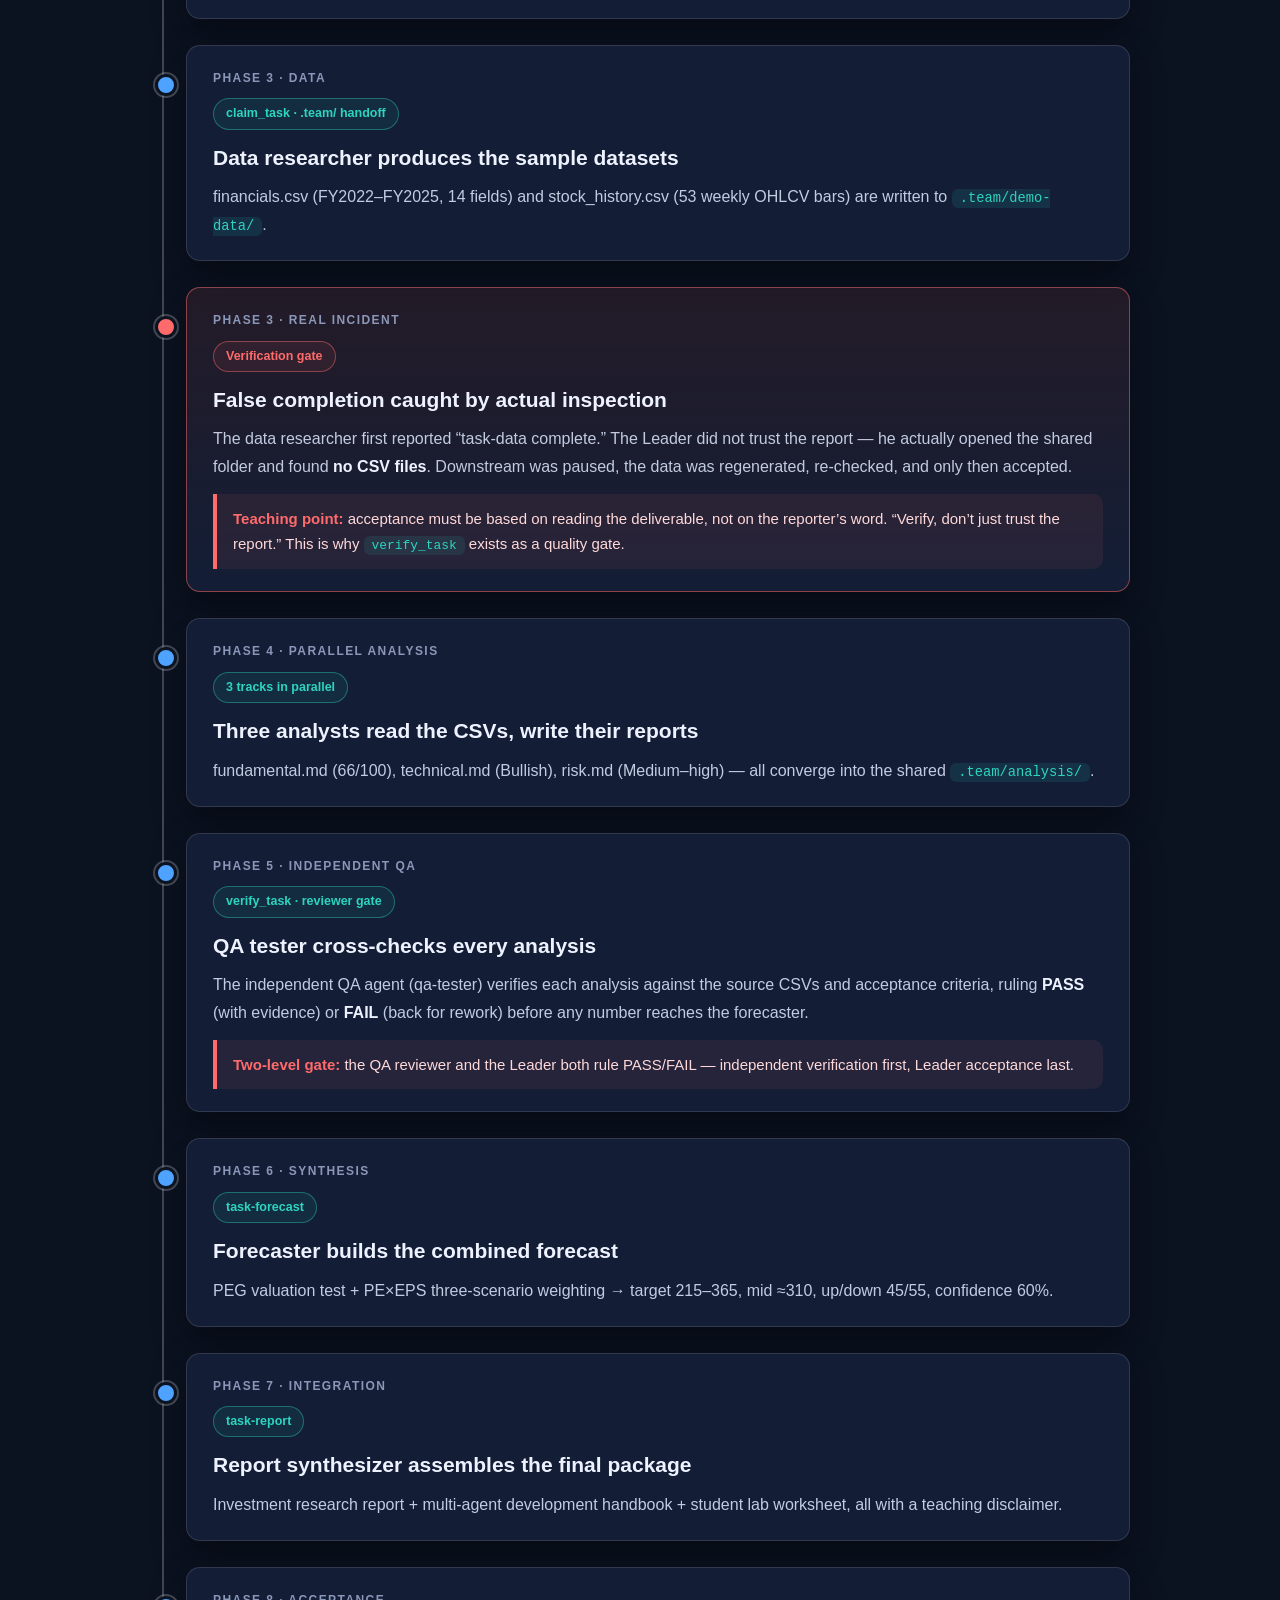
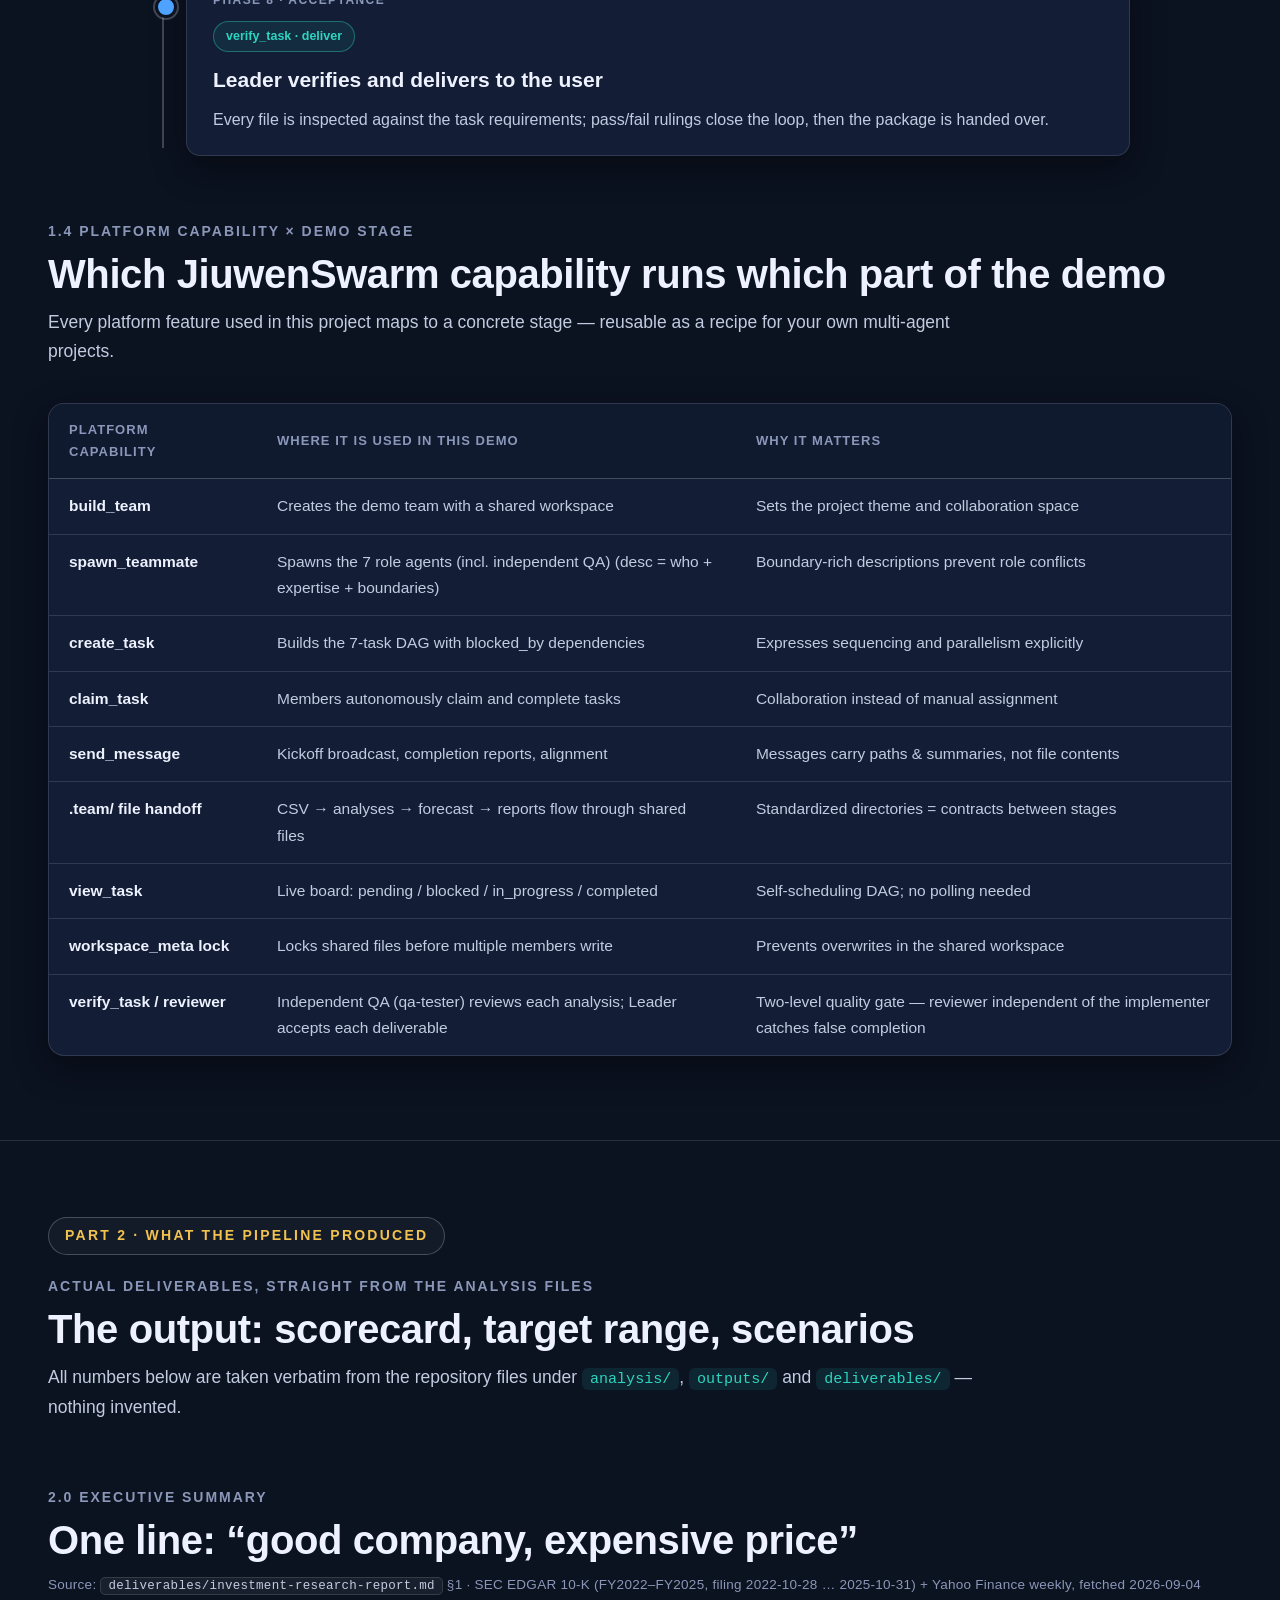
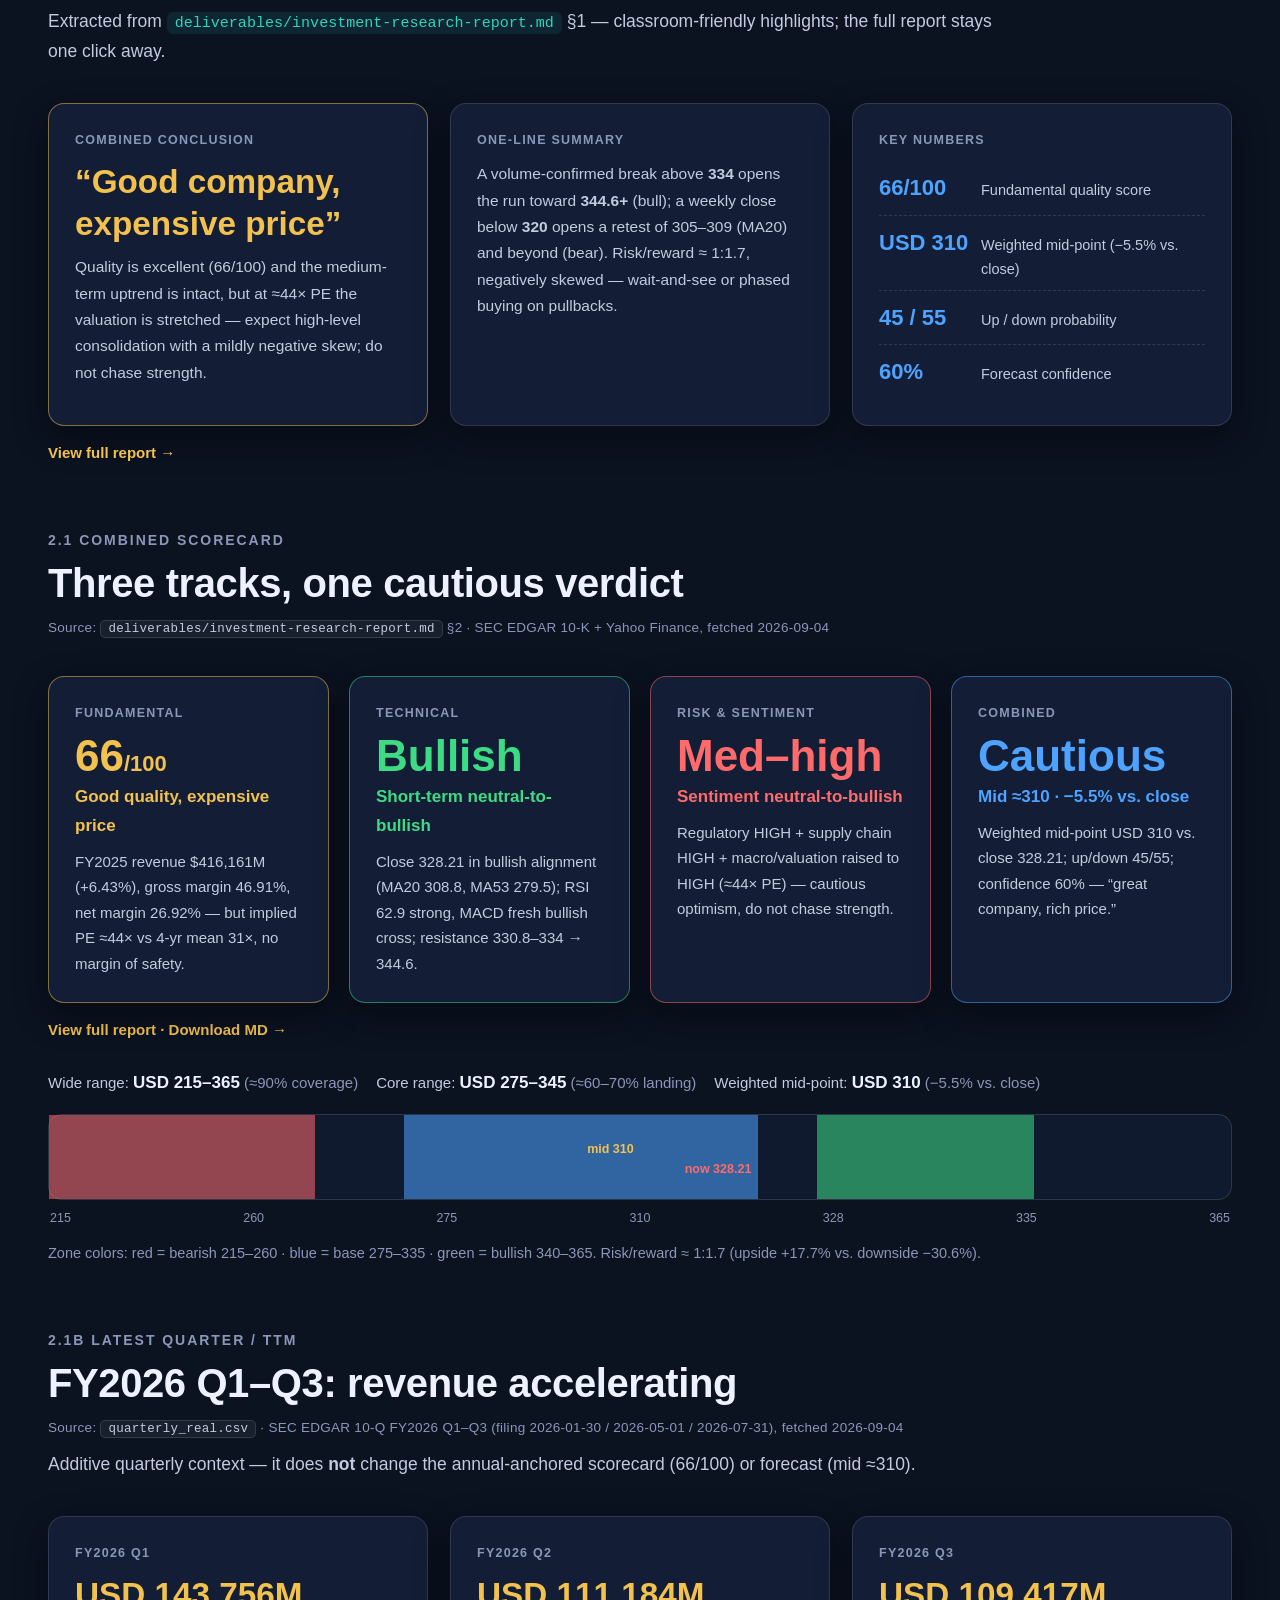
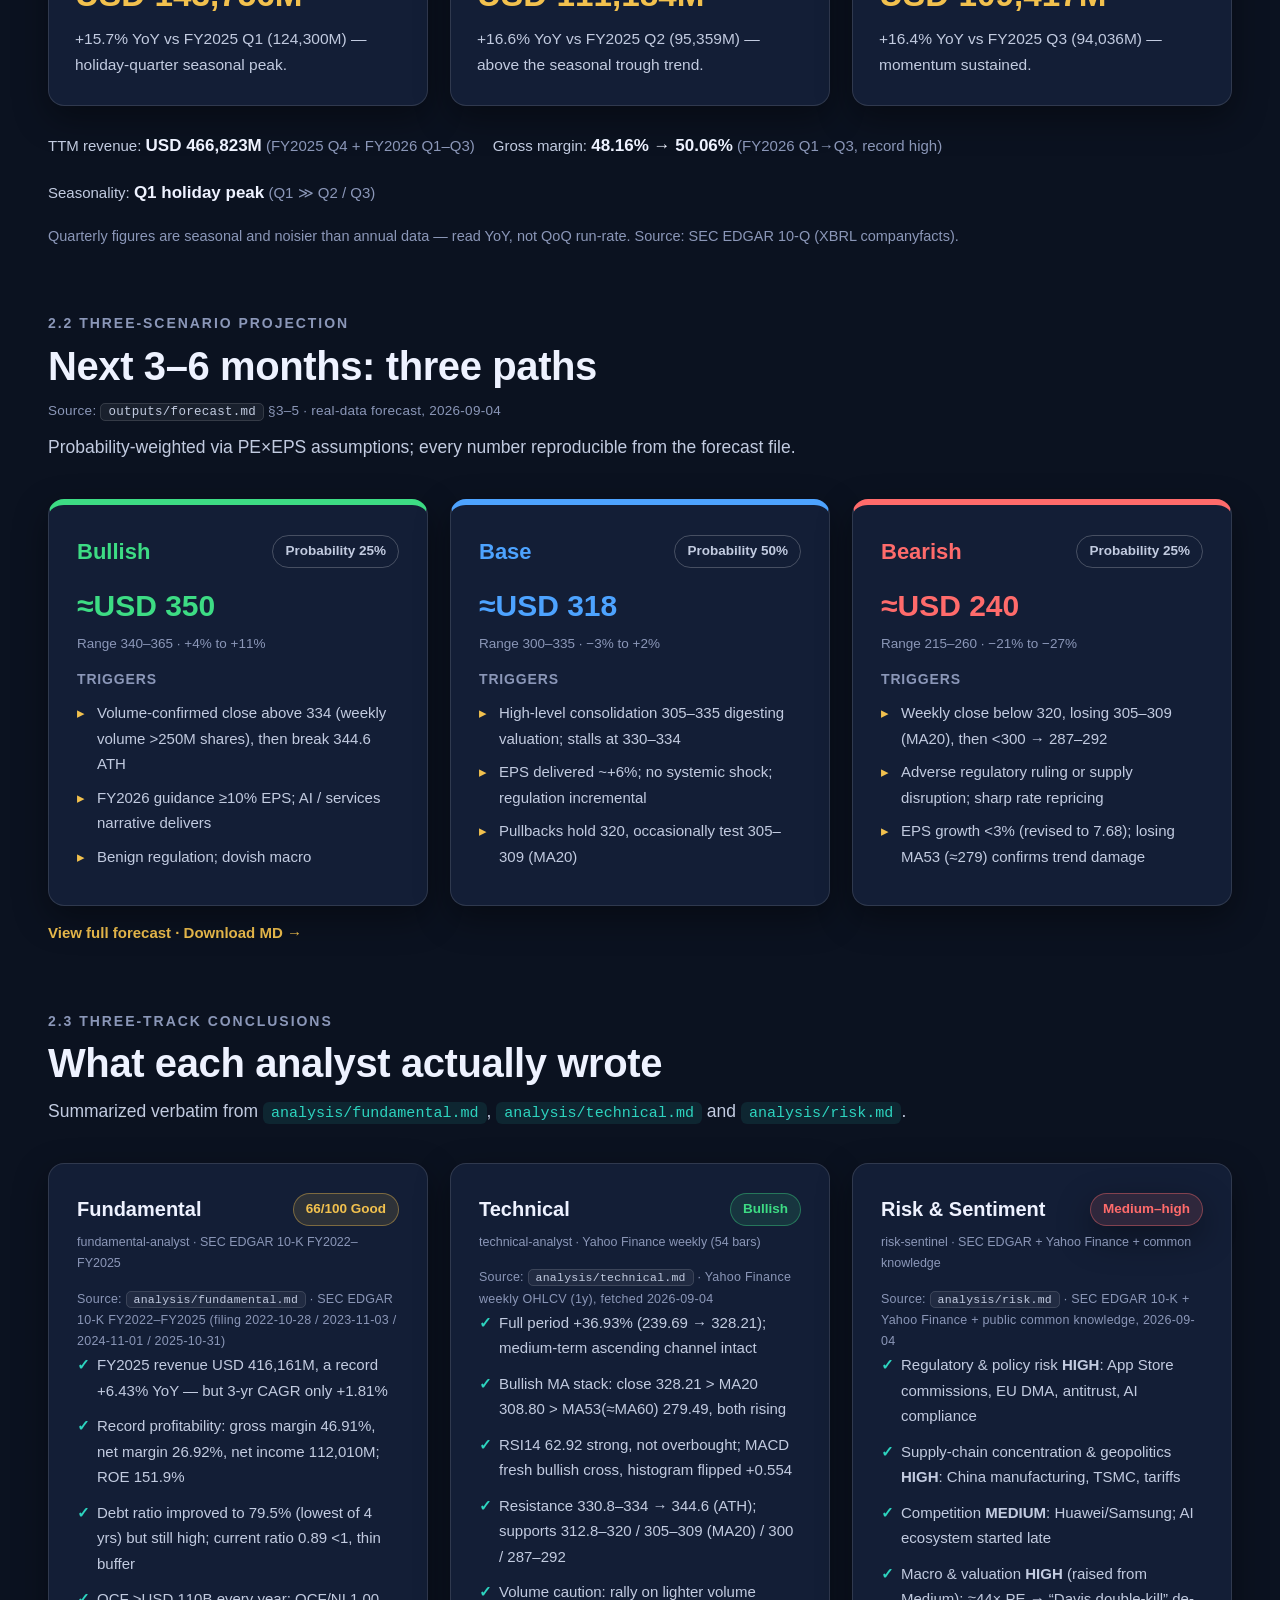
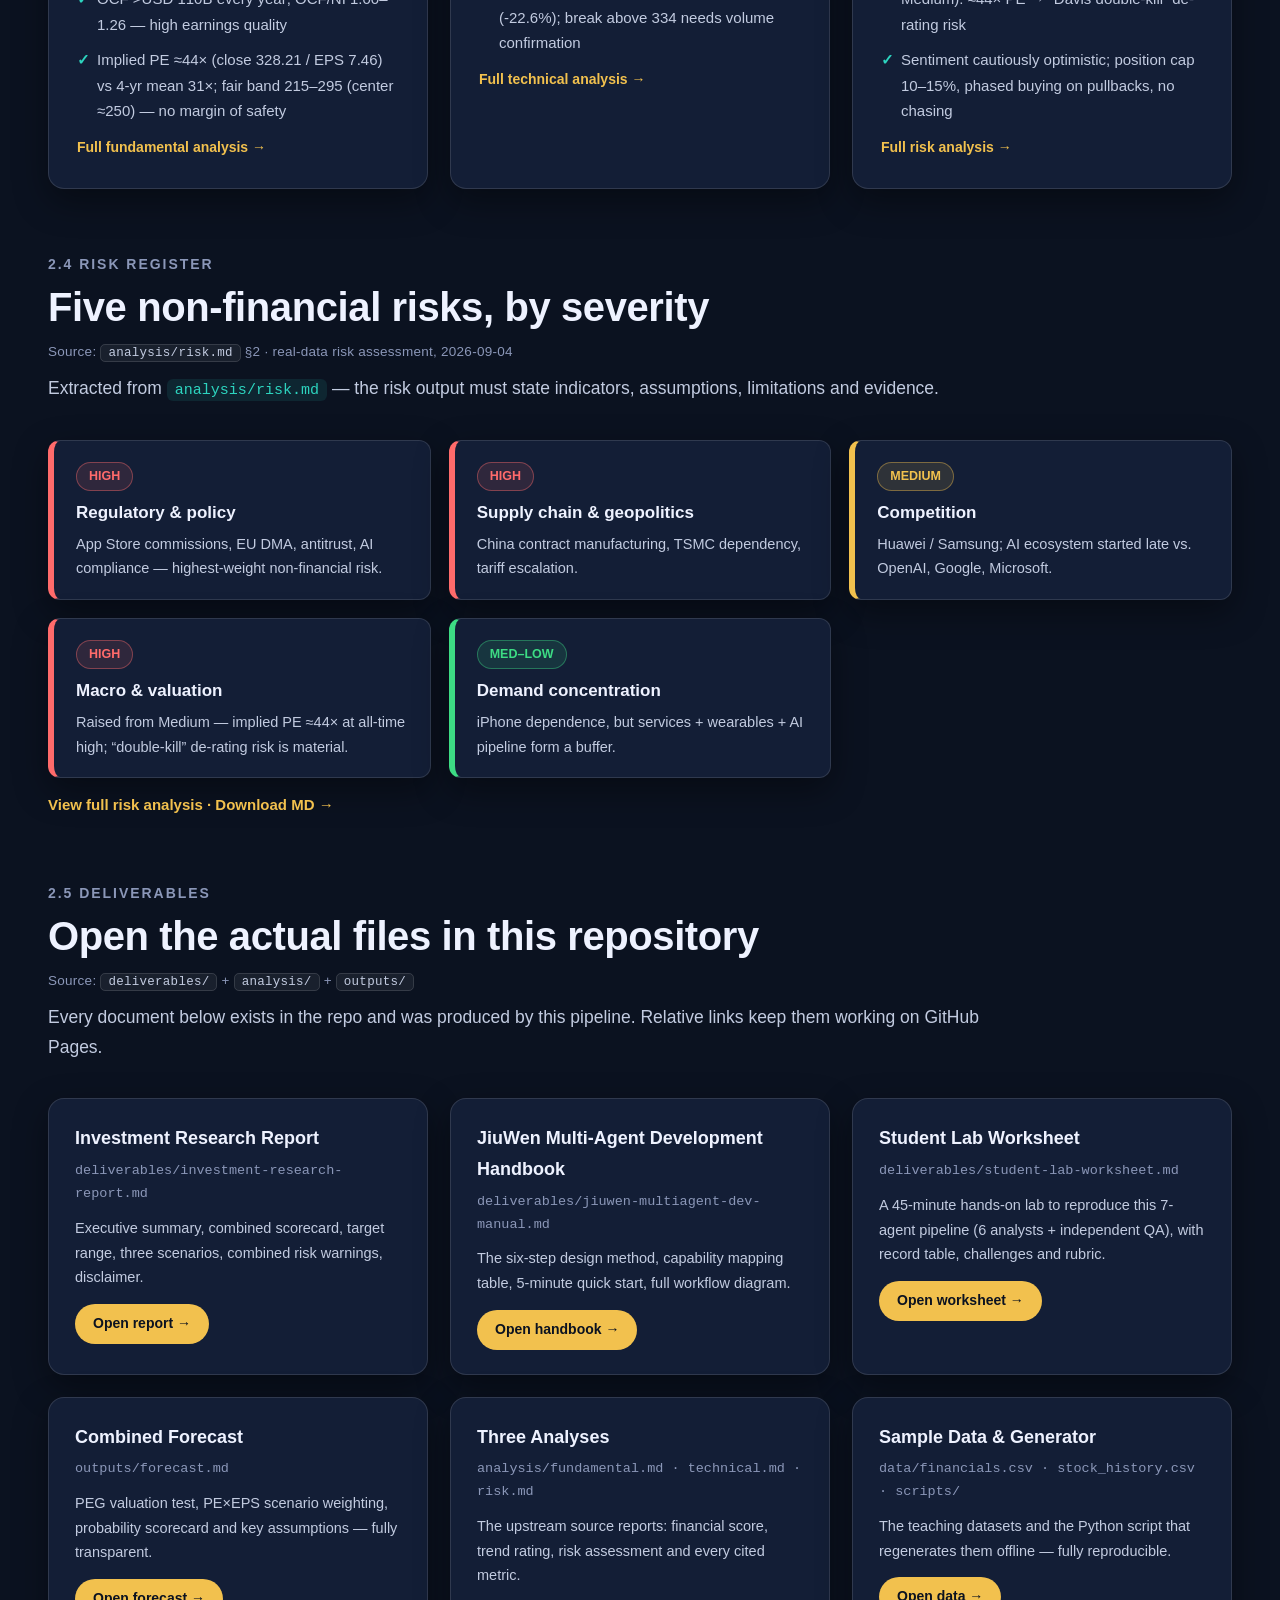
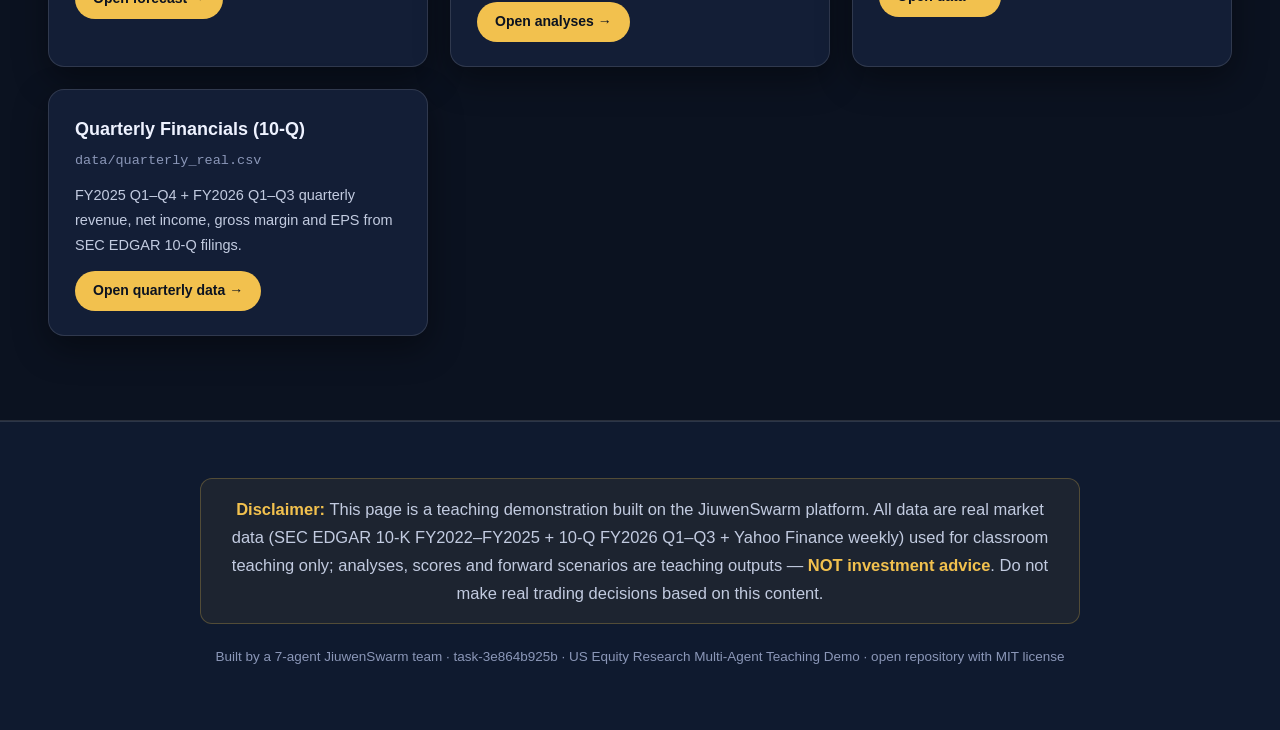
==== commit 6487a338: "feat: add FY2026 quarterly data (10-Q) to report and website" ====
--- a/website/index.html
+++ b/website/index.html
@@ -14,7 +14,7 @@
   <div class="wrap">
     <div class="badges">
       <span class="badge ticker">AAPL &middot; Apple</span>
-      <span class="badge">Real data: SEC EDGAR + Yahoo Finance</span>
+      <span class="badge">Real data: 10-K FY2022&ndash;25 + 10-Q FY2026 Q1&ndash;Q3 + Yahoo</span>
       <span class="badge">JiuwenSwarm Multi-Agent Demo</span>
       <span class="badge">IEDA4000H &middot; Risk Management case</span>
     </div>
@@ -373,6 +373,41 @@
       </div>
     </div>
 
+    <!-- 2.1b Latest Quarter / TTM (rendered from quarterly_real.csv) -->
+    <div id="latest-quarter" class="sec-block">
+      <div class="sec-head">
+        <div class="k">2.1b Latest Quarter / TTM</div>
+        <h2>FY2026 Q1&ndash;Q3: revenue accelerating</h2>
+        <div class="src-tag">Source: <code>quarterly_real.csv</code> &middot; SEC EDGAR 10-Q FY2026 Q1&ndash;Q3 (filing 2026-01-30 / 2026-05-01 / 2026-07-31), fetched 2026-09-04</div>
+        <p>Additive quarterly context &mdash; it does <b>not</b> change the annual-anchored scorecard (66/100) or forecast (mid &asymp;310).</p>
+      </div>
+      <div class="exec-grid">
+        <div class="exec-card">
+          <div class="label">FY2026 Q1</div>
+          <div class="big-line">USD 143,756M</div>
+          <p>+15.7% YoY vs FY2025 Q1 (124,300M) &mdash; holiday-quarter seasonal peak.</p>
+        </div>
+        <div class="exec-card">
+          <div class="label">FY2026 Q2</div>
+          <div class="big-line">USD 111,184M</div>
+          <p>+16.6% YoY vs FY2025 Q2 (95,359M) &mdash; above the seasonal trough trend.</p>
+        </div>
+        <div class="exec-card">
+          <div class="label">FY2026 Q3</div>
+          <div class="big-line">USD 109,417M</div>
+          <p>+16.4% YoY vs FY2025 Q3 (94,036M) &mdash; momentum sustained.</p>
+        </div>
+      </div>
+      <div class="range-card">
+        <div class="range-head">
+          <div class="item">TTM revenue: <b>USD 466,823M</b> <span style="color:#8b97b8">(FY2025 Q4 + FY2026 Q1&ndash;Q3)</span></div>
+          <div class="item">Gross margin: <b>48.16% &rarr; 50.06%</b> <span style="color:#8b97b8">(FY2026 Q1&rarr;Q3, record high)</span></div>
+          <div class="item">Seasonality: <b>Q1 holiday peak</b> <span style="color:#8b97b8">(Q1 &gg; Q2 / Q3)</span></div>
+        </div>
+        <p style="font-size:14.5px;color:#8b97b8;margin-top:12px">Quarterly figures are seasonal and noisier than annual data &mdash; read YoY, not QoQ run-rate. Source: SEC EDGAR 10-Q (XBRL companyfacts).</p>
+      </div>
+    </div>
+
     <!-- 2.2 Scenarios -->
     <div id="scenarios" class="sec-block">
       <div class="sec-head">
@@ -533,6 +568,12 @@
           <div class="d">The teaching datasets and the Python script that regenerates them offline — fully reproducible.</div>
           <a class="btn" href="../data/financials.csv" target="_blank" rel="noopener">Open data →</a>
         </div>
+        <div class="del">
+          <div class="t">Quarterly Financials (10-Q)</div>
+          <div class="p">data/quarterly_real.csv</div>
+          <div class="d">FY2025 Q1&ndash;Q4 + FY2026 Q1&ndash;Q3 quarterly revenue, net income, gross margin and EPS from SEC EDGAR 10-Q filings.</div>
+          <a class="btn" href="../data/quarterly_real.csv" target="_blank" rel="noopener">Open quarterly data →</a>
+        </div>
       </div>
     </div>
   </div>
@@ -542,7 +583,7 @@
 <!-- ================= FOOTER ================= -->
 <footer>
   <div class="wrap">
-    <div class="disc"><b>Disclaimer:</b> This page is a teaching demonstration built on the JiuwenSwarm platform. All data are real market data (SEC EDGAR 10-K FY2022&ndash;FY2025 + Yahoo Finance weekly) used for classroom teaching only; analyses, scores and forward scenarios are teaching outputs &mdash; <b>NOT investment advice</b>. Do not make real trading decisions based on this content.</div>
+    <div class="disc"><b>Disclaimer:</b> This page is a teaching demonstration built on the JiuwenSwarm platform. All data are real market data (SEC EDGAR 10-K FY2022&ndash;FY2025 + 10-Q FY2026 Q1&ndash;Q3 + Yahoo Finance weekly) used for classroom teaching only; analyses, scores and forward scenarios are teaching outputs &mdash; <b>NOT investment advice</b>. Do not make real trading decisions based on this content.</div>
     <div class="meta">Built by a 7-agent JiuwenSwarm team · task-3e864b925b · US Equity Research Multi-Agent Teaching Demo · open repository with MIT license</div>
   </div>
 </footer>
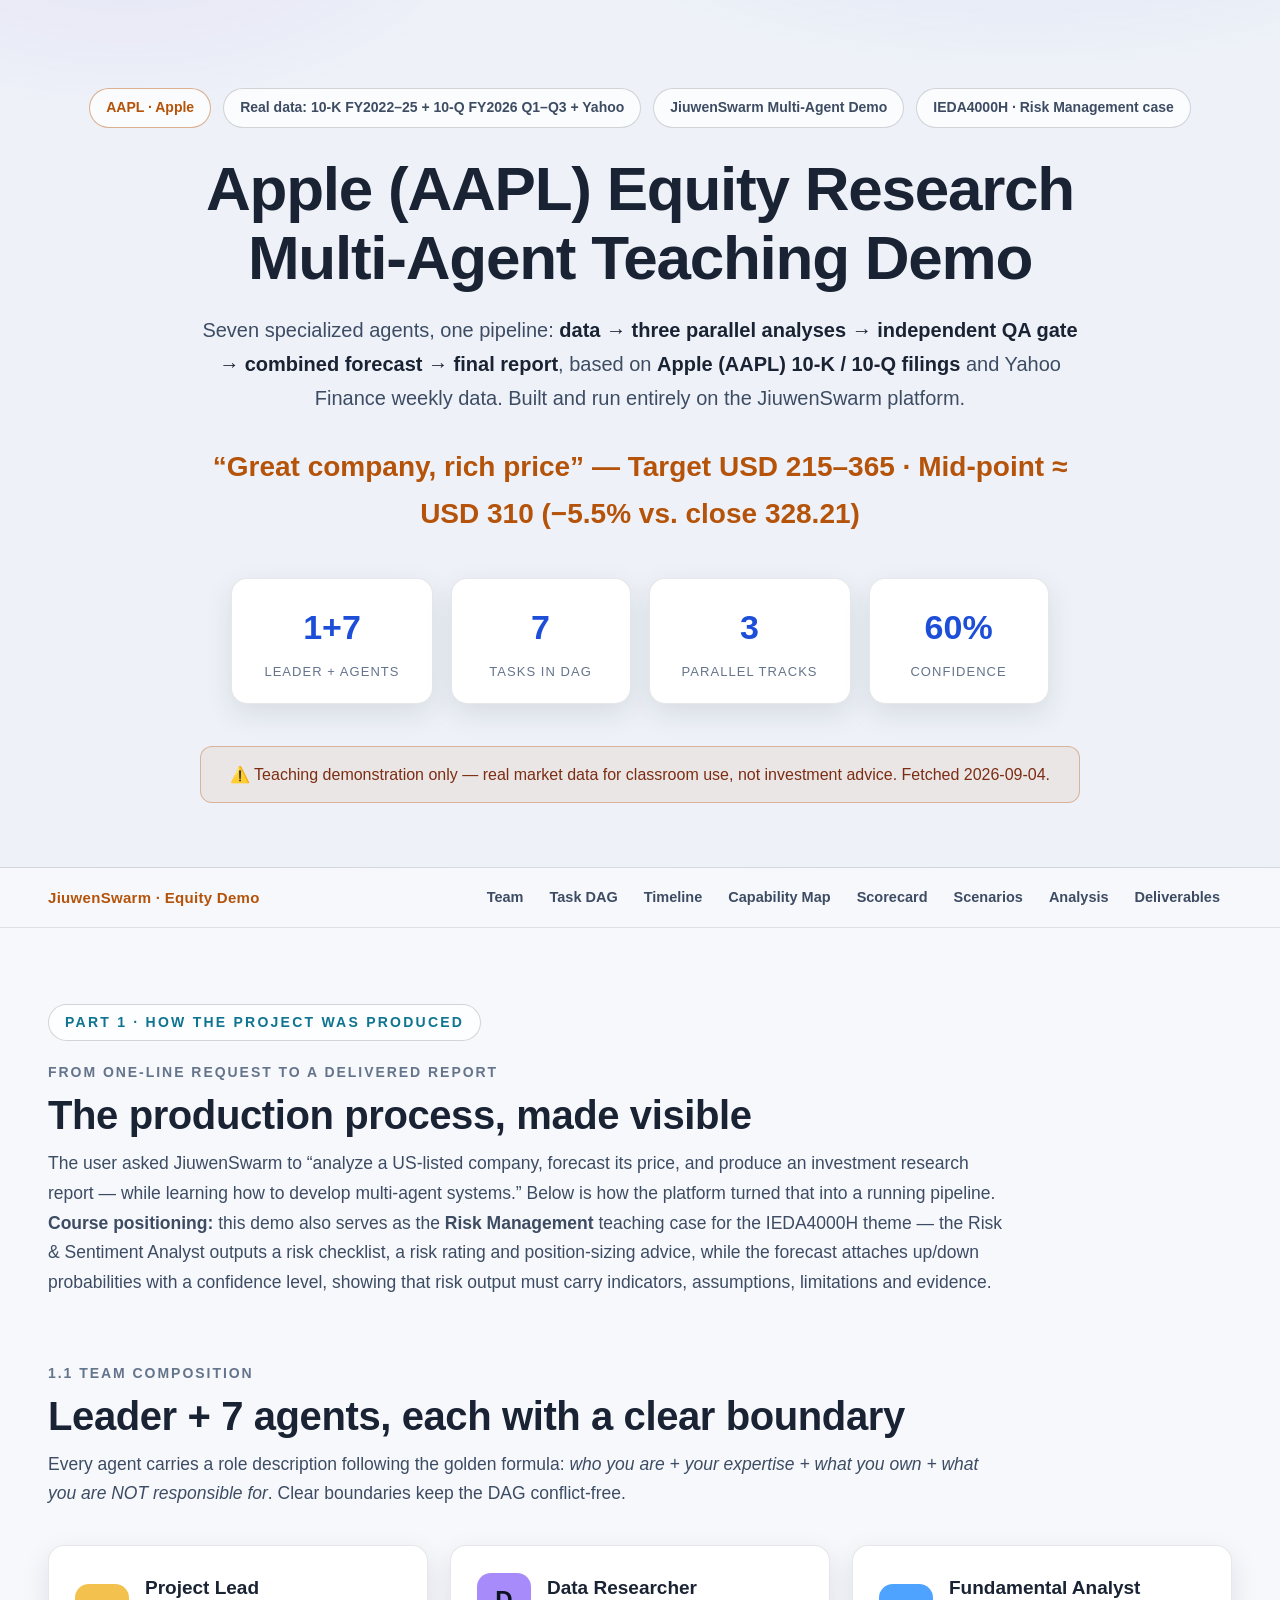
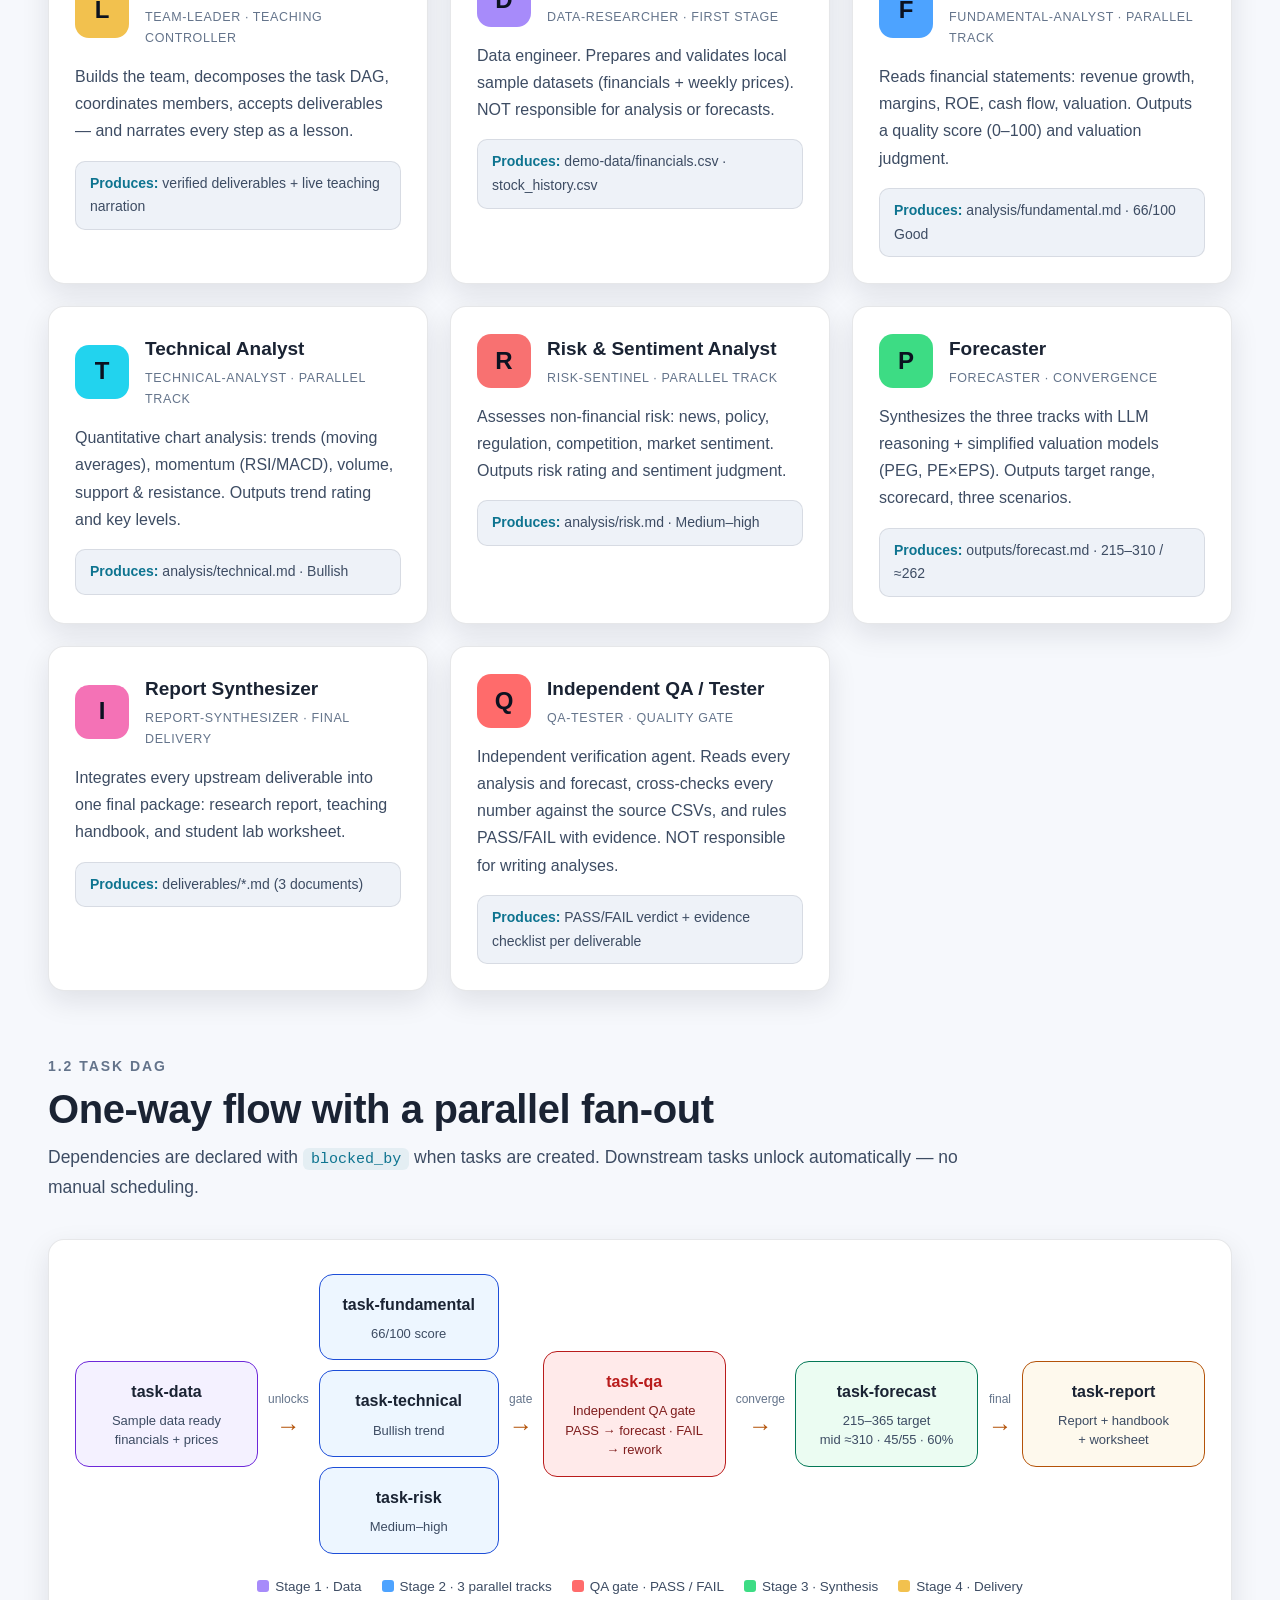
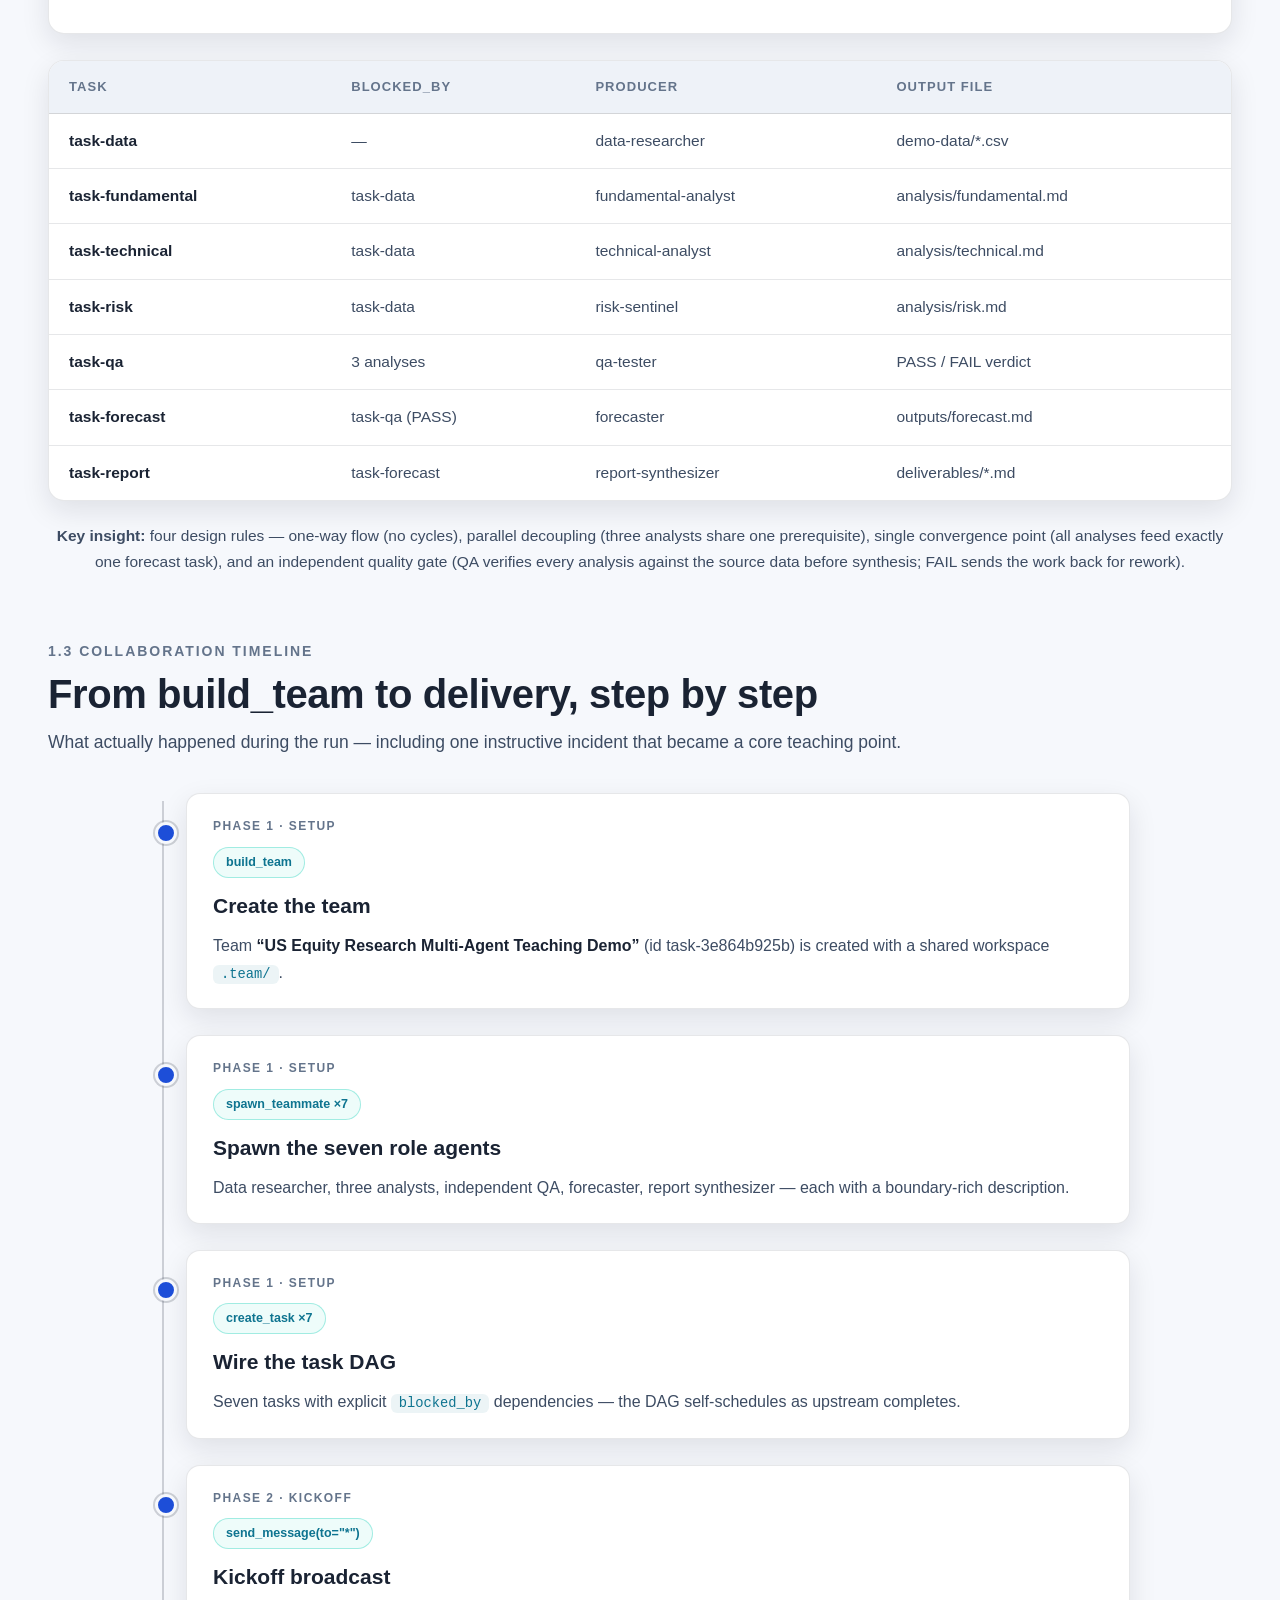
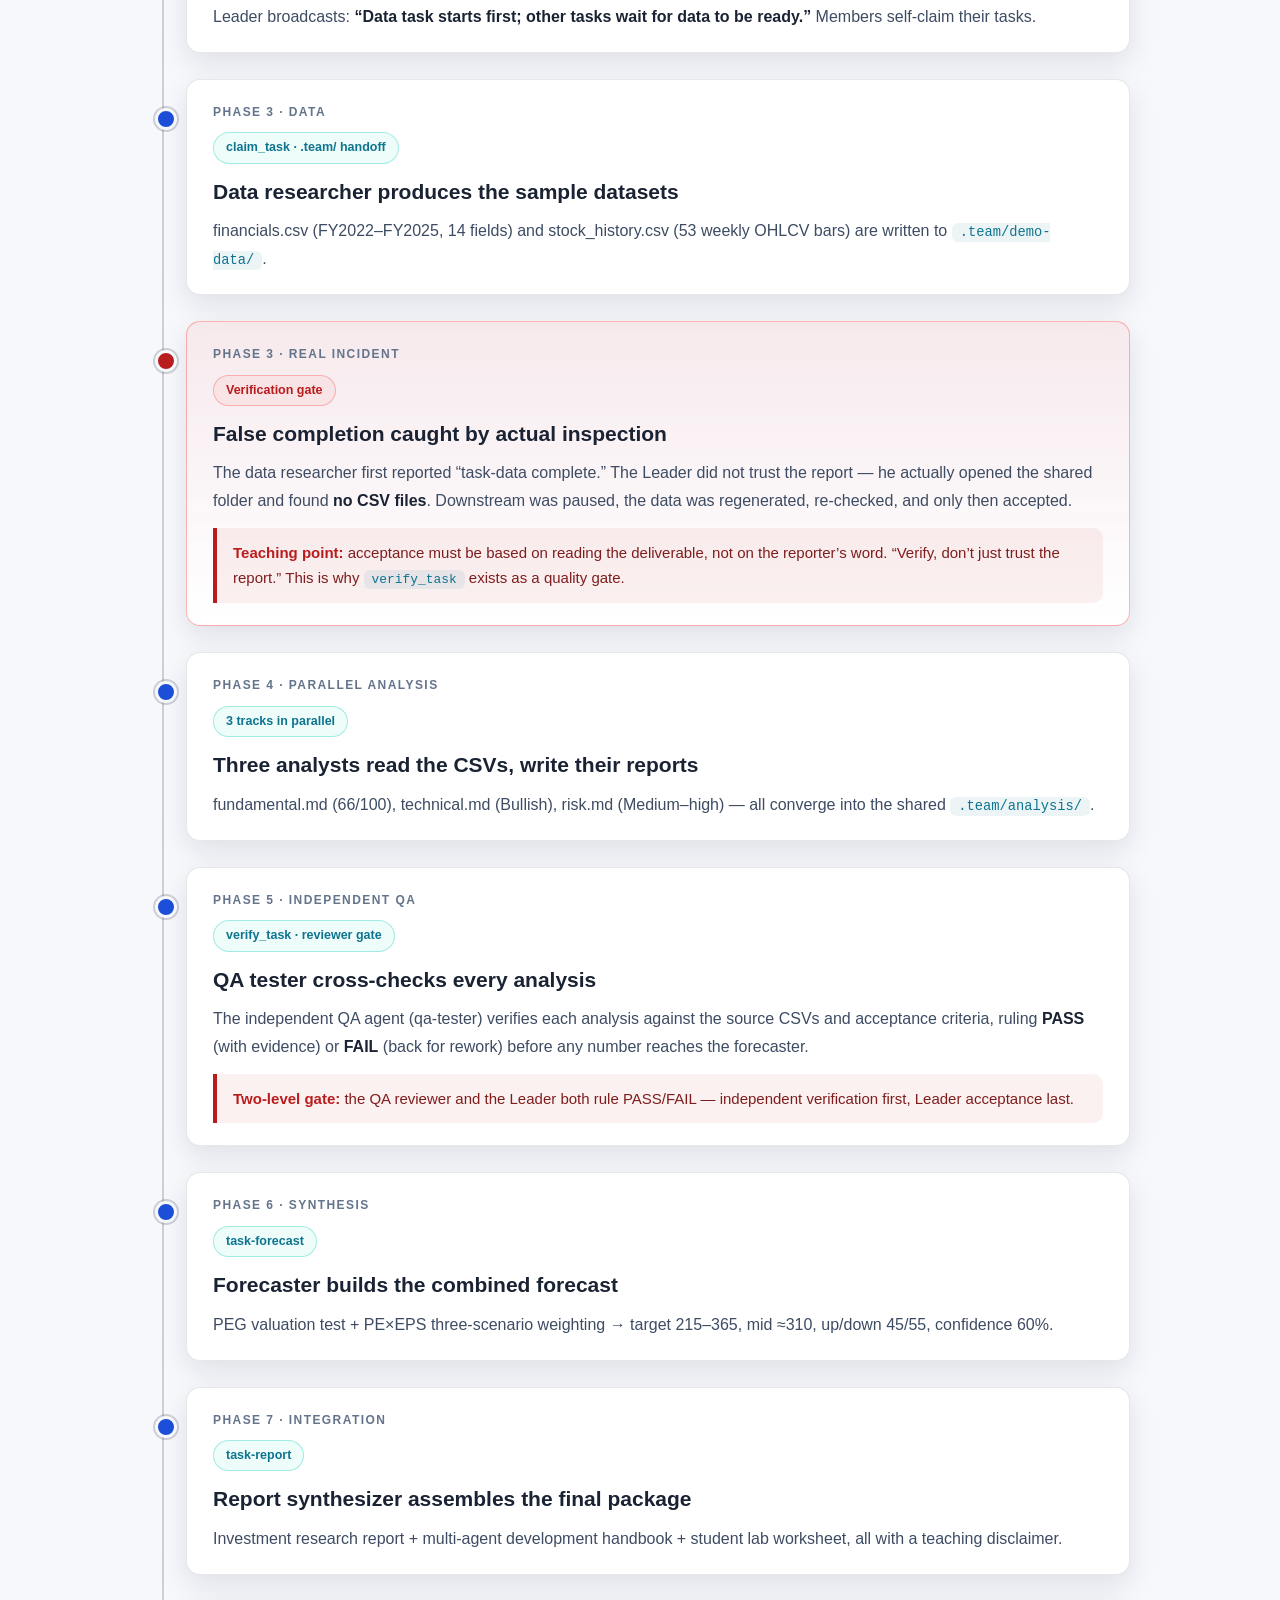
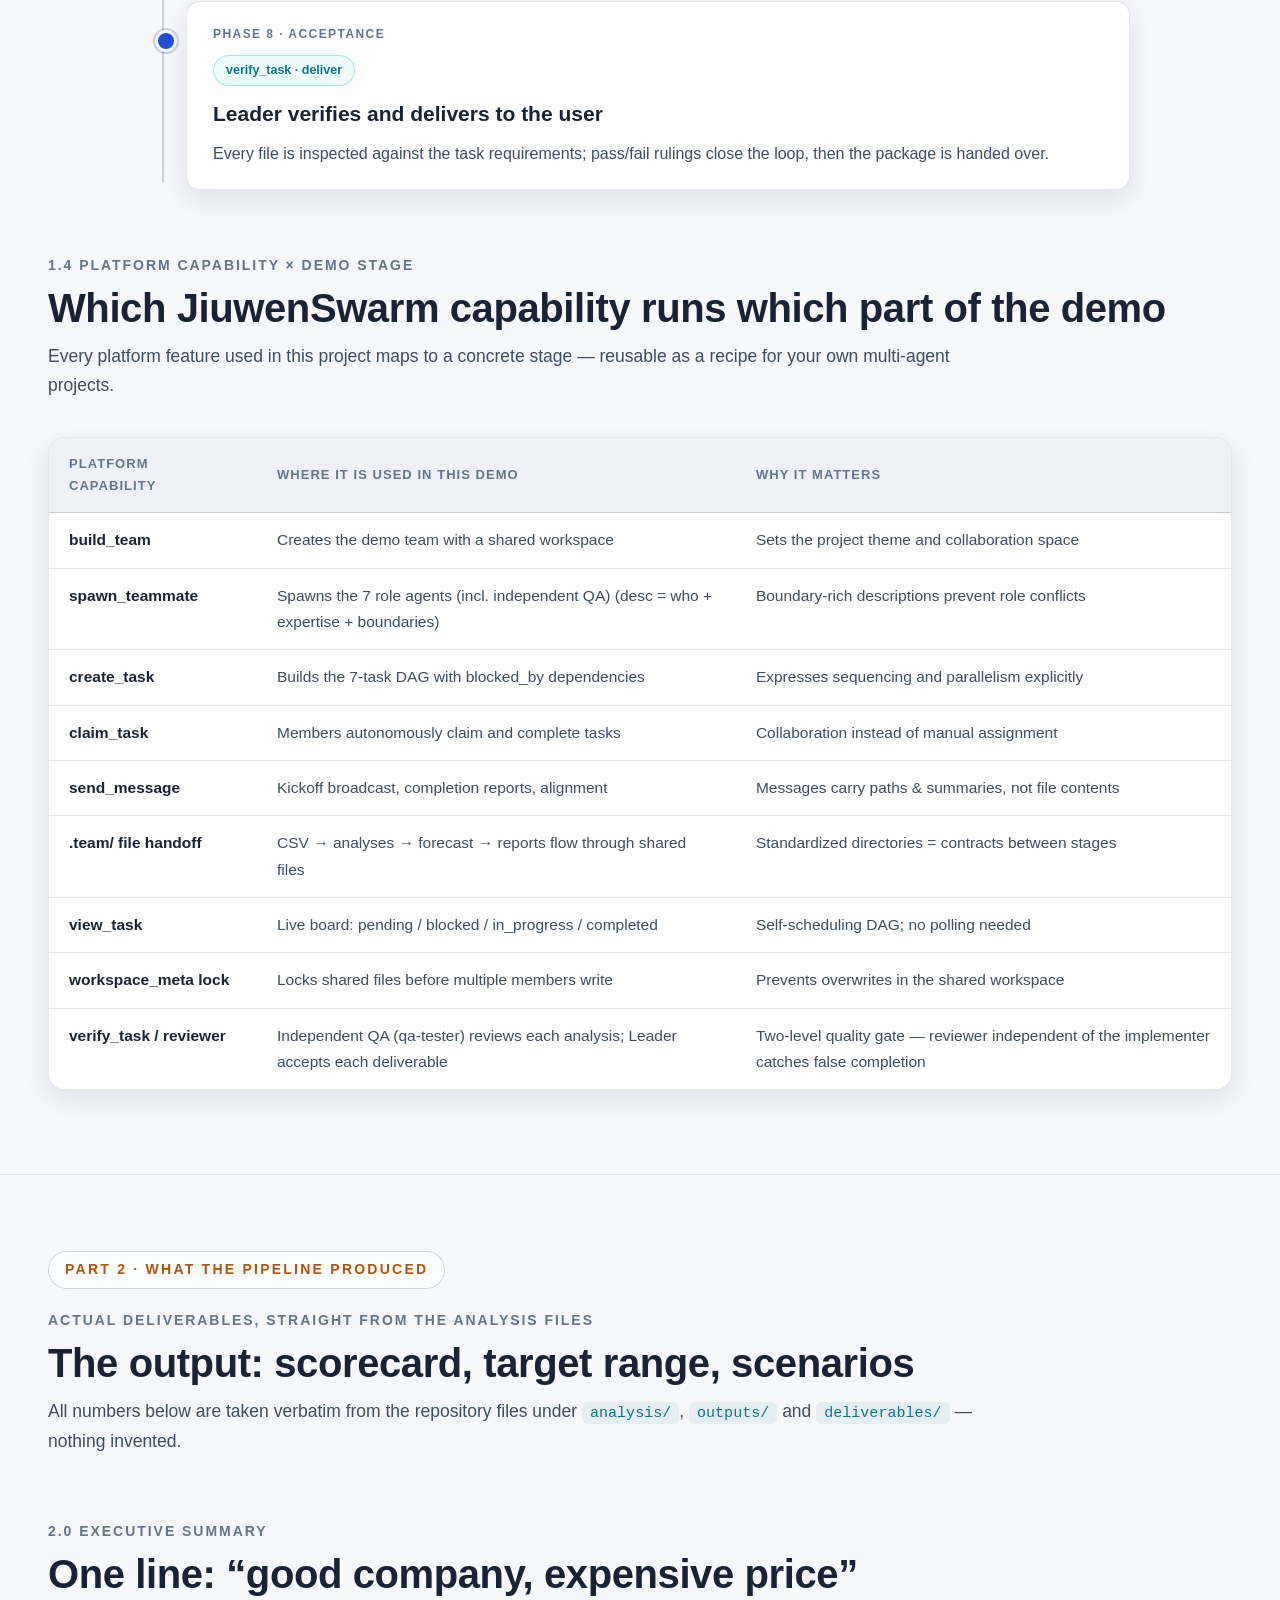
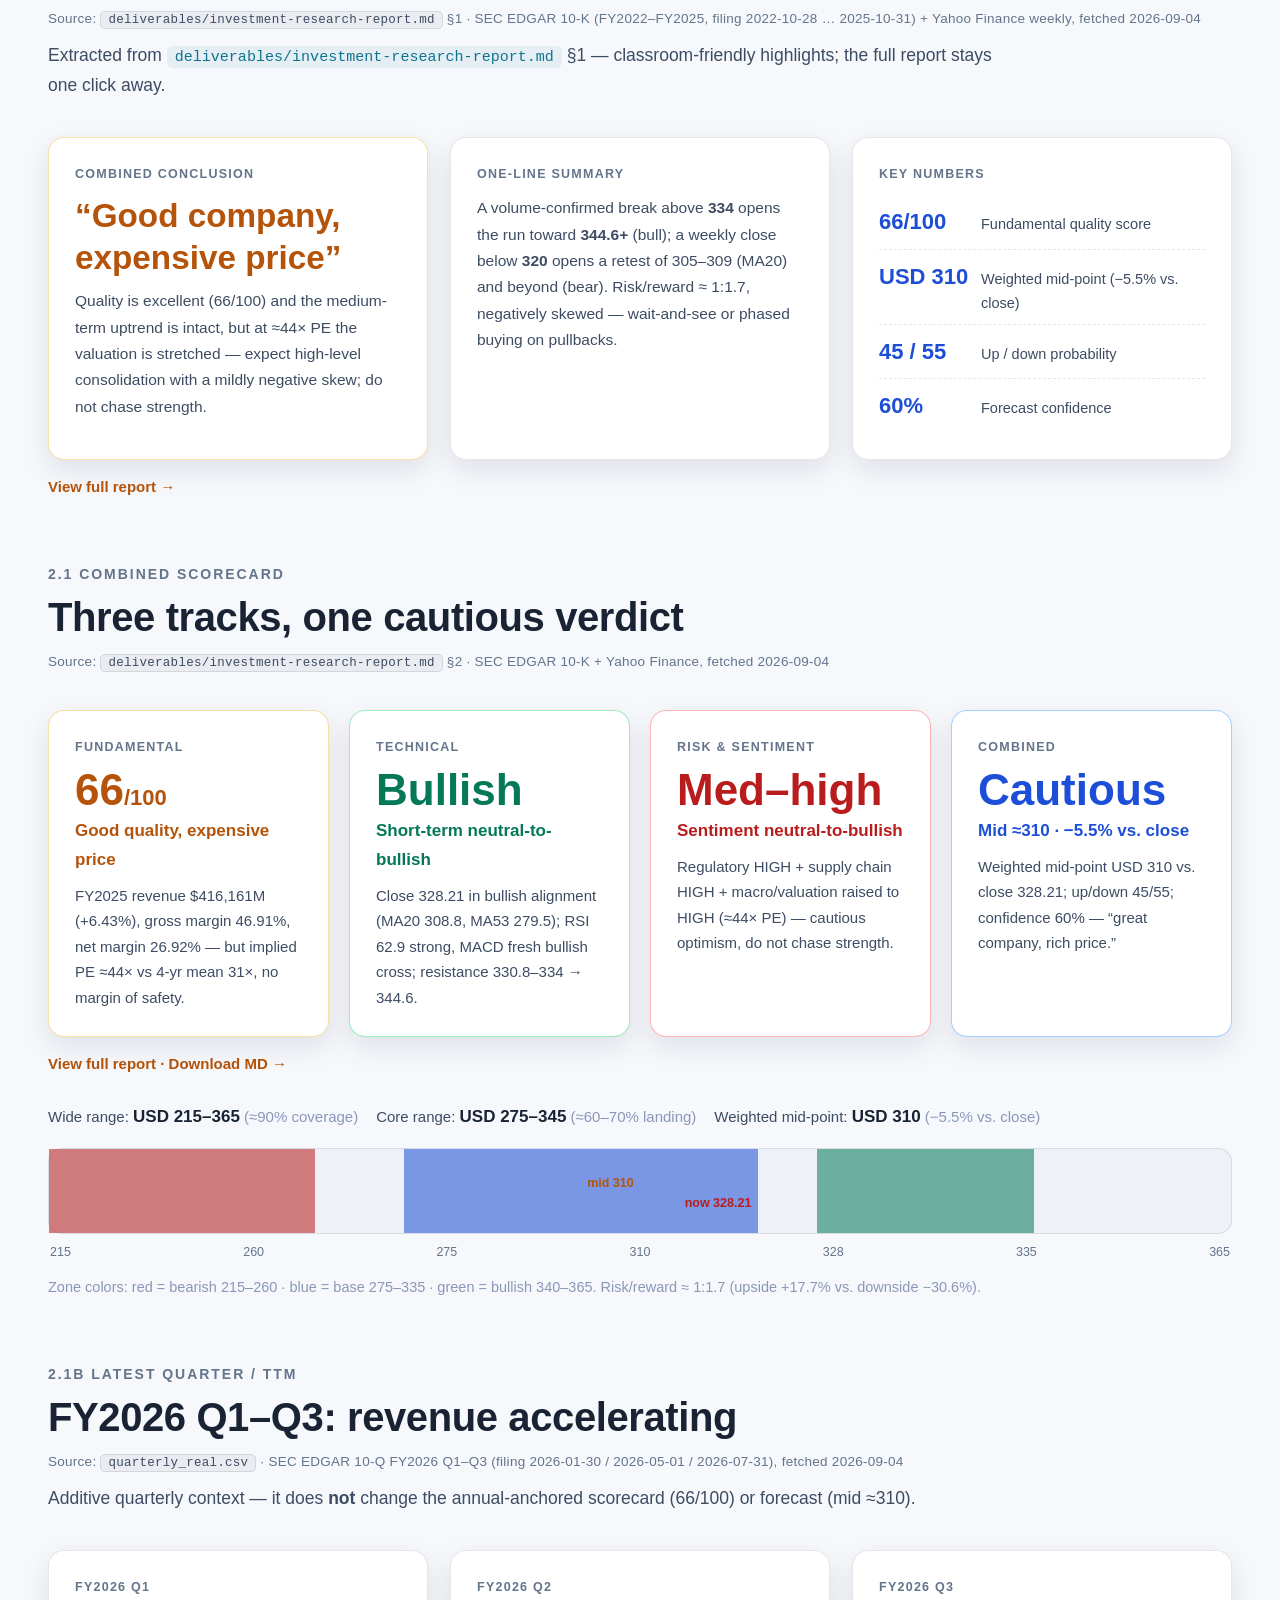
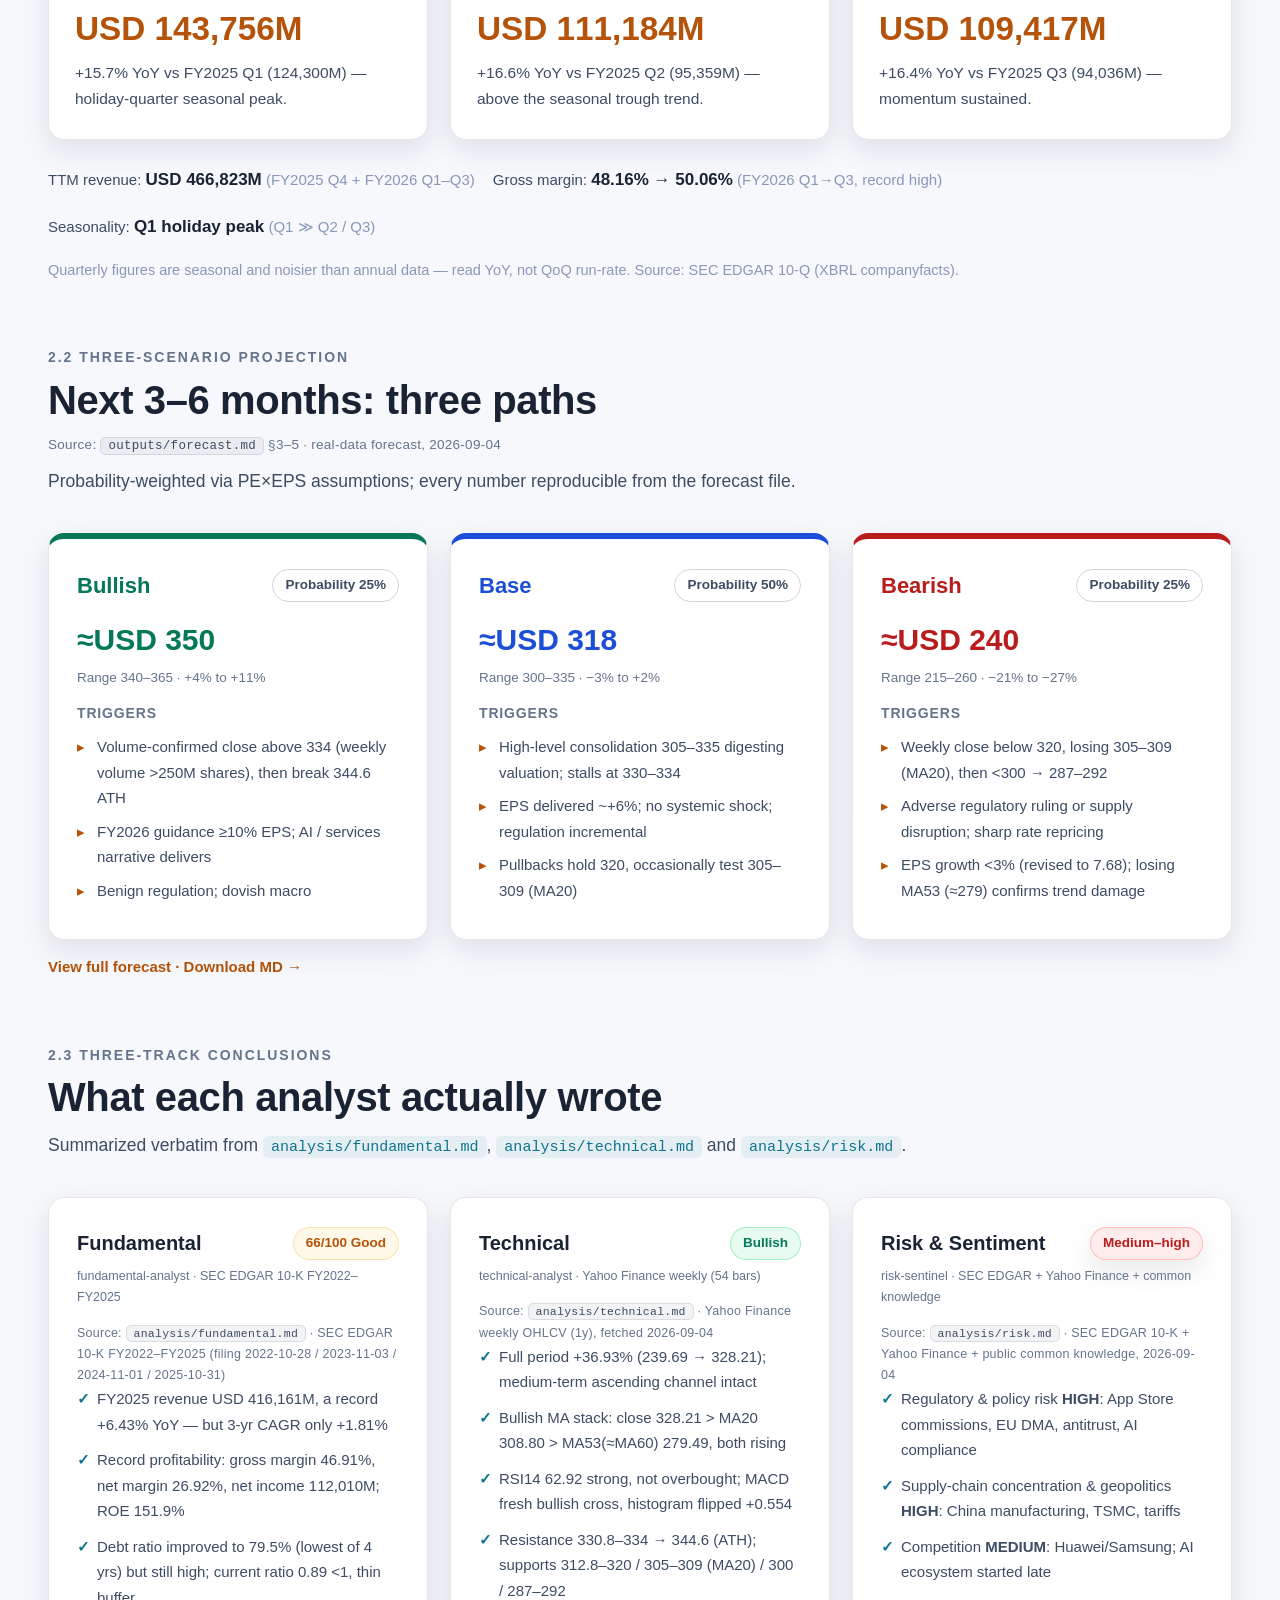
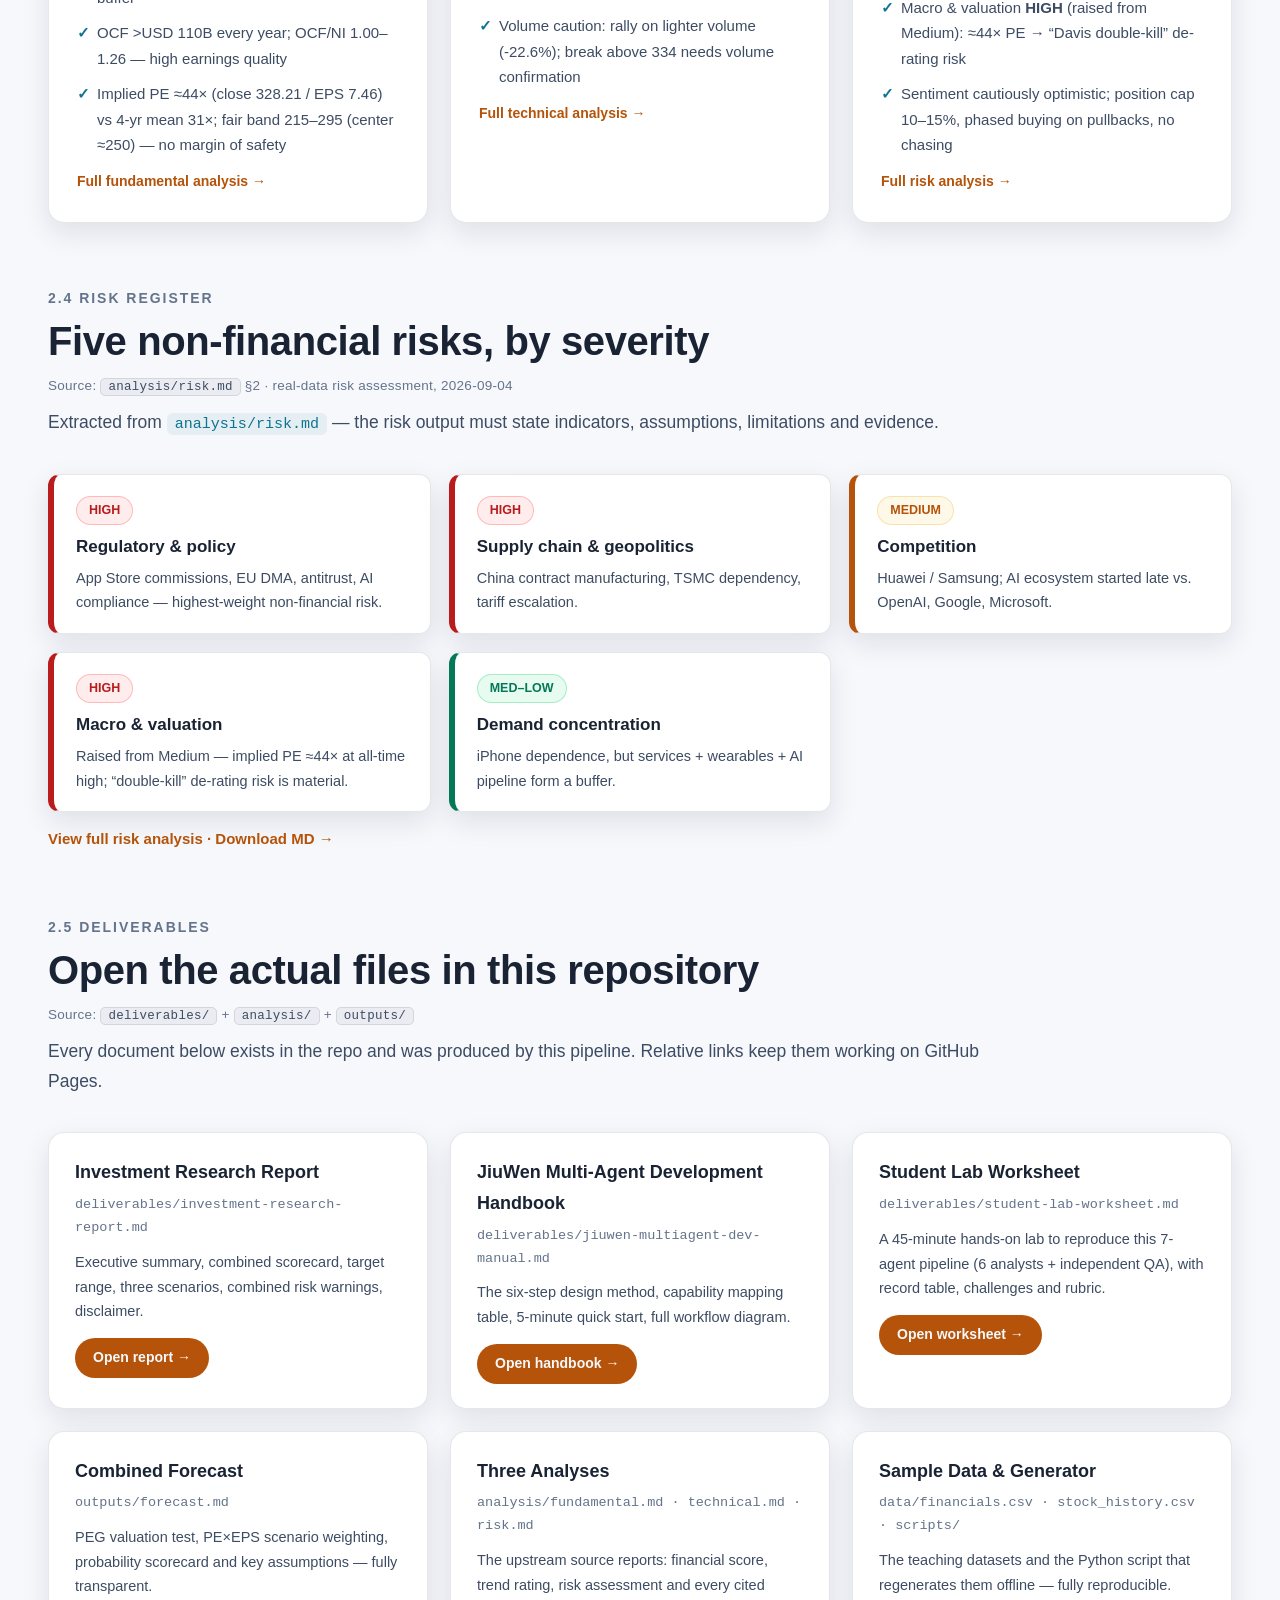
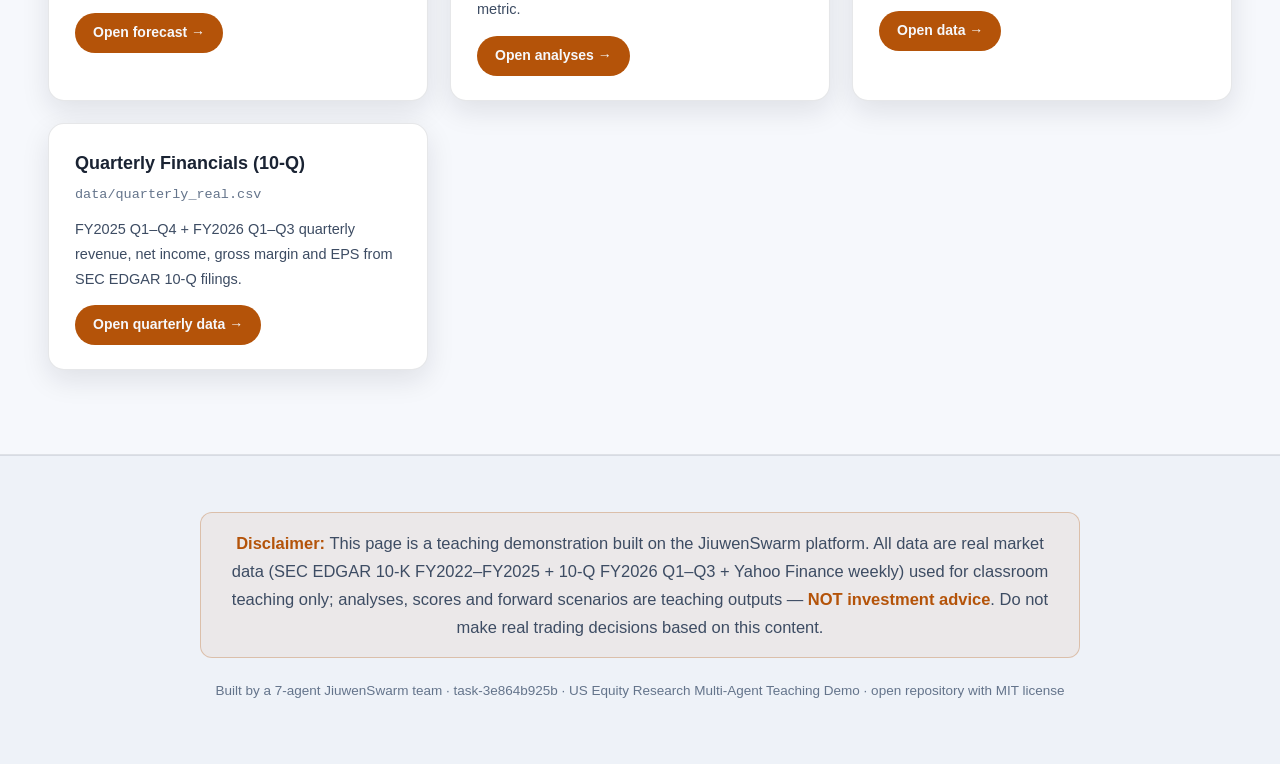
==== commit c4358f19: "feat: switch to light theme and highlight Apple case in title" ====
--- a/website/index.html
+++ b/website/index.html
@@ -3,8 +3,8 @@
 <head>
 <meta charset="UTF-8">
 <meta name="viewport" content="width=device-width, initial-scale=1.0">
-<title>US Equity Research Multi-Agent Teaching Demo | JiuwenSwarm</title>
-<meta name="description" content="How a 7-agent JiuwenSwarm team produced an AAPL equity research report: team composition, task DAG with an independent QA gate, collaboration timeline, platform capabilities, and the actual forecast outputs.">
+<title>Apple (AAPL) Equity Research · Multi-Agent Teaching Demo | JiuwenSwarm</title>
+<meta name="description" content="How a 7-agent JiuwenSwarm team produced an Apple (AAPL) equity research report from 10-K / 10-Q filings and Yahoo Finance data: team, task DAG, QA gate, timeline, capabilities, and the real forecast outputs.">
 <link rel="stylesheet" href="style.css">
 </head>
 <body>
@@ -18,8 +18,8 @@
       <span class="badge">JiuwenSwarm Multi-Agent Demo</span>
       <span class="badge">IEDA4000H &middot; Risk Management case</span>
     </div>
-    <h1>US Equity Research<br>Multi-Agent Teaching Demo</h1>
-    <p class="sub">Seven specialized agents, one pipeline: <b>data &rarr; three parallel analyses &rarr; independent QA gate &rarr; combined forecast &rarr; final report</b>. Built and run entirely on the JiuwenSwarm platform.</p>
+    <h1>Apple (AAPL) Equity Research<br>Multi-Agent Teaching Demo</h1>
+    <p class="sub">Seven specialized agents, one pipeline: <b>data &rarr; three parallel analyses &rarr; independent QA gate &rarr; combined forecast &rarr; final report</b>, based on <b>Apple (AAPL) 10-K / 10-Q filings</b> and Yahoo Finance weekly data. Built and run entirely on the JiuwenSwarm platform.</p>
     <p class="headline">&ldquo;Great company, rich price&rdquo; &mdash; Target USD 215&ndash;365 &middot; Mid-point &asymp; USD 310 (&minus;5.5% vs. close 328.21)</p>
     <div class="kpis">
       <div class="kpi"><div class="n">1+7</div><div class="l">Leader + agents</div></div>
--- a/website/style.css
+++ b/website/style.css
@@ -4,11 +4,11 @@
    Pure static; no external fonts, no CDN. Offline-ready.
    ============================================================ */
 :root{
-  --bg:#0b1220;--bg2:#0f1a2f;--card:#131e36;--card2:#182542;
-  --line:rgba(255,255,255,.12);--line2:rgba(255,255,255,.22);
-  --txt:#eef2ff;--txt2:#c2cbe0;--muted:#8b97b8;
-  --gold:#f2c14e;--blue:#4da3ff;--green:#3ddc84;--red:#ff6b6b;
-  --purple:#a78bfa;--cyan:#2dd4bf;--radius:16px;--shadow:0 12px 34px rgba(0,0,0,.4);
+  --bg:#f6f8fc;--bg2:#eef2f8;--card:#ffffff;--card2:#f3f6fb;
+  --line:rgba(15,23,42,.10);--line2:rgba(15,23,42,.18);
+  --txt:#1a2333;--txt2:#3d4c63;--muted:#64748b;
+  --gold:#b45309;--blue:#1d4ed8;--green:#047857;--red:#b91c1c;
+  --purple:#6d28d9;--cyan:#0e7490;--radius:16px;--shadow:0 10px 28px rgba(15,23,42,.10);
   --font:-apple-system,BlinkMacSystemFont,"Segoe UI",Roboto,"Helvetica Neue",Arial,sans-serif;
   --mono:ui-monospace,SFMono-Regular,Menlo,Consolas,monospace;
 }
@@ -18,13 +18,13 @@
 .wrap{max-width:1240px;margin:0 auto;padding:0 28px}
 a{color:var(--blue);text-decoration:none}
 a:hover{text-decoration:underline}
-code{font-family:var(--mono);font-size:.86em;color:var(--cyan);background:rgba(45,212,191,.1);padding:2px 8px;border-radius:6px}
+code{font-family:var(--mono);font-size:.86em;color:#0e7490;background:rgba(14,116,144,.08);padding:2px 8px;border-radius:6px}
 ::selection{background:rgba(77,163,255,.35)}
 /* ---------- Hero ---------- */
-.hero{background:radial-gradient(900px 420px at 80% -20%,rgba(77,163,255,.20),transparent 60%),radial-gradient(700px 380px at 10% -10%,rgba(167,139,250,.16),transparent 55%),var(--bg2);border-bottom:1px solid var(--line);padding:88px 0 64px;text-align:center}
+.hero{background:radial-gradient(900px 420px at 80% -20%,rgba(29,78,216,.10),transparent 60%),radial-gradient(700px 380px at 10% -10%,rgba(109,40,217,.08),transparent 55%),var(--bg2);border-bottom:1px solid var(--line);padding:88px 0 64px;text-align:center}
 .hero .badges{display:flex;gap:12px;justify-content:center;flex-wrap:wrap;margin-bottom:26px}
-.badge{font-size:14px;font-weight:600;padding:7px 16px;border-radius:999px;border:1px solid var(--line2);background:rgba(255,255,255,.05);color:var(--txt2)}
-.badge.ticker{color:var(--gold);border-color:rgba(242,193,78,.5)}
+.badge{font-size:14px;font-weight:600;padding:7px 16px;border-radius:999px;border:1px solid var(--line2);background:rgba(255,255,255,.75);color:var(--txt2)}
+.badge.ticker{color:var(--gold);border-color:rgba(180,83,9,.45)}
 .hero h1{font-size:clamp(34px,5.4vw,62px);font-weight:800;letter-spacing:-.02em;line-height:1.12}
 .hero .sub{margin:20px auto 0;max-width:880px;color:var(--txt2);font-size:20px}
 .hero .sub b{color:var(--txt)}
@@ -33,17 +33,17 @@
 .kpi{background:var(--card);border:1px solid var(--line);border-radius:var(--radius);padding:20px 32px;min-width:180px;box-shadow:var(--shadow)}
 .kpi .n{font-size:34px;font-weight:800;color:var(--blue)}
 .kpi .l{font-size:13px;color:var(--muted);text-transform:uppercase;letter-spacing:.08em;margin-top:4px}
-.note-banner{margin:42px auto 0;max-width:880px;background:rgba(242,193,78,.08);border:1px solid rgba(242,193,78,.35);border-radius:12px;padding:14px 20px;font-size:16px;color:#ffe9b8}
+.note-banner{margin:42px auto 0;max-width:880px;background:rgba(180,83,9,.07);border:1px solid rgba(180,83,9,.35);border-radius:12px;padding:14px 20px;font-size:16px;color:#7c2d12}
 /* ---------- Sticky nav ---------- */
-nav{position:sticky;top:0;z-index:100;background:rgba(11,18,32,.92);backdrop-filter:blur(10px);-webkit-backdrop-filter:blur(10px);border-bottom:1px solid var(--line)}
+nav{position:sticky;top:0;z-index:100;background:rgba(246,248,252,.92);backdrop-filter:blur(10px);-webkit-backdrop-filter:blur(10px);border-bottom:1px solid var(--line)}
 nav .wrap{display:flex;align-items:center;gap:2px;overflow-x:auto;padding-top:10px;padding-bottom:10px}
 nav .brand{font-weight:800;font-size:15px;color:var(--gold);margin-right:auto;white-space:nowrap;letter-spacing:.02em}
 nav a{color:var(--txt2);font-size:14.5px;font-weight:600;padding:7px 12px;border-radius:8px;white-space:nowrap}
-nav a:hover{color:#fff;background:rgba(255,255,255,.08);text-decoration:none}
+nav a:hover{color:var(--txt);background:rgba(15,23,42,.07);text-decoration:none}
 nav a.active{color:var(--gold);background:rgba(242,193,78,.14)}
 /* ---------- Sections ---------- */
 section{padding:76px 0 84px;border-bottom:1px solid var(--line)}
-.part-tag{display:inline-block;font-size:14px;font-weight:800;letter-spacing:.16em;padding:6px 16px;border-radius:999px;border:1px solid var(--line2);background:rgba(255,255,255,.04);text-transform:uppercase;margin-bottom:20px}
+.part-tag{display:inline-block;font-size:14px;font-weight:800;letter-spacing:.16em;padding:6px 16px;border-radius:999px;border:1px solid var(--line2);background:rgba(255,255,255,.8);text-transform:uppercase;margin-bottom:20px}
 #part1 .part-tag{color:var(--cyan)}
 #part2 .part-tag{color:var(--gold)}
 .sec-head{margin-bottom:36px}
@@ -76,8 +76,8 @@
 .dag-node.stage3{border-color:var(--gold);background:rgba(242,193,78,.10)}
 .dag-node.qa{border-color:var(--red);background:rgba(255,107,107,.14)}
 .dag-node.qa .t{color:var(--red)}
-.dag-node.qa .d{color:#ffd9d9}
-.dag-qa-note{margin-top:10px;font-size:13px;color:#ffb3b3;text-align:center;font-weight:700}
+.dag-node.qa .d{color:#7f1d1d}
+.dag-qa-note{margin-top:10px;font-size:13px;color:#b91c1c;text-align:center;font-weight:700}
 .dag-parallel{display:flex;flex-direction:column;gap:10px;flex:1}
 .dag-parallel .dag-node{min-width:180px}
 .dag-arrow{display:flex;flex-direction:column;align-items:center;justify-content:center;color:var(--muted);font-size:12px;gap:4px;flex-shrink:0}
@@ -99,7 +99,7 @@
 .tl-item p b{color:var(--txt)}
 .tl-item.incident{border-color:rgba(255,107,107,.5);background:linear-gradient(180deg,rgba(255,107,107,.10),var(--card))}
 .tl-item.incident::before{background:var(--red)}
-.tl-lesson{margin-top:14px;border-left:4px solid var(--red);background:rgba(255,107,107,.08);padding:12px 16px;border-radius:0 10px 10px 0;font-size:15px;color:#ffd9d9}
+.tl-lesson{margin-top:14px;border-left:4px solid var(--red);background:rgba(185,28,28,.06);padding:12px 16px;border-radius:0 10px 10px 0;font-size:15px;color:#7f1d1d}
 .tl-lesson b{color:var(--red)}
 /* ---------- Tables ---------- */
 .tbl-wrap{overflow-x:auto;background:var(--card);border:1px solid var(--line);border-radius:var(--radius);box-shadow:var(--shadow)}
@@ -180,7 +180,7 @@
 .del a.btn:hover{filter:brightness(1.1);text-decoration:none}
 /* ---------- Footer ---------- */
 footer{background:var(--bg2);border-top:1px solid var(--line);padding:56px 0 64px;text-align:center}
-footer .disc{max-width:880px;margin:0 auto 22px;font-size:16.5px;color:var(--txt2);background:rgba(242,193,78,.06);border:1px solid rgba(242,193,78,.25);border-radius:12px;padding:16px 22px}
+footer .disc{max-width:880px;margin:0 auto 22px;font-size:16.5px;color:var(--txt2);background:rgba(180,83,9,.06);border:1px solid rgba(180,83,9,.28);border-radius:12px;padding:16px 22px}
 footer .disc b{color:var(--gold)}
 footer .meta{font-size:13.5px;color:var(--muted)}
 /* ---------- Responsive ---------- */
@@ -227,7 +227,7 @@
 .bar i.gold{background:var(--gold)}
 /* ---------- Source tags (data provenance labels) ---------- */
 .src-tag{font-size:13.5px;color:var(--muted);margin:2px 0 10px;letter-spacing:.02em}
-.src-tag code{font-family:var(--mono);font-size:12.5px;color:var(--txt2);background:rgba(255,255,255,.06);padding:1px 7px;border-radius:5px;border:1px solid var(--line)}
+.src-tag code{font-family:var(--mono);font-size:12.5px;color:var(--txt2);background:rgba(15,23,42,.05);padding:1px 7px;border-radius:5px;border:1px solid var(--line)}
 .src-tag .sec{color:var(--muted)}
 .sum .src-tag{margin:2px 0 0;font-size:12.5px}
 .sum .src-tag code{font-size:11.5px}
